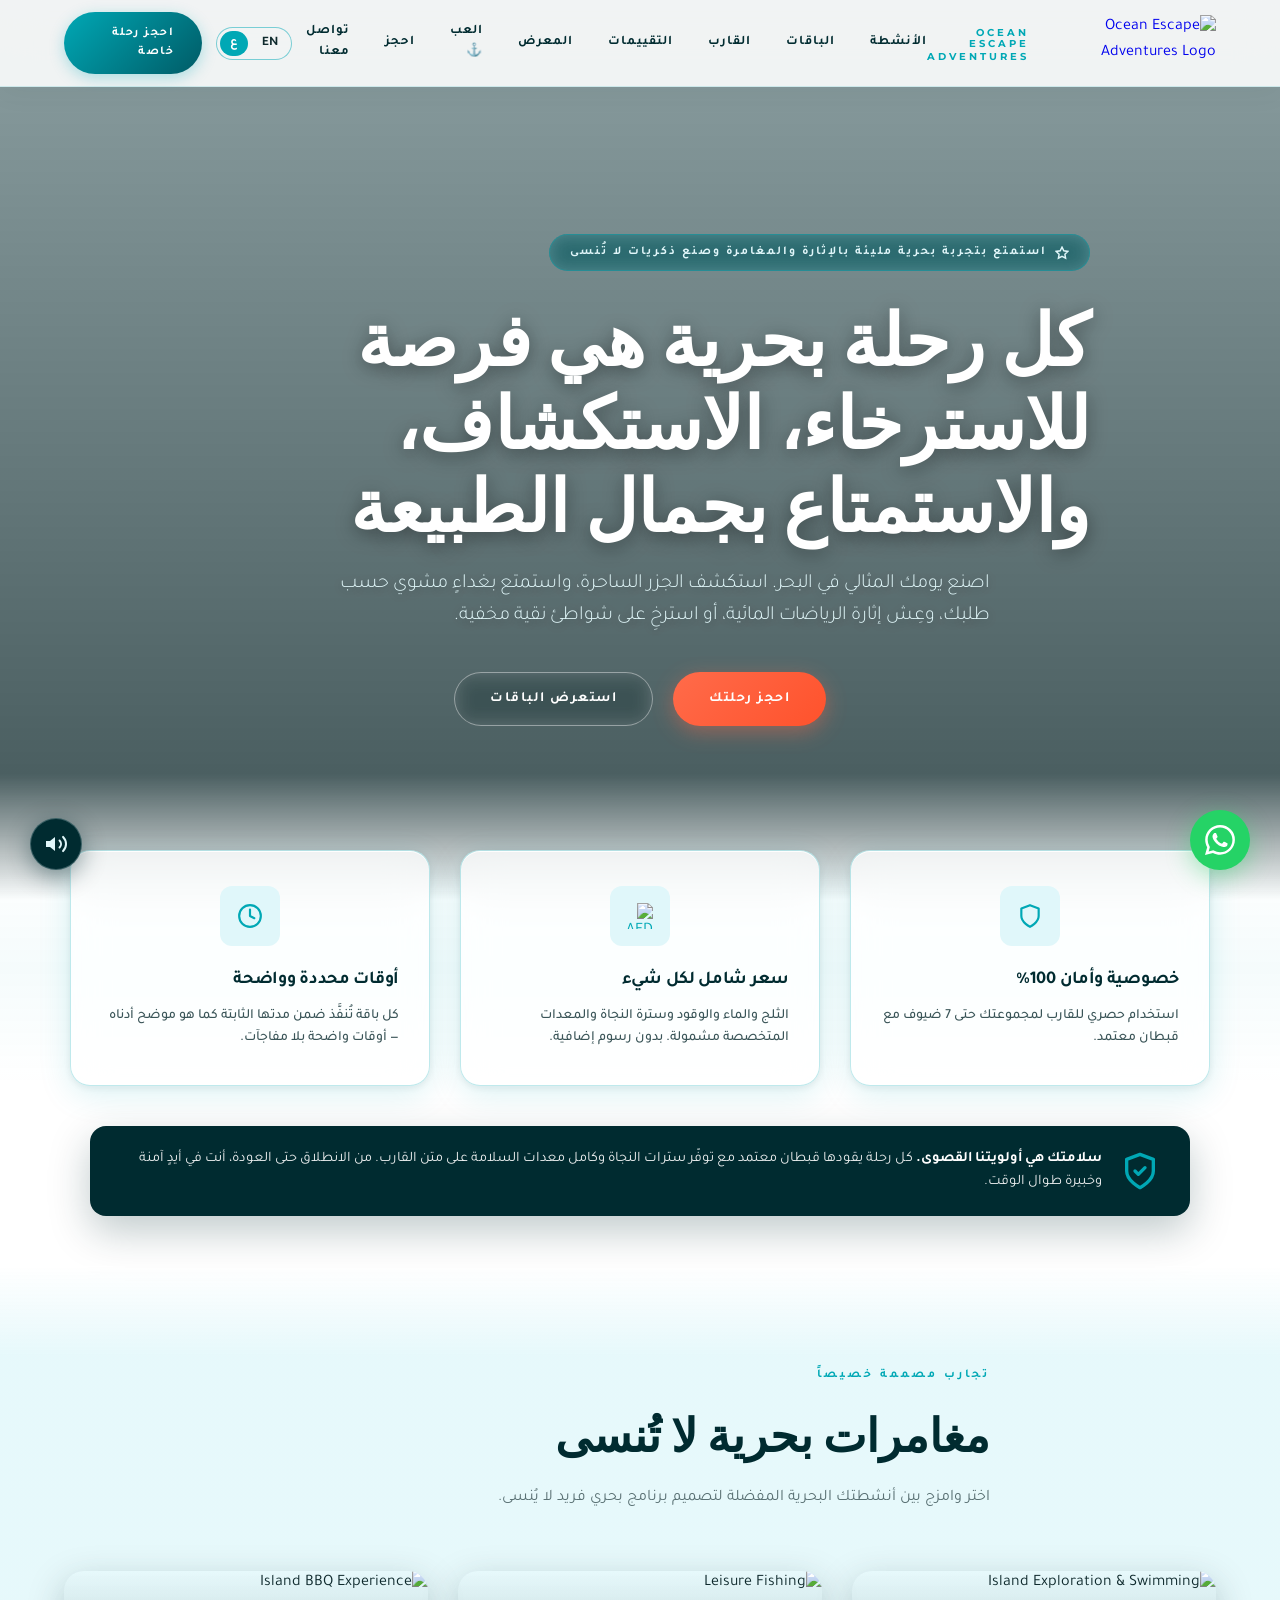
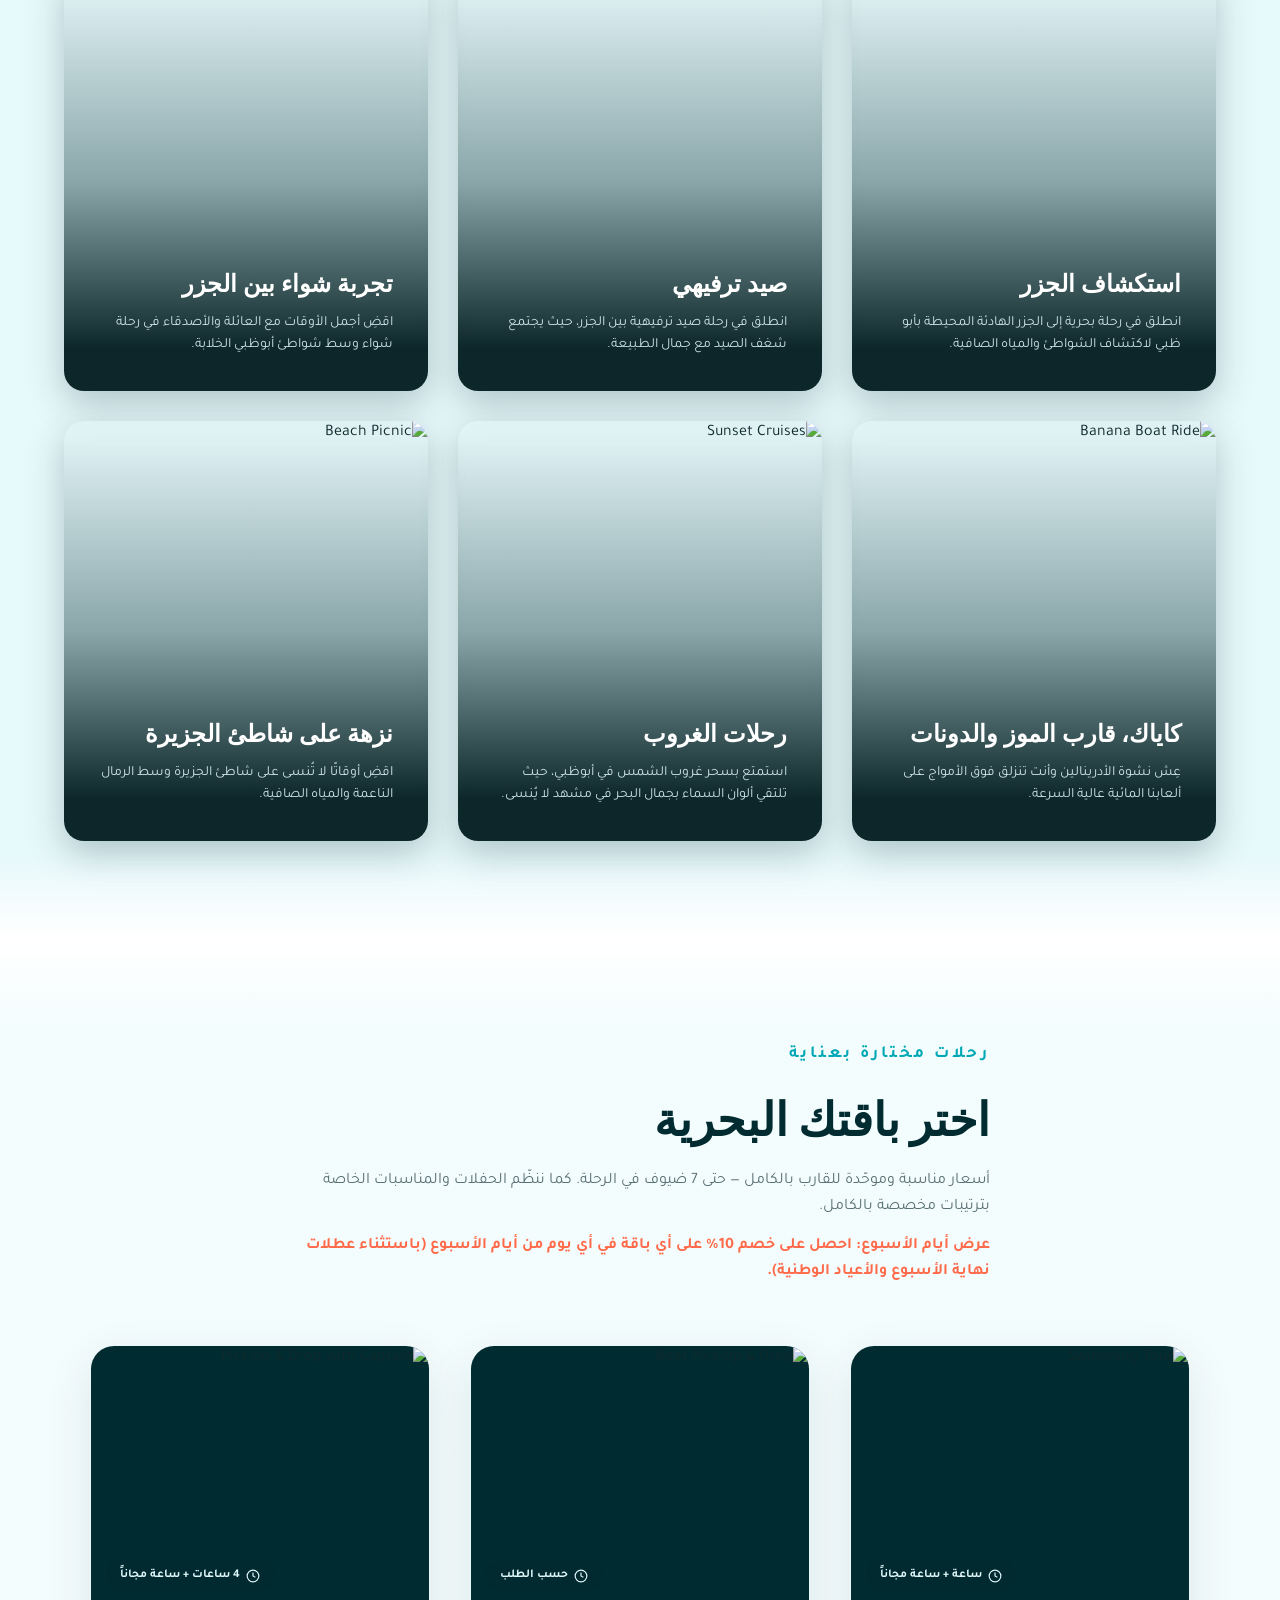
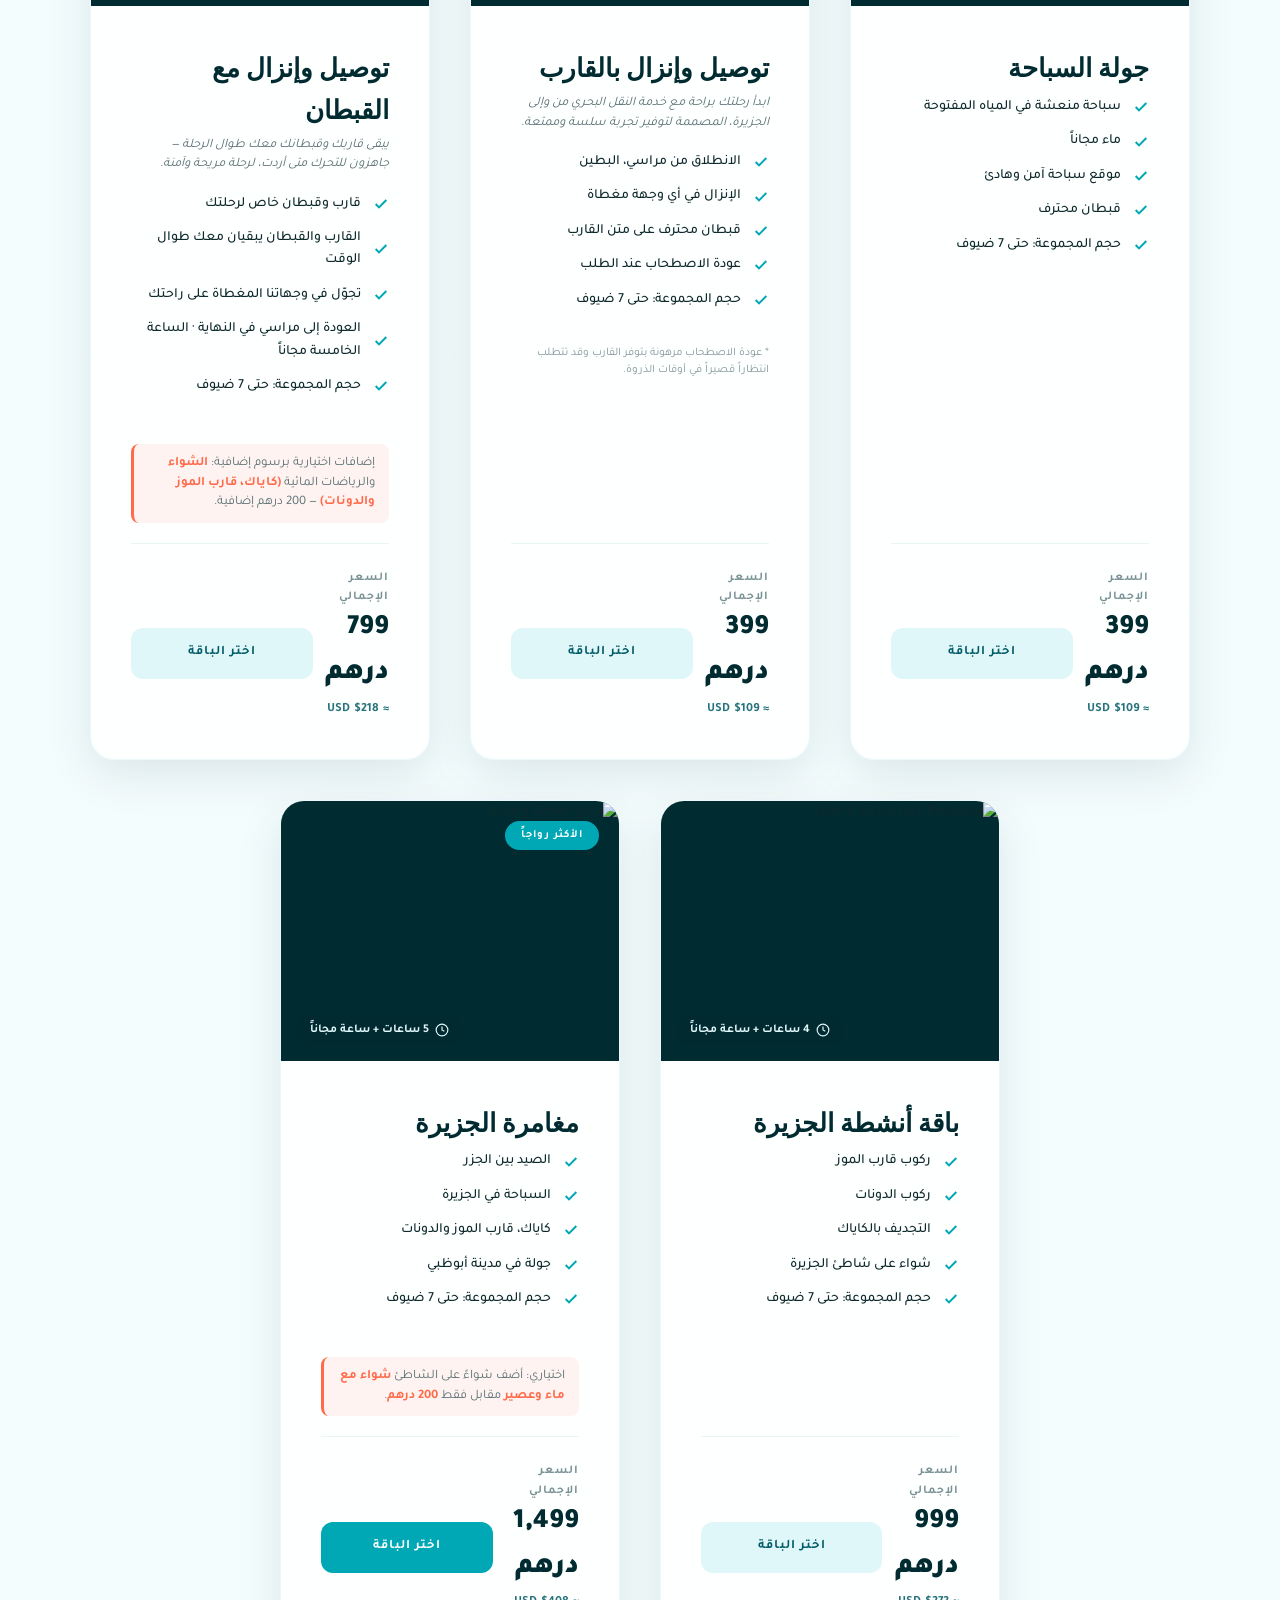
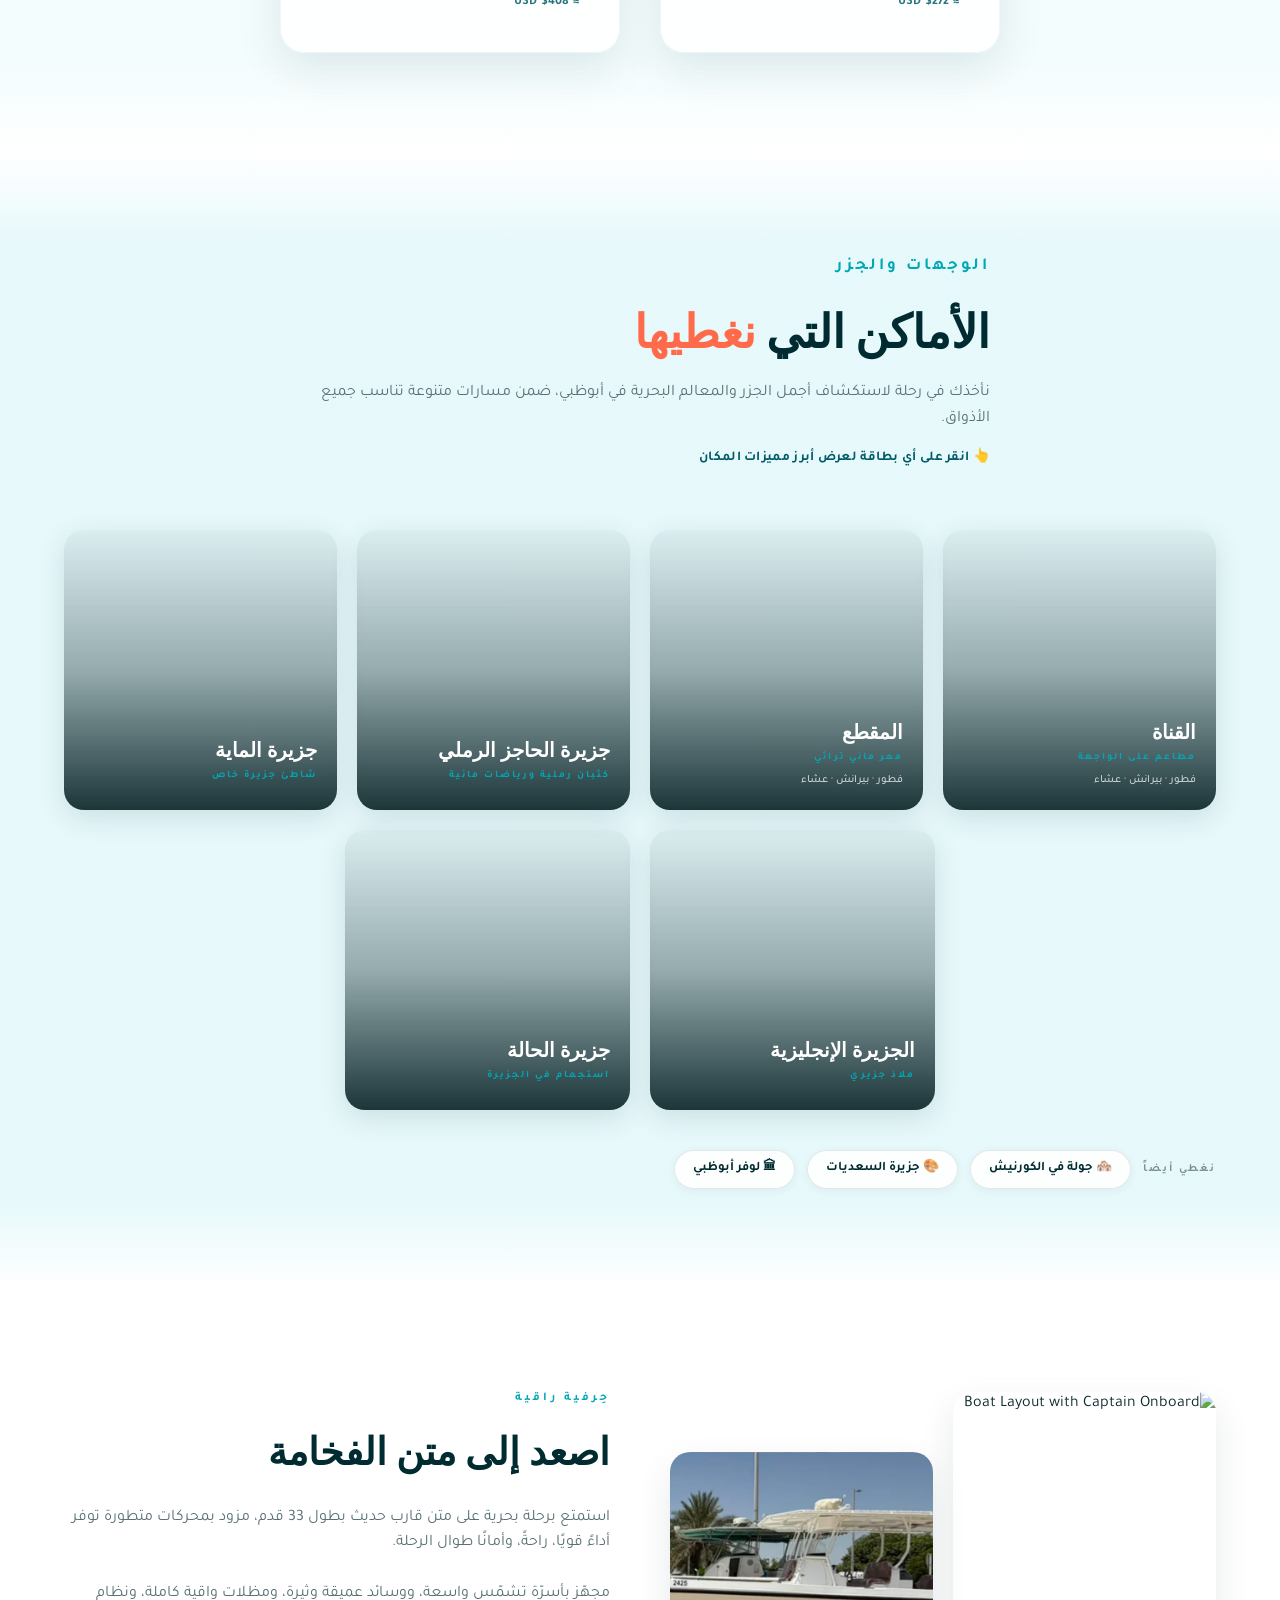
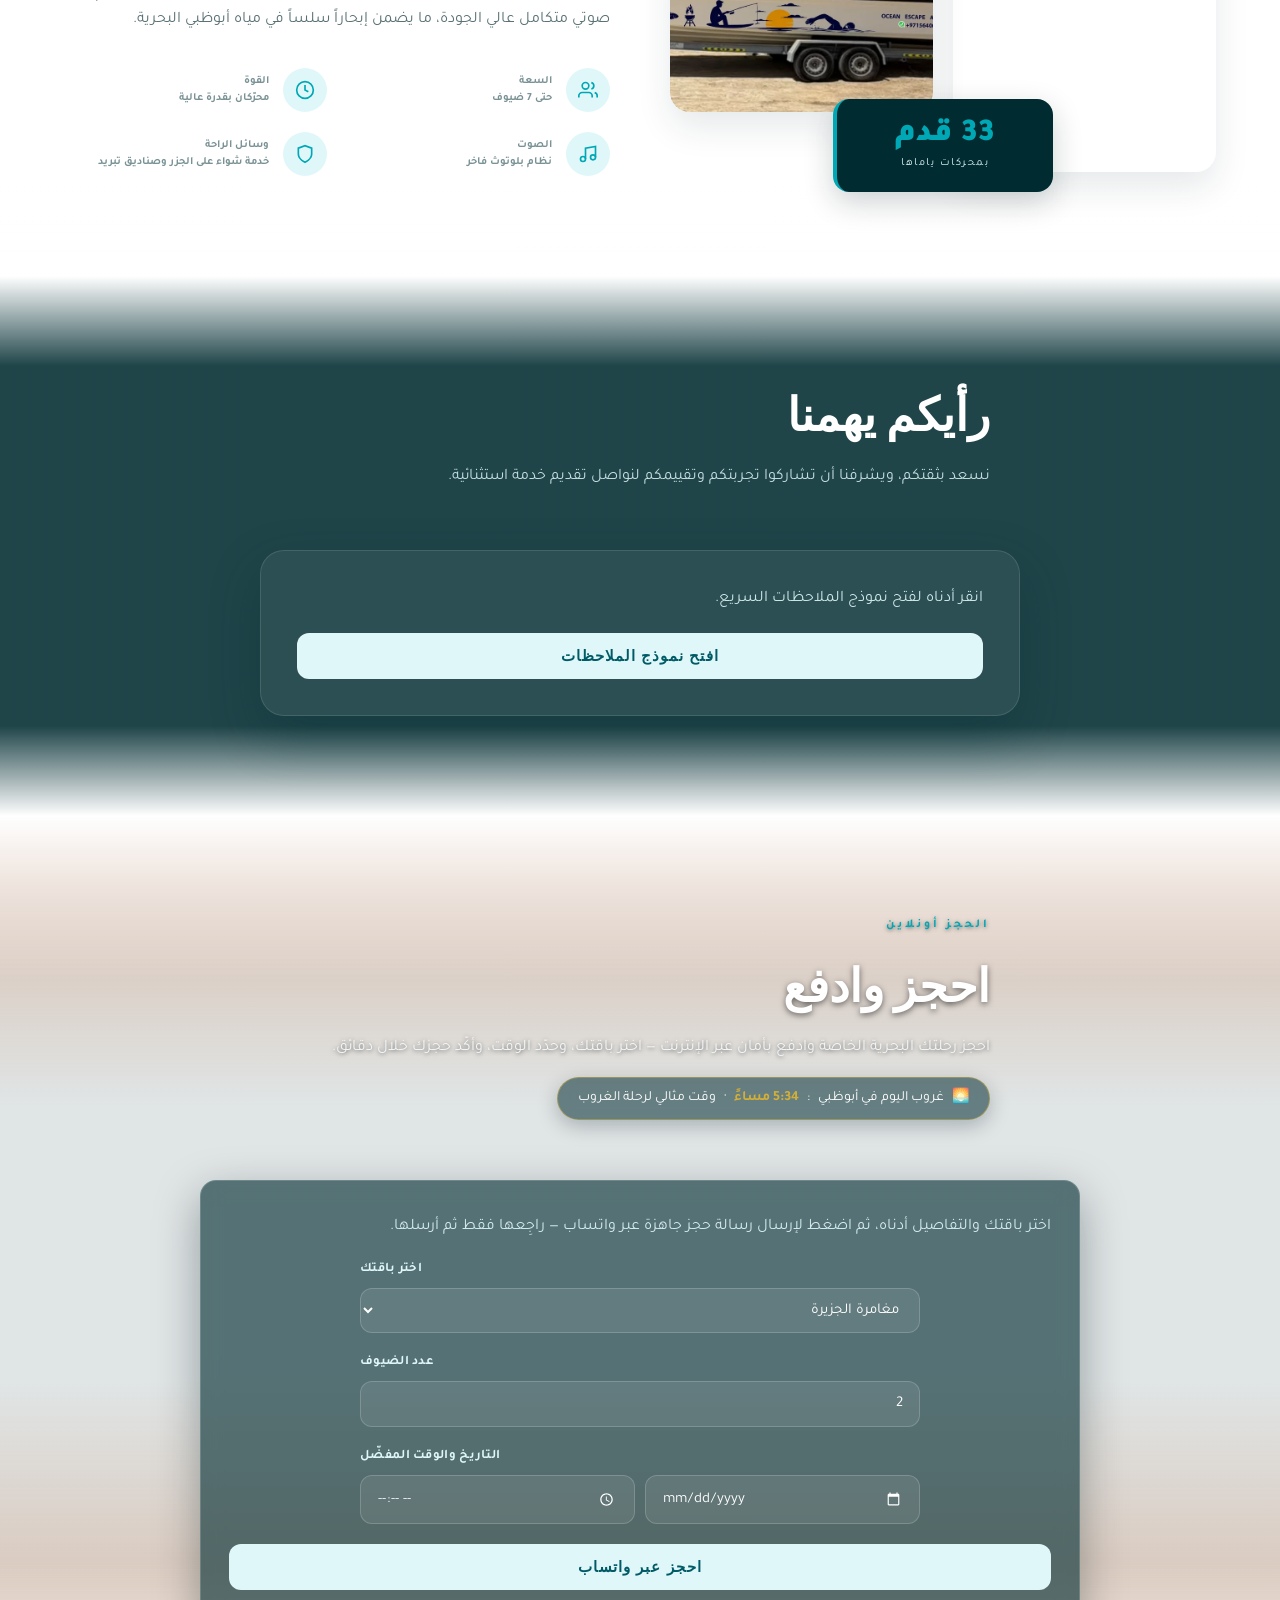
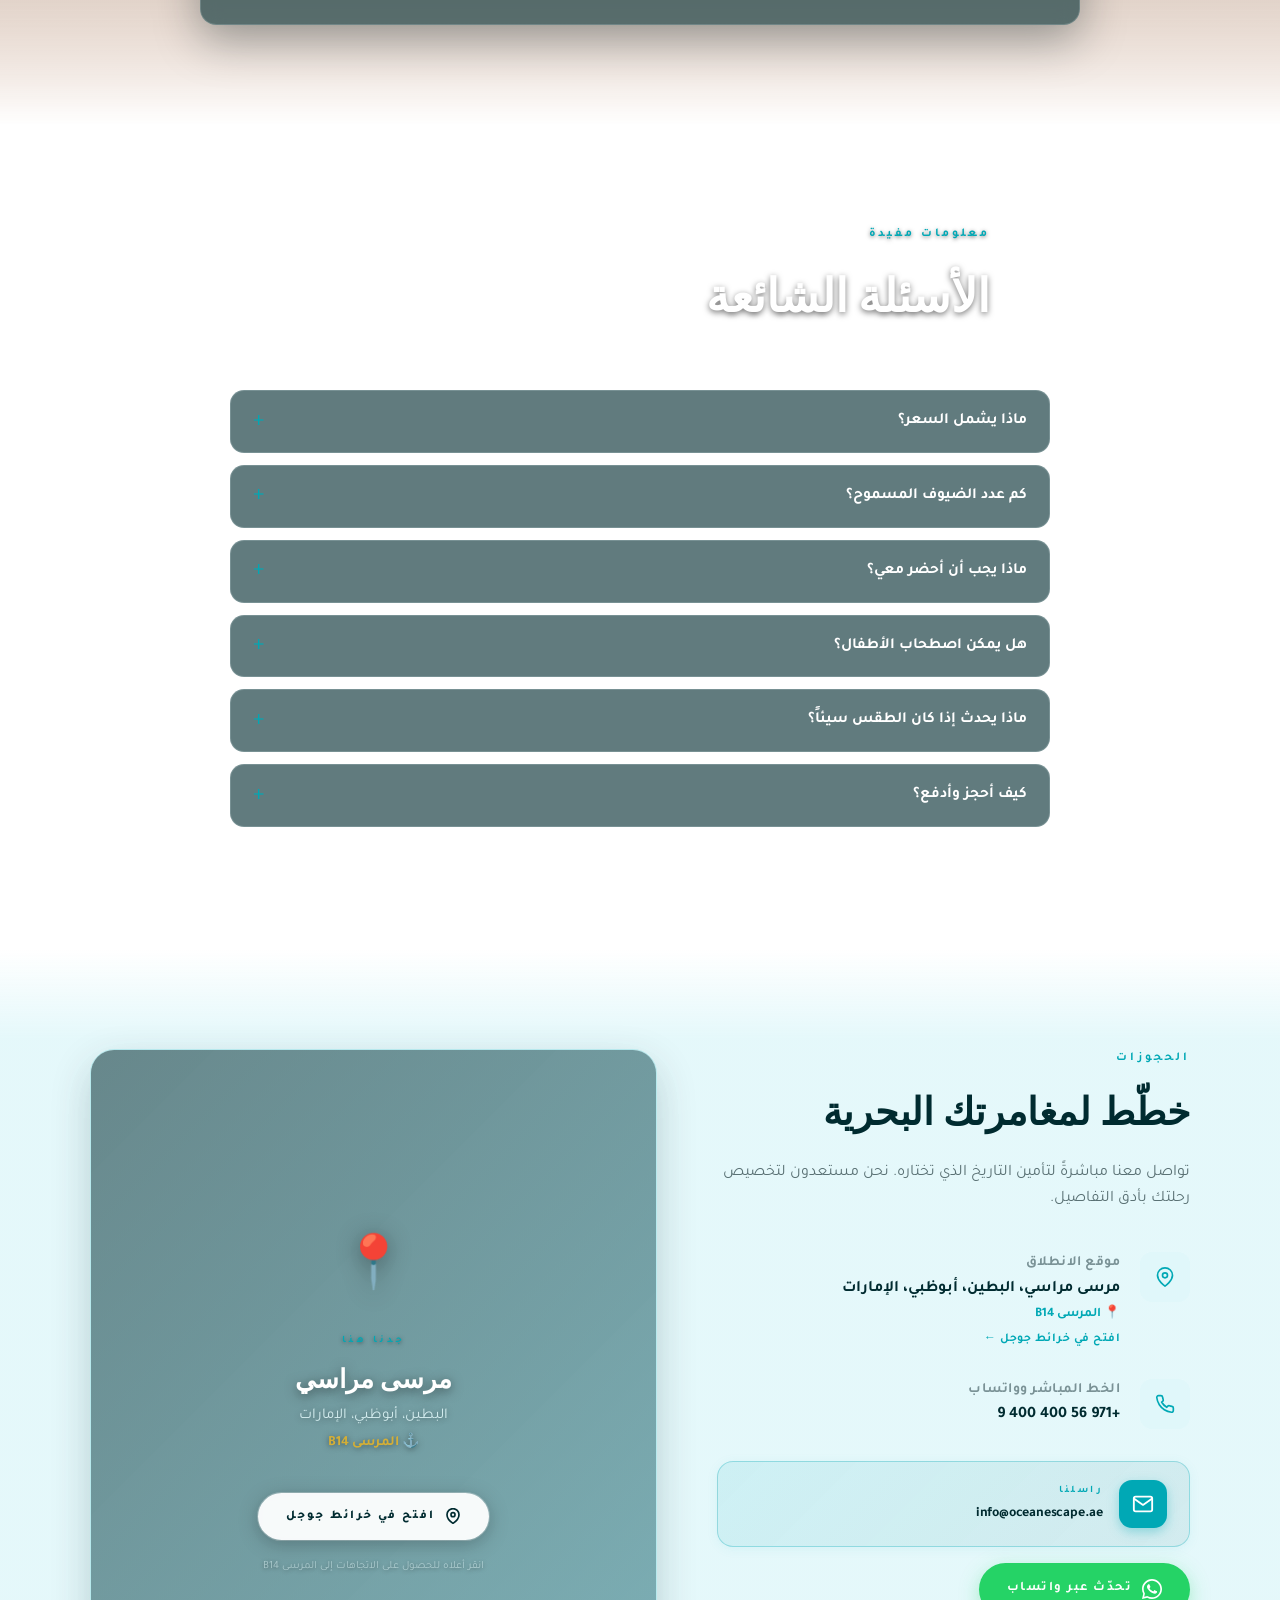
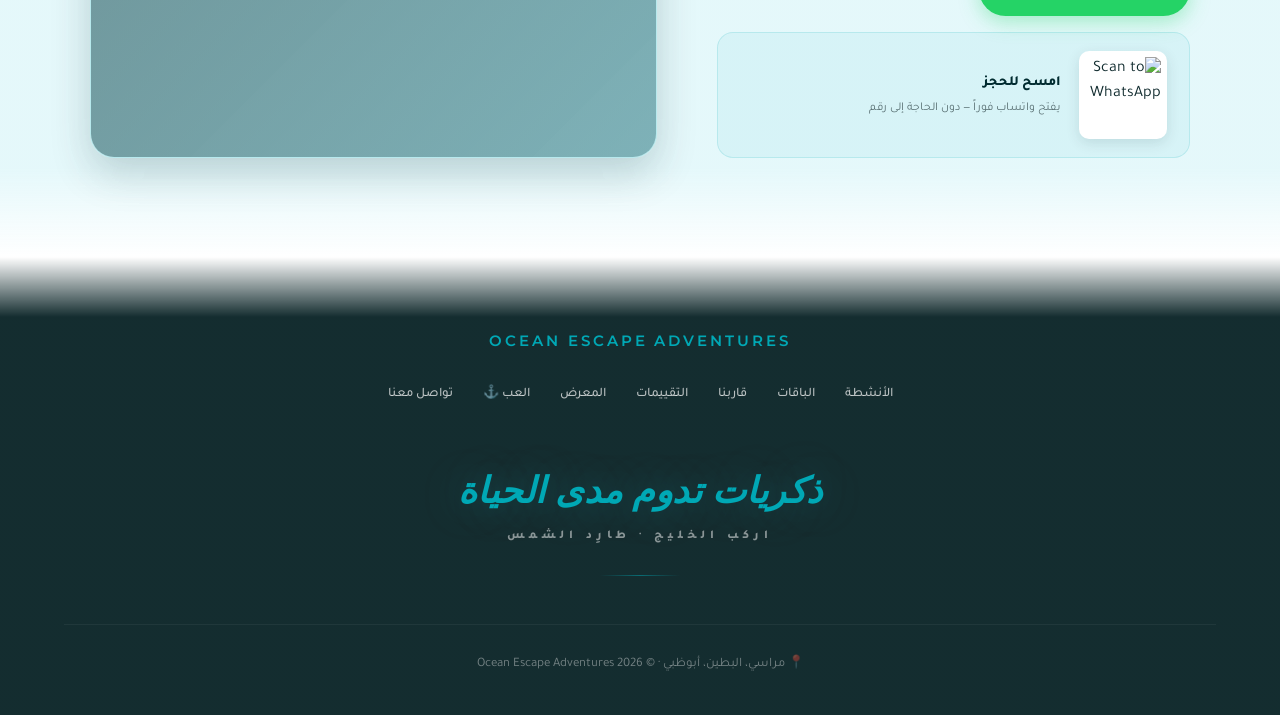
==== index.html @ 63c6c5af "Add files via upload" ====
<!DOCTYPE html>

<html dir="rtl" lang="ar">
<head>
<meta charset="utf-8"/>
<meta content="width=device-width, initial-scale=1.0" name="viewport"/>
<title>Ocean Escape Adventures — Premium Abu Dhabi Boat Tours</title>
<link href="favicon.ico" rel="icon" sizes="48x48"/>
<link href="assets/favicon-32.png" rel="icon" sizes="32x32" type="image/png"/>
<link href="assets/favicon-16.png" rel="icon" sizes="16x16" type="image/png"/>
<link href="assets/favicon-192.png" rel="icon" sizes="192x192" type="image/png"/>
<link href="assets/apple-touch-icon.png" rel="apple-touch-icon"/>
<meta content="Abu Dhabi's premier private boat tours. Island adventures, fishing, BBQ, banana boat &amp; more. Departing Marasy, Al Bateen. Max 7 guests." name="description"/>
<link href="https://fonts.googleapis.com" rel="preconnect"/>
<link href="https://fonts.googleapis.com/css2?family=Playfair+Display:ital,wght@0,600;0,800;1,400&amp;family=Montserrat:wght@300;400;500;600;700;900&amp;display=swap" rel="stylesheet"/>
<style>
*, *::before, *::after { box-sizing: border-box; margin: 0; padding: 0; }

:root {
  --deep-ocean: #002B30;
  --sea-teal: #005B66;
  --turquoise: #00A8B5;
  --crystal-cyan: #E0F7FA;
  --coral-accent: #FF6B4A;
  --gold-premium: #D4AF37;
  --pure-white: #FFFFFF;
  --text-dark: #0F2A2D;
  --glass-bg: rgba(255, 255, 255, 0.88);
  --glass-dark: rgba(0, 43, 48, 0.8);
}

html { scroll-behavior: smooth; }
body {
  font-family: "Montserrat", sans-serif;
  color: var(--text-dark);
  overflow-x: hidden;
  line-height: 1.6;
  background-image: url('assets/bg-ocean.webp');
  background-attachment: fixed;
  background-size: cover;
  background-position: center top;
  background-repeat: no-repeat;
}

/* ═══════════════ NAVIGATION ═══════════════ */
nav {
  position: fixed; top: 0; left: 0; right: 0; z-index: 1000;
  display: flex; align-items: center; justify-content: space-between;
  padding: 12px 5%;
  background: var(--glass-bg);
  backdrop-filter: blur(20px);
  -webkit-backdrop-filter: blur(20px);
  border-bottom: 1px solid rgba(0, 168, 181, 0.15);
  box-shadow: 0 4px 30px rgba(0, 43, 48, 0.05);
  transition: all 0.3s ease;
}
.nav-logo { display: flex; align-items: center; gap: 14px; text-decoration: none; }
.nav-logo img { height: 56px; width: auto; object-fit: contain; transition: transform 0.3s ease; }
.nav-logo:hover img { transform: scale(1.04); }
.nav-brand { font-family: "Playfair Display", serif; font-size: 20px; font-weight: 800; color: var(--deep-ocean); line-height: 1.1; }
.nav-brand span { display: block; font-family: "Montserrat", sans-serif; font-size: 10px; font-weight: 700; letter-spacing: 3px; text-transform: uppercase; color: var(--turquoise); margin-top: 2px; }
.nav-links { display: flex; gap: 35px; align-items: center; }
.nav-links a { color: var(--deep-ocean); text-decoration: none; font-size: 13px; font-weight: 600; letter-spacing: 1px; text-transform: uppercase; transition: color 0.2s; position: relative; }
.nav-links a::after { content: ''; position: absolute; width: 0; height: 2px; bottom: -4px; left: 0; background-color: var(--turquoise); transition: width 0.3s; }
.nav-links a:hover { color: var(--turquoise); }
.nav-links a:hover::after { width: 100%; }
.nav-cta {
  background: linear-gradient(135deg, var(--turquoise), var(--sea-teal)); color: var(--pure-white);
  font-size: 12px; font-weight: 700; letter-spacing: 1.5px; text-transform: uppercase;
  padding: 12px 28px; border-radius: 50px; text-decoration: none; border: none;
  box-shadow: 0 4px 15px rgba(0, 168, 181, 0.3); transition: all 0.3s ease;
}
.nav-cta:hover { transform: translateY(-2px); box-shadow: 0 6px 20px rgba(0, 168, 181, 0.4); opacity: 0.95; }

/* ═══════════════ HERO SECTION ═══════════════ */
.hero {
  min-height: 100vh; position: relative; display: flex; align-items: center; justify-content: center;
  background: linear-gradient(rgba(0, 43, 48, 0.45), rgba(0, 27, 30, 0.75)), url('assets/bg-hero.webp') no-repeat center center/cover;
  padding: 120px 5% 60px 5%; text-align: center; color: var(--pure-white);
}
.hero-content { max-width: 900px; z-index: 10; }
.hero-badge {
  display: inline-flex; align-items: center; gap: 8px; background: rgba(0, 168, 181, 0.25);
  border: 1px solid rgba(0, 168, 181, 0.4); padding: 8px 20px; border-radius: 50px;
  font-size: 12px; font-weight: 600; letter-spacing: 2px; text-transform: uppercase; margin-bottom: 24px;
  backdrop-filter: blur(10px); color: var(--crystal-cyan);
}
.hero h1 { font-family: "Playfair Display", serif; font-size: clamp(40px, 6vw, 72px); font-weight: 800; line-height: 1.15; margin-bottom: 24px; text-shadow: 0 4px 20px rgba(0,0,0,0.4); }
.hero p { font-size: clamp(16px, 2.5vw, 20px); font-weight: 300; max-width: 700px; margin: 0 auto 40px auto; color: var(--crystal-cyan); text-shadow: 0 2px 10px rgba(0,0,0,0.3); }
.hero-btns { display: flex; gap: 20px; justify-content: center; flex-wrap: wrap; }
.btn-primary {
  background: linear-gradient(135deg, var(--coral-accent), #FF522C); color: var(--pure-white);
  padding: 16px 36px; border-radius: 50px; text-decoration: none; font-size: 14px; font-weight: 700;
  letter-spacing: 1.5px; text-transform: uppercase; box-shadow: 0 6px 20px rgba(255, 107, 74, 0.4); transition: all 0.3s;
}
.btn-primary:hover { transform: translateY(-3px); box-shadow: 0 8px 25px rgba(255, 107, 74, 0.5); }
.btn-secondary {
  background: rgba(255, 255, 255, 0.15); color: var(--pure-white);
  padding: 15px 35px; border-radius: 50px; text-decoration: none; font-size: 14px; font-weight: 700;
  letter-spacing: 1.5px; text-transform: uppercase; border: 1px solid rgba(255,255,255,0.4);
  backdrop-filter: blur(10px); transition: all 0.3s;
}
.btn-secondary:hover { background: var(--pure-white); color: var(--deep-ocean); transform: translateY(-3px); }

/* ═══════════════ VALUE PROPS ═══════════════ */
.props-container {
  display: flex; flex-wrap: wrap; justify-content: center;
  gap: 30px; padding: 0 5%; margin-top: -50px; position: relative; z-index: 20;
}
.prop-card {
  flex: 1 1 240px; max-width: 360px;
  background: rgba(255,255,255,0.75); backdrop-filter:blur(20px) saturate(180%); -webkit-backdrop-filter:blur(20px) saturate(180%); padding: 35px 30px; border-radius: 20px;
  box-shadow: 0 8px 32px rgba(0,168,181,0.15), 0 2px 8px rgba(0,43,48,0.08), inset 0 1px 0 rgba(255,255,255,0.9); border: 1px solid rgba(0,168,181,0.25);
  text-align: center; transition: all 0.3s ease;
}
.prop-card:hover { transform: translateY(-8px); box-shadow: 0 15px 50px rgba(0, 168, 181, 0.15); }
.prop-icon {
  width: 60px; height: 60px; background: var(--crystal-cyan); color: var(--turquoise);
  border-radius: 12px; display: flex; align-items: center; justify-content: center; margin: 0 auto 20px auto;
}
.prop-card h3 { font-size: 18px; color: var(--deep-ocean); margin-bottom: 10px; font-weight: 700; }
.prop-card p { font-size: 14px; color: #5A7174; font-weight: 400; }

/* ═══════════════ SECTION STRUCT ═══════════════ */
section { padding: 100px 5%; }
.section-header { text-align: center; max-width: 700px; margin: 0 auto 60px auto; }
.section-tag { font-size: 12px; font-weight: 700; letter-spacing: 3px; color: var(--turquoise); text-transform: uppercase; margin-bottom: 12px; display: block; }
.section-title { font-family: "Playfair Display", serif; font-size: clamp(32px, 4vw, 46px); color: var(--deep-ocean); font-weight: 800; }
.section-subtitle { font-size: 16px; color: #5A7174; margin-top: 15px; font-weight: 400; }

/* ═══════════════ ACTIVITIES GRID ═══════════════ */
.activities-grid { display: flex; flex-wrap: wrap; justify-content: center; gap: 30px; }
.activity-card {
  flex: 1 1 320px; max-width: 400px;
  position: relative; border-radius: 20px; overflow: hidden; height: 420px;
  box-shadow: 0 10px 30px rgba(0,0,0,0.15); display: flex; align-items: flex-end;
  transition: all 0.4s cubic-bezier(0.16, 1, 0.3, 1);
}
.activity-card:hover { transform: scale(1.02) translateY(-4px); box-shadow: 0 20px 40px rgba(0,43,48,0.3); }
.activity-img { position: absolute; top:0; left:0; width:100%; height:100%; object-fit:cover; z-index:1; transition: transform 0.6s ease; }
.activity-card:hover .activity-img { transform: scale(1.08); }
.activity-overlay {
  position: absolute; top:0; left:0; width:100%; height:100%;
  background: linear-gradient(to top, rgba(0,27,30,0.95) 10%, rgba(0,43,48,0.4) 50%, transparent 100%);
  z-index: 2;
}
.activity-content { position: relative; z-index: 3; padding: 35px; color: var(--pure-white); }
.activity-content h3 { font-family: "Playfair Display", serif; font-size: 24px; font-weight: 700; margin-bottom: 10px; color: var(--pure-white); }
.activity-content p { font-size: 14px; opacity: 0.9; color: var(--crystal-cyan); }

/* ═══════════════ PACKAGES ═══════════════ */
#packages { background: rgba(240,252,253,0.78); backdrop-filter:blur(10px); -webkit-backdrop-filter:blur(10px); }
.packages-grid { display: flex; flex-wrap: wrap; justify-content: center; gap: 40px; max-width: 1200px; margin: 0 auto; }
.pkg-distinction { font-size:13px; font-style:italic; color:#5A7174; margin:-2px 0 18px 0; line-height:1.5; }
.pkg-footnote { font-size:11.5px; color:#84999C; margin:-12px 0 20px 0; line-height:1.45; }
.pkg-addon { font-size: 13px; color: #5A7174; background: rgba(255,107,74,0.08); border-left: 3px solid var(--coral-accent); padding: 10px 14px; border-radius: 8px; margin-bottom: 20px; line-height: 1.5; }
.pkg-addon strong { color: var(--coral-accent); }
.safety-bar { background: var(--deep-ocean); color: #fff; max-width: 1100px; margin: 40px auto 50px auto; border-radius: 16px; padding: 22px 30px; display:flex; align-items:center; gap:18px; box-shadow: 0 15px 40px rgba(0,43,48,0.25); }
.safety-bar svg { color: var(--turquoise); flex-shrink:0; }
.safety-bar p { margin:0; font-size:14.5px; line-height:1.6; color: rgba(255,255,255,0.92); }
.safety-bar strong { color:#fff; }
@media(max-width:600px){ .safety-bar{ flex-direction:column; text-align:center; padding:24px 20px; margin-bottom:35px;} }
.package-card {
  flex: 0 1 340px; max-width: 360px;
  background: rgba(255,255,255,0.92); border-radius: 24px; overflow: hidden;
  box-shadow: 0 15px 45px rgba(0,43,48,0.10); border: 1px solid rgba(0, 168, 181, 0.08);
  display: flex; flex-direction: column; transition: all 0.3s; position: relative;
}
.package-card:hover { transform: translateY(-10px); box-shadow: 0 25px 60px rgba(0, 168, 181, 0.18); }
.package-card.featured { }
.featured-badge {
  position: absolute; top: 20px; right: 20px; background: var(--turquoise); color: var(--pure-white);
  padding: 6px 16px; font-size: 11px; font-weight: 700; border-radius: 30px; letter-spacing: 1px; text-transform: uppercase; z-index: 10;
}
.package-image-wrap { position: relative; height: 260px; overflow: hidden; background-color: var(--deep-ocean); }
.package-img { width: 100%; height: 100%; object-fit: cover; }
.package-meta {
  position: absolute; bottom: 15px; left: 15px; background: rgba(0, 43, 48, 0.75);
  backdrop-filter: blur(8px); padding: 6px 14px; border-radius: 30px;
  color: var(--crystal-cyan); font-size: 12px; font-weight: 600; display: flex; align-items: center; gap: 6px; z-index: 5;
}
.package-body { padding: 40px; flex-grow: 1; display: flex; flex-direction: column; }
.package-body h3 { font-family: "Playfair Display", serif; font-size: 26px; color: var(--deep-ocean); margin-bottom: 8px; font-weight: 700; }
.package-desc { font-size: 14px; color: #5A7174; margin-bottom: 25px; }
.package-features { list-style: none; margin-bottom: 35px; }
.package-features li { display: flex; align-items: center; gap: 12px; font-size: 14px; color: var(--text-dark); margin-bottom: 12px; font-weight: 500; }
.package-features svg { color: var(--turquoise); flex-shrink: 0; }
.package-price-wrap { margin-top: auto; border-top: 1px solid #EBF5F6; padding-top: 25px; display: flex; align-items: center; justify-content: space-between; }
.price-lbl { font-size: 12px; text-transform: uppercase; color: #7A9296; letter-spacing: 1px; font-weight: 600; }
.price-val { font-size: 28px; font-weight: 900; color: var(--deep-ocean); }
.package-btn {
  display: block; width: 100%; text-align: center; background: var(--crystal-cyan);
  color: var(--sea-teal); padding: 15px; border-radius: 12px; text-decoration: none;
  font-size: 13px; font-weight: 700; letter-spacing: 1px; text-transform: uppercase; margin-top: 20px; transition: all 0.2s;
}
.package-card:hover .package-btn { background: var(--turquoise); color: var(--pure-white); }
.package-card.featured .package-btn { background: var(--turquoise); color: var(--pure-white); }
.package-card.featured .package-btn:hover { background: var(--sea-teal); }

/* ═══════════════ ABOUT / BOAT INFO ═══════════════ */
.about-container { display: grid; grid-template-columns: repeat(auto-fit, minmax(450px, 1fr)); gap: 60px; align-items: center; max-width: 1200px; margin: 0 auto; }
.about-images { display: grid; grid-template-columns: repeat(2, 1fr); gap: 20px; position: relative; }
.about-img-big { width: 100%; height: 380px; object-fit: cover; border-radius: 20px; box-shadow: 0 15px 35px rgba(0,43,48,0.1); }
.about-img-small { width: 100%; height: 260px; object-fit: cover; border-radius: 20px; margin-top: 60px; box-shadow: 0 15px 35px rgba(0,43,48,0.1); }
.about-badge {
  position: absolute; bottom: -20px; left: 50%; transform: translateX(-50%);
  background: var(--deep-ocean); color: var(--pure-white); padding: 20px 35px; border-radius: 16px;
  box-shadow: 0 10px 30px rgba(0,27,30,0.2); text-align: center; min-width: 220px; border-left: 4px solid var(--turquoise);
}
.about-badge .num { font-size: 32px; font-weight: 900; color: var(--turquoise); display: block; line-height: 1; }
.about-badge .lbl { font-size: 11px; text-transform: uppercase; letter-spacing: 1.5px; color: var(--crystal-cyan); margin-top: 4px; display: block; }
.about-text h2 { font-family: "Playfair Display", serif; font-size: 38px; color: var(--deep-ocean); margin-bottom: 25px; font-weight: 800; }
.about-text p { color: #5A7174; margin-bottom: 25px; font-size: 16px; }
.boat-specs { display: grid; grid-template-columns: repeat(2, 1fr); gap: 20px; margin-top: 35px; }
.spec-item { display: flex; align-items: center; gap: 14px; }
.spec-icon { width: 44px; height: 44px; background: var(--crystal-cyan); color: var(--turquoise); border-radius: 50%; display: flex; align-items: center; justify-content: center; flex-shrink: 0; }
.spec-details span { display: block; font-size: 11px; text-transform: uppercase; color: #7A9296; font-weight: 600; }
.spec-details strong { font-size: 15px; color: var(--deep-ocean); font-weight: 700; }

/* ═══════════════ TESTIMONIALS ═══════════════ */
.testimonials-section { background: var(--deep-ocean); color: var(--pure-white); position: relative; overflow: hidden; }
.testimonials-section .section-title { color: var(--pure-white); }
.testimonials-section .section-subtitle { color: var(--crystal-cyan); opacity: 0.8; }
.testimonials-grid { display: flex; flex-wrap: wrap; justify-content: center; gap: 30px; max-width: 1200px; margin: 0 auto; position: relative; z-index: 10; }
.feedback-section { background: var(--deep-ocean); color: var(--pure-white); position: relative; overflow: hidden; padding-top: 0; }
.feedback-section .section-title { color: var(--pure-white); }
.feedback-section .section-subtitle { color: var(--crystal-cyan); opacity: 0.85; }
.feedback-card { max-width: 760px; margin: 0 auto; background: rgba(255,255,255,0.06); border: 1px solid rgba(255,255,255,0.12); border-radius: 24px; padding: 36px; backdrop-filter: blur(10px); position: relative; z-index: 10; box-shadow: 0 20px 50px rgba(0,43,48,0.3); overflow: hidden; }
.feedback-fallback { text-align: center; padding: 40px 20px; }
.feedback-fallback a { color: var(--turquoise); font-weight: 700; text-decoration: none; }
.fb-field { margin-bottom: 20px; text-align: left; }
.fb-field label { display: block; font-size: 13px; font-weight: 600; color: var(--crystal-cyan); margin-bottom: 7px; letter-spacing: 0.3px; }
.fb-field input, .fb-field textarea, .fb-field select { width: 100%; box-sizing: border-box; background: rgba(255,255,255,0.08); border: 1px solid rgba(255,255,255,0.18); border-radius: 12px; padding: 13px 16px; color: #fff; font-size: 15px; font-family: inherit; transition: border-color 0.2s, background 0.2s; }
.fb-field input::placeholder, .fb-field textarea::placeholder { color: rgba(255,255,255,0.4); }
.fb-field input:focus, .fb-field textarea:focus, .fb-field select:focus { outline: none; border-color: var(--turquoise); background: rgba(255,255,255,0.12); }
.fb-field select option { color: var(--text-dark); background: #fff; }
.fb-field textarea { resize: vertical; min-height: 110px; }
.fb-stars { display: flex; gap: 8px; flex-direction: row-reverse; justify-content: flex-end; }
.fb-stars input { display: none; }
.fb-stars label { font-size: 34px; color: rgba(255,255,255,0.25); cursor: pointer; transition: color 0.15s; margin: 0; }
.fb-stars label:hover, .fb-stars label:hover ~ label, .fb-stars input:checked ~ label { color: var(--gold-accent, #D4AF37); }
.fb-submit { width: 100%; border: 0; cursor: pointer; padding: 15px; font-size: 16px; font-weight: 700; border-radius: 12px; background: var(--turquoise); color: var(--deep-ocean); letter-spacing: 0.5px; transition: background 0.2s, transform 0.1s; }
.fb-submit:hover { background: var(--crystal-cyan); }
.fb-submit:active { transform: scale(0.98); }
.fb-submit:disabled { opacity: 0.6; cursor: default; }
.fb-thankyou { text-align: center; padding: 30px 20px; }
.fb-thankyou h3 { color: #fff; font-size: 24px; margin: 0 0 10px; }
.fb-thankyou p { color: var(--crystal-cyan); margin: 0; }
.fb-required { color: var(--coral-accent); }
/* Wave transition overlay */
.wave-overlay { position: absolute; inset: 0; z-index: 30; pointer-events: none; opacity: 0; }
.wave-overlay.active { opacity: 1; }
.wave-water { position: absolute; left: 0; right: 0; bottom: 0; height: 0; background: linear-gradient(180deg, var(--turquoise) 0%, var(--sea-teal, #00A8B5) 60%, var(--deep-ocean) 100%); }
.wave-overlay.active .wave-water { animation: waveWash 1.6s cubic-bezier(0.45,0,0.25,1) forwards; }
.wave-svg { position: absolute; left: 0; width: 100%; height: 40px; transform: translateY(-99%); }
@keyframes waveWash {
  0% { height: 0; }
  45% { height: 115%; }
  55% { height: 115%; }
  100% { height: 0; }
}
@media (max-width:600px){ .feedback-card { padding: 22px 18px; } }
.testimonial-card { flex: 1 1 300px; max-width: 380px; background: rgba(255, 255, 255, 0.06); padding: 40px; border-radius: 20px; border: 1px solid rgba(255,255,255,0.1); backdrop-filter: blur(10px); }
.stars { color: var(--gold-premium); margin-bottom: 20px; display: flex; gap: 4px; }
.testimonial-card p { font-size: 15px; color: var(--crystal-cyan); opacity: 0.9; margin-bottom: 25px; line-height: 1.7; font-style: italic; }
.client-info { display: flex; align-items: center; gap: 15px; }
.client-meta h4 { font-size: 16px; font-weight: 700; color: var(--pure-white); }
.client-meta span { font-size: 12px; color: var(--turquoise); font-weight: 500; }

/* ═══════════════ CONTACT / FOOTER ═══════════════ */
.contact-section { max-width: 1100px; margin: 0 auto; display: grid; grid-template-columns: 1fr 1.2fr; gap: 60px; }
.contact-info h2 { font-family: "Playfair Display", serif; font-size: 38px; color: var(--deep-ocean); margin-bottom: 20px; font-weight: 800; }
.contact-info > p { color: #5A7174; margin-bottom: 40px; }
.contact-method { display: flex; gap: 20px; margin-bottom: 30px; }
.contact-icon { width: 50px; height: 50px; background: var(--crystal-cyan); color: var(--turquoise); border-radius: 12px; display: flex; align-items: center; justify-content: center; flex-shrink: 0; }
.contact-method h4 { font-size: 14px; text-transform: uppercase; color: #7A9296; letter-spacing: 0.5px; }
.contact-method p, .contact-method a { font-size: 16px; color: var(--deep-ocean); text-decoration: none; font-weight: 600; margin-top: 2px; display: block; }
.contact-method a:hover { color: var(--turquoise); }
.social-links { display: none; }


.map-card { border-radius: 24px; overflow: hidden; box-shadow: 0 15px 40px rgba(0,43,48,0.08); border: 1px solid rgba(0, 168, 181, 0.1); height: 100%; min-height: 350px; }

footer { background: #001B1E; color: rgba(255, 255, 255, 0.6); padding: 60px 5% 40px 5%; border-top: 1px solid rgba(255,255,255,0.05); }
.footer-grid { max-width: 1200px; margin: 0 auto; display: flex; flex-direction: column; align-items: center; text-align: center; gap: 30px; }
.footer-brand { font-family: "Playfair Display", serif; font-size: 24px; font-weight: 700; color: var(--pure-white); }
.footer-brand span { display: block; font-family: "Montserrat", sans-serif; font-size: 10px; font-weight: 600; letter-spacing: 3px; text-transform: uppercase; color: var(--turquoise); margin-top: 4px; }
.footer-links { display: flex; gap: 30px; }
.footer-links a { color: rgba(255, 255, 255, 0.7); text-decoration: none; font-size: 13px; font-weight: 500; transition: color 0.2s; }
.footer-links a:hover { color: var(--turquoise); }
.footer-meta { font-size: 13px; color: rgba(255, 255, 255, 0.4); border-top: 1px solid rgba(255,255,255,0.05); width: 100%; padding-top: 30px; margin-top: 10px; }

/* ═══════════════ FLOATING INTERACTIVE CTA ═══════════════ */
.wa-float {
  position: fixed; bottom: 30px; right: 30px; z-index: 999;
  background: #25D366; color: white; width: 60px; height: 60px; border-radius: 50%;
  display: flex; align-items: center; justify-content: center;
  box-shadow: 0 6px 25px rgba(37, 211, 102, 0.4); transition: all 0.3s ease;
}
.wa-float:hover { transform: scale(1.08) translateY(-3px); box-shadow: 0 8px 30px rgba(37, 211, 102, 0.6); }

/* ═══════════════ AMBIENT OCEAN SOUND TOGGLE ═══════════════ */
.sound-float {
  position: fixed; bottom: 30px; left: 30px; z-index: 999;
  background: var(--deep-ocean); color: var(--crystal-cyan); width: 52px; height: 52px; border-radius: 50%;
  border: 1px solid rgba(224,247,250,0.25); cursor: pointer; padding: 0;
  display: flex; align-items: center; justify-content: center;
  box-shadow: 0 6px 25px rgba(0,43,48,0.45); transition: all 0.3s ease;
}
.sound-float:hover { transform: scale(1.08) translateY(-3px); background: var(--sea-teal); }
.sound-float svg { width: 24px; height: 24px; pointer-events: none; }
.sound-float .icon-off { display: none; }
.sound-float.muted .icon-on { display: none; }
.sound-float.muted .icon-off { display: block; }
.sound-float.muted { opacity: 0.75; }
@media (max-width: 768px) { .sound-float { bottom: 20px; left: 20px; width: 46px; height: 46px; } }

@media (max-width: 992px) {
  nav { padding: 12px 5%; }
  .nav-links, .nav-cta { display: none; }
  .about-container, .contact-section { grid-template-columns: 1fr; gap: 40px; }
  .about-images { max-width: 500px; margin: 0 auto; }
}

.places-photo-grid { display:flex; flex-wrap:wrap; justify-content:center; gap:20px; max-width:1200px; margin:0 auto 40px; }
.place-card-photo { flex:1 1 260px; max-width:285px; position:relative; height:280px; border-radius:20px; overflow:hidden; box-shadow:0 8px 28px rgba(0,43,48,0.12); transition:transform 0.3s,box-shadow 0.3s; }
.place-card-photo:hover { transform:translateY(-6px); box-shadow:0 18px 42px rgba(0,43,48,0.2); }
.place-photo { position:absolute; inset:0; background-size:cover; background-position:center; transition:transform 0.5s; }
.place-card-photo:hover .place-photo { transform:scale(1.06); }
.place-photo-overlay { position:absolute; inset:0; background:linear-gradient(180deg,rgba(0,27,30,0.05) 0%,rgba(0,27,30,0.35) 50%,rgba(0,27,30,0.88) 100%); }
.place-photo-content { position:absolute; bottom:0; left:0; right:0; padding:20px; z-index:2; }
.place-photo-name { font-family:"Playfair Display",serif; font-size:20px; font-weight:800; color:#FFFFFF; margin-bottom:3px; }
.place-photo-sub { font-size:10px; font-weight:700; letter-spacing:2px; text-transform:uppercase; color:var(--turquoise); margin-bottom:6px; }
.place-photo-meals { font-size:11px; color:rgba(255,255,255,0.75); font-weight:500; }
.place-extra { font-size:10px; color:var(--gold-premium); font-weight:600; margin-top:3px; }
.also-covering { max-width:1200px; margin:0 auto; display:flex; flex-wrap:wrap; gap:12px; align-items:center; }
.also-lbl { font-size:11px; font-weight:700; letter-spacing:2px; text-transform:uppercase; color:#7A9296; }
.also-pill { background:rgba(255,255,255,0.9); border:1px solid rgba(0,43,48,0.1); border-radius:50px; padding:8px 18px; font-size:13px; font-weight:600; color:var(--deep-ocean); box-shadow:0 2px 8px rgba(0,43,48,0.06); }
@media (max-width:480px) { .place-card-photo { flex:1 1 100%; max-width:none; } }


/* ── OCEAN BACKGROUND: Section overlays ── */
section, #activities, #packages, #places, #about, #contact,
.props-container, .testimonials-section {
  position: relative;
}
#activities, #places {
  background: rgba(224,247,250,0.80) !important;
  backdrop-filter: blur(8px);
  -webkit-backdrop-filter: blur(8px);
}
#about {
  background: rgba(255,255,255,0.80) !important;
  backdrop-filter: blur(10px);
  -webkit-backdrop-filter: blur(10px);
}
#contact {
  background: rgba(224,247,250,0.85) !important;
  backdrop-filter: blur(10px);
  -webkit-backdrop-filter: blur(10px);
}
.testimonials-section {
  background: rgba(0,43,48,0.88) !important;
  backdrop-filter: blur(12px);
  -webkit-backdrop-filter: blur(12px);
}
footer {
  background: rgba(0,27,30,0.92) !important;
  backdrop-filter: blur(12px);
  -webkit-backdrop-filter: blur(12px);
}
.place-card-photo, .activity-card {
  box-shadow: 0 12px 36px rgba(0,43,48,0.25);
}
.also-pill {
  background: rgba(255,255,255,0.9) !important;
}


/* ── PROP CARDS SEAMLESS REFINEMENT ── */
.props-container::before {
  content: "";
  position: absolute; inset: 0;
  background: linear-gradient(180deg, transparent 0%, rgba(0,168,181,0.04) 50%, transparent 100%);
  pointer-events: none; z-index: -1;
}
.prop-card p { color: #3A5558 !important; font-weight: 500 !important; }
.prop-card h3 { letter-spacing: -0.3px; }


/* ── CONTACT REACH BLOCK ── */
.contact-reach { display: flex; flex-direction: column; gap: 16px; margin-top: 32px; }

.contact-email-btn {
  display: flex; align-items: center; gap: 16px;
  background: linear-gradient(135deg, rgba(0,168,181,0.1), rgba(0,91,102,0.08));
  border: 1.5px solid rgba(0,168,181,0.3);
  border-radius: 16px; padding: 18px 22px;
  text-decoration: none; transition: all 0.25s;
  box-shadow: 0 2px 12px rgba(0,168,181,0.08);
}
.contact-email-btn:hover {
  background: linear-gradient(135deg, rgba(0,168,181,0.18), rgba(0,91,102,0.14));
  border-color: rgba(0,168,181,0.55);
  transform: translateY(-2px);
  box-shadow: 0 6px 20px rgba(0,168,181,0.15);
}
.contact-email-icon {
  width: 48px; height: 48px; border-radius: 13px; flex-shrink: 0;
  background: var(--turquoise); color: #FFFFFF;
  display: flex; align-items: center; justify-content: center;
  box-shadow: 0 4px 12px rgba(0,168,181,0.35);
}
.contact-email-label {
  font-size: 10px; font-weight: 700; letter-spacing: 2.5px;
  text-transform: uppercase; color: var(--turquoise); margin-bottom: 4px;
}
.contact-email-value {
  font-size: 14px; font-weight: 700; color: var(--deep-ocean);
  letter-spacing: -0.2px;
}

.contact-wa-btn {
  display: inline-flex; align-items: center; gap: 10px;
  background: #25D366; color: #FFFFFF;
  font-size: 13px; font-weight: 700; letter-spacing: 1.5px; text-transform: uppercase;
  padding: 16px 28px; border-radius: 50px; text-decoration: none;
  box-shadow: 0 6px 20px rgba(37,211,102,0.35);
  transition: transform 0.2s, box-shadow 0.2s;
  align-self: flex-start;
}
.contact-wa-btn:hover { transform: translateY(-2px); box-shadow: 0 10px 28px rgba(37,211,102,0.45); }

.contact-qr-wrap {
  display: flex; align-items: center; gap: 18px;
  background: rgba(0,168,181,0.06);
  border: 1px solid rgba(0,168,181,0.15);
  border-radius: 16px; padding: 18px 22px;
}
.contact-qr-wrap img {
  width: 88px; height: 88px; flex-shrink: 0;
  background: #FFFFFF; border-radius: 10px; padding: 6px;
  box-shadow: 0 4px 14px rgba(0,43,48,0.12);
}
.contact-qr-title {
  font-size: 14px; font-weight: 800; color: var(--deep-ocean); margin-bottom: 5px;
}
.contact-qr-sub {
  font-size: 12px; color: #5A7174; line-height: 1.5;
}


/* ── FOOTER TAGLINES ── */
.footer-tagline-block {
  text-align: center;
  padding: 24px 0 8px;
}
.footer-tagline-main {
  font-family: 'Playfair Display', serif;
  font-size: clamp(22px, 3vw, 36px);
  font-weight: 700;
  font-style: italic;
  color: var(--turquoise);
  letter-spacing: 0.5px;
  margin-bottom: 10px;
  text-shadow: 0 0 40px rgba(0,168,181,0.4);
}
.footer-tagline-sub {
  font-size: 12px;
  font-weight: 800;
  letter-spacing: 5px;
  text-transform: uppercase;
  color: rgba(255,255,255,0.5);
  margin-bottom: 28px;
}
.footer-divider-line {
  width: 80px;
  height: 1px;
  background: linear-gradient(90deg, transparent, rgba(0,168,181,0.5), transparent);
  margin: 0 auto;
}

</style>
<link href="https://fonts.googleapis.com/css2?family=Tajawal:wght@400;500;700&amp;display=swap" rel="stylesheet"/><style>
/* i18n language switch + RTL */

/* Footer brand: one line, slightly larger */
.footer-brand{white-space:nowrap;}
.footer-brand span{display:inline !important;font-size:15px !important;margin-top:0 !important;}
/* Book & Pay readability over background */
#booking .section-title{color:#ffffff !important;text-shadow:0 2px 6px rgba(0,0,0,0.55);}
#booking .section-subtitle{color:#f2f6f7 !important;text-shadow:0 1px 4px rgba(0,0,0,0.6);}
#booking .section-tag span{text-shadow:0 1px 4px rgba(0,0,0,0.55);}

.lang-switch{display:inline-flex;gap:4px;align-items:center;margin:0 14px;border:1px solid rgba(0,168,181,0.5);border-radius:999px;padding:3px;background:rgba(255,255,255,0.08);}
.lang-switch button{font:inherit;font-weight:700;font-size:13px;line-height:1;cursor:pointer;border:0;background:transparent;color:inherit;padding:6px 10px;border-radius:999px;transition:all .2s;}
.lang-switch button.active{background:var(--turquoise,#00A8B5);color:#fff;}
html[dir="rtl"] body{font-family:'Tajawal','Segoe UI',Tahoma,sans-serif;}
html[dir="rtl"] .hero-content,html[dir="rtl"] .section-header,html[dir="rtl"] .section-title,html[dir="rtl"] h1,html[dir="rtl"] h2,html[dir="rtl"] h3,html[dir="rtl"] p{text-align:right;}
html[dir="rtl"] .lang-switch{direction:ltr;}

/* ═══════════════ ANIMATED WATER — Book & Pay section ═══════════════ */
#booking{position:relative;overflow:hidden;}
#booking > *{position:relative;z-index:2;}
#booking .sea-anim{position:absolute;inset:0;z-index:1;pointer-events:none;overflow:hidden;
  -webkit-mask-image:linear-gradient(to bottom,transparent 0%,#000 18%,#000 82%,transparent 100%);
          mask-image:linear-gradient(to bottom,transparent 0%,#000 18%,#000 82%,transparent 100%);}
.sea-glint{position:absolute;left:-220px;right:-220px;top:52%;bottom:0;
  -webkit-mask-image:linear-gradient(to bottom,transparent,#000 45%);
          mask-image:linear-gradient(to bottom,transparent,#000 45%);
  mix-blend-mode:soft-light;filter:blur(3px);}
.sea-glint.g1{
  background:repeating-linear-gradient(90deg,rgba(255,255,255,0) 0 34px,rgba(255,225,170,0.13) 34px 42px,rgba(255,255,255,0) 42px 92px,rgba(255,255,255,0.15) 92px 98px,rgba(255,255,255,0) 98px 160px);
  animation:seaDrift1 11s linear infinite;}
.sea-glint.g2{
  background:repeating-linear-gradient(90deg,rgba(255,255,255,0) 0 55px,rgba(255,200,140,0.10) 55px 64px,rgba(255,255,255,0) 64px 130px,rgba(255,255,255,0.11) 130px 136px,rgba(255,255,255,0) 136px 210px);
  animation:seaDrift2 17s linear infinite;}
@keyframes seaDrift1{from{transform:skewX(-8deg) translateX(0)}to{transform:skewX(-8deg) translateX(160px)}}
@keyframes seaDrift2{from{transform:skewX(6deg) translateX(0)}to{transform:skewX(6deg) translateX(-210px)}}
.sea-swell{position:absolute;left:0;right:0;top:30%;bottom:0;
  background:linear-gradient(to bottom,transparent 0%,rgba(255,255,255,0.07) 35%,transparent 55%,rgba(0,43,48,0.09) 75%,transparent 100%);
  mix-blend-mode:overlay;animation:seaSwell 8s ease-in-out infinite alternate;}
@keyframes seaSwell{from{transform:translateY(0) scaleY(1)}to{transform:translateY(24px) scaleY(1.06)}}
.sea-splash{position:absolute;width:110px;height:30px;margin:-15px 0 0 -55px;border-radius:50%;
  background:radial-gradient(ellipse at center,rgba(255,255,255,0.65) 0%,rgba(255,255,255,0.28) 42%,rgba(255,255,255,0) 72%);
  mix-blend-mode:screen;opacity:0;transform:scale(0.2);animation:seaSplash 2.8s ease-out forwards;filter:blur(0.5px);}
.sea-splash::after{content:"";position:absolute;inset:-45% -20%;border-radius:50%;
  border:2px solid rgba(255,255,255,0.35);opacity:0;transform:scale(0.25);animation:seaSplashRing 2.8s ease-out forwards;}
@keyframes seaSplash{0%{opacity:0;transform:scale(0.2)}12%{opacity:0.9;transform:scale(0.55)}55%{opacity:0.4;transform:scale(1.15)}100%{opacity:0;transform:scale(1.7)}}
@keyframes seaSplashRing{0%{opacity:0;transform:scale(0.25)}18%{opacity:0.7}100%{opacity:0;transform:scale(1.9)}}
.sea-video{position:absolute;inset:0;width:100%;height:100%;object-fit:cover;}
.sea-video-tint{position:absolute;inset:0;background:linear-gradient(to bottom,rgba(150,70,20,0.40),rgba(0,43,48,0.12) 32%,rgba(0,43,48,0.12) 62%,rgba(150,70,20,0.40));}
@media (prefers-reduced-motion: reduce){#booking .sea-anim{display:none;}}

/* ═══════════════ USD PRICE HINTS ═══════════════ */
.usd-hint{font-size:12.5px;color:var(--sea-teal);opacity:0.85;margin-top:2px;font-weight:600;letter-spacing:0.2px;}

/* ═══════════════ SUNSET WIDGET ═══════════════ */
.sun-pill{display:inline-flex;align-items:center;gap:8px;margin:16px auto 0;padding:9px 20px;border-radius:999px;
  background:rgba(0,43,48,0.55);backdrop-filter:blur(8px);-webkit-backdrop-filter:blur(8px);
  border:1px solid rgba(212,175,55,0.45);color:#fff;font-size:14px;box-shadow:0 6px 20px rgba(0,20,24,0.25);}
.sun-pill b{color:var(--gold-premium);font-weight:700;}

/* ═══════════════ FAQ ACCORDION ═══════════════ */
#faq .section-title{color:#ffffff;text-shadow:0 2px 6px rgba(0,0,0,0.55);}
#faq .section-tag span{text-shadow:0 1px 4px rgba(0,0,0,0.55);}
.faq-wrap{max-width:860px;margin:0 auto;padding:0 20px 10px;}
.faq-item{background:rgba(0,43,48,0.62);backdrop-filter:blur(10px);-webkit-backdrop-filter:blur(10px);
  border:1px solid rgba(224,247,250,0.18);border-radius:14px;margin-bottom:12px;overflow:hidden;}
.faq-item summary{list-style:none;cursor:pointer;display:flex;justify-content:space-between;align-items:center;gap:14px;
  padding:18px 22px;color:#fff;font-weight:600;font-size:15.5px;}
.faq-item summary::-webkit-details-marker{display:none;}
.faq-item summary::after{content:"+";font-size:22px;font-weight:400;color:var(--turquoise);transition:transform .25s;flex-shrink:0;line-height:1;}
.faq-item[open] summary::after{transform:rotate(45deg);}
.faq-item p{margin:0;padding:0 22px 18px;color:var(--crystal-cyan);opacity:0.92;font-size:14.5px;line-height:1.7;}

/* ═══════════════ SEAMLESS SECTION TRANSITIONS ═══════════════
   Every panel dissolves into the ocean photo at its edges,
   so backgrounds blend instead of butting against each other. */
.hero{
  -webkit-mask-image:linear-gradient(to bottom,#000 86%,transparent 100%);
          mask-image:linear-gradient(to bottom,#000 86%,transparent 100%);}
#activities{background:linear-gradient(to bottom,rgba(224,247,250,0) 0,rgba(224,247,250,0.80) 90px,rgba(224,247,250,0.80) calc(100% - 90px),rgba(224,247,250,0) 100%) !important;}
#packages{background:linear-gradient(to bottom,rgba(240,252,253,0) 0,rgba(240,252,253,0.78) 90px,rgba(240,252,253,0.78) calc(100% - 90px),rgba(240,252,253,0) 100%) !important;}
#places{background:linear-gradient(to bottom,rgba(224,247,250,0) 0,rgba(224,247,250,0.80) 90px,rgba(224,247,250,0.80) calc(100% - 90px),rgba(224,247,250,0) 100%) !important;}
#about{background:linear-gradient(to bottom,rgba(255,255,255,0) 0,rgba(255,255,255,0.80) 90px,rgba(255,255,255,0.80) calc(100% - 90px),rgba(255,255,255,0) 100%) !important;}
.testimonials-section{background:linear-gradient(to bottom,rgba(0,43,48,0) 0,rgba(0,43,48,0.88) 90px,rgba(0,43,48,0.88) 100%) !important;}
.feedback-section{background:linear-gradient(to bottom,rgba(0,43,48,0.88) 0,rgba(0,43,48,0.88) calc(100% - 90px),rgba(0,43,48,0) 100%) !important;}
#contact{background:linear-gradient(to bottom,rgba(224,247,250,0) 0,rgba(224,247,250,0.85) 90px,rgba(224,247,250,0.85) calc(100% - 90px),rgba(224,247,250,0) 100%) !important;}
footer{background:linear-gradient(to bottom,rgba(0,27,30,0) 0,rgba(0,27,30,0.92) 60px,rgba(0,27,30,0.92) 100%) !important;border-top:0 !important;margin-top:-1px;}
section{border:0 !important;}

/* ═══════════════ MOBILE NAV MENU ═══════════════ */
.nav-toggle{display:none;background:transparent;border:0;cursor:pointer;padding:8px;}
.nav-toggle span{display:block;width:24px;height:2px;background:var(--deep-ocean);margin:5px 0;border-radius:2px;transition:transform .3s,opacity .3s;}
.nav-toggle.open span:nth-child(1){transform:translateY(7px) rotate(45deg);}
.nav-toggle.open span:nth-child(2){opacity:0;}
.nav-toggle.open span:nth-child(3){transform:translateY(-7px) rotate(-45deg);}
.mobile-menu{display:none;position:absolute;top:100%;left:0;right:0;flex-direction:column;
  background:rgba(255,255,255,0.97);backdrop-filter:blur(12px);-webkit-backdrop-filter:blur(12px);
  padding:8px 5% 16px;box-shadow:0 18px 30px rgba(0,43,48,0.18);}
.mobile-menu.open{display:flex;}
.mobile-menu a{padding:14px 2px;border-bottom:1px solid rgba(0,43,48,0.08);color:var(--deep-ocean);
  text-decoration:none;font-size:14px;font-weight:600;letter-spacing:1px;text-transform:uppercase;}
.mobile-menu a:last-child{border-bottom:0;}
@media (max-width: 992px){.nav-toggle{display:block;}}

/* ═══════════════ PLACE CARD FLIP ═══════════════ */
.place-card-photo{overflow:visible !important;box-shadow:none !important;perspective:1200px;cursor:pointer;}
.place-flip{position:absolute;inset:0;transform-style:preserve-3d;transition:transform .65s cubic-bezier(.4,.1,.2,1);}
.place-card-photo.flipped .place-flip{transform:rotateY(180deg);}
.place-front,.place-back{position:absolute;inset:0;border-radius:20px;overflow:hidden;
  backface-visibility:hidden;-webkit-backface-visibility:hidden;
  box-shadow:0 8px 28px rgba(0,43,48,0.12);}
.place-back{transform:rotateY(180deg);background:linear-gradient(160deg,var(--deep-ocean) 0%,var(--sea-teal) 100%);
  display:flex;flex-direction:column;justify-content:center;padding:24px;color:#fff;}
.place-back-name{font-family:"Playfair Display",serif;font-size:20px;font-weight:700;margin-bottom:12px;}
html[dir="rtl"] .place-back-name{font-family:'Tajawal','Segoe UI',Tahoma,sans-serif;}
.place-back ul{list-style:none;margin:0;padding:0;}
.place-back li{padding:6px 0;font-size:14px;font-weight:600;letter-spacing:0.4px;display:flex;align-items:center;gap:10px;}
.place-back li::before{content:"✦";color:var(--gold-premium);font-size:11px;flex-shrink:0;}
.place-back-hint{margin-top:14px;font-size:10.5px;opacity:0.6;letter-spacing:1.2px;text-transform:uppercase;}
@media (prefers-reduced-motion: reduce){.place-flip{transition:none;}}
.flip-hint{text-align:center;font-size:13.5px;font-weight:600;color:var(--sea-teal);margin:16px auto 0;letter-spacing:0.3px;}

/* ═══════════════ MOBILE FIT FIXES ═══════════════ */
/* Kill horizontal panning at the root — body-only clipping is not enough on mobile */
html{overflow-x:hidden;max-width:100%;}
body{max-width:100vw;}
img{max-width:100%;}
/* Long one-line pills must wrap on narrow screens */
.sun-pill{flex-wrap:wrap;justify-content:center;max-width:min(92vw,600px);text-align:center;}
.hero-badge{flex-wrap:wrap;justify-content:center;max-width:92vw;text-align:center;white-space:normal;}
@media (max-width:480px){
  .hero h1{font-size:clamp(30px,8vw,40px);}
  section{padding:70px 5%;}
}
/* Booking date & time native pickers */
.bk-when-row{display:flex;gap:10px;flex-wrap:wrap;}
.bk-when-row input{flex:1;min-width:140px;color-scheme:dark;}

/* ═══════════════ CHANGE-REQUEST ADJUSTMENTS ═══════════════ */
/* Bigger section tags for Packages & Destinations */
#packages .section-tag,#places .section-tag{font-size:17px;}
/* Testimonials section removed per request */
.testimonials-section{display:none !important;}
.feedback-section{padding-top:100px !important;background:linear-gradient(to bottom,rgba(0,43,48,0) 0,rgba(0,43,48,0.88) 90px,rgba(0,43,48,0.88) calc(100% - 90px),rgba(0,43,48,0) 100%) !important;}
</style></head>
<body>
<nav>
<a class="nav-logo" href="#">
<img alt="Ocean Escape Adventures Logo" src="assets/logo.webp"/>
<div class="nav-brand"> <span data-i18n="k0">Ocean Escape</span> <span><span data-i18n="k1">Adventures</span></span>
</div>
</a>
<div class="nav-links">
<a href="#activities"><span data-i18n="k2">Activities</span></a>
<a href="#packages"><span data-i18n="k3">Packages</span></a>
<a href="#about"><span data-i18n="k4">The Boat</span></a>
<a href="#feedback"><span data-i18n="k5">Reviews</span></a>
<a href="/gallery"><span data-i18n="nav_gallery">Gallery</span></a><a href="/play"><span data-i18n="nav_play">Play ⚓</span></a><a href="#booking"><span data-i18n="nav_book">Book</span></a><a href="#contact"><span data-i18n="k6">Contact</span></a>
</div>
<div class="lang-switch"><button class="active" data-lang="ar">ع</button><button data-lang="en">EN</button></div><a class="nav-cta" href="#booking" data-book-scroll="1"><span data-i18n="k7">Book Private Tour</span></a>
<button id="navToggle" class="nav-toggle" aria-label="Menu" aria-expanded="false" aria-controls="mobileMenu"><span></span><span></span><span></span></button>
<div class="mobile-menu" id="mobileMenu">
<a href="#activities"><span data-i18n="k2">Activities</span></a>
<a href="#packages"><span data-i18n="k3">Packages</span></a>
<a href="#about"><span data-i18n="k4">The Boat</span></a>
<a href="#feedback"><span data-i18n="k5">Reviews</span></a>
<a href="/gallery"><span data-i18n="nav_gallery">Gallery</span></a>
<a href="/play"><span data-i18n="nav_play">Play ⚓</span></a>
<a href="#booking"><span data-i18n="nav_book">Book</span></a>
<a href="#contact"><span data-i18n="k6">Contact</span></a>
</div>
</nav>
<main class="hero">
<div class="hero-content">
<div class="hero-badge">
<svg fill="none" height="14" stroke="currentColor" stroke-width="2.5" viewbox="0 0 24 24" width="14"><polygon points="12 2 15.09 8.26 22 9.27 17 14.14 18.18 21.02 12 17.77 5.82 21.02 7 14.14 2 9.27 8.91 8.26 12 2"></polygon></svg> <span data-i18n="k8">Enjoy a thrilling sea experience full of adventure and unforgettable memories</span> </div>
<h1><span data-i18n="k9">Every sea trip is a chance to relax, explore, and enjoy nature's beauty</span></h1>
<p><span data-i18n="k10">Craft your perfect day at sea. Explore majestic islands, enjoy customized BBQ lunches, experience thrilling water sports, or relax on pristine hidden beaches.</span></p>
<div class="hero-btns">
<a class="btn-primary" href="#booking" data-book-scroll="1"><span data-i18n="k11">Book Your Escape</span></a>
<a class="btn-secondary" href="#packages"><span data-i18n="k12">Explore Packages</span></a>
</div>
</div>
</main>
<div class="props-container">
<div class="prop-card">
<div class="prop-icon">
<svg fill="none" height="26" stroke="currentColor" stroke-linecap="round" stroke-linejoin="round" stroke-width="2" viewbox="0 0 24 24" width="26"><path d="M12 22s8-4 8-10V5l-8-3-8 3v7c0 6 8 10 8 10z"></path></svg>
</div>
<h3><span data-i18n="k13">100% Private &amp; Safe</span></h3>
<p><span data-i18n="k14">Exclusive use of the boat for your group of up to 7 guests with certified captain.</span></p>
</div>
<div class="prop-card">
<div class="prop-icon">
<img alt="AED" src="assets/img-01.png" style="width:26px;height:26px;object-fit:contain;"/>
</div>
<h3><span data-i18n="k15">All-Inclusive Pricing</span></h3>
<p><span data-i18n="k16">Ice, water, fuel, life jacket, and specialized equipment included. No additional fees.</span></p>
</div>
<div class="prop-card">
<div class="prop-icon">
<svg fill="none" height="26" stroke="currentColor" stroke-linecap="round" stroke-linejoin="round" stroke-width="2" viewbox="0 0 24 24" width="26"><circle cx="12" cy="12" r="10"></circle><polyline points="12 6 12 12 16 14"></polyline></svg>
</div>
<h3><span data-i18n="k17">Clear, Fixed Timings</span></h3>
<p><span data-i18n="k18">Each package runs for its fixed duration as listed below — clear timings, no surprises.</span></p>
</div>
</div>
<div class="safety-bar">
<svg fill="none" height="40" stroke="currentColor" stroke-linecap="round" stroke-linejoin="round" stroke-width="2" viewbox="0 0 24 24" width="40"><path d="M12 22s8-4 8-10V5l-8-3-8 3v7c0 6 8 10 8 10z"></path><polyline points="9 12 11 14 15 10"></polyline></svg>
<p><strong><span data-i18n="k19">Your safety is our highest priority.</span></strong> <span data-i18n="k20">Every trip is led by a certified captain with life jackets and full safety equipment on board. From departure to return, you are in safe, experienced hands at all times.</span></p>
</div>
<section id="activities">
<div class="section-header">
<span class="section-tag"><span data-i18n="k21">Tailored Experiences</span></span>
<h2 class="section-title"><span data-i18n="k22">Unforgettable Ocean Adventures</span></h2>
<p class="section-subtitle"><span data-i18n="k23">Mix and match your favorite ocean activities to design an unforgettable bespoke sea itinerary.</span></p>
</div>
<div class="activities-grid">
<div class="activity-card">
<img alt="Island Exploration &amp; Swimming" class="activity-img" src="assets/img-02.webp"/>
<div class="activity-overlay"></div>
<div class="activity-content">
<h3><span data-i18n="k24">Island Exploration</span></h3>
<p><span data-i18n="k25">Set off on a sea trip to the tranquil islands around Abu Dhabi and discover pristine beaches and crystal-clear waters.</span></p>
</div>
</div>
<div class="activity-card">
<img alt="Leisure Fishing" class="activity-img" src="assets/img-03.webp"/>
<div class="activity-overlay"></div>
<div class="activity-content">
<h3><span data-i18n="k26">Leisure Fishing</span></h3>
<p><span data-i18n="k27">Enjoy a leisure fishing trip between the islands, where the passion of fishing meets the beauty of nature.</span></p>
</div>
</div>
<div class="activity-card">
<img alt="Island BBQ Experience" class="activity-img" src="assets/img-04.webp"/>
<div class="activity-overlay"></div>
<div class="activity-content">
<h3><span data-i18n="k28">Island BBQ Experience</span></h3>
<p><span data-i18n="k29">Spend the best of times with family and friends on a BBQ trip amid Abu Dhabi's stunning beaches.</span></p>
</div>
</div>
<div class="activity-card">
<img alt="Banana Boat Ride" class="activity-img" src="assets/img-05.webp"/>
<div class="activity-overlay"></div>
<div class="activity-content">
<h3><span data-i18n="k30">Kayak, Banana Boat &amp; Donut</span></h3>
<p><span data-i18n="k31">Feel the pure rush of adrenaline as you glide across the waves on our high-speed watersport towables.</span></p>
</div>
</div>
<div class="activity-card">
<img alt="Sunset Cruises" class="activity-img" src="assets/img-06.webp"/>
<div class="activity-overlay"></div>
<div class="activity-content">
<h3><span data-i18n="k32">Sunset Cruises</span></h3>
<p><span data-i18n="k33">Enjoy the magic of Abu Dhabi's sunset, where the colors of the sky meet the beauty of the sea in an unforgettable scene.</span></p>
</div>
</div>
<div class="activity-card">
<img alt="Beach Picnic" class="activity-img" src="assets/img-07.webp"/>
<div class="activity-overlay"></div>
<div class="activity-content">
<h3><span data-i18n="k34">Island Beach Picnic</span></h3>
<p><span data-i18n="k35">Spend unforgettable times on the island beach amid soft sands and clear waters.</span></p>
</div>
</div>
</div>
</section>
<section id="packages">
<div class="section-header">
<span class="section-tag"><span data-i18n="k36">Curated Charters</span></span>
<h2 class="section-title"><span data-i18n="k37">Select Your Sea Package</span></h2>
<p class="section-subtitle"><span data-i18n="k38">Fair, flat-rate pricing for the entire boat — up to 7 guests per trip. We also host private parties &amp; celebrations with fully customized arrangements.</span></p>
<p class="section-subtitle" style="margin-top:14px;color:var(--coral-accent);font-weight:600;"><span data-i18n="k39">Weekday Special: Enjoy 10% off any package on any weekday (excludes weekends &amp; national holidays).</span></p>
</div>
<div class="packages-grid">
<div class="package-card">
<div class="package-image-wrap">
<img alt="Swimming Tour" class="package-img" src="assets/img-08.webp"/>
<div class="package-meta">
<svg fill="none" height="14" stroke="currentColor" stroke-width="2" viewbox="0 0 24 24" width="14"><circle cx="12" cy="12" r="10"></circle><polyline points="12 6 12 12 16 14"></polyline></svg> <span data-i18n="k40">1+1 Hrs Free</span> </div>
</div>
<div class="package-body">
<h3><span data-i18n="k41">Swimming Tour</span></h3>
<ul class="package-features">
<li><svg fill="none" height="16" stroke="currentColor" stroke-width="3" viewbox="0 0 24 24" width="16"><polyline points="20 6 9 17 4 12"></polyline></svg> <span data-i18n="k42">Refreshing Open-Water Swim</span></li>
<li><svg fill="none" height="16" stroke="currentColor" stroke-width="3" viewbox="0 0 24 24" width="16"><polyline points="20 6 9 17 4 12"></polyline></svg> <span data-i18n="k43">Complimentary Water</span></li>
<li><svg fill="none" height="16" stroke="currentColor" stroke-width="3" viewbox="0 0 24 24" width="16"><polyline points="20 6 9 17 4 12"></polyline></svg> <span data-i18n="k44">Safe, Calm Swimming Spot</span></li>
<li><svg fill="none" height="16" stroke="currentColor" stroke-width="3" viewbox="0 0 24 24" width="16"><polyline points="20 6 9 17 4 12"></polyline></svg> <span data-i18n="k45">Professional Captain</span></li>
<li><svg fill="none" height="16" stroke="currentColor" stroke-width="3" viewbox="0 0 24 24" width="16"><polyline points="20 6 9 17 4 12"></polyline></svg> <span data-i18n="k46">Group Size: Up to 7 Guests</span></li>
</ul>
<div class="package-price-wrap">
<div><div class="price-lbl"><span data-i18n="k47">Total Price</span></div><div class="price-val"><span data-i18n="k48">AED 399</span></div><div class="usd-hint" data-aed="399"></div></div>
<a class="package-btn" href="https://wa.me/971564004009?text=Hi%2C%20I%27m%20interested%20in%20the%20Swimming%20Tour" target="_blank" data-pkg-key="k41"><span data-i18n="k49">Select Package</span></a>
</div>
</div>
</div>
<div class="package-card">
<div class="package-image-wrap">
<img alt="Boat Pick-Up &amp; Drop" class="package-img" src="assets/img-09.webp"/>
<div class="package-meta">
<svg fill="none" height="14" stroke="currentColor" stroke-width="2" viewbox="0 0 24 24" width="14"><circle cx="12" cy="12" r="10"></circle><polyline points="12 6 12 12 16 14"></polyline></svg> <span data-i18n="k50">On Demand</span> </div>
</div>
<div class="package-body">
<h3><span data-i18n="k51">Boat Pick-Up &amp; Drop</span></h3>
<p class="pkg-distinction"><span data-i18n="k52">Start your trip in comfort with our sea transfer service to and from the island, designed for a smooth and enjoyable experience.</span></p>
<ul class="package-features">
<li><svg fill="none" height="16" stroke="currentColor" stroke-width="3" viewbox="0 0 24 24" width="16"><polyline points="20 6 9 17 4 12"></polyline></svg> <span data-i18n="k53">Pick-Up from Marasy, Al Bateen</span></li>
<li><svg fill="none" height="16" stroke="currentColor" stroke-width="3" viewbox="0 0 24 24" width="16"><polyline points="20 6 9 17 4 12"></polyline></svg> <span data-i18n="k54">Drop-Off at Any Covered Destination</span></li>
<li><svg fill="none" height="16" stroke="currentColor" stroke-width="3" viewbox="0 0 24 24" width="16"><polyline points="20 6 9 17 4 12"></polyline></svg> <span data-i18n="k55">Professional Captain Onboard</span></li>
<li><svg fill="none" height="16" stroke="currentColor" stroke-width="3" viewbox="0 0 24 24" width="16"><polyline points="20 6 9 17 4 12"></polyline></svg> <span data-i18n="k56">Return Pick-Up On Call</span></li>
<li><svg fill="none" height="16" stroke="currentColor" stroke-width="3" viewbox="0 0 24 24" width="16"><polyline points="20 6 9 17 4 12"></polyline></svg> <span data-i18n="k57">Group Size: Up to 7 Guests</span></li>
</ul>
<p class="pkg-footnote"><span data-i18n="k58">* Return pick-up is subject to boat availability and may involve a short wait during busy periods.</span></p>
<div class="package-price-wrap">
<div><div class="price-lbl"><span data-i18n="k59">Total Price</span></div><div class="price-val"><span data-i18n="k60">AED 399</span></div><div class="usd-hint" data-aed="399"></div></div>
<a class="package-btn" href="https://wa.me/971564004009?text=Hi%2C%20I%27m%20interested%20in%20Boat%20Pick-Up%20%26%20Drop" target="_blank" data-pkg-key="k51"><span data-i18n="k61">Select Package</span></a>
</div>
</div>
</div>
<div class="package-card">
<div class="package-image-wrap">
<img alt="Pick-Up &amp; Drop with Captain" class="package-img" src="assets/img-10.webp"/>
<div class="package-meta">
<svg fill="none" height="14" stroke="currentColor" stroke-width="2" viewbox="0 0 24 24" width="14"><circle cx="12" cy="12" r="10"></circle><polyline points="12 6 12 12 16 14"></polyline></svg> <span data-i18n="k62">4+1 Hrs Free</span> </div>
</div>
<div class="package-body">
<h3><span data-i18n="k63">Pick-Up &amp; Drop with Captain</span></h3>
<p class="pkg-distinction"><span data-i18n="k64">Your boat and captain stay with you for the whole trip — ready to move whenever you are, for a comfortable and safe journey.</span></p>
<ul class="package-features">
<li><svg fill="none" height="16" stroke="currentColor" stroke-width="3" viewbox="0 0 24 24" width="16"><polyline points="20 6 9 17 4 12"></polyline></svg> <span data-i18n="k65">Private Boat &amp; Captain for Your Trip</span></li>
<li><svg fill="none" height="16" stroke="currentColor" stroke-width="3" viewbox="0 0 24 24" width="16"><polyline points="20 6 9 17 4 12"></polyline></svg> <span data-i18n="k66">Boat &amp; Captain Stay With You Throughout</span></li>
<li><svg fill="none" height="16" stroke="currentColor" stroke-width="3" viewbox="0 0 24 24" width="16"><polyline points="20 6 9 17 4 12"></polyline></svg> <span data-i18n="k67">Cruise Our Covered Destinations at Your Pace</span></li>
<li><svg fill="none" height="16" stroke="currentColor" stroke-width="3" viewbox="0 0 24 24" width="16"><polyline points="20 6 9 17 4 12"></polyline></svg> <span data-i18n="k68">Return to Marasy at the End · 5th Hour Free</span></li>
<li><svg fill="none" height="16" stroke="currentColor" stroke-width="3" viewbox="0 0 24 24" width="16"><polyline points="20 6 9 17 4 12"></polyline></svg> <span data-i18n="k69">Group Size: Up to 7 Guests</span></li>
</ul>
<div class="pkg-addon"><span data-i18n="k70">Optional add-ons at extra cost:</span> <strong><span data-i18n="k71">BBQ</span></strong> <span data-i18n="k72">and water sports</span> <strong><span data-i18n="k73">(Kayak, Banana Boat &amp; Donut)</span></strong><span data-i18n="k74"> — AED 200 extra.</span></div>
<div class="package-price-wrap">
<div><div class="price-lbl"><span data-i18n="k75">Total Price</span></div><div class="price-val"><span data-i18n="k76">AED 799</span></div><div class="usd-hint" data-aed="799"></div></div>
<a class="package-btn" href="https://wa.me/971564004009?text=Hi%2C%20I%27m%20interested%20in%20Pick-Up%20%26%20Drop%20with%20Captain" target="_blank" data-pkg-key="k63"><span data-i18n="k77">Select Package</span></a>
</div>
</div>
</div>
<div class="package-card">
<div class="package-image-wrap">
<img alt="Island Activities Package" class="package-img" src="assets/img-11.webp"/>
<div class="package-meta">
<svg fill="none" height="14" stroke="currentColor" stroke-width="2" viewbox="0 0 24 24" width="14"><circle cx="12" cy="12" r="10"></circle><polyline points="12 6 12 12 16 14"></polyline></svg> <span data-i18n="k78">4+1 Hrs Free</span> </div>
</div>
<div class="package-body">
<h3><span data-i18n="k79">Island Activities Package</span></h3>
<ul class="package-features">
<li><svg fill="none" height="16" stroke="currentColor" stroke-width="3" viewbox="0 0 24 24" width="16"><polyline points="20 6 9 17 4 12"></polyline></svg> <span data-i18n="k80">Banana Boat Ride</span></li>
<li><svg fill="none" height="16" stroke="currentColor" stroke-width="3" viewbox="0 0 24 24" width="16"><polyline points="20 6 9 17 4 12"></polyline></svg> <span data-i18n="k81">Donut Ride</span></li>
<li><svg fill="none" height="16" stroke="currentColor" stroke-width="3" viewbox="0 0 24 24" width="16"><polyline points="20 6 9 17 4 12"></polyline></svg> <span data-i18n="k82">Kayaking</span></li>
<li><svg fill="none" height="16" stroke="currentColor" stroke-width="3" viewbox="0 0 24 24" width="16"><polyline points="20 6 9 17 4 12"></polyline></svg> <span data-i18n="k83">Beachside Island BBQ</span></li>
<li><svg fill="none" height="16" stroke="currentColor" stroke-width="3" viewbox="0 0 24 24" width="16"><polyline points="20 6 9 17 4 12"></polyline></svg> <span data-i18n="k84">Group Size: Up to 7 Guests</span></li>
</ul>
<div class="package-price-wrap">
<div><div class="price-lbl"><span data-i18n="k85">Total Price</span></div><div class="price-val"><span data-i18n="k86">AED 999</span></div><div class="usd-hint" data-aed="999"></div></div>
<a class="package-btn" href="https://wa.me/971564004009?text=Hi%2C%20I%27m%20interested%20in%20the%20Island%20Activities%20Package" target="_blank" data-pkg-key="k79"><span data-i18n="k87">Select Package</span></a>
</div>
</div>
</div>
<div class="package-card featured">
<div class="featured-badge"><span data-i18n="k88">Most Popular</span></div>
<div class="package-image-wrap">
<img alt="Island Adventure" class="package-img" src="assets/img-12.webp"/>
<div class="package-meta">
<svg fill="none" height="14" stroke="currentColor" stroke-width="2" viewbox="0 0 24 24" width="14"><circle cx="12" cy="12" r="10"></circle><polyline points="12 6 12 12 16 14"></polyline></svg> <span data-i18n="k89">5+1 Hrs Free</span> </div>
</div>
<div class="package-body">
<h3><span data-i18n="k90">Island Adventure</span></h3>
<ul class="package-features">
<li><svg fill="none" height="16" stroke="currentColor" stroke-width="3" viewbox="0 0 24 24" width="16"><polyline points="20 6 9 17 4 12"></polyline></svg> <span data-i18n="k91">Fishing Between the Islands</span></li>
<li><svg fill="none" height="16" stroke="currentColor" stroke-width="3" viewbox="0 0 24 24" width="16"><polyline points="20 6 9 17 4 12"></polyline></svg> <span data-i18n="k92">Island Swimming</span></li>
<li><svg fill="none" height="16" stroke="currentColor" stroke-width="3" viewbox="0 0 24 24" width="16"><polyline points="20 6 9 17 4 12"></polyline></svg> <span data-i18n="k93">Kayak, Banana Boat &amp; Donut</span></li>
<li><svg fill="none" height="16" stroke="currentColor" stroke-width="3" viewbox="0 0 24 24" width="16"><polyline points="20 6 9 17 4 12"></polyline></svg> <span data-i18n="k94">Abu Dhabi City Tour</span></li>
<li><svg fill="none" height="16" stroke="currentColor" stroke-width="3" viewbox="0 0 24 24" width="16"><polyline points="20 6 9 17 4 12"></polyline></svg> <span data-i18n="k95">Group Size: Up to 7 Guests</span></li>
</ul>
<div class="pkg-addon"><span data-i18n="k96">Optional: add a beachside</span> <strong><span data-i18n="k97">BBQ with Water &amp; Juice</span></strong> <span data-i18n="k98">for just</span> <strong><span data-i18n="k99">AED 200</span></strong><span data-i18n="k100">.</span></div>
<div class="package-price-wrap">
<div><div class="price-lbl"><span data-i18n="k101">Total Price</span></div><div class="price-val"><span data-i18n="k102">AED 1,499</span></div><div class="usd-hint" data-aed="1499"></div></div>
<a class="package-btn" href="https://wa.me/971564004009?text=Hi%2C%20I%27m%20interested%20in%20the%20Island%20Adventure%20Package" target="_blank" data-pkg-key="k90"><span data-i18n="k103">Select Package</span></a>
</div>
</div>
</div>
</div></section>
<section id="places">
<div class="section-header">
<span class="section-tag"><span data-i18n="k104">Destinations &amp; Islands</span></span>
<h2 class="section-title"><span data-i18n="k105">Places We</span> <span style="color:var(--coral-accent)"><span data-i18n="k106">Cover</span></span></h2>
<p class="section-subtitle"><span data-i18n="k107">We take you on a journey to explore Abu Dhabi's most beautiful islands and coastal landmarks, with varied routes to suit every taste.</span></p>
<p class="flip-hint">👆 <span data-i18n="pl_hint">Tap any card to reveal that spot's highlights</span></p>
</div>
<div class="places-photo-grid">
<div class="place-card-photo">
<div class="place-flip">
<div class="place-front">
<div class="place-photo" style="background-image:url('assets/place-01.webp')"></div>
<div class="place-photo-overlay"></div>
<div class="place-photo-content">
<div class="place-photo-name"><span data-i18n="k108">Al Qana</span></div>
<div class="place-photo-sub"><span data-i18n="k109">Cruise Dining</span></div>
<div class="place-photo-meals"><span data-i18n="k110">Breakfast · Brunch · Dinner</span></div>
</div>
</div>
<div class="place-back">
<div class="place-back-name"><span data-i18n="k108">Al Qana</span></div>
<ul>
<li><span data-i18n="pl1a">Waterfront dining</span></li>
<li><span data-i18n="pl1b">Marina promenade</span></li>
<li><span data-i18n="pl1c">Aquarium visit</span></li>
<li><span data-i18n="pl1d">City lights</span></li>
</ul>
<div class="place-back-hint"><span data-i18n="plflip">tap to flip back</span></div>
</div>
</div>
</div>
<div class="place-card-photo">
<div class="place-flip">
<div class="place-front">
<div class="place-photo" style="background-image:url('assets/place-02.webp')"></div>
<div class="place-photo-overlay"></div>
<div class="place-photo-content">
<div class="place-photo-name"><span data-i18n="k111">Maqta</span></div>
<div class="place-photo-sub"><span data-i18n="k112">Heritage Waterway</span></div>
<div class="place-photo-meals"><span data-i18n="k113">Breakfast · Brunch · Dinner</span></div>
</div>
</div>
<div class="place-back">
<div class="place-back-name"><span data-i18n="k111">Maqta</span></div>
<ul>
<li><span data-i18n="pl2a">Heritage views</span></li>
<li><span data-i18n="pl2b">Mosque vistas</span></li>
<li><span data-i18n="pl2c">Calm waters</span></li>
<li><span data-i18n="pl2d">Photo spots</span></li>
</ul>
<div class="place-back-hint"><span data-i18n="plflip">tap to flip back</span></div>
</div>
</div>
</div>
<div class="place-card-photo">
<div class="place-flip">
<div class="place-front">
<div class="place-photo" style="background-image:url('assets/place-03.webp')"></div>
<div class="place-photo-overlay"></div>
<div class="place-photo-content">
<div class="place-photo-name"><span data-i18n="k114">Sandbar Island</span></div>
<div class="place-photo-sub"><span data-i18n="k115">Sandbank &amp; Watersports</span></div>
</div>
</div>
<div class="place-back">
<div class="place-back-name"><span data-i18n="k114">Sandbar Island</span></div>
<ul>
<li><span data-i18n="pl3a">White sandbank</span></li>
<li><span data-i18n="pl3b">Watersports</span></li>
<li><span data-i18n="pl3c">Shallow swim</span></li>
<li><span data-i18n="pl3d">Skyline views</span></li>
</ul>
<div class="place-back-hint"><span data-i18n="plflip">tap to flip back</span></div>
</div>
</div>
</div>
<div class="place-card-photo">
<div class="place-flip">
<div class="place-front">
<div class="place-photo" style="background-image:url('assets/place-04.webp')"></div>
<div class="place-photo-overlay"></div>
<div class="place-photo-content">
<div class="place-photo-name"><span data-i18n="k116">Al Maya Island</span></div>
<div class="place-photo-sub"><span data-i18n="k117">Private Island Beach</span></div>
</div>
</div>
<div class="place-back">
<div class="place-back-name"><span data-i18n="k116">Al Maya Island</span></div>
<ul>
<li><span data-i18n="pl4a">Private beach</span></li>
<li><span data-i18n="pl4b">Beach club</span></li>
<li><span data-i18n="pl4c">Palm shores</span></li>
<li><span data-i18n="pl4d">Swimming</span></li>
</ul>
<div class="place-back-hint"><span data-i18n="plflip">tap to flip back</span></div>
</div>
</div>
</div>
<div class="place-card-photo">
<div class="place-flip">
<div class="place-front">
<div class="place-photo" style="background-image:url('assets/place-05.webp')"></div>
<div class="place-photo-overlay"></div>
<div class="place-photo-content">
<div class="place-photo-name"><span data-i18n="k118">English Island</span></div>
<div class="place-photo-sub"><span data-i18n="k119">Island Retreat</span></div>
</div>
</div>
<div class="place-back">
<div class="place-back-name"><span data-i18n="k118">English Island</span></div>
<ul>
<li><span data-i18n="pl5a">Quiet retreat</span></li>
<li><span data-i18n="pl5b">Clear waters</span></li>
<li><span data-i18n="pl5c">Kayaking</span></li>
<li><span data-i18n="pl5d">Picnics</span></li>
</ul>
<div class="place-back-hint"><span data-i18n="plflip">tap to flip back</span></div>
</div>
</div>
</div>
<div class="place-card-photo">
<div class="place-flip">
<div class="place-front">
<div class="place-photo" style="background-image:url('assets/place-06.webp')"></div>
<div class="place-photo-overlay"></div>
<div class="place-photo-content">
<div class="place-photo-name"><span data-i18n="k120">Al Halah Island</span></div>
<div class="place-photo-sub"><span data-i18n="k121">Island Escape</span></div>
</div>
</div>
<div class="place-back">
<div class="place-back-name"><span data-i18n="k120">Al Halah Island</span></div>
<ul>
<li><span data-i18n="pl6a">Calm bays</span></li>
<li><span data-i18n="pl6b">Snorkeling</span></li>
<li><span data-i18n="pl6c">Beach BBQ</span></li>
<li><span data-i18n="pl6d">Sunset spot</span></li>
</ul>
<div class="place-back-hint"><span data-i18n="plflip">tap to flip back</span></div>
</div>
</div>
</div>
</div>
<div class="also-covering">
<span class="also-lbl"><span data-i18n="k122">Also Covering</span></span>
<span class="also-pill"><span data-i18n="k123">🏘️ Corniche City Tour</span></span>
<span class="also-pill"><span data-i18n="k124">🎨 Saadiyat Island</span></span>
<span class="also-pill"><span data-i18n="k125">🏛 Louvre Abu Dhabi</span></span>
</div>
</section>
<section id="about">
<div class="about-container">
<div class="about-images">
<img alt="Boat Layout with Captain Onboard" class="about-img-big" src="assets/img-13.webp"/>
<img alt="Full Boat View" class="about-img-small" src="assets/boat-full.webp"/>
<div class="about-badge">
<span class="num"><span data-i18n="k126">33 FT</span></span>
<span class="lbl"><span data-i18n="k127">Powered by Yamaha Engines</span></span>
</div>
</div>
<div class="about-text">
<span class="section-tag"><span data-i18n="k128">Elite Craftsmanship</span></span>
<h2><span data-i18n="k129">Step Aboard Luxury</span></h2>
<p><span data-i18n="k130">Enjoy your trip aboard a modern 33ft vessel, fitted with advanced engines that deliver powerful performance, comfort, and safety throughout your journey.</span></p>
<p><span data-i18n="k131">Equipped with expansive sunbeds, fresh deep cushions, full protective shade biminis, and a high-fidelity integrated sound system, it guarantees smooth navigation through Abu Dhabi's marine waters.</span></p>
<div class="boat-specs">
<div class="spec-item">
<div class="spec-icon">
<svg fill="none" height="20" stroke="currentColor" stroke-width="2" viewbox="0 0 24 24" width="20"><path d="M17 21v-2a4 4 0 0 0-4-4H5a4 4 0 0 0-4 4v2"></path><circle cx="9" cy="7" r="4"></circle><path d="M23 21v-2a4 4 0 0 0-3-3.87"></path><path d="M16 3.13a4 4 0 0 1 0 7.75"></path></svg>
</div>
<div class="spec-details">
<span><span data-i18n="k132">Capacity</span></span>
<strong><span data-i18n="k133">Max 7 Guests</span></strong>
</div>
</div>
<div class="spec-item">
<div class="spec-icon">
<svg fill="none" height="20" stroke="currentColor" stroke-width="2" viewbox="0 0 24 24" width="20"><path d="M12 22c5.523 0 10-4.477 10-10S17.523 2 12 2 2 6.477 2 12s4.477 10 10 10z"></path><path d="M12 6v6l4 2"></path></svg>
</div>
<div class="spec-details">
<span><span data-i18n="k134">Power</span></span>
<strong><span data-i18n="k135">Twin High-Output Engines</span></strong>
</div>
</div>
<div class="spec-item">
<div class="spec-icon">
<svg fill="none" height="20" stroke="currentColor" stroke-width="2" viewbox="0 0 24 24" width="20"><path d="M9 18V5l12-2v13"></path><circle cx="6" cy="18" r="3"></circle><circle cx="18" cy="16" r="3"></circle></svg>
</div>
<div class="spec-details">
<span><span data-i18n="k136">Audio</span></span>
<strong><span data-i18n="k137">Premium Bluetooth Setup</span></strong>
</div>
</div>
<div class="spec-item">
<div class="spec-icon">
<svg fill="none" height="20" stroke="currentColor" stroke-width="2" viewbox="0 0 24 24" width="20"><path d="M12 22s8-4 8-10V5l-8-3-8 3v7c0 6 8 10 8 10z"></path></svg>
</div>
<div class="spec-details">
<span><span data-i18n="k138">Amenities</span></span>
<strong><span data-i18n="k139">Island BBQ Service &amp; Iceboxes</span></strong>
</div>
</div>
</div>
</div>
</div>
</section>
<section class="testimonials-section">
<div class="section-header">
<span class="section-tag" style="color: var(--turquoise);"><span data-i18n="k140">Reviews</span></span>
<h2 class="section-title"><span data-i18n="k141">What Our Guests Say</span></h2>
<p class="section-subtitle"><span data-i18n="k142">We're a new operator building our reputation one trip at a time. Real guest reviews will appear here soon.</span></p>
</div>
<div class="testimonials-grid">
<div class="testimonial-card" style="text-align:center; max-width:560px;">
<p style="font-style:normal;"><span data-i18n="k143">Been out on the water with us? You could be our first featured review. Share your honest experience using the form below — we'd love to hear how your trip went.</span></p>
</div>
</div>
</section>
<section class="feedback-section" id="feedback">
<div class="section-header">
<h2 class="section-title"><span data-i18n="k145">Your Opinion Matters</span></h2>
<p class="section-subtitle"><span data-i18n="k146">We're grateful for your trust — we'd be honored to have you share your experience and rating so we can keep delivering exceptional service.</span></p>
</div>
<div class="feedback-card" id="feedbackCard">
<div class="feedback-cta" id="feedbackCta">
<p style="margin:0 0 18px; color:var(--crystal-cyan); opacity:0.9;"><span data-i18n="k147">Tap below to open our quick feedback form.</span></p>
<button class="package-btn" id="openFeedbackForm" style="border:0; cursor:pointer; padding:14px 32px; font-size:15px;" type="button"><span data-i18n="k148">Open Feedback Form</span></button>
</div>
<div id="feedbackFormWrap" style="display:none;">
<form id="feedbackForm" novalidate="">
<div class="fb-field">
<label><span data-i18n="k149">Name</span> <span class="fb-required"><span data-i18n="k150">*</span></span></label>
<input data-i18n-ph="k195" maxlength="80" name="name" placeholder="Your name" required="" type="text"/>
</div>
<div class="fb-field">
<label><span data-i18n="k151">Country</span></label>
<input data-i18n-ph="k196" maxlength="60" name="country" placeholder="Where are you visiting from?" type="text"/>
</div>
<div class="fb-field">
<label><span data-i18n="k152">Your Rating</span> <span class="fb-required"><span data-i18n="k153">*</span></span></label>
<div class="fb-stars">
<input id="fbstar5" name="rating" type="radio" value="5"/><label for="fbstar5" title="Excellent"><span data-i18n="k154">★</span></label>
<input id="fbstar4" name="rating" type="radio" value="4"/><label for="fbstar4" title="Great"><span data-i18n="k155">★</span></label>
<input id="fbstar3" name="rating" type="radio" value="3"/><label for="fbstar3" title="Good"><span data-i18n="k156">★</span></label>
<input id="fbstar2" name="rating" type="radio" value="2"/><label for="fbstar2" title="Fair"><span data-i18n="k157">★</span></label>
<input id="fbstar1" name="rating" type="radio" value="1"/><label for="fbstar1" title="Poor"><span data-i18n="k158">★</span></label>
</div>
</div>
<div class="fb-field">
<label><span data-i18n="k159">Your Experience</span> <span class="fb-required"><span data-i18n="k160">*</span></span></label>
<textarea data-i18n-ph="k197" maxlength="1500" name="comment" placeholder="Tell us about your trip..." required=""></textarea>
</div>
<button class="fb-submit" id="fbSubmit" type="submit"><span data-i18n="k161">Submit Feedback</span></button>
<p id="fbError" style="color:var(--coral-accent); font-size:13px; margin:12px 0 0; display:none; text-align:center;"></p>
</form>
</div>
<div class="fb-thankyou" id="fbThankyou" style="display:none;">
<h3><span data-i18n="k162">Thank you! 🙏</span></h3>
<p><span data-i18n="k163">Your feedback means the world to us. We hope to welcome you aboard again soon.</span></p>
</div>
<div class="wave-overlay" id="waveOverlay">
<div class="wave-water">
<svg class="wave-svg" preserveaspectratio="none" viewbox="0 0 1200 40" xmlns="http://www.w3.org/2000/svg">
<path d="M0,40 C150,10 350,10 600,25 C850,40 1050,10 1200,20 L1200,40 Z" fill="var(--turquoise)"></path>
</svg>
</div>
</div>
</div>
</section>
<script>
(function(){
  // Google Form submission endpoint + field entry IDs.
  // REPLACE the entry IDs below with the real ones from your pre-filled link.
  var W3F_KEY = "b213616a-adef-449d-86af-1be9c215eed2";
  var ENTRY = {
    name:    "entry.306090736",
    country: "entry.1130349253",
    rating:  "entry.1200644959",
    comment: "entry.1418965558"
  };

  var cta=document.getElementById('feedbackCta');
  var wrap=document.getElementById('feedbackFormWrap');
  var overlay=document.getElementById('waveOverlay');
  var form=document.getElementById('feedbackForm');
  var thankyou=document.getElementById('fbThankyou');
  var errEl=document.getElementById('fbError');

  function openFeedback(){
    if(wrap.style.display==='block') return;
    if(cta) cta.style.display='none';
    // Play wave transition, then reveal form
    overlay.classList.add('active');
    setTimeout(function(){ wrap.style.display='block'; }, 800);
    setTimeout(function(){ overlay.classList.remove('active'); }, 1700);
  }

  var btn=document.getElementById('openFeedbackForm');
  if(btn) btn.addEventListener('click', openFeedback);
  document.querySelectorAll('a[href="#feedback"]').forEach(function(el){
    el.addEventListener('click', function(){ setTimeout(openFeedback, 500); });
  });

  if(form){
    form.addEventListener('submit', function(e){
      e.preventDefault();
      errEl.style.display='none';
      var data=new FormData(form);
      var name=(data.get('name')||'').trim();
      var rating=data.get('rating');
      var comment=(data.get('comment')||'').trim();
      if(!name || !rating || !comment){
        errEl.textContent='Please fill in your name, a rating, and your experience.';
        errEl.style.display='block';
        return;
      }
      var submitBtn=document.getElementById('fbSubmit');
      submitBtn.disabled=true; submitBtn.textContent='Submitting...';

      // Send to Web3Forms -> feedback@oceanescape.ae
      var payload=new FormData();
      payload.append('access_key', W3F_KEY);
      payload.append('subject', 'New Website Feedback \u2014 Ocean Escape Adventures');
      payload.append('from_name', 'Ocean Escape Website');
      payload.append('name', name);
      payload.append('country', (data.get('country')||'').trim());
      payload.append('rating', rating + ' / 5');
      payload.append('message', comment);
      payload.append('botcheck', '');
      fetch('https://api.web3forms.com/submit', { method:'POST', headers:{'Accept':'application/json'}, body: payload })
        .then(function(r){ return r.json(); })
        .then(function(res){
          if(res && res.success){
            wrap.style.display='none';
            thankyou.style.display='block';
          } else {
            errEl.textContent='Sorry, something went wrong. Please try again or WhatsApp us.';
            errEl.style.display='block';
            submitBtn.disabled=false; submitBtn.textContent='Submit Feedback';
          }
        })
        .catch(function(){
          errEl.textContent='Network error. Please try again or WhatsApp us.';
          errEl.style.display='block';
          submitBtn.disabled=false; submitBtn.textContent='Submit Feedback';
        });
    });
  }
})();
</script>
<section id="booking">
<div class="sea-anim" aria-hidden="true">
<video class="sea-video" src="sea-video.mp4" autoplay="" muted="" loop="" playsinline="" preload="metadata"></video>
<div class="sea-video-tint"></div>
</div>
<div class="section-header">
<span class="section-tag" style="color: var(--turquoise);"><span data-i18n="bk_tag">Book Online</span></span>
<h2 class="section-title"><span data-i18n="bk_title">Book &amp; Pay</span></h2>
<p class="section-subtitle"><span data-i18n="bk_sub">Reserve your private boat tour and pay securely online — choose your package, pick a time, and confirm in minutes.</span></p>
<div class="sun-pill" id="sunPill" hidden="">🌅 <span data-i18n="sun_label">Today's sunset in Abu Dhabi</span>: <b id="sunTime">—</b> · <span data-i18n="sun_cta">a perfect time for a sunset cruise</span></div>
</div>
<div id="zohoBookingsEmbed" style="max-width:920px;margin:0 auto;padding:0 20px;">
<!-- ZOHO BOOKINGS EMBED GOES HERE:
     Paste the iframe/embed code from Zoho Bookings (Share > Embed) inside this div,
     then delete the placeholder block below. -->
<div style="background:rgba(0,43,48,0.62);backdrop-filter:blur(10px);-webkit-backdrop-filter:blur(10px);border:1px solid rgba(224,247,250,0.18);border-radius:16px;padding:34px 28px;text-align:center;box-shadow:0 15px 45px rgba(0,20,24,0.35);">
<p style="margin:0 0 20px;color:var(--crystal-cyan);opacity:0.9;"><span data-i18n="bk_ph">Secure online booking is being set up. For now, reserve instantly on WhatsApp.</span></p>
<div style="max-width:560px;margin:18px auto 4px;text-align:start;">
<div class="fb-field"><label><span data-i18n="bkLblPackage">Choose your package</span></label>
<select id="bkPackage">
<option value="k41" data-i18n="k41">Swimming Tour</option>
<option value="k51" data-i18n="k51">Boat Pick-Up &amp; Drop</option>
<option value="k63" data-i18n="k63">Pick-Up &amp; Drop with Captain</option>
<option value="k79" data-i18n="k79">Island Activities Package</option>
<option value="k90" data-i18n="k90" selected="">Island Adventure</option>
</select></div>
<div class="fb-field"><label><span data-i18n="bkLblPax">Number of guests</span></label>
<input id="bkPax" max="7" min="1" type="number" value="2"/></div>
<div class="fb-field"><label><span data-i18n="bkLblWhen">Preferred date &amp; time</span></label>
<div class="bk-when-row">
<input id="bkDate" type="date"/>
<input id="bkTime" type="time" step="900"/>
</div></div>
</div>
<button class="package-btn" id="bkWaBtn" type="button" style="border:0;cursor:pointer;padding:14px 32px;font-size:15px;margin-top:6px;"><span data-i18n="bk_btn">Book via WhatsApp</span></button>
</div>
</div>
</section>
<section id="faq">
<div class="section-header">
<span class="section-tag" style="color: var(--turquoise);"><span data-i18n="faq_tag">Good to Know</span></span>
<h2 class="section-title"><span data-i18n="faq_title">Frequently Asked Questions</span></h2>
</div>
<div class="faq-wrap">
<details class="faq-item"><summary><span data-i18n="faq_q1">What's included in the price?</span></summary><p><span data-i18n="faq_a1">Everything listed in your package: certified captain, fuel, life jackets and equipment. No additional fees — optional add-ons like BBQ or water sports are priced clearly.</span></p></details>
<details class="faq-item"><summary><span data-i18n="faq_q2">How many guests can join?</span></summary><p><span data-i18n="faq_a2">Up to 7 guests per trip. While you're on board, the boat is exclusively yours — we never mix groups. Only on the Boat Pick-Up &amp; Drop package, the boat doesn't wait with you after drop-off: it returns to Marasy or serves other guests until you call for your return pick-up.</span></p></details>
<details class="faq-item"><summary><span data-i18n="faq_q3">What should I bring?</span></summary><p><span data-i18n="faq_a3">Swimwear, a towel, sunscreen, sunglasses and a hat. We provide water, ice and all safety equipment.</span></p></details>
<details class="faq-item"><summary><span data-i18n="faq_q4">Can children come along?</span></summary><p><span data-i18n="faq_a4">Absolutely — families are very welcome. Life jackets are provided for all ages, and our captain keeps the ride smooth and safe.</span></p></details>
<details class="faq-item"><summary><span data-i18n="faq_q5">What happens if the weather is bad?</span></summary><p><span data-i18n="faq_a5">Your safety comes first. If sea conditions aren't suitable, we'll contact you to reschedule your trip to the next convenient date.</span></p></details>
<details class="faq-item"><summary><span data-i18n="faq_q6">How do I book and pay?</span></summary><p><span data-i18n="faq_a6">Choose your package and tap Book via WhatsApp — we'll confirm your date, time and details in minutes and share payment options with you directly. Please note all payments are made in AED (UAE dirham); the USD figures shown are approximate references only — your bank or card issuer sets the final conversion rate and any fee.</span></p></details>
</div>
</section>
<section id="contact">
<div class="contact-section">
<div class="contact-info">
<span class="section-tag"><span data-i18n="k164">Reservations</span></span>
<h2><span data-i18n="k165">Plan Your Sea Adventure</span></h2>
<p><span data-i18n="k166">Reach out directly to secure your chosen date. We are ready to customize your cruise to perfection.</span></p>
<div class="contact-method">
<div class="contact-icon">
<svg fill="none" height="20" stroke="currentColor" stroke-width="2" viewbox="0 0 24 24" width="20"><path d="M21 10c0 7-9 13-9 13s-9-6-9-13a9 9 0 0 1 18 0z"></path><circle cx="12" cy="10" r="3"></circle></svg>
</div>
<div>
<h4><span data-i18n="k167">Departure Location</span></h4>
<p><span data-i18n="k168">Marasy Marina, Al Bateen, Abu Dhabi, UAE</span><br/><strong style="color:var(--turquoise);font-size:13px;"><span data-i18n="k169">📍 Berth B14</span></strong><br/><a href="https://maps.app.goo.gl/gt117scnD8UD8ktVA" style="font-size:12px;color:var(--turquoise);font-weight:600;letter-spacing:0.5px;" target="_blank"><span data-i18n="k170">Open in Google Maps →</span></a></p>
</div>
</div>
<div class="contact-method">
<div class="contact-icon">
<svg fill="none" height="20" stroke="currentColor" stroke-width="2" viewbox="0 0 24 24" width="20"><path d="M22 16.92v3a2 2 0 0 1-2.18 2 19.79 19.79 0 0 1-8.63-3.07 19.5 19.5 0 0 1-6-6 19.79 19.79 0 0 1-3.07-8.67A2 2 0 0 1 4.11 2h3a2 2 0 0 1 2 1.72 12.84 12.84 0 0 0 .7 2.81 2 2 0 0 1-.45 2.11L8.09 9.91a16 16 0 0 0 6 6l1.27-1.27a2 2 0 0 1 2.11-.45 12.84 12.84 0 0 0 2.81.7A2 2 0 0 1 22 16.92z"></path></svg>
</div>
<div>
<h4><span data-i18n="k171">Direct Hotline &amp; WhatsApp</span></h4>
<a href="https://wa.me/971564004009"><span data-i18n="k172">+971 56 400 400 9</span></a>
</div>
</div>
<div class="contact-reach">
<!-- Email — prominent -->

<a class="contact-email-btn" href="mailto:info@oceanescape.ae">
<div class="contact-email-icon">
<svg fill="none" height="22" stroke="currentColor" stroke-linecap="round" stroke-linejoin="round" stroke-width="2" viewbox="0 0 24 24" width="22"><path d="M4 4h16c1.1 0 2 .9 2 2v12c0 1.1-.9 2-2 2H4c-1.1 0-2-.9-2-2V6c0-1.1.9-2 2-2z"></path><polyline points="22,6 12,13 2,6"></polyline></svg>
</div>
<div>
<div class="contact-email-label"><span data-i18n="k173">Email Us</span></div>
<div class="contact-email-value">info@oceanescape.ae</div>
</div>
</a>
<!-- WhatsApp button -->
<a class="contact-wa-btn" href="https://wa.me/971564004009" target="_blank" data-wa-generic="1">
<svg fill="currentColor" height="20" viewbox="0 0 24 24" width="20">
<path d="M17.472 14.382c-.297-.149-1.758-.867-2.03-.967-.273-.099-.471-.148-.67.15-.197.297-.767.966-.94 1.164-.173.199-.347.223-.644.075-.297-.15-1.255-.463-2.39-1.475-.883-.788-1.48-1.761-1.653-2.059-.173-.297-.018-.458.13-.606.134-.133.298-.347.446-.52.149-.174.198-.298.298-.497.099-.198.05-.371-.025-.52-.075-.149-.669-1.612-.916-2.207-.242-.579-.487-.5-.669-.51-.173-.008-.371-.01-.57-.01-.198 0-.52.074-.792.372-.272.297-1.04 1.016-1.04 2.479 0 1.462 1.065 2.875 1.213 3.074.149.198 2.096 3.2 5.077 4.487.709.306 1.262.489 1.694.625.712.227 1.36.195 1.871.118.571-.085 1.758-.719 2.006-1.413.248-.694.248-1.289.173-1.413-.074-.124-.272-.198-.57-.347z"></path>
<path d="M12 0C5.373 0 0 5.373 0 12c0 2.107.549 4.09 1.51 5.817L0 24l6.336-1.51A11.96 11.96 0 0012 24c6.627 0 12-5.373 12-12S18.627 0 12 0zm0 22c-1.89 0-3.663-.518-5.18-1.42l-.37-.22-3.836.913.929-3.742-.24-.386A9.957 9.957 0 012 12c0-5.514 4.486-10 10-10s10 4.486 10 10-4.486 10-10 10z"></path>
</svg> <span data-i18n="k175">Chat on WhatsApp</span> </a>
<!-- QR Code -->
<div class="contact-qr-wrap">
<img alt="Scan to WhatsApp" src="assets/qr.png"/>
<div class="contact-qr-text">
<div class="contact-qr-title"><span data-i18n="k176">Scan to Book</span></div>
<div class="contact-qr-sub"><span data-i18n="k177">Opens WhatsApp instantly — no number needed</span></div>
</div>
</div>
</div>
</div>
<div class="map-card" style="
  position: relative;
  border-radius: 24px;
  overflow: hidden;
  min-height: 380px;
  display: flex;
  flex-direction: column;
  align-items: center;
  justify-content: center;
  box-shadow: 0 15px 40px rgba(0,43,48,0.2);
  border: 1px solid rgba(0,168,181,0.2);
">
<!-- Map photo background -->
<div style="
    position: absolute; inset: 0;
    background-image: url('assets/map.webp');
    background-size: cover;
    background-position: center;
    filter: blur(1px) brightness(0.65) saturate(1.2);
    transform: scale(1.05);
  "></div>
<!-- Dark teal overlay for readability -->
<div style="
    position: absolute; inset: 0;
    background: linear-gradient(135deg, rgba(0,43,48,0.55) 0%, rgba(0,91,102,0.45) 100%);
  "></div>
<!-- Content -->
<div style="position: relative; z-index: 2; display: flex; flex-direction: column; align-items: center; gap: 18px; text-align: center; padding: 40px 32px;">
<div style="font-size: 52px; filter: drop-shadow(0 4px 12px rgba(0,0,0,0.4));"><span data-i18n="k178">📍</span></div>
<div>
<div style="font-size: 10px; font-weight: 700; letter-spacing: 4px; text-transform: uppercase; color: var(--turquoise); margin-bottom: 8px; text-shadow: 0 1px 4px rgba(0,0,0,0.5);"><span data-i18n="k179">Find Us Here</span></div>
<div style="font-family: 'Playfair Display', serif; font-size: 26px; font-weight: 800; color: #FFFFFF; margin-bottom: 6px; text-shadow: 0 2px 12px rgba(0,0,0,0.5);"><span data-i18n="k180">Marasy Marina</span></div>
<div style="font-size: 15px; color: rgba(224,247,250,0.9); margin-bottom: 4px; text-shadow: 0 1px 6px rgba(0,0,0,0.4);"><span data-i18n="k181">Al Bateen, Abu Dhabi, UAE</span></div>
<div style="font-size: 14px; font-weight: 700; color: var(--gold-premium); margin-bottom: 20px; text-shadow: 0 1px 6px rgba(0,0,0,0.5);"><span data-i18n="k182">⚓ Berth B14</span></div>
</div>
<a href="https://maps.app.goo.gl/gt117scnD8UD8ktVA" style="display:inline-flex; align-items:center; gap:10px;
              background: rgba(255,255,255,0.95); color: #002B30;
              font-size: 12px; font-weight: 800; letter-spacing: 2px; text-transform: uppercase;
              padding: 14px 28px; border-radius: 50px; text-decoration: none;
              box-shadow: 0 4px 20px rgba(0,0,0,0.25), 0 0 0 1px rgba(255,255,255,0.3);
              transition: all 0.2s; backdrop-filter: blur(4px);" target="_blank">
<svg fill="none" height="16" stroke="currentColor" stroke-width="2.5" viewbox="0 0 24 24" width="16"><path d="M21 10c0 7-9 13-9 13s-9-6-9-13a9 9 0 0 1 18 0z"></path><circle cx="12" cy="10" r="3"></circle></svg> <span data-i18n="k183">Open in Google Maps</span> </a>
<div style="font-size: 11px; color: rgba(224,247,250,0.55); text-shadow: 0 1px 4px rgba(0,0,0,0.4);"><span data-i18n="k184">Tap above to get directions to Berth B14</span></div>
</div>
</div>
</div>
</section>
<footer>
<div class="footer-grid">
<div class="footer-brand"> <span data-i18n="k185">Ocean Escape</span> <span><span data-i18n="k186">Adventures</span></span>
</div>
<div class="footer-links">
<a href="#activities"><span data-i18n="k187">Activities</span></a>
<a href="#packages"><span data-i18n="k188">Packages</span></a>
<a href="#about"><span data-i18n="k189">Our Boat</span></a>
<a href="#feedback"><span data-i18n="k190">Reviews</span></a>
<a href="/gallery"><span data-i18n="nav_gallery">Gallery</span></a><a href="/play"><span data-i18n="nav_play">Play ⚓</span></a><a href="#contact"><span data-i18n="k191">Contact</span></a>
</div>
<!-- Tagline block -->
<div class="footer-tagline-block">
<div class="footer-tagline-main"><span data-i18n="k192">Memories that last a lifetime</span></div>
<div class="footer-tagline-sub"><span data-i18n="k193">RIDE THE GULF  ·  CHASE THE SUN</span></div>
<div class="footer-divider-line"></div>
</div>
<div class="footer-meta"><span data-i18n="k194">📍 Marasy, Al Bateen, Abu Dhabi  ·  © 2026 Ocean Escape Adventures</span></div>
</div>
</footer>
<a class="wa-float" href="https://wa.me/971564004009" target="_blank" title="Chat on WhatsApp" data-wa-generic="1">
<svg fill="white" height="30" viewbox="0 0 24 24" width="30"><path d="M17.472 14.382c-.297-.149-1.758-.867-2.03-.967-.273-.099-.471-.148-.67.15-.197.297-.767.966-.94 1.164-.173.199-.347.223-.644.075-.297-.15-1.255-.463-2.39-1.475-.883-.788-1.48-1.761-1.653-2.059-.173-.297-.018-.458.13-.606.134-.133.298-.347.446-.52.149-.174.198-.298.298-.497.099-.198.05-.371-.025-.52-.075-.149-.669-1.612-.916-2.207-.242-.579-.487-.5-.669-.51-.173-.008-.371-.01-.57-.01-.198 0-.52.074-.792.372-.272.297-1.04 1.016-1.04 2.479 0 1.462 1.065 2.875 1.213 3.074.149.198 2.096 3.2 5.077 4.487.709.306 1.262.489 1.694.625.712.227 1.36.195 1.871.118.571-.085 1.758-.719 2.006-1.413.248-.694.248-1.289.173-1.413-.074-.124-.272-.198-.57-.347m-5.421 7.403h-.004a9.87 9.87 0 01-5.031-1.378l-.361-.214-3.741.982.998-3.648-.235-.374a9.86 9.86 0 01-1.51-5.26c.001-5.45 4.436-9.884 9.888-9.884 2.64 0 5.122 1.03 6.988 2.898a9.825 9.825 0 012.893 6.994c-.003 5.45-4.437 9.884-9.885 9.884m8.413-18.297A11.815 11.815 0 0012.05 0C5.495 0 .16 5.335.157 11.892c0 2.096.547 4.142 1.588 5.945L0 24l6.335-1.662c1.746.953 3.71 1.444 5.703 1.445h.005c6.554 0 11.89-5.335 11.893-11.893a11.821 11.821 0 00-3.48-8.413z"></path></svg>
</a>
<script>window.I18N={"en": {"k0": "Ocean Escape", "k1": "Adventures", "k2": "Activities", "k3": "Packages", "k4": "The Boat", "k5": "Reviews", "k6": "Contact", "k7": "Book Private Tour", "k8": "Enjoy a thrilling sea experience full of adventure and unforgettable memories", "k9": "Every sea trip is a chance to relax, explore, and enjoy nature's beauty", "k10": "Craft your perfect day at sea. Explore majestic islands, enjoy customized BBQ lunches, experience thrilling water sports, or relax on pristine hidden beaches.", "k11": "Book Your Escape", "k12": "Explore Packages", "k13": "100% Private & Safe", "k14": "Exclusive use of the boat for your group of up to 7 guests with certified captain.", "k15": "All-Inclusive Pricing", "k16": "Ice, water, fuel, life jacket, and specialized equipment included. No additional fees.", "k17": "Clear, Fixed Timings", "k18": "Each package runs for its fixed duration as listed below — clear timings, no surprises.", "k19": "Your safety is our highest priority.", "k20": "Every trip is led by a certified captain with life jackets and full safety equipment on board. From departure to return, you are in safe, experienced hands at all times.", "k21": "Tailored Experiences", "k22": "Unforgettable Ocean Adventures", "k23": "Mix and match your favorite ocean activities to design an unforgettable bespoke sea itinerary.", "k24": "Island Exploration", "k25": "Set off on a sea trip to the tranquil islands around Abu Dhabi and discover pristine beaches and crystal-clear waters.", "k26": "Leisure Fishing", "k27": "Enjoy a leisure fishing trip between the islands, where the passion of fishing meets the beauty of nature.", "k28": "Island BBQ Experience", "k29": "Spend the best of times with family and friends on a BBQ trip amid Abu Dhabi's stunning beaches.", "k30": "Kayak, Banana Boat & Donut", "k31": "Feel the pure rush of adrenaline as you glide across the waves on our high-speed watersport towables.", "k32": "Sunset Cruises", "k33": "Enjoy the magic of Abu Dhabi's sunset, where the colors of the sky meet the beauty of the sea in an unforgettable scene.", "k34": "Island Beach Picnic", "k35": "Spend unforgettable times on the island beach amid soft sands and clear waters.", "k36": "Curated Charters", "k37": "Select Your Sea Package", "k38": "Fair, flat-rate pricing for the entire boat — up to 7 guests per trip. We also host private parties & celebrations with fully customized arrangements.", "k39": "Weekday Special: Enjoy 10% off any package on any weekday (excludes weekends & national holidays).", "k40": "1+1 Hrs Free", "k41": "Swimming Tour", "k42": "Refreshing Open-Water Swim", "k43": "Complimentary Water", "k44": "Safe, Calm Swimming Spot", "k45": "Professional Captain", "k46": "Group Size: Up to 7 Guests", "k47": "Total Price", "k48": "AED 399", "k49": "Select Package", "k50": "On Demand", "k51": "Boat Pick-Up & Drop", "k52": "Start your trip in comfort with our sea transfer service to and from the island, designed for a smooth and enjoyable experience.", "k53": "Pick-Up from Marasy, Al Bateen", "k54": "Drop-Off at Any Covered Destination", "k55": "Professional Captain Onboard", "k56": "Return Pick-Up On Call", "k57": "Group Size: Up to 7 Guests", "k58": "* Return pick-up is subject to boat availability and may involve a short wait during busy periods.", "k59": "Total Price", "k60": "AED 399", "k61": "Select Package", "k62": "4+1 Hrs Free", "k63": "Pick-Up & Drop with Captain", "k64": "Your boat and captain stay with you for the whole trip — ready to move whenever you are, for a comfortable and safe journey.", "k65": "Private Boat & Captain for Your Trip", "k66": "Boat & Captain Stay With You Throughout", "k67": "Cruise Our Covered Destinations at Your Pace", "k68": "Return to Marasy at the End · 5th Hour Free", "k69": "Group Size: Up to 7 Guests", "k70": "Optional add-ons at extra cost:", "k71": "BBQ", "k72": "and water sports", "k73": "(Kayak, Banana Boat & Donut)", "k74": " — AED 200 extra.", "k75": "Total Price", "k76": "AED 799", "k77": "Select Package", "k78": "4+1 Hrs Free", "k79": "Island Activities Package", "k80": "Banana Boat Ride", "k81": "Donut Ride", "k82": "Kayaking", "k83": "Beachside Island BBQ", "k84": "Group Size: Up to 7 Guests", "k85": "Total Price", "k86": "AED 999", "k87": "Select Package", "k88": "Most Popular", "k89": "5+1 Hrs Free", "k90": "Island Adventure", "k91": "Fishing Between the Islands", "k92": "Island Swimming", "k93": "Kayak, Banana Boat & Donut", "k94": "Abu Dhabi City Tour", "k95": "Group Size: Up to 7 Guests", "k96": "Optional: add a beachside", "k97": "BBQ with Water & Juice", "k98": "for just", "k99": "AED 200", "k100": ".", "k101": "Total Price", "k102": "AED 1,499", "k103": "Select Package", "k104": "Destinations & Islands", "k105": "Places We", "k106": "Cover", "k107": "We take you on a journey to explore Abu Dhabi's most beautiful islands and coastal landmarks, with varied routes to suit every taste.", "k108": "Al Qana", "k109": "Cruise Dining", "k110": "Breakfast · Brunch · Dinner", "k111": "Maqta", "k112": "Heritage Waterway", "k113": "Breakfast · Brunch · Dinner", "k114": "Sandbar Island", "k115": "Sandbank & Watersports", "k116": "Al Maya Island", "k117": "Private Island Beach", "k118": "English Island", "k119": "Island Retreat", "k120": "Al Halah Island", "k121": "Island Escape", "k122": "Also Covering", "k123": "🏘️ Corniche City Tour", "k124": "🎨 Saadiyat Island", "k125": "🏛 Louvre Abu Dhabi", "k126": "33 FT", "k127": "Powered by Yamaha Engines", "k128": "Elite Craftsmanship", "k129": "Step Aboard Luxury", "k130": "Enjoy your trip aboard a modern 33ft vessel, fitted with advanced engines that deliver powerful performance, comfort, and safety throughout your journey.", "k131": "Equipped with expansive sunbeds, fresh deep cushions, full protective shade biminis, and a high-fidelity integrated sound system, it guarantees smooth navigation through Abu Dhabi's marine waters.", "k132": "Capacity", "k133": "Max 7 Guests", "k134": "Power", "k135": "Twin High-Output Engines", "k136": "Audio", "k137": "Premium Bluetooth Setup", "k138": "Amenities", "k139": "Island BBQ Service & Iceboxes", "k140": "Reviews", "k141": "What Our Guests Say", "k142": "We're a new operator building our reputation one trip at a time. Real guest reviews will appear here soon.", "k143": "Been out on the water with us? You could be our first featured review. Share your honest experience using the form below — we'd love to hear how your trip went.", "k144": "Your Turn", "k145": "Your Opinion Matters", "k146": "We're grateful for your trust — we'd be honored to have you share your experience and rating so we can keep delivering exceptional service.", "k147": "Tap below to open our quick feedback form.", "k148": "Open Feedback Form", "k149": "Name", "k150": "*", "k151": "Country", "k152": "Your Rating", "k153": "*", "k154": "★", "k155": "★", "k156": "★", "k157": "★", "k158": "★", "k159": "Your Experience", "k160": "*", "k161": "Submit Feedback", "k162": "Thank you! 🙏", "k163": "Your feedback means the world to us. We hope to welcome you aboard again soon.", "k164": "Reservations", "k165": "Plan Your Sea Adventure", "k166": "Reach out directly to secure your chosen date. We are ready to customize your cruise to perfection.", "k167": "Departure Location", "k168": "Marasy Marina, Al Bateen, Abu Dhabi, UAE", "k169": "📍 Berth B14", "k170": "Open in Google Maps →", "k171": "Direct Hotline & WhatsApp", "k172": "+971 56 400 400 9", "k173": "Email Us", "k174": "", "k175": "Chat on WhatsApp", "k176": "Scan to Book", "k177": "Opens WhatsApp instantly — no number needed", "k178": "📍", "k179": "Find Us Here", "k180": "Marasy Marina", "k181": "Al Bateen, Abu Dhabi, UAE", "k182": "⚓ Berth B14", "k183": "Open in Google Maps", "k184": "Tap above to get directions to Berth B14", "k185": "Ocean Escape", "k186": "Adventures", "k187": "Activities", "k188": "Packages", "k189": "Our Boat", "k190": "Reviews", "k191": "Contact", "k192": "Memories that last a lifetime", "k193": "RIDE THE GULF  ·  CHASE THE SUN", "k194": "📍 Marasy, Al Bateen, Abu Dhabi  ·  © 2026 Ocean Escape Adventures", "k195": "Your name", "k196": "Where are you visiting from?", "k197": "Tell us about your trip...", "title": "Ocean Escape Adventures — Premium Abu Dhabi Boat Tours", "nav_book": "Book", "bk_tag": "Book Online", "bk_title": "Book & Pay", "bk_sub": "Reserve your private boat tour and pay securely online — choose your package, pick a time, and confirm in minutes.", "bk_ph": "Pick your package and details below, then tap to send us a ready-made booking message on WhatsApp — just proofread and hit send.", "bk_btn": "Book via WhatsApp", "bkLblPackage": "Choose your package", "bkLblPax": "Number of guests", "bkLblWhen": "Preferred date & time", "bkWhenPh": "e.g. Friday, 4:00 PM"}, "ar": {"k0": "Ocean Escape", "k1": "Adventures", "k2": "الأنشطة", "k3": "الباقات", "k4": "القارب", "k5": "التقييمات", "k6": "تواصل معنا", "k7": "احجز رحلة خاصة", "k8": "استمتع بتجربة بحرية مليئة بالإثارة والمغامرة وصنع ذكريات لا تُنسى", "k9": "كل رحلة بحرية هي فرصة للاسترخاء، الاستكشاف، والاستمتاع بجمال الطبيعة", "k10": "اصنع يومك المثالي في البحر. استكشف الجزر الساحرة، واستمتع بغداءٍ مشوي حسب طلبك، وعِش إثارة الرياضات المائية، أو استرخِ على شواطئ نقية مخفية.", "k11": "احجز رحلتك", "k12": "استعرض الباقات", "k13": "خصوصية وأمان 100%", "k14": "استخدام حصري للقارب لمجموعتك حتى 7 ضيوف مع قبطان معتمد.", "k15": "سعر شامل لكل شيء", "k16": "الثلج والماء والوقود وسترة النجاة والمعدات المتخصصة مشمولة. بدون رسوم إضافية.", "k17": "أوقات محددة وواضحة", "k18": "كل باقة تُنفَّذ ضمن مدتها الثابتة كما هو موضح أدناه — أوقات واضحة بلا مفاجآت.", "k19": "سلامتك هي أولويتنا القصوى.", "k20": "كل رحلة يقودها قبطان معتمد مع توفّر سترات النجاة وكامل معدات السلامة على متن القارب. من الانطلاق حتى العودة، أنت في أيدٍ آمنة وخبيرة طوال الوقت.", "k21": "تجارب مصممة خصيصاً", "k22": "مغامرات بحرية لا تُنسى", "k23": "اختر وامزج بين أنشطتك البحرية المفضلة لتصميم برنامج بحري فريد لا يُنسى.", "k24": "استكشاف الجزر", "k25": "انطلق في رحلة بحرية إلى الجزر الهادئة المحيطة بأبو ظبي لاكتشاف الشواطئ والمياه الصافية.", "k26": "صيد ترفيهي", "k27": "انطلق في رحلة صيد ترفيهية بين الجزر، حيث يجتمع شغف الصيد مع جمال الطبيعة.", "k28": "تجربة شواء بين الجزر", "k29": "اقضِ أجمل الأوقات مع العائلة والأصدقاء في رحلة شواء وسط شواطئ أبوظبي الخلابة.", "k30": "كاياك، قارب الموز والدونات", "k31": "عِش نشوة الأدرينالين وأنت تنزلق فوق الأمواج على ألعابنا المائية عالية السرعة.", "k32": "رحلات الغروب", "k33": "استمتع بسحر غروب الشمس في أبوظبي، حيث تلتقي ألوان السماء بجمال البحر في مشهد لا يُنسى.", "k34": "نزهة على شاطئ الجزيرة", "k35": "اقضِ أوقاتًا لا تُنسى على شاطئ الجزيرة وسط الرمال الناعمة والمياه الصافية.", "k36": "رحلات مختارة بعناية", "k37": "اختر باقتك البحرية", "k38": "أسعار مناسبة وموحّدة للقارب بالكامل — حتى 7 ضيوف في الرحلة. كما ننظّم الحفلات والمناسبات الخاصة بترتيبات مخصصة بالكامل.", "k39": "عرض أيام الأسبوع: احصل على خصم 10% على أي باقة في أي يوم من أيام الأسبوع (باستثناء عطلات نهاية الأسبوع والأعياد الوطنية).", "k40": "ساعة + ساعة مجاناً", "k41": "جولة السباحة", "k42": "سباحة منعشة في المياه المفتوحة", "k43": "ماء مجاناً", "k44": "موقع سباحة آمن وهادئ", "k45": "قبطان محترف", "k46": "حجم المجموعة: حتى 7 ضيوف", "k47": "السعر الإجمالي", "k48": "399 درهم", "k49": "اختر الباقة", "k50": "حسب الطلب", "k51": "توصيل وإنزال بالقارب", "k52": "ابدأ رحلتك براحة مع خدمة النقل البحري من وإلى الجزيرة، المصممة لتوفير تجربة سلسة وممتعة.", "k53": "الانطلاق من مراسي، البطين", "k54": "الإنزال في أي وجهة مغطاة", "k55": "قبطان محترف على متن القارب", "k56": "عودة الاصطحاب عند الطلب", "k57": "حجم المجموعة: حتى 7 ضيوف", "k58": "* عودة الاصطحاب مرهونة بتوفر القارب وقد تتطلب انتظاراً قصيراً في أوقات الذروة.", "k59": "السعر الإجمالي", "k60": "399 درهم", "k61": "اختر الباقة", "k62": "4 ساعات + ساعة مجاناً", "k63": "توصيل وإنزال مع القبطان", "k64": "يبقى قاربك وقبطانك معك طوال الرحلة — جاهزون للتحرك متى أردت، لرحلة مريحة وآمنة.", "k65": "قارب وقبطان خاص لرحلتك", "k66": "القارب والقبطان يبقيان معك طوال الوقت", "k67": "تجوّل في وجهاتنا المغطاة على راحتك", "k68": "العودة إلى مراسي في النهاية · الساعة الخامسة مجاناً", "k69": "حجم المجموعة: حتى 7 ضيوف", "k70": "إضافات اختيارية برسوم إضافية:", "k71": "الشواء", "k72": "والرياضات المائية", "k73": "(كاياك، قارب الموز والدونات)", "k74": " — 200 درهم إضافية.", "k75": "السعر الإجمالي", "k76": "799 درهم", "k77": "اختر الباقة", "k78": "4 ساعات + ساعة مجاناً", "k79": "باقة أنشطة الجزيرة", "k80": "ركوب قارب الموز", "k81": "ركوب الدونات", "k82": "التجديف بالكاياك", "k83": "شواء على شاطئ الجزيرة", "k84": "حجم المجموعة: حتى 7 ضيوف", "k85": "السعر الإجمالي", "k86": "999 درهم", "k87": "اختر الباقة", "k88": "الأكثر رواجاً", "k89": "5 ساعات + ساعة مجاناً", "k90": "مغامرة الجزيرة", "k91": "الصيد بين الجزر", "k92": "السباحة في الجزيرة", "k93": "كاياك، قارب الموز والدونات", "k94": "جولة في مدينة أبوظبي", "k95": "حجم المجموعة: حتى 7 ضيوف", "k96": "اختياري: أضف شواءً على الشاطئ", "k97": "شواء مع ماء وعصير", "k98": "مقابل فقط", "k99": "200 درهم", "k100": ".", "k101": "السعر الإجمالي", "k102": "1,499 درهم", "k103": "اختر الباقة", "k104": "الوجهات والجزر", "k105": "الأماكن التي", "k106": "نغطيها", "k107": "نأخذك في رحلة لاستكشاف أجمل الجزر والمعالم البحرية في أبوظبي، ضمن مسارات متنوعة تناسب جميع الأذواق.", "k108": "القناة", "k109": "مطاعم على الواجهة", "k110": "فطور · بيرانش · عشاء", "k111": "المقطع", "k112": "ممر مائي تراثي", "k113": "فطور · بيرانش · عشاء", "k114": "جزيرة الحاجز الرملي", "k115": "كثبان رملية ورياضات مائية", "k116": "جزيرة الماية", "k117": "شاطئ جزيرة خاص", "k118": "الجزيرة الإنجليزية", "k119": "ملاذ جزيري", "k120": "جزيرة الحالة", "k121": "استجمام في الجزيرة", "k122": "نغطي أيضاً", "k123": "🏘️ جولة في الكورنيش", "k124": "🎨 جزيرة السعديات", "k125": "🏛 لوفر أبوظبي", "k126": "33 قدم", "k127": "بمحركات ياماها", "k128": "حِرفية راقية", "k129": "اصعد إلى متن الفخامة", "k130": "استمتع برحلة بحرية على متن قارب حديث بطول 33 قدم، مزود بمحركات متطورة توفر أداءً قويًا، راحةً، وأمانًا طوال الرحلة.", "k131": "مجهّز بأسرّة تشمّس واسعة، ووسائد عميقة وثيرة، ومظلات واقية كاملة، ونظام صوتي متكامل عالي الجودة، ما يضمن إبحاراً سلساً في مياه أبوظبي البحرية.", "k132": "السعة", "k133": "حتى 7 ضيوف", "k134": "القوة", "k135": "محرّكان بقدرة عالية", "k136": "الصوت", "k137": "نظام بلوتوث فاخر", "k138": "وسائل الراحة", "k139": "خدمة شواء على الجزر وصناديق تبريد", "k140": "التقييمات", "k141": "ماذا يقول ضيوفنا", "k142": "نحن مشغّل جديد نبني سمعتنا رحلةً تلو الأخرى. ستظهر تقييمات الضيوف الحقيقية هنا قريباً.", "k143": "هل خضت رحلة معنا في البحر؟ قد تكون أول تقييم مميز لدينا. شارك تجربتك الصادقة عبر النموذج أدناه — يسعدنا أن نعرف كيف كانت رحلتك.", "k144": "دورك الآن", "k145": "رأيكم يهمنا", "k146": "نسعد بثقتكم، ويشرفنا أن تشاركوا تجربتكم وتقييمكم لنواصل تقديم خدمة استثنائية.", "k147": "انقر أدناه لفتح نموذج الملاحظات السريع.", "k148": "افتح نموذج الملاحظات", "k149": "الاسم", "k150": "*", "k151": "الدولة", "k152": "تقييمك", "k153": "*", "k154": "★", "k155": "★", "k156": "★", "k157": "★", "k158": "★", "k159": "تجربتك", "k160": "*", "k161": "إرسال الملاحظات", "k162": "شكراً لك! 🙏", "k163": "ملاحظاتك تعني لنا الكثير. نتطلّع إلى الترحيب بك على متن القارب مجدداً قريباً.", "k164": "الحجوزات", "k165": "خطّط لمغامرتك البحرية", "k166": "تواصل معنا مباشرةً لتأمين التاريخ الذي تختاره. نحن مستعدون لتخصيص رحلتك بأدق التفاصيل.", "k167": "موقع الانطلاق", "k168": "مرسى مراسي، البطين، أبوظبي، الإمارات", "k169": "📍 المرسى B14", "k170": "افتح في خرائط جوجل ←", "k171": "الخط المباشر وواتساب", "k172": "+971 56 400 400 9", "k173": "راسلنا", "k174": "", "k175": "تحدّث عبر واتساب", "k176": "امسح للحجز", "k177": "يفتح واتساب فوراً — دون الحاجة إلى رقم", "k178": "📍", "k179": "جدنا هنا", "k180": "مرسى مراسي", "k181": "البطين، أبوظبي، الإمارات", "k182": "⚓ المرسى B14", "k183": "افتح في خرائط جوجل", "k184": "انقر أعلاه للحصول على الاتجاهات إلى المرسى B14", "k185": "Ocean Escape", "k186": "Adventures", "k187": "الأنشطة", "k188": "الباقات", "k189": "قاربنا", "k190": "التقييمات", "k191": "تواصل معنا", "k192": "ذكريات تدوم مدى الحياة", "k193": "اركب الخليج · طارِد الشمس", "k194": "📍 مراسي، البطين، أبوظبي · © 2026 Ocean Escape Adventures", "k195": "اسمك", "k196": "من أين تزورنا؟", "k197": "أخبرنا عن رحلتك...", "title": "Ocean Escape Adventures — رحلات بحرية فاخرة في أبوظبي", "nav_book": "احجز", "bk_tag": "الحجز أونلاين", "bk_title": "احجز وادفع", "bk_sub": "احجز رحلتك البحرية الخاصة وادفع بأمان عبر الإنترنت — اختر باقتك، وحدّد الوقت، وأكّد حجزك خلال دقائق.", "bk_ph": "اختر باقتك والتفاصيل أدناه، ثم اضغط لإرسال رسالة حجز جاهزة عبر واتساب — راجِعها فقط ثم أرسلها.", "bk_btn": "احجز عبر واتساب", "bkLblPackage": "اختر باقتك", "bkLblPax": "عدد الضيوف", "bkLblWhen": "التاريخ والوقت المفضّل", "bkWhenPh": "مثال: الجمعة، 4:00 مساءً"}};

(function(){
function setLang(l){
  var d=window.I18N[l]||{};
  document.documentElement.lang=l;
  document.documentElement.dir=(l==='ar')?'rtl':'ltr';
  document.querySelectorAll('[data-i18n]').forEach(function(e){var k=e.getAttribute('data-i18n'); if(d[k]!==undefined) e.textContent=d[k];});
  document.querySelectorAll('[data-i18n-ph]').forEach(function(e){var k=e.getAttribute('data-i18n-ph'); if(d[k]!==undefined) e.setAttribute('placeholder',d[k]);});
  if(d['title']) document.title=d['title'];
  document.querySelectorAll('.lang-switch button').forEach(function(b){b.classList.toggle('active',b.getAttribute('data-lang')===l);});
  try{localStorage.setItem('oea_lang',l);}catch(e){}
  if(window.onLangChange){try{window.onLangChange(l);}catch(e2){}}
}
window.setLang=setLang;
document.addEventListener('DOMContentLoaded',function(){
  document.querySelectorAll('.lang-switch button').forEach(function(b){b.addEventListener('click',function(){setLang(b.getAttribute('data-lang'));});});
  var saved=null; try{saved=localStorage.getItem('oea_lang');}catch(e){}
  setLang(saved||'ar');
});
})();</script><script>
(function(){
  var WA='971564004009';
  function L(){return document.documentElement.lang==='ar'?'ar':'en';}
  function pkgName(lang){var s=document.getElementById('bkPackage');if(!s)return '';var d=(window.I18N||{})[lang||L()]||{};return d[s.value]||s.options[s.selectedIndex].text;}
  function draft(){
    var lang=L(), pkg=pkgName(lang), pkgEn=pkgName('en');
    var pax=((document.getElementById('bkPax')||{}).value||'').trim();
    var when='';
    var bd=(document.getElementById('bkDate')||{}).value||'';
    var bt=(document.getElementById('bkTime')||{}).value||'';
    if(bd){
      var dt=new Date(bd+'T'+(bt||'12:00'));
      var loc=(lang==='ar')?'ar-AE-u-nu-latn':'en-GB';
      when=dt.toLocaleDateString(loc,{weekday:'long',day:'numeric',month:'long',year:'numeric'});
      if(bt){ when+=(lang==='ar'?'، الساعة ':' at ')+dt.toLocaleTimeString(loc,{hour:'numeric',minute:'2-digit'}); }
    }
    var m;
    if(lang==='ar'){
      m='مرحباً Ocean Escape Adventures، أرغب في حجز باقة “'+pkg+'”'+(pkgEn&&pkgEn!==pkg?' ('+pkgEn+')':'');
      if(pax) m+=' لعدد '+pax+' ضيوف';
      if(when) m+='، في '+when;
      m+='. يُرجى تأكيد التوفّر. شكراً لكم.';
    }else{
      m='Hello Ocean Escape Adventures, I\'m interested in booking the “'+pkg+'” package';
      if(pax) m+=' for '+pax+' guest'+(pax==='1'?'':'s');
      if(when) m+=', on '+when;
      m+='. Kindly confirm availability. Thank you.';
    }
    return m;
  }
  function generic(){return L()==='ar'
    ? 'مرحباً Ocean Escape Adventures، أرغب في الاستفسار عن حجز رحلة بحرية خاصة. هل يمكنكم مشاركة التوفّر والتفاصيل؟ شكراً لكم.'
    : 'Hello Ocean Escape Adventures, I\'d like to enquire about booking a private boat tour. Could you please share availability and details? Thank you.';}
  function openWa(t){window.open('https://wa.me/'+WA+'?text='+encodeURIComponent(t),'_blank');}
  function scrollBook(){var b=document.getElementById('booking'); if(b) b.scrollIntoView({behavior:'smooth',block:'start'});}
  document.addEventListener('DOMContentLoaded',function(){
    var btn=document.getElementById('bkWaBtn');
    if(btn) btn.addEventListener('click',function(e){e.preventDefault();openWa(draft());});
    document.querySelectorAll('[data-pkg-key]').forEach(function(el){el.addEventListener('click',function(e){e.preventDefault();var s=document.getElementById('bkPackage');if(s)s.value=el.getAttribute('data-pkg-key');scrollBook();});});
    document.querySelectorAll('[data-book-scroll]').forEach(function(el){el.addEventListener('click',function(e){e.preventDefault();scrollBook();});});
    document.querySelectorAll('[data-wa-generic]').forEach(function(el){el.addEventListener('click',function(e){e.preventDefault();openWa(generic());});});
  });
})();
</script>

<!-- ═══════════════ AMBIENT OCEAN SOUND (synthesized in-browser · no audio file · license-free) ═══════════════ -->
<button id="soundToggle" class="sound-float" aria-label="Ocean sound on/off" title="Ocean sound · صوت الأمواج">
  <svg class="icon-on" viewBox="0 0 24 24" fill="none" stroke="currentColor" stroke-width="2" stroke-linecap="round" stroke-linejoin="round" aria-hidden="true"><polygon points="11 5 6 9 2 9 2 15 6 15 11 19 11 5" fill="currentColor" stroke="none"></polygon><path d="M15.54 8.46a5 5 0 0 1 0 7.07"></path><path d="M19.07 4.93a10 10 0 0 1 0 14.14"></path></svg>
  <svg class="icon-off" viewBox="0 0 24 24" fill="none" stroke="currentColor" stroke-width="2" stroke-linecap="round" stroke-linejoin="round" aria-hidden="true"><polygon points="11 5 6 9 2 9 2 15 6 15 11 19 11 5" fill="currentColor" stroke="none"></polygon><line x1="23" y1="9" x2="17" y2="15"></line><line x1="17" y1="9" x2="23" y2="15"></line></svg>
</button>
<script>
(function(){
  var PREF='oeaOceanSound';          // localStorage key: 'on' | 'off'
  var TARGET=0.07;                   // master volume — low, soothing
  var btn=document.getElementById('soundToggle');
  var ctx=null, master=null, started=false;
  var pref;
  try{ pref=localStorage.getItem(PREF)||'on'; }catch(e){ pref='on'; }
  if(pref==='off') btn.classList.add('muted');

  // Loopable brownish noise buffer (the raw "sea" texture)
  function makeNoise(seconds){
    var len=Math.floor(ctx.sampleRate*seconds);
    var buf=ctx.createBuffer(1,len,ctx.sampleRate);
    var d=buf.getChannelData(0), last=0;
    for(var i=0;i<len;i++){ var w=Math.random()*2-1; last=(last+0.02*w)/1.02; d[i]=last*3.5; }
    return buf;
  }
  // One filtered noise layer whose loudness swells slowly like a wave
  function layer(buf,type,freq,q,lfoRate,lfoDepth,base){
    var src=ctx.createBufferSource(); src.buffer=buf; src.loop=true;
    var f=ctx.createBiquadFilter(); f.type=type; f.frequency.value=freq; f.Q.value=q;
    var g=ctx.createGain(); g.gain.value=base;
    var lfo=ctx.createOscillator(); lfo.frequency.value=lfoRate;
    var lg=ctx.createGain(); lg.gain.value=lfoDepth;
    lfo.connect(lg); lg.connect(g.gain);
    src.connect(f); f.connect(g); g.connect(master);
    src.start(); lfo.start();
  }
  function build(){
    ctx=new (window.AudioContext||window.webkitAudioContext)();
    master=ctx.createGain(); master.gain.value=0; master.connect(ctx.destination);
    var buf=makeNoise(8);
    layer(buf,'lowpass',220,0.6,0.06,0.25,0.55);   // deep low rumble
    layer(buf,'bandpass',750,0.8,0.11,0.30,0.35);  // soft wave wash on the shore
    started=true;
  }
  function fade(to,secs){
    var now=ctx.currentTime;
    master.gain.cancelScheduledValues(now);
    master.gain.setValueAtTime(master.gain.value,now);
    master.gain.linearRampToValueAtTime(to,now+secs);
  }
  function play(){ if(!started) build(); if(ctx.state==='suspended') ctx.resume(); fade(TARGET,3); }
  function stop(){ if(started) fade(0,0.8); }

  // Browsers only allow sound after a user gesture — start on the first tap/click/keypress
  function firstGesture(){
    document.removeEventListener('pointerdown',firstGesture);
    document.removeEventListener('keydown',firstGesture);
    if(pref==='on') play();
  }
  document.addEventListener('pointerdown',firstGesture);
  document.addEventListener('keydown',firstGesture);

  // Silence when the visitor leaves the page in any way (other tab, minimize,
  // another app in focus); gently resume when they come back — if still enabled.
  function bgOff(){ if(started) fade(0,0.4); }
  function bgOn(){ if(pref==='on'&&started){ if(ctx.state==='suspended') ctx.resume(); fade(TARGET,1.5); } }
  document.addEventListener('visibilitychange',function(){ if(document.hidden){ bgOff(); } else { bgOn(); } });
  window.addEventListener('blur',bgOff);
  window.addEventListener('focus',bgOn);
  window.addEventListener('pagehide',bgOff);

  btn.addEventListener('click',function(e){
    e.stopPropagation();
    pref=(pref==='on')?'off':'on';
    try{ localStorage.setItem(PREF,pref); }catch(e2){}
    btn.classList.toggle('muted',pref==='off');
    if(pref==='on') play(); else stop();
  });
})();
</script>
<script>
/* Respect reduced-motion: stop the background video for users who prefer no motion */
(function(){
  var v=document.querySelector('#booking .sea-video');
  if(v && window.matchMedia && window.matchMedia('(prefers-reduced-motion: reduce)').matches){ v.removeAttribute('autoplay'); v.pause(); }
})();
</script>
<script>
/* i18n keys for FAQ, gallery link and sunset widget */
(function(){
  if(!window.I18N) return;
  Object.assign(window.I18N.en,{
    nav_gallery:"Gallery", nav_play:"Play ⚓", faq_tag:"Good to Know", faq_title:"Frequently Asked Questions",
    faq_q1:"What's included in the price?", faq_a1:"Everything listed in your package: certified captain, fuel, life jackets and equipment. No additional fees — optional add-ons like BBQ or water sports are priced clearly.",
    faq_q2:"How many guests can join?", faq_a2:"Up to 7 guests per trip. While you're on board, the boat is exclusively yours — we never mix groups. Only on the Boat Pick-Up & Drop package, the boat doesn't wait with you after drop-off: it returns to Marasy or serves other guests until you call for your return pick-up.",
    faq_q3:"What should I bring?", faq_a3:"Swimwear, a towel, sunscreen, sunglasses and a hat. We provide water, ice and all safety equipment.",
    faq_q4:"Can children come along?", faq_a4:"Absolutely — families are very welcome. Life jackets are provided for all ages, and our captain keeps the ride smooth and safe.",
    faq_q5:"What happens if the weather is bad?", faq_a5:"Your safety comes first. If sea conditions aren't suitable, we'll contact you to reschedule your trip to the next convenient date.",
    faq_q6:"How do I book and pay?", faq_a6:"Choose your package and tap Book via WhatsApp — we'll confirm your date, time and details in minutes and share payment options with you directly. Please note all payments are made in AED (UAE dirham); the USD figures shown are approximate references only — your bank or card issuer sets the final conversion rate and any fee.",
    sun_label:"Today's sunset in Abu Dhabi", sun_label_tm:"Tomorrow's sunset in Abu Dhabi", sun_cta:"a perfect time for a sunset cruise",
    plflip:"tap to flip back", pl_hint:"Tap any card to reveal that spot's highlights",
    pl1a:"Waterfront dining", pl1b:"Marina promenade", pl1c:"Aquarium visit", pl1d:"City lights",
    pl2a:"Heritage views", pl2b:"Mosque vistas", pl2c:"Calm waters", pl2d:"Photo spots",
    pl3a:"White sandbank", pl3b:"Watersports", pl3c:"Shallow swim", pl3d:"Skyline views",
    pl4a:"Private beach", pl4b:"Beach club", pl4c:"Palm shores", pl4d:"Swimming",
    pl5a:"Quiet retreat", pl5b:"Clear waters", pl5c:"Kayaking", pl5d:"Picnics",
    pl6a:"Calm bays", pl6b:"Snorkeling", pl6c:"Beach BBQ", pl6d:"Sunset spot"});
  Object.assign(window.I18N.ar,{
    nav_gallery:"المعرض", nav_play:"العب ⚓", faq_tag:"معلومات مفيدة", faq_title:"الأسئلة الشائعة",
    faq_q1:"ماذا يشمل السعر؟", faq_a1:"كل ما هو مذكور في باقتك: قبطان معتمد، الوقود، سترات النجاة والمعدات. لا رسوم إضافية — الإضافات الاختيارية مثل الشواء أو الرياضات المائية بأسعار واضحة.",
    faq_q2:"كم عدد الضيوف المسموح؟", faq_a2:"حتى 7 ضيوف في الرحلة. أثناء وجودك على متن القارب، يكون القارب لك وحدك — لا نجمع بين المجموعات أبداً. فقط في باقة التوصيل والإنزال بالقارب، لا ينتظر القارب معك بعد الإنزال: بل يعود إلى مراسي أو يخدم ضيوفاً آخرين حتى تتصل بنا لاصطحابك في رحلة العودة.",
    faq_q3:"ماذا يجب أن أحضر معي؟", faq_a3:"ملابس السباحة، منشفة، واقي الشمس، نظارة شمسية وقبعة. نوفر الماء والثلج وجميع معدات السلامة.",
    faq_q4:"هل يمكن اصطحاب الأطفال؟", faq_a4:"بالتأكيد — العائلات موضع ترحيب. سترات النجاة متوفرة لجميع الأعمار، وقبطاننا يحرص على رحلة سلسة وآمنة.",
    faq_q5:"ماذا يحدث إذا كان الطقس سيئاً؟", faq_a5:"سلامتك أولاً. إذا لم تكن حالة البحر مناسبة، سنتواصل معك لإعادة جدولة رحلتك إلى أقرب موعد يناسبك.",
    faq_q6:"كيف أحجز وأدفع؟", faq_a6:"اختر باقتك واضغط \"احجز عبر واتساب\" — نؤكد التاريخ والوقت والتفاصيل خلال دقائق ونشاركك طرق الدفع مباشرة. يُرجى العلم أن جميع المدفوعات تتم بالدرهم الإماراتي؛ والأسعار المعروضة بالدولار الأمريكي هي للإشارة التقريبية فقط — والبنك أو مُصدر بطاقتك هو من يحدد سعر التحويل النهائي وأي رسوم.",
    sun_label:"غروب اليوم في أبوظبي", sun_label_tm:"غروب الغد في أبوظبي", sun_cta:"وقت مثالي لرحلة الغروب",
    plflip:"انقر للعودة", pl_hint:"انقر على أي بطاقة لعرض أبرز مميزات المكان",
    pl1a:"مطاعم على الواجهة", pl1b:"ممشى المارينا", pl1c:"زيارة الأكواريوم", pl1d:"أضواء المدينة",
    pl2a:"إطلالات تراثية", pl2b:"مشاهد الجامع", pl2c:"مياه هادئة", pl2d:"مواقع للتصوير",
    pl3a:"رمال بيضاء", pl3b:"رياضات مائية", pl3c:"سباحة ضحلة", pl3d:"إطلالة الأبراج",
    pl4a:"شاطئ خاص", pl4b:"نادٍ شاطئي", pl4c:"شواطئ النخيل", pl4d:"سباحة",
    pl5a:"ملاذ هادئ", pl5b:"مياه صافية", pl5c:"كاياك", pl5d:"نزهات",
    pl6a:"خلجان هادئة", pl6b:"غطس سطحي", pl6c:"شواء شاطئي", pl6d:"موقع الغروب"});
})();
</script>
<script>
/* Today's sunset time for Abu Dhabi (computed in-browser, no API) */
(function(){
  var el=document.getElementById('sunTime'), pill=document.getElementById('sunPill');
  if(!el||!pill) return;
  var lat=24.4539, lng=54.3773, tz=4, rad=Math.PI/180;
  function sunsetHour(d){
    var N=Math.floor((d-new Date(Date.UTC(d.getFullYear(),0,0)))/864e5);
    var lngHour=lng/15, t=N+((18-lngHour)/24);
    var M=(0.9856*t)-3.289;
    var L=M+(1.916*Math.sin(M*rad))+(0.020*Math.sin(2*M*rad))+282.634; L=(L%360+360)%360;
    var RA=Math.atan(0.91764*Math.tan(L*rad))/rad; RA=(RA%360+360)%360;
    RA=(RA+(Math.floor(L/90)*90-Math.floor(RA/90)*90))/15;
    var sinDec=0.39782*Math.sin(L*rad), cosDec=Math.cos(Math.asin(sinDec));
    var cosH=(Math.cos(90.833*rad)-(sinDec*Math.sin(lat*rad)))/(cosDec*Math.cos(lat*rad));
    if(cosH>1||cosH<-1) return null;
    var H=(Math.acos(cosH)/rad)/15;
    var T=H+RA-(0.06571*t)-6.622;
    return (((T-lngHour)%24+24)%24+tz)%24;
  }
  // "Now" on Abu Dhabi's clock, regardless of where the visitor is browsing from
  function abuDhabiNow(){ var d=new Date(); return new Date(d.getTime()+d.getTimezoneOffset()*60000+tz*3600000); }
  var now=abuDhabiNow();
  var h=sunsetHour(now), tomorrow=false;
  if(h!==null && (now.getHours()+now.getMinutes()/60)>=h){
    now=new Date(now.getTime()+864e5);   // past today's sunset → show tomorrow's
    h=sunsetHour(now); tomorrow=true;
  }
  if(h===null) return;
  if(tomorrow){
    var lbl=pill.querySelector('[data-i18n="sun_label"]');
    if(lbl){
      lbl.setAttribute('data-i18n','sun_label_tm');
      var l0=document.documentElement.lang||'ar';
      if(window.I18N&&window.I18N[l0]&&window.I18N[l0].sun_label_tm){ lbl.textContent=window.I18N[l0].sun_label_tm; }
    }
  }
  var hh=Math.floor(h), mm=Math.round((h-hh)*60);
  if(mm===60){mm=0;hh=(hh+1)%24;}
  var h12=((hh+11)%12)+1, t=h12+':'+(mm<10?'0':'')+mm;
  function renderTime(l){
    var suffix=(l==='ar')?(hh>=12?'مساءً':'صباحاً'):(hh>=12?'PM':'AM');
    el.innerHTML='<span dir="ltr">'+t+'</span> '+suffix;
  }
  renderTime(document.documentElement.lang||'ar');
  var prevHook=window.onLangChange;
  window.onLangChange=function(l){ if(prevHook){prevHook(l);} renderTime(l); };
  pill.hidden=false;
})();
</script>
<script>
/* USD price hints — AED is pegged to USD at 3.6725, so this is exact */
(function(){
  var PEG=3.6725;
  document.querySelectorAll('.usd-hint[data-aed]').forEach(function(el){
    var aed=parseFloat(el.getAttribute('data-aed'));
    if(aed>0) el.textContent='≈ $'+Math.round(aed/PEG)+' USD';
  });
})();
</script>
<script>
/* Mobile nav menu toggle */
(function(){
  var btn=document.getElementById('navToggle'), menu=document.getElementById('mobileMenu');
  if(!btn||!menu) return;
  function set(open){
    menu.classList.toggle('open',open);
    btn.classList.toggle('open',open);
    btn.setAttribute('aria-expanded',open?'true':'false');
  }
  btn.addEventListener('click',function(e){ e.stopPropagation(); set(!menu.classList.contains('open')); });
  menu.querySelectorAll('a').forEach(function(a){ a.addEventListener('click',function(){ set(false); }); });
  /* booking date picker: no past dates */
  var bd=document.getElementById('bkDate');
  if(bd){ bd.min=new Date().toISOString().slice(0,10); }
  document.addEventListener('click',function(e){ if(menu.classList.contains('open') && !menu.contains(e.target) && e.target!==btn) set(false); });
})();
</script>
<script>
/* Place cards: click to flip and reveal highlights */
(function(){
  var cards=document.querySelectorAll('.place-card-photo');
  cards.forEach(function(c){
    c.setAttribute('tabindex','0');
    c.setAttribute('role','button');
    function toggle(){
      var was=c.classList.contains('flipped');
      cards.forEach(function(o){ o.classList.remove('flipped'); });
      if(!was) c.classList.add('flipped');
    }
    c.addEventListener('click',toggle);
    c.addEventListener('keydown',function(e){ if(e.key==='Enter'||e.key===' '){ e.preventDefault(); toggle(); } });
  });
})();
</script>
</body>
</html>
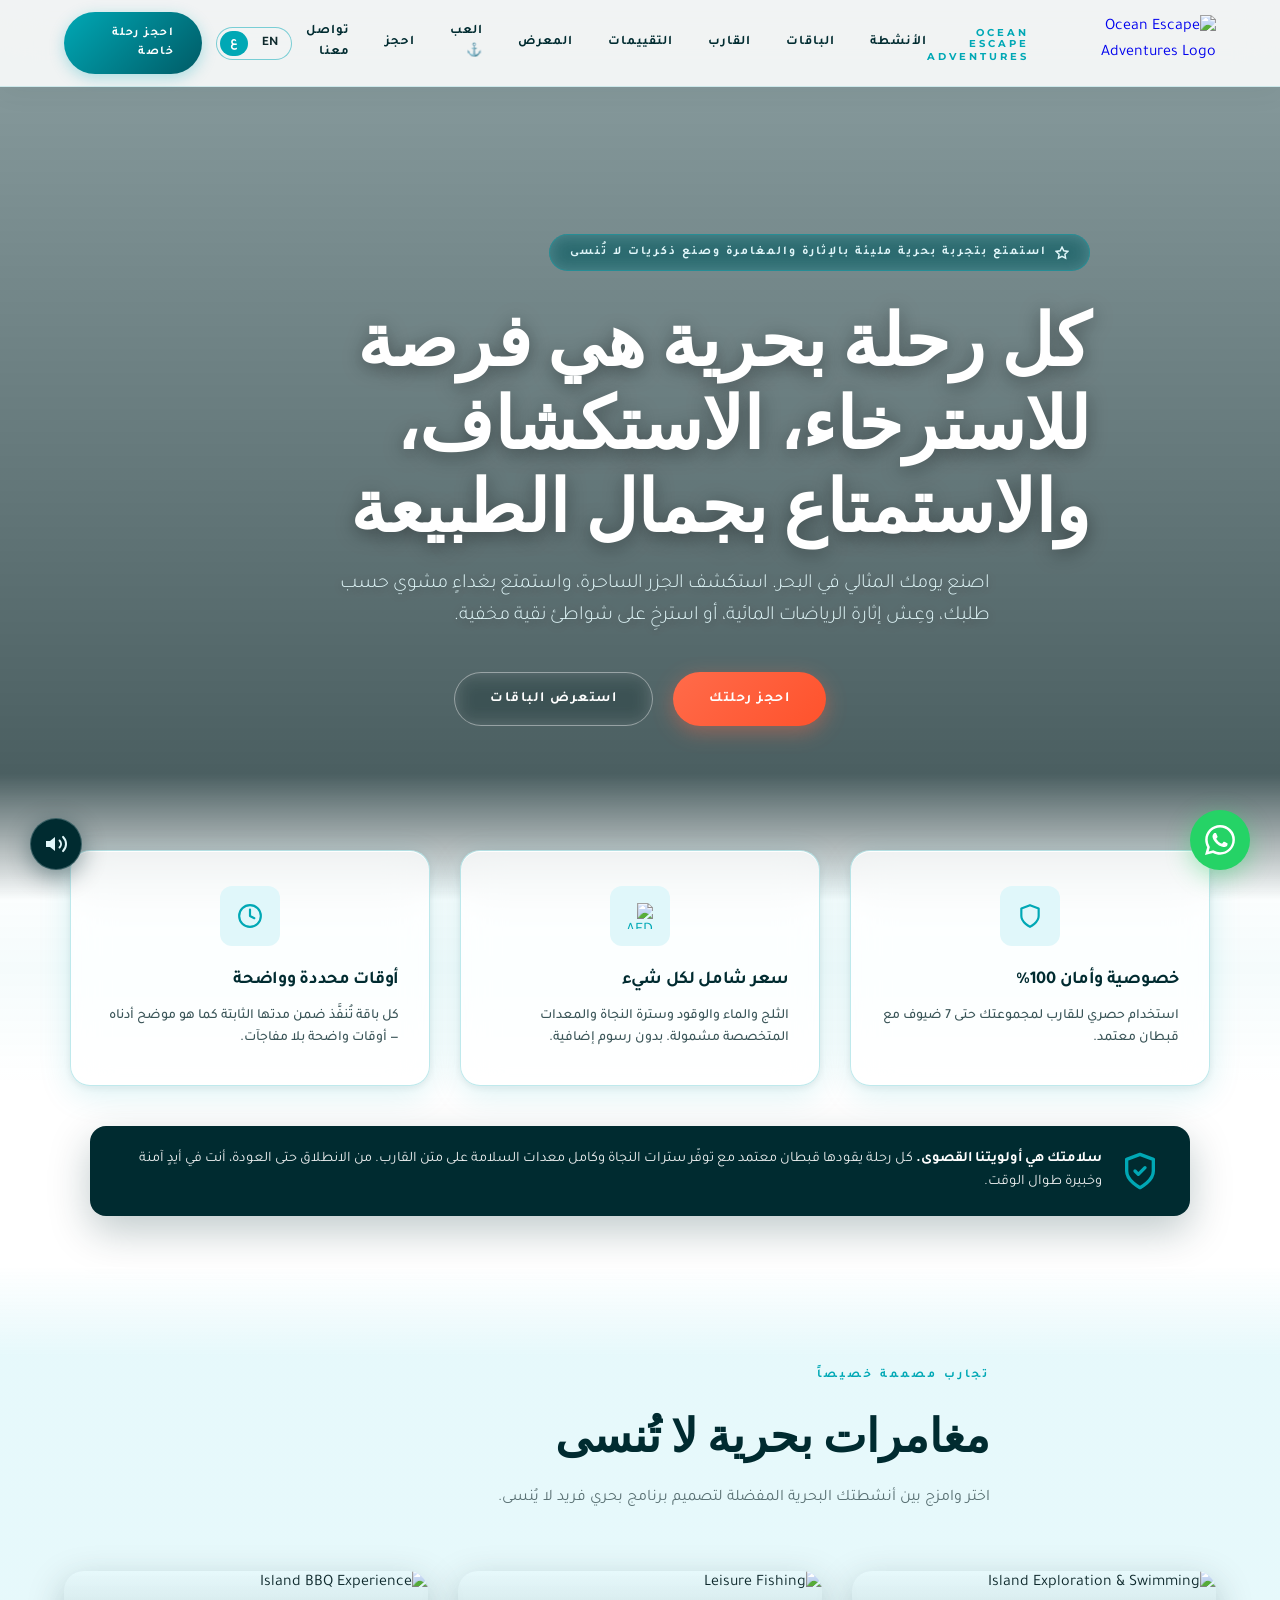
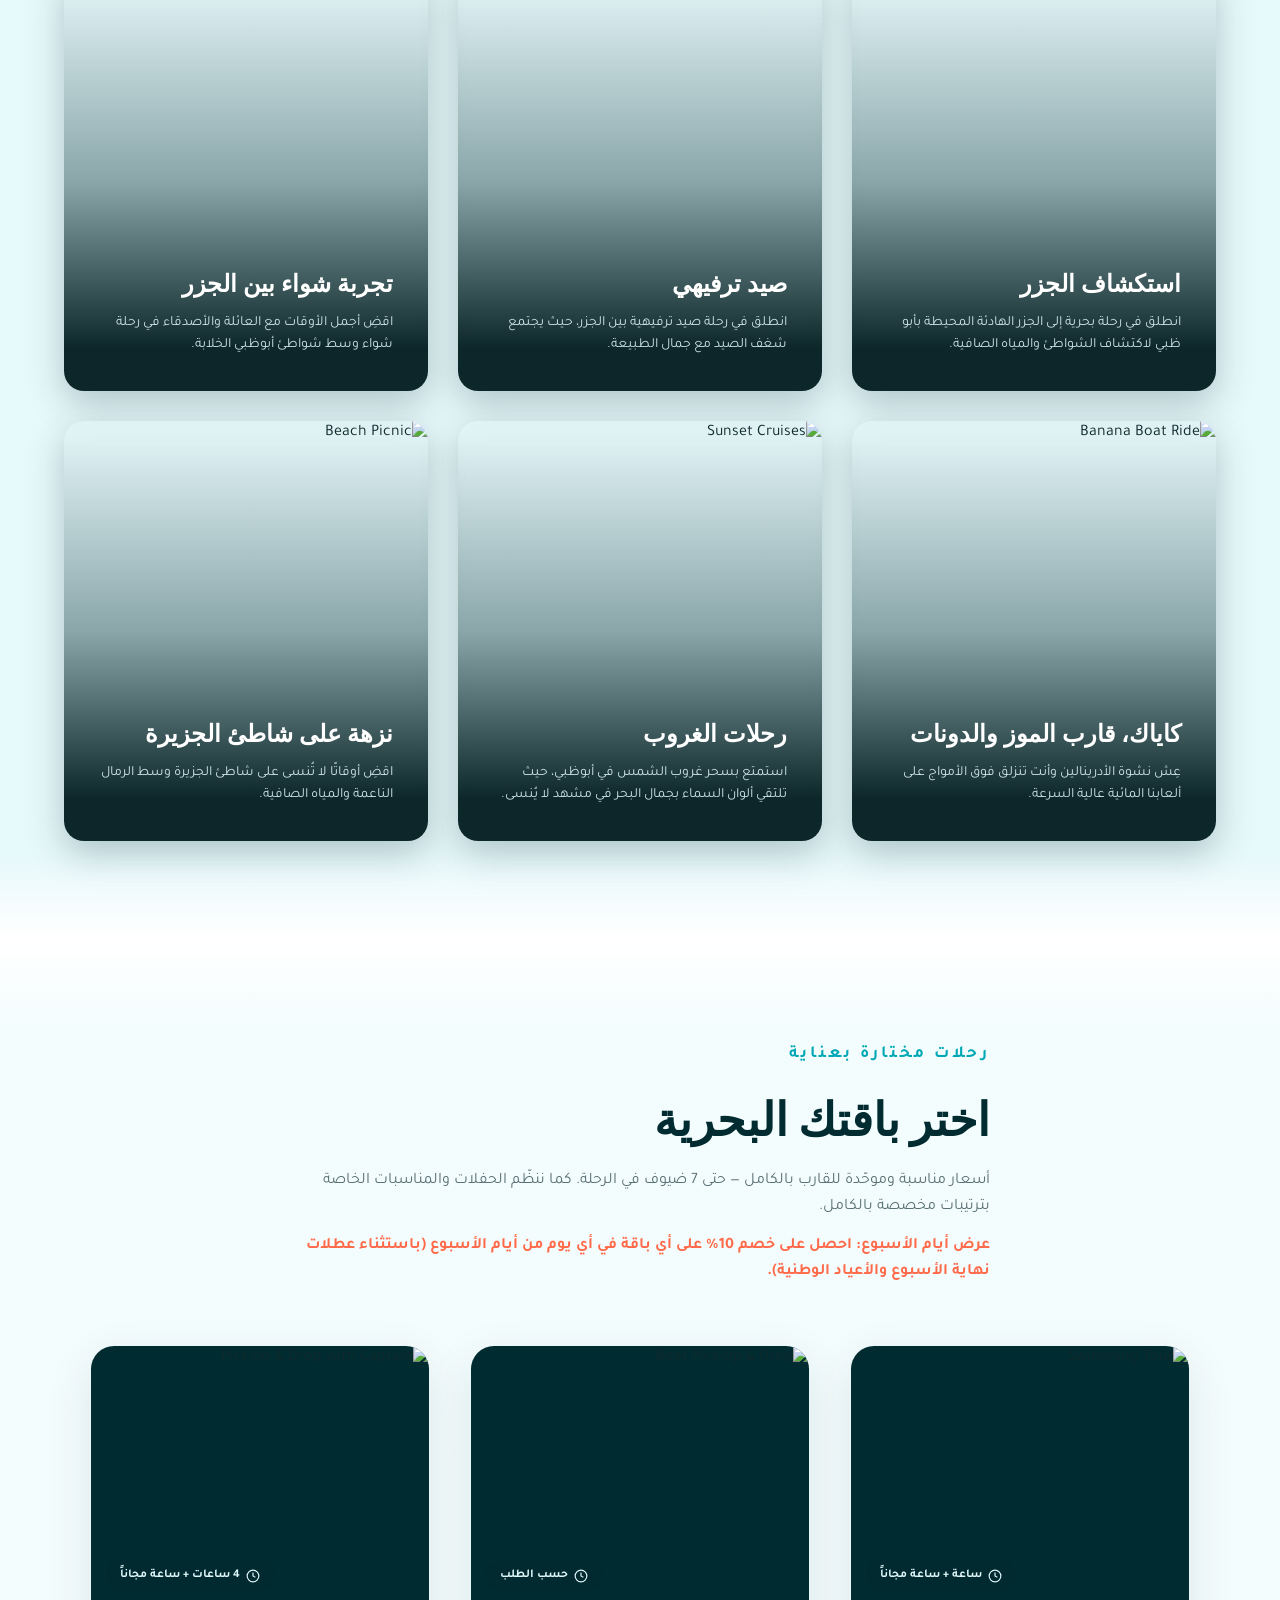
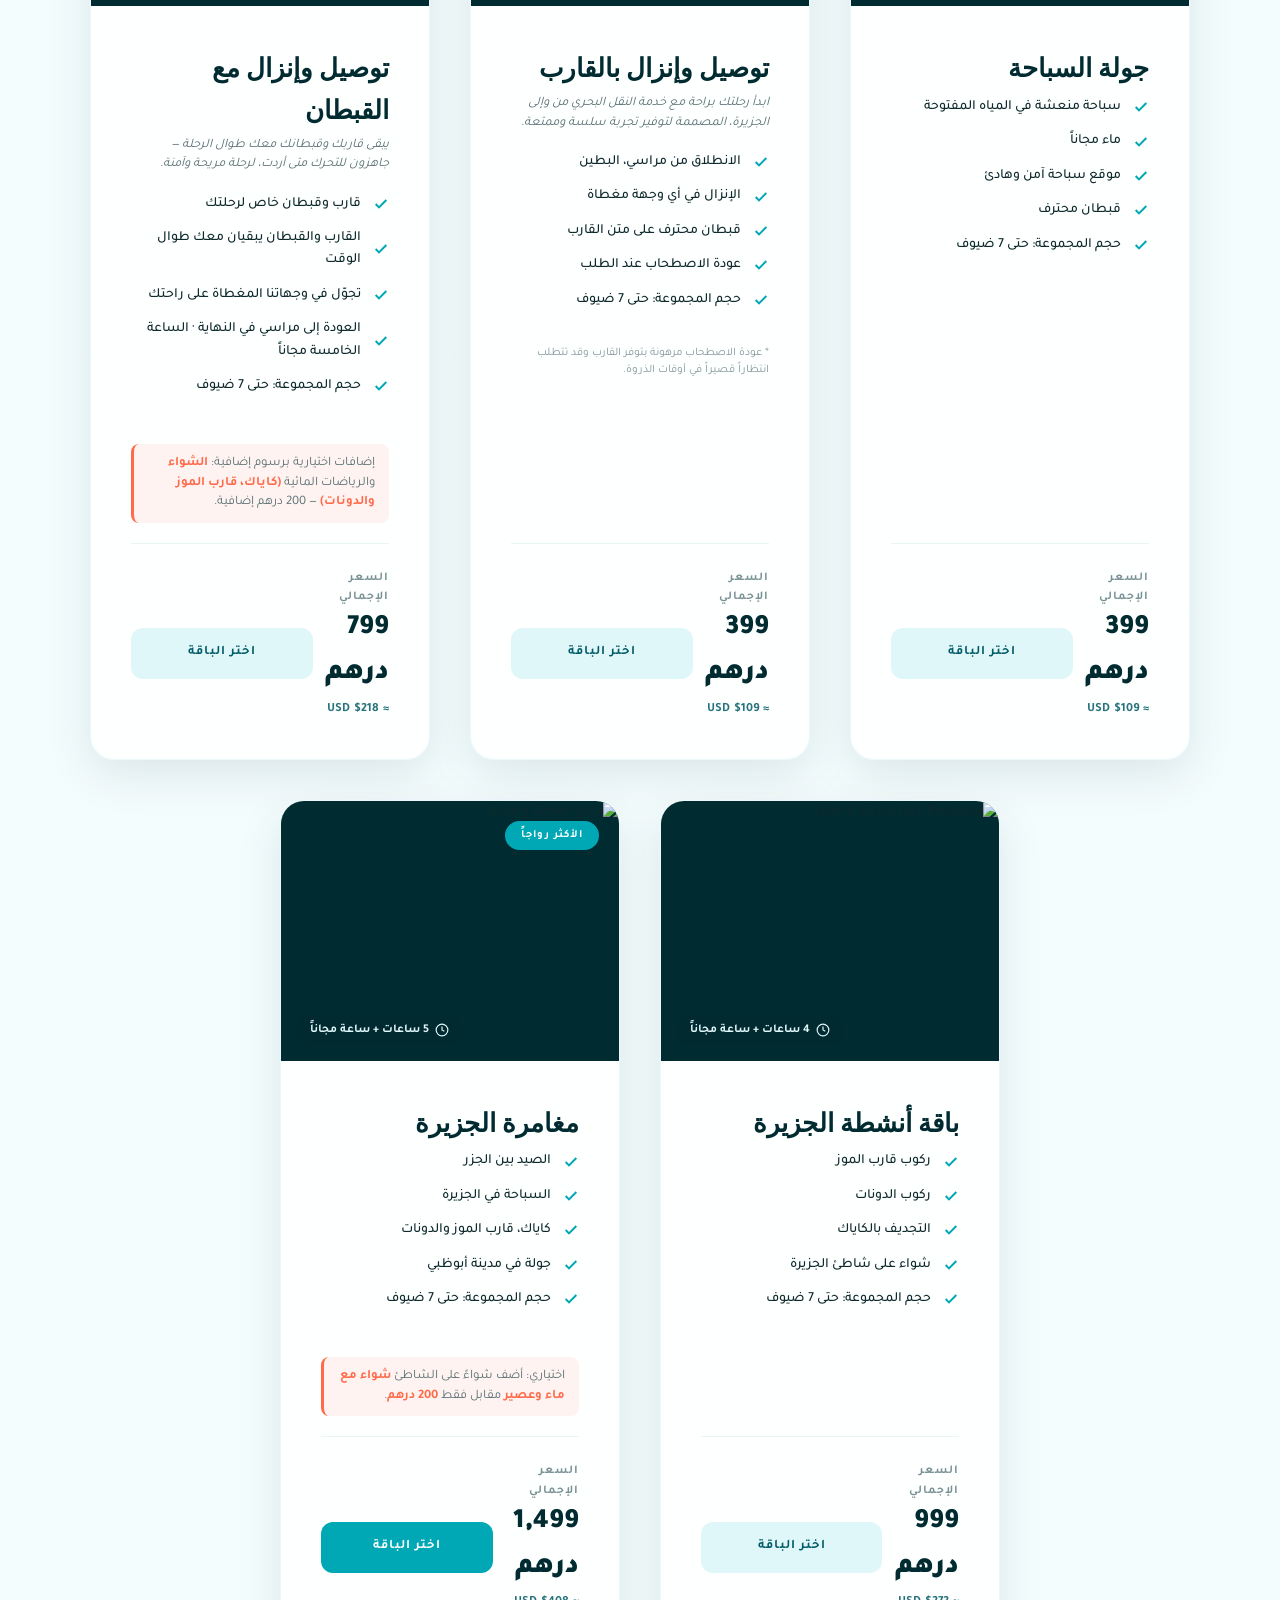
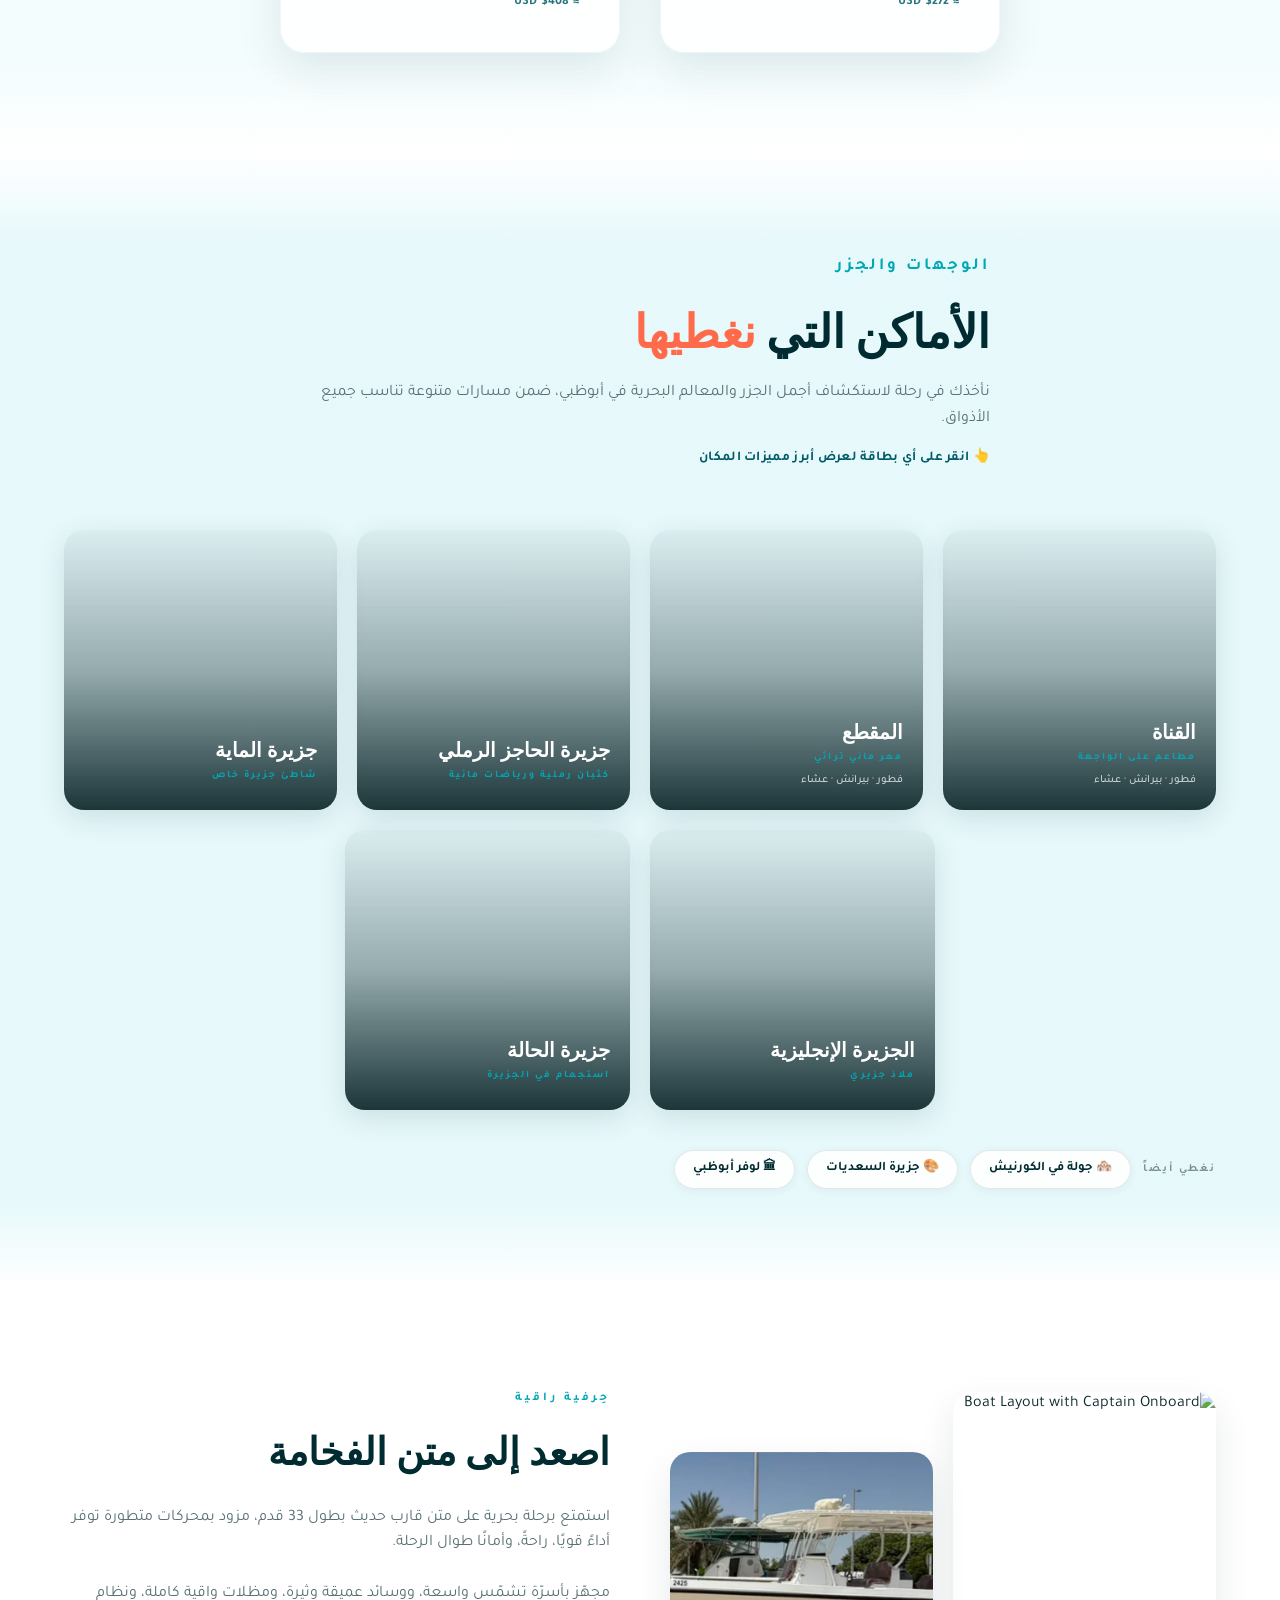
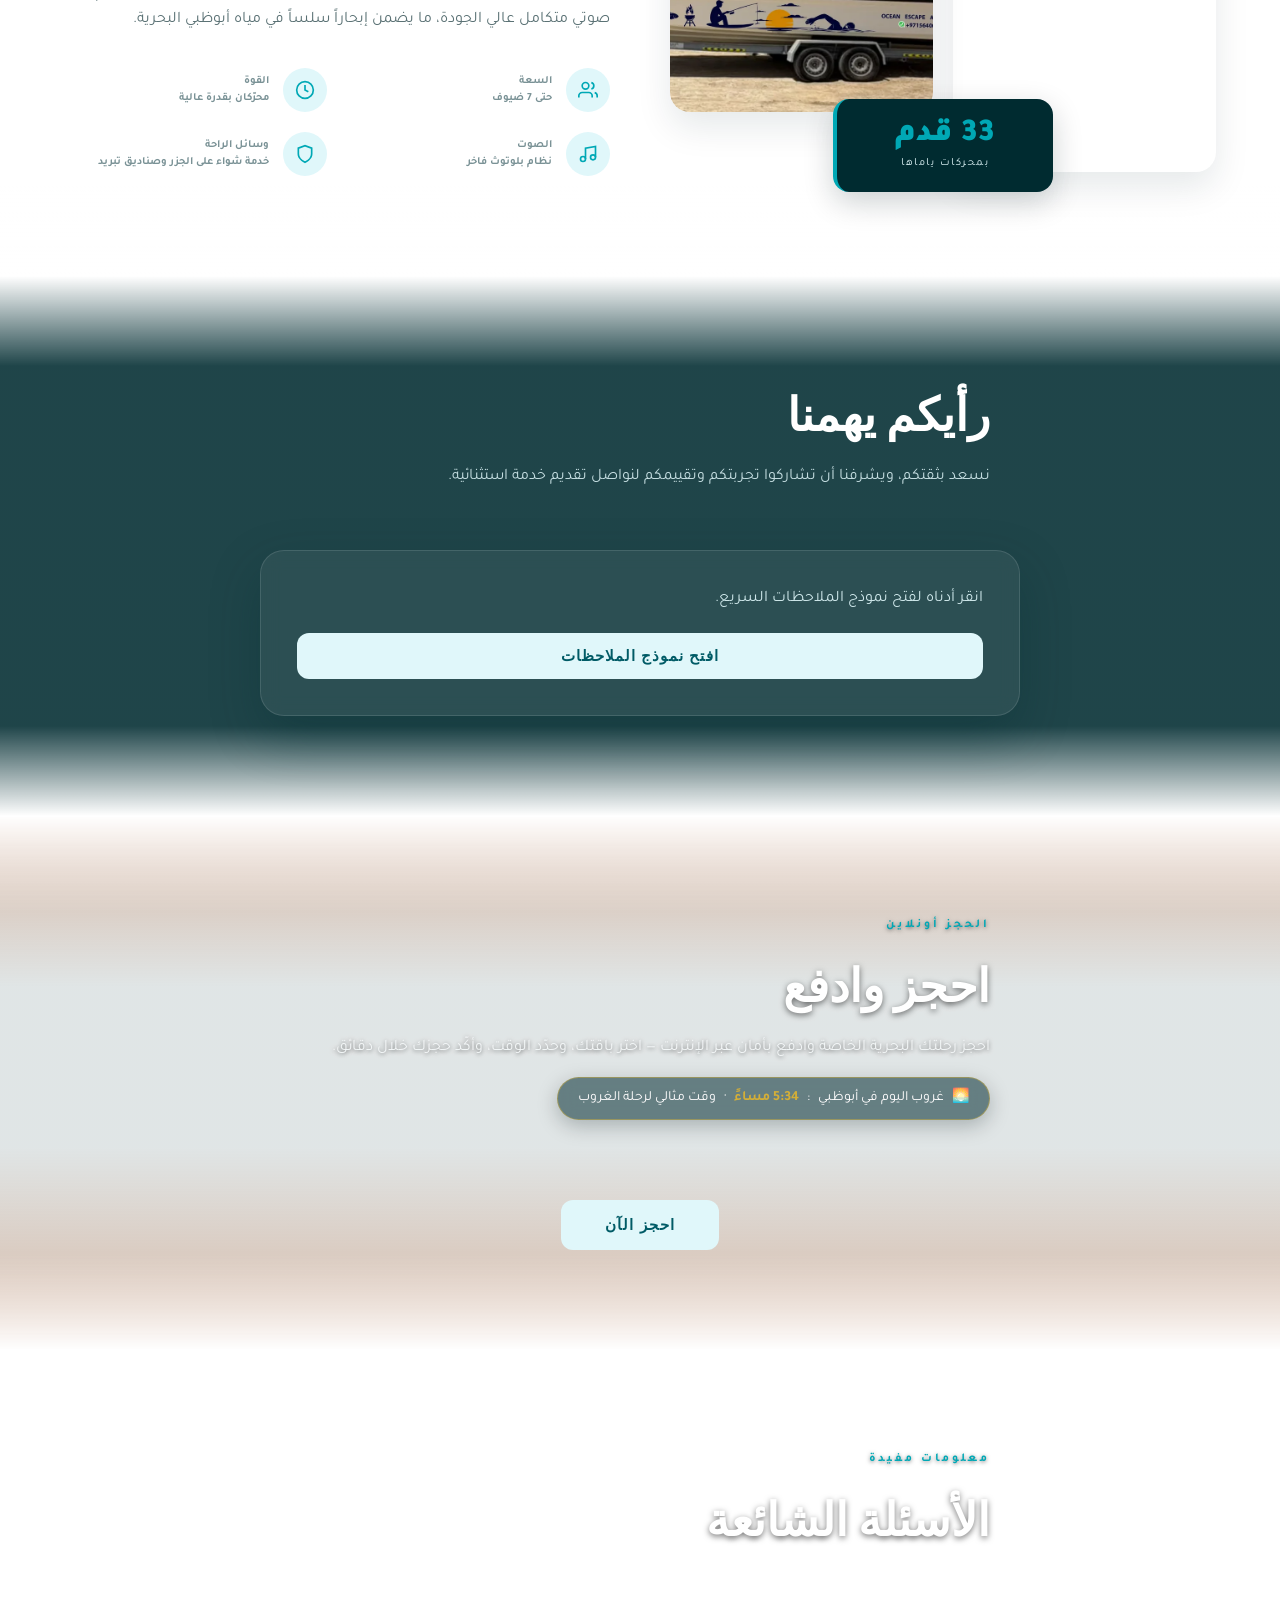
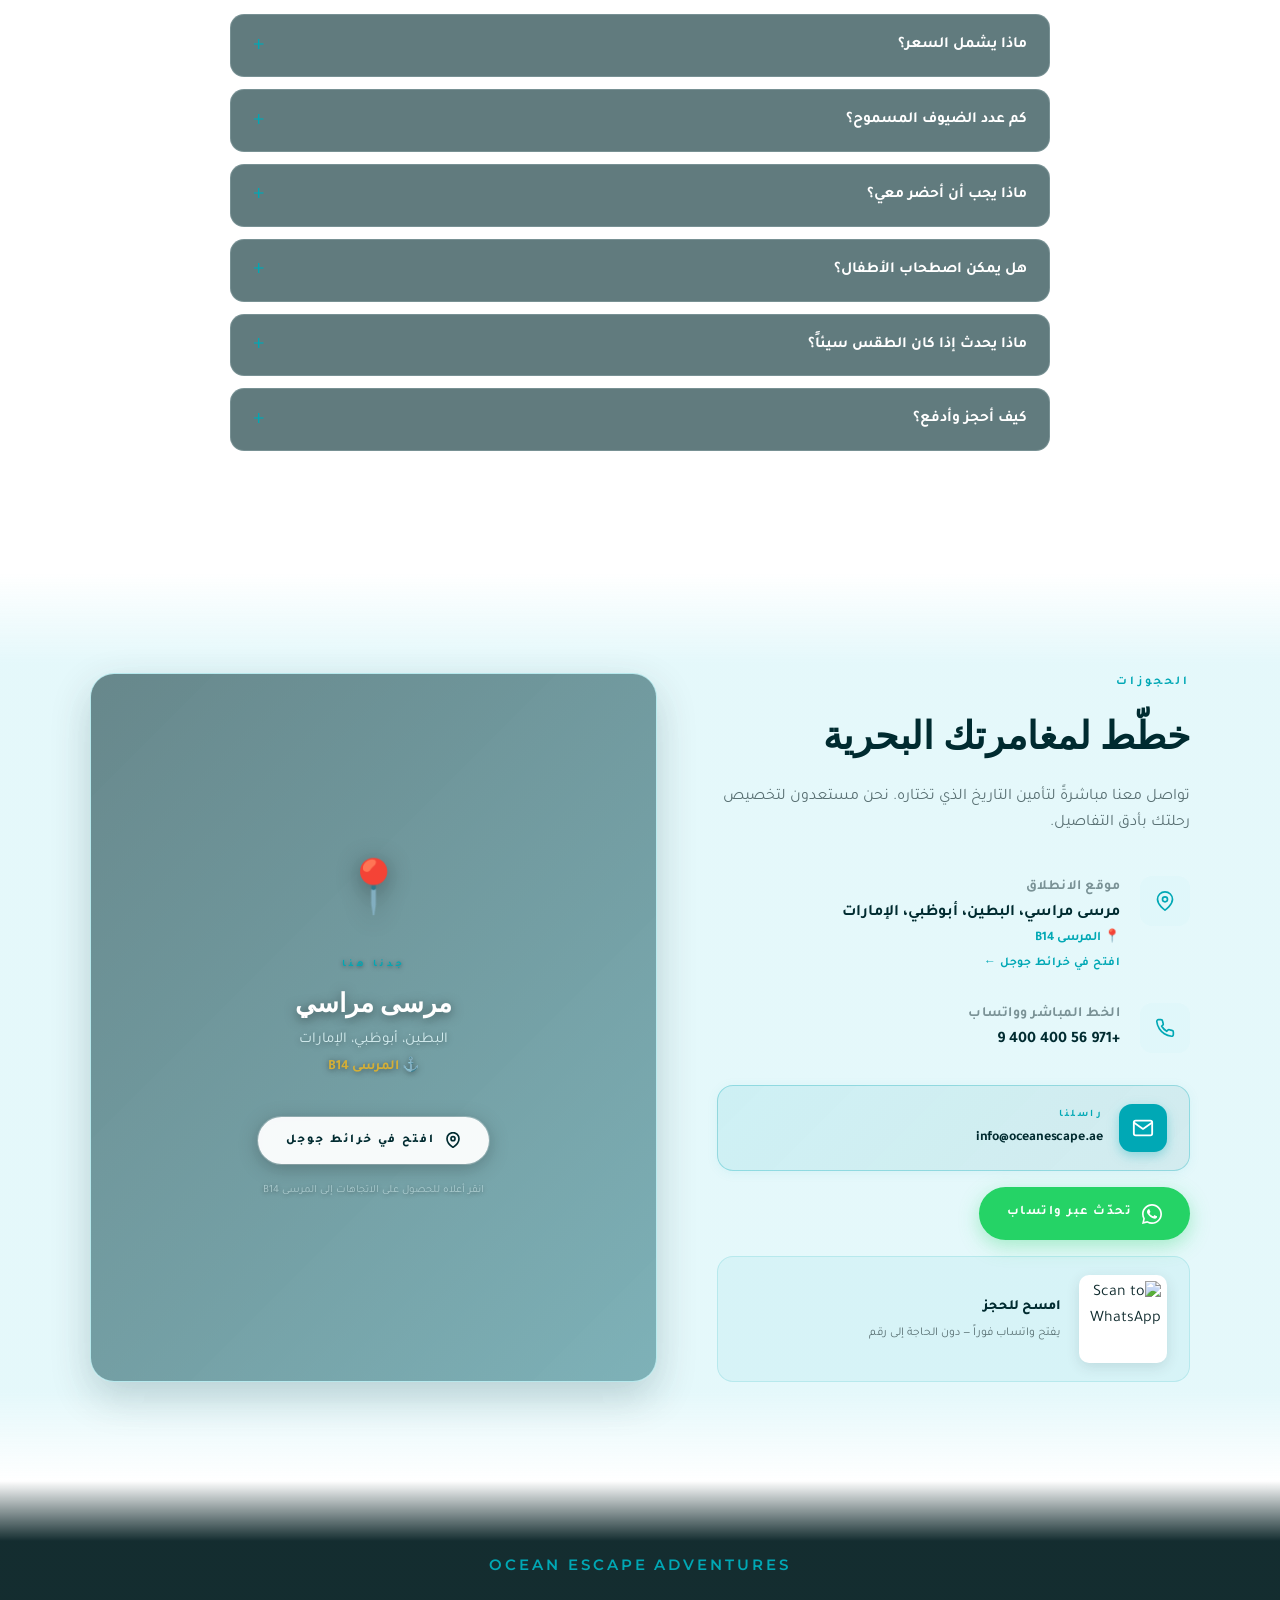
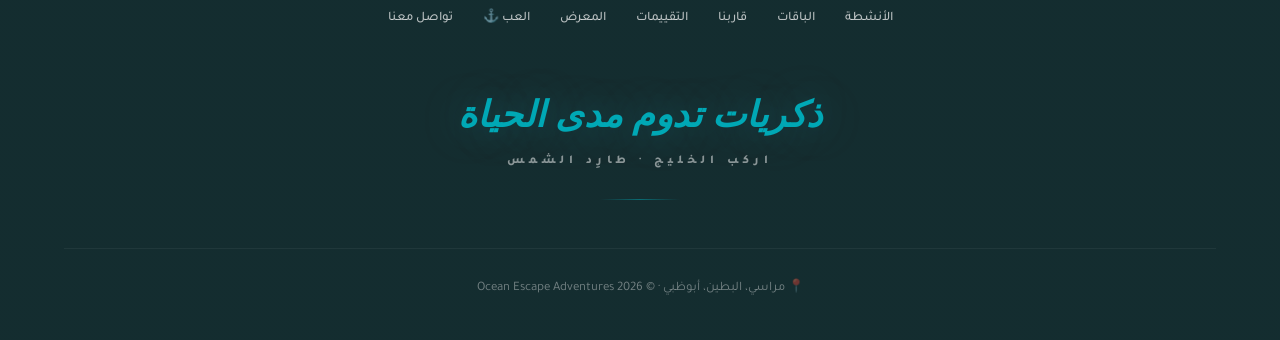
==== commit efd37d35: "Update index.html" ====
--- a/index.html
+++ b/index.html
@@ -1230,31 +1230,16 @@
 <p class="section-subtitle"><span data-i18n="bk_sub">Reserve your private boat tour and pay securely online — choose your package, pick a time, and confirm in minutes.</span></p>
 <div class="sun-pill" id="sunPill" hidden="">🌅 <span data-i18n="sun_label">Today's sunset in Abu Dhabi</span>: <b id="sunTime">—</b> · <span data-i18n="sun_cta">a perfect time for a sunset cruise</span></div>
 </div>
-<div id="zohoBookingsEmbed" style="max-width:920px;margin:0 auto;padding:0 20px;">
-<!-- ZOHO BOOKINGS EMBED GOES HERE:
-     Paste the iframe/embed code from Zoho Bookings (Share > Embed) inside this div,
-     then delete the placeholder block below. -->
-<div style="background:rgba(0,43,48,0.62);backdrop-filter:blur(10px);-webkit-backdrop-filter:blur(10px);border:1px solid rgba(224,247,250,0.18);border-radius:16px;padding:34px 28px;text-align:center;box-shadow:0 15px 45px rgba(0,20,24,0.35);">
-<p style="margin:0 0 20px;color:var(--crystal-cyan);opacity:0.9;"><span data-i18n="bk_ph">Secure online booking is being set up. For now, reserve instantly on WhatsApp.</span></p>
-<div style="max-width:560px;margin:18px auto 4px;text-align:start;">
-<div class="fb-field"><label><span data-i18n="bkLblPackage">Choose your package</span></label>
-<select id="bkPackage">
-<option value="k41" data-i18n="k41">Swimming Tour</option>
-<option value="k51" data-i18n="k51">Boat Pick-Up &amp; Drop</option>
-<option value="k63" data-i18n="k63">Pick-Up &amp; Drop with Captain</option>
-<option value="k79" data-i18n="k79">Island Activities Package</option>
-<option value="k90" data-i18n="k90" selected="">Island Adventure</option>
-</select></div>
-<div class="fb-field"><label><span data-i18n="bkLblPax">Number of guests</span></label>
-<input id="bkPax" max="7" min="1" type="number" value="2"/></div>
-<div class="fb-field"><label><span data-i18n="bkLblWhen">Preferred date &amp; time</span></label>
-<div class="bk-when-row">
-<input id="bkDate" type="date"/>
-<input id="bkTime" type="time" step="900"/>
-</div></div>
-</div>
-<button class="package-btn" id="bkWaBtn" type="button" style="border:0;cursor:pointer;padding:14px 32px;font-size:15px;margin-top:6px;"><span data-i18n="bk_btn">Book via WhatsApp</span></button>
-</div>
+<div id="zohoBookingsEmbed" style="max-width:920px;margin:0 auto;padding:0 20px;text-align:center;">
+<script src="https://bookings.nimbuspop.com/assets/embed.js"></script>
+<button class="package-btn" id="bookingLinkBtn" type="button" style="border:0;cursor:pointer;padding:16px 44px;font-size:15px;display:inline-block;width:auto;"><span data-i18n="bk_link_btn">Book Now</span></button>
+<script>
+  document.getElementById('bookingLinkBtn').onclick = Bookings.linkModal({
+    url: "https://oceanescapeadventures.zohobookings.com/portal-embed#/oceanescapeadventures",
+    width: "90%",
+    height: "85%"
+  });
+</script>
 </div>
 </section>
 <section id="faq">
@@ -1393,7 +1378,7 @@
 <a class="wa-float" href="https://wa.me/971564004009" target="_blank" title="Chat on WhatsApp" data-wa-generic="1">
 <svg fill="white" height="30" viewbox="0 0 24 24" width="30"><path d="M17.472 14.382c-.297-.149-1.758-.867-2.03-.967-.273-.099-.471-.148-.67.15-.197.297-.767.966-.94 1.164-.173.199-.347.223-.644.075-.297-.15-1.255-.463-2.39-1.475-.883-.788-1.48-1.761-1.653-2.059-.173-.297-.018-.458.13-.606.134-.133.298-.347.446-.52.149-.174.198-.298.298-.497.099-.198.05-.371-.025-.52-.075-.149-.669-1.612-.916-2.207-.242-.579-.487-.5-.669-.51-.173-.008-.371-.01-.57-.01-.198 0-.52.074-.792.372-.272.297-1.04 1.016-1.04 2.479 0 1.462 1.065 2.875 1.213 3.074.149.198 2.096 3.2 5.077 4.487.709.306 1.262.489 1.694.625.712.227 1.36.195 1.871.118.571-.085 1.758-.719 2.006-1.413.248-.694.248-1.289.173-1.413-.074-.124-.272-.198-.57-.347m-5.421 7.403h-.004a9.87 9.87 0 01-5.031-1.378l-.361-.214-3.741.982.998-3.648-.235-.374a9.86 9.86 0 01-1.51-5.26c.001-5.45 4.436-9.884 9.888-9.884 2.64 0 5.122 1.03 6.988 2.898a9.825 9.825 0 012.893 6.994c-.003 5.45-4.437 9.884-9.885 9.884m8.413-18.297A11.815 11.815 0 0012.05 0C5.495 0 .16 5.335.157 11.892c0 2.096.547 4.142 1.588 5.945L0 24l6.335-1.662c1.746.953 3.71 1.444 5.703 1.445h.005c6.554 0 11.89-5.335 11.893-11.893a11.821 11.821 0 00-3.48-8.413z"></path></svg>
 </a>
-<script>window.I18N={"en": {"k0": "Ocean Escape", "k1": "Adventures", "k2": "Activities", "k3": "Packages", "k4": "The Boat", "k5": "Reviews", "k6": "Contact", "k7": "Book Private Tour", "k8": "Enjoy a thrilling sea experience full of adventure and unforgettable memories", "k9": "Every sea trip is a chance to relax, explore, and enjoy nature's beauty", "k10": "Craft your perfect day at sea. Explore majestic islands, enjoy customized BBQ lunches, experience thrilling water sports, or relax on pristine hidden beaches.", "k11": "Book Your Escape", "k12": "Explore Packages", "k13": "100% Private & Safe", "k14": "Exclusive use of the boat for your group of up to 7 guests with certified captain.", "k15": "All-Inclusive Pricing", "k16": "Ice, water, fuel, life jacket, and specialized equipment included. No additional fees.", "k17": "Clear, Fixed Timings", "k18": "Each package runs for its fixed duration as listed below — clear timings, no surprises.", "k19": "Your safety is our highest priority.", "k20": "Every trip is led by a certified captain with life jackets and full safety equipment on board. From departure to return, you are in safe, experienced hands at all times.", "k21": "Tailored Experiences", "k22": "Unforgettable Ocean Adventures", "k23": "Mix and match your favorite ocean activities to design an unforgettable bespoke sea itinerary.", "k24": "Island Exploration", "k25": "Set off on a sea trip to the tranquil islands around Abu Dhabi and discover pristine beaches and crystal-clear waters.", "k26": "Leisure Fishing", "k27": "Enjoy a leisure fishing trip between the islands, where the passion of fishing meets the beauty of nature.", "k28": "Island BBQ Experience", "k29": "Spend the best of times with family and friends on a BBQ trip amid Abu Dhabi's stunning beaches.", "k30": "Kayak, Banana Boat & Donut", "k31": "Feel the pure rush of adrenaline as you glide across the waves on our high-speed watersport towables.", "k32": "Sunset Cruises", "k33": "Enjoy the magic of Abu Dhabi's sunset, where the colors of the sky meet the beauty of the sea in an unforgettable scene.", "k34": "Island Beach Picnic", "k35": "Spend unforgettable times on the island beach amid soft sands and clear waters.", "k36": "Curated Charters", "k37": "Select Your Sea Package", "k38": "Fair, flat-rate pricing for the entire boat — up to 7 guests per trip. We also host private parties & celebrations with fully customized arrangements.", "k39": "Weekday Special: Enjoy 10% off any package on any weekday (excludes weekends & national holidays).", "k40": "1+1 Hrs Free", "k41": "Swimming Tour", "k42": "Refreshing Open-Water Swim", "k43": "Complimentary Water", "k44": "Safe, Calm Swimming Spot", "k45": "Professional Captain", "k46": "Group Size: Up to 7 Guests", "k47": "Total Price", "k48": "AED 399", "k49": "Select Package", "k50": "On Demand", "k51": "Boat Pick-Up & Drop", "k52": "Start your trip in comfort with our sea transfer service to and from the island, designed for a smooth and enjoyable experience.", "k53": "Pick-Up from Marasy, Al Bateen", "k54": "Drop-Off at Any Covered Destination", "k55": "Professional Captain Onboard", "k56": "Return Pick-Up On Call", "k57": "Group Size: Up to 7 Guests", "k58": "* Return pick-up is subject to boat availability and may involve a short wait during busy periods.", "k59": "Total Price", "k60": "AED 399", "k61": "Select Package", "k62": "4+1 Hrs Free", "k63": "Pick-Up & Drop with Captain", "k64": "Your boat and captain stay with you for the whole trip — ready to move whenever you are, for a comfortable and safe journey.", "k65": "Private Boat & Captain for Your Trip", "k66": "Boat & Captain Stay With You Throughout", "k67": "Cruise Our Covered Destinations at Your Pace", "k68": "Return to Marasy at the End · 5th Hour Free", "k69": "Group Size: Up to 7 Guests", "k70": "Optional add-ons at extra cost:", "k71": "BBQ", "k72": "and water sports", "k73": "(Kayak, Banana Boat & Donut)", "k74": " — AED 200 extra.", "k75": "Total Price", "k76": "AED 799", "k77": "Select Package", "k78": "4+1 Hrs Free", "k79": "Island Activities Package", "k80": "Banana Boat Ride", "k81": "Donut Ride", "k82": "Kayaking", "k83": "Beachside Island BBQ", "k84": "Group Size: Up to 7 Guests", "k85": "Total Price", "k86": "AED 999", "k87": "Select Package", "k88": "Most Popular", "k89": "5+1 Hrs Free", "k90": "Island Adventure", "k91": "Fishing Between the Islands", "k92": "Island Swimming", "k93": "Kayak, Banana Boat & Donut", "k94": "Abu Dhabi City Tour", "k95": "Group Size: Up to 7 Guests", "k96": "Optional: add a beachside", "k97": "BBQ with Water & Juice", "k98": "for just", "k99": "AED 200", "k100": ".", "k101": "Total Price", "k102": "AED 1,499", "k103": "Select Package", "k104": "Destinations & Islands", "k105": "Places We", "k106": "Cover", "k107": "We take you on a journey to explore Abu Dhabi's most beautiful islands and coastal landmarks, with varied routes to suit every taste.", "k108": "Al Qana", "k109": "Cruise Dining", "k110": "Breakfast · Brunch · Dinner", "k111": "Maqta", "k112": "Heritage Waterway", "k113": "Breakfast · Brunch · Dinner", "k114": "Sandbar Island", "k115": "Sandbank & Watersports", "k116": "Al Maya Island", "k117": "Private Island Beach", "k118": "English Island", "k119": "Island Retreat", "k120": "Al Halah Island", "k121": "Island Escape", "k122": "Also Covering", "k123": "🏘️ Corniche City Tour", "k124": "🎨 Saadiyat Island", "k125": "🏛 Louvre Abu Dhabi", "k126": "33 FT", "k127": "Powered by Yamaha Engines", "k128": "Elite Craftsmanship", "k129": "Step Aboard Luxury", "k130": "Enjoy your trip aboard a modern 33ft vessel, fitted with advanced engines that deliver powerful performance, comfort, and safety throughout your journey.", "k131": "Equipped with expansive sunbeds, fresh deep cushions, full protective shade biminis, and a high-fidelity integrated sound system, it guarantees smooth navigation through Abu Dhabi's marine waters.", "k132": "Capacity", "k133": "Max 7 Guests", "k134": "Power", "k135": "Twin High-Output Engines", "k136": "Audio", "k137": "Premium Bluetooth Setup", "k138": "Amenities", "k139": "Island BBQ Service & Iceboxes", "k140": "Reviews", "k141": "What Our Guests Say", "k142": "We're a new operator building our reputation one trip at a time. Real guest reviews will appear here soon.", "k143": "Been out on the water with us? You could be our first featured review. Share your honest experience using the form below — we'd love to hear how your trip went.", "k144": "Your Turn", "k145": "Your Opinion Matters", "k146": "We're grateful for your trust — we'd be honored to have you share your experience and rating so we can keep delivering exceptional service.", "k147": "Tap below to open our quick feedback form.", "k148": "Open Feedback Form", "k149": "Name", "k150": "*", "k151": "Country", "k152": "Your Rating", "k153": "*", "k154": "★", "k155": "★", "k156": "★", "k157": "★", "k158": "★", "k159": "Your Experience", "k160": "*", "k161": "Submit Feedback", "k162": "Thank you! 🙏", "k163": "Your feedback means the world to us. We hope to welcome you aboard again soon.", "k164": "Reservations", "k165": "Plan Your Sea Adventure", "k166": "Reach out directly to secure your chosen date. We are ready to customize your cruise to perfection.", "k167": "Departure Location", "k168": "Marasy Marina, Al Bateen, Abu Dhabi, UAE", "k169": "📍 Berth B14", "k170": "Open in Google Maps →", "k171": "Direct Hotline & WhatsApp", "k172": "+971 56 400 400 9", "k173": "Email Us", "k174": "", "k175": "Chat on WhatsApp", "k176": "Scan to Book", "k177": "Opens WhatsApp instantly — no number needed", "k178": "📍", "k179": "Find Us Here", "k180": "Marasy Marina", "k181": "Al Bateen, Abu Dhabi, UAE", "k182": "⚓ Berth B14", "k183": "Open in Google Maps", "k184": "Tap above to get directions to Berth B14", "k185": "Ocean Escape", "k186": "Adventures", "k187": "Activities", "k188": "Packages", "k189": "Our Boat", "k190": "Reviews", "k191": "Contact", "k192": "Memories that last a lifetime", "k193": "RIDE THE GULF  ·  CHASE THE SUN", "k194": "📍 Marasy, Al Bateen, Abu Dhabi  ·  © 2026 Ocean Escape Adventures", "k195": "Your name", "k196": "Where are you visiting from?", "k197": "Tell us about your trip...", "title": "Ocean Escape Adventures — Premium Abu Dhabi Boat Tours", "nav_book": "Book", "bk_tag": "Book Online", "bk_title": "Book & Pay", "bk_sub": "Reserve your private boat tour and pay securely online — choose your package, pick a time, and confirm in minutes.", "bk_ph": "Pick your package and details below, then tap to send us a ready-made booking message on WhatsApp — just proofread and hit send.", "bk_btn": "Book via WhatsApp", "bkLblPackage": "Choose your package", "bkLblPax": "Number of guests", "bkLblWhen": "Preferred date & time", "bkWhenPh": "e.g. Friday, 4:00 PM"}, "ar": {"k0": "Ocean Escape", "k1": "Adventures", "k2": "الأنشطة", "k3": "الباقات", "k4": "القارب", "k5": "التقييمات", "k6": "تواصل معنا", "k7": "احجز رحلة خاصة", "k8": "استمتع بتجربة بحرية مليئة بالإثارة والمغامرة وصنع ذكريات لا تُنسى", "k9": "كل رحلة بحرية هي فرصة للاسترخاء، الاستكشاف، والاستمتاع بجمال الطبيعة", "k10": "اصنع يومك المثالي في البحر. استكشف الجزر الساحرة، واستمتع بغداءٍ مشوي حسب طلبك، وعِش إثارة الرياضات المائية، أو استرخِ على شواطئ نقية مخفية.", "k11": "احجز رحلتك", "k12": "استعرض الباقات", "k13": "خصوصية وأمان 100%", "k14": "استخدام حصري للقارب لمجموعتك حتى 7 ضيوف مع قبطان معتمد.", "k15": "سعر شامل لكل شيء", "k16": "الثلج والماء والوقود وسترة النجاة والمعدات المتخصصة مشمولة. بدون رسوم إضافية.", "k17": "أوقات محددة وواضحة", "k18": "كل باقة تُنفَّذ ضمن مدتها الثابتة كما هو موضح أدناه — أوقات واضحة بلا مفاجآت.", "k19": "سلامتك هي أولويتنا القصوى.", "k20": "كل رحلة يقودها قبطان معتمد مع توفّر سترات النجاة وكامل معدات السلامة على متن القارب. من الانطلاق حتى العودة، أنت في أيدٍ آمنة وخبيرة طوال الوقت.", "k21": "تجارب مصممة خصيصاً", "k22": "مغامرات بحرية لا تُنسى", "k23": "اختر وامزج بين أنشطتك البحرية المفضلة لتصميم برنامج بحري فريد لا يُنسى.", "k24": "استكشاف الجزر", "k25": "انطلق في رحلة بحرية إلى الجزر الهادئة المحيطة بأبو ظبي لاكتشاف الشواطئ والمياه الصافية.", "k26": "صيد ترفيهي", "k27": "انطلق في رحلة صيد ترفيهية بين الجزر، حيث يجتمع شغف الصيد مع جمال الطبيعة.", "k28": "تجربة شواء بين الجزر", "k29": "اقضِ أجمل الأوقات مع العائلة والأصدقاء في رحلة شواء وسط شواطئ أبوظبي الخلابة.", "k30": "كاياك، قارب الموز والدونات", "k31": "عِش نشوة الأدرينالين وأنت تنزلق فوق الأمواج على ألعابنا المائية عالية السرعة.", "k32": "رحلات الغروب", "k33": "استمتع بسحر غروب الشمس في أبوظبي، حيث تلتقي ألوان السماء بجمال البحر في مشهد لا يُنسى.", "k34": "نزهة على شاطئ الجزيرة", "k35": "اقضِ أوقاتًا لا تُنسى على شاطئ الجزيرة وسط الرمال الناعمة والمياه الصافية.", "k36": "رحلات مختارة بعناية", "k37": "اختر باقتك البحرية", "k38": "أسعار مناسبة وموحّدة للقارب بالكامل — حتى 7 ضيوف في الرحلة. كما ننظّم الحفلات والمناسبات الخاصة بترتيبات مخصصة بالكامل.", "k39": "عرض أيام الأسبوع: احصل على خصم 10% على أي باقة في أي يوم من أيام الأسبوع (باستثناء عطلات نهاية الأسبوع والأعياد الوطنية).", "k40": "ساعة + ساعة مجاناً", "k41": "جولة السباحة", "k42": "سباحة منعشة في المياه المفتوحة", "k43": "ماء مجاناً", "k44": "موقع سباحة آمن وهادئ", "k45": "قبطان محترف", "k46": "حجم المجموعة: حتى 7 ضيوف", "k47": "السعر الإجمالي", "k48": "399 درهم", "k49": "اختر الباقة", "k50": "حسب الطلب", "k51": "توصيل وإنزال بالقارب", "k52": "ابدأ رحلتك براحة مع خدمة النقل البحري من وإلى الجزيرة، المصممة لتوفير تجربة سلسة وممتعة.", "k53": "الانطلاق من مراسي، البطين", "k54": "الإنزال في أي وجهة مغطاة", "k55": "قبطان محترف على متن القارب", "k56": "عودة الاصطحاب عند الطلب", "k57": "حجم المجموعة: حتى 7 ضيوف", "k58": "* عودة الاصطحاب مرهونة بتوفر القارب وقد تتطلب انتظاراً قصيراً في أوقات الذروة.", "k59": "السعر الإجمالي", "k60": "399 درهم", "k61": "اختر الباقة", "k62": "4 ساعات + ساعة مجاناً", "k63": "توصيل وإنزال مع القبطان", "k64": "يبقى قاربك وقبطانك معك طوال الرحلة — جاهزون للتحرك متى أردت، لرحلة مريحة وآمنة.", "k65": "قارب وقبطان خاص لرحلتك", "k66": "القارب والقبطان يبقيان معك طوال الوقت", "k67": "تجوّل في وجهاتنا المغطاة على راحتك", "k68": "العودة إلى مراسي في النهاية · الساعة الخامسة مجاناً", "k69": "حجم المجموعة: حتى 7 ضيوف", "k70": "إضافات اختيارية برسوم إضافية:", "k71": "الشواء", "k72": "والرياضات المائية", "k73": "(كاياك، قارب الموز والدونات)", "k74": " — 200 درهم إضافية.", "k75": "السعر الإجمالي", "k76": "799 درهم", "k77": "اختر الباقة", "k78": "4 ساعات + ساعة مجاناً", "k79": "باقة أنشطة الجزيرة", "k80": "ركوب قارب الموز", "k81": "ركوب الدونات", "k82": "التجديف بالكاياك", "k83": "شواء على شاطئ الجزيرة", "k84": "حجم المجموعة: حتى 7 ضيوف", "k85": "السعر الإجمالي", "k86": "999 درهم", "k87": "اختر الباقة", "k88": "الأكثر رواجاً", "k89": "5 ساعات + ساعة مجاناً", "k90": "مغامرة الجزيرة", "k91": "الصيد بين الجزر", "k92": "السباحة في الجزيرة", "k93": "كاياك، قارب الموز والدونات", "k94": "جولة في مدينة أبوظبي", "k95": "حجم المجموعة: حتى 7 ضيوف", "k96": "اختياري: أضف شواءً على الشاطئ", "k97": "شواء مع ماء وعصير", "k98": "مقابل فقط", "k99": "200 درهم", "k100": ".", "k101": "السعر الإجمالي", "k102": "1,499 درهم", "k103": "اختر الباقة", "k104": "الوجهات والجزر", "k105": "الأماكن التي", "k106": "نغطيها", "k107": "نأخذك في رحلة لاستكشاف أجمل الجزر والمعالم البحرية في أبوظبي، ضمن مسارات متنوعة تناسب جميع الأذواق.", "k108": "القناة", "k109": "مطاعم على الواجهة", "k110": "فطور · بيرانش · عشاء", "k111": "المقطع", "k112": "ممر مائي تراثي", "k113": "فطور · بيرانش · عشاء", "k114": "جزيرة الحاجز الرملي", "k115": "كثبان رملية ورياضات مائية", "k116": "جزيرة الماية", "k117": "شاطئ جزيرة خاص", "k118": "الجزيرة الإنجليزية", "k119": "ملاذ جزيري", "k120": "جزيرة الحالة", "k121": "استجمام في الجزيرة", "k122": "نغطي أيضاً", "k123": "🏘️ جولة في الكورنيش", "k124": "🎨 جزيرة السعديات", "k125": "🏛 لوفر أبوظبي", "k126": "33 قدم", "k127": "بمحركات ياماها", "k128": "حِرفية راقية", "k129": "اصعد إلى متن الفخامة", "k130": "استمتع برحلة بحرية على متن قارب حديث بطول 33 قدم، مزود بمحركات متطورة توفر أداءً قويًا، راحةً، وأمانًا طوال الرحلة.", "k131": "مجهّز بأسرّة تشمّس واسعة، ووسائد عميقة وثيرة، ومظلات واقية كاملة، ونظام صوتي متكامل عالي الجودة، ما يضمن إبحاراً سلساً في مياه أبوظبي البحرية.", "k132": "السعة", "k133": "حتى 7 ضيوف", "k134": "القوة", "k135": "محرّكان بقدرة عالية", "k136": "الصوت", "k137": "نظام بلوتوث فاخر", "k138": "وسائل الراحة", "k139": "خدمة شواء على الجزر وصناديق تبريد", "k140": "التقييمات", "k141": "ماذا يقول ضيوفنا", "k142": "نحن مشغّل جديد نبني سمعتنا رحلةً تلو الأخرى. ستظهر تقييمات الضيوف الحقيقية هنا قريباً.", "k143": "هل خضت رحلة معنا في البحر؟ قد تكون أول تقييم مميز لدينا. شارك تجربتك الصادقة عبر النموذج أدناه — يسعدنا أن نعرف كيف كانت رحلتك.", "k144": "دورك الآن", "k145": "رأيكم يهمنا", "k146": "نسعد بثقتكم، ويشرفنا أن تشاركوا تجربتكم وتقييمكم لنواصل تقديم خدمة استثنائية.", "k147": "انقر أدناه لفتح نموذج الملاحظات السريع.", "k148": "افتح نموذج الملاحظات", "k149": "الاسم", "k150": "*", "k151": "الدولة", "k152": "تقييمك", "k153": "*", "k154": "★", "k155": "★", "k156": "★", "k157": "★", "k158": "★", "k159": "تجربتك", "k160": "*", "k161": "إرسال الملاحظات", "k162": "شكراً لك! 🙏", "k163": "ملاحظاتك تعني لنا الكثير. نتطلّع إلى الترحيب بك على متن القارب مجدداً قريباً.", "k164": "الحجوزات", "k165": "خطّط لمغامرتك البحرية", "k166": "تواصل معنا مباشرةً لتأمين التاريخ الذي تختاره. نحن مستعدون لتخصيص رحلتك بأدق التفاصيل.", "k167": "موقع الانطلاق", "k168": "مرسى مراسي، البطين، أبوظبي، الإمارات", "k169": "📍 المرسى B14", "k170": "افتح في خرائط جوجل ←", "k171": "الخط المباشر وواتساب", "k172": "+971 56 400 400 9", "k173": "راسلنا", "k174": "", "k175": "تحدّث عبر واتساب", "k176": "امسح للحجز", "k177": "يفتح واتساب فوراً — دون الحاجة إلى رقم", "k178": "📍", "k179": "جدنا هنا", "k180": "مرسى مراسي", "k181": "البطين، أبوظبي، الإمارات", "k182": "⚓ المرسى B14", "k183": "افتح في خرائط جوجل", "k184": "انقر أعلاه للحصول على الاتجاهات إلى المرسى B14", "k185": "Ocean Escape", "k186": "Adventures", "k187": "الأنشطة", "k188": "الباقات", "k189": "قاربنا", "k190": "التقييمات", "k191": "تواصل معنا", "k192": "ذكريات تدوم مدى الحياة", "k193": "اركب الخليج · طارِد الشمس", "k194": "📍 مراسي، البطين، أبوظبي · © 2026 Ocean Escape Adventures", "k195": "اسمك", "k196": "من أين تزورنا؟", "k197": "أخبرنا عن رحلتك...", "title": "Ocean Escape Adventures — رحلات بحرية فاخرة في أبوظبي", "nav_book": "احجز", "bk_tag": "الحجز أونلاين", "bk_title": "احجز وادفع", "bk_sub": "احجز رحلتك البحرية الخاصة وادفع بأمان عبر الإنترنت — اختر باقتك، وحدّد الوقت، وأكّد حجزك خلال دقائق.", "bk_ph": "اختر باقتك والتفاصيل أدناه، ثم اضغط لإرسال رسالة حجز جاهزة عبر واتساب — راجِعها فقط ثم أرسلها.", "bk_btn": "احجز عبر واتساب", "bkLblPackage": "اختر باقتك", "bkLblPax": "عدد الضيوف", "bkLblWhen": "التاريخ والوقت المفضّل", "bkWhenPh": "مثال: الجمعة، 4:00 مساءً"}};
+<script>window.I18N={"en": {"k0": "Ocean Escape", "k1": "Adventures", "k2": "Activities", "k3": "Packages", "k4": "The Boat", "k5": "Reviews", "k6": "Contact", "k7": "Book Private Tour", "k8": "Enjoy a thrilling sea experience full of adventure and unforgettable memories", "k9": "Every sea trip is a chance to relax, explore, and enjoy nature's beauty", "k10": "Craft your perfect day at sea. Explore majestic islands, enjoy customized BBQ lunches, experience thrilling water sports, or relax on pristine hidden beaches.", "k11": "Book Your Escape", "k12": "Explore Packages", "k13": "100% Private & Safe", "k14": "Exclusive use of the boat for your group of up to 7 guests with certified captain.", "k15": "All-Inclusive Pricing", "k16": "Ice, water, fuel, life jacket, and specialized equipment included. No additional fees.", "k17": "Clear, Fixed Timings", "k18": "Each package runs for its fixed duration as listed below — clear timings, no surprises.", "k19": "Your safety is our highest priority.", "k20": "Every trip is led by a certified captain with life jackets and full safety equipment on board. From departure to return, you are in safe, experienced hands at all times.", "k21": "Tailored Experiences", "k22": "Unforgettable Ocean Adventures", "k23": "Mix and match your favorite ocean activities to design an unforgettable bespoke sea itinerary.", "k24": "Island Exploration", "k25": "Set off on a sea trip to the tranquil islands around Abu Dhabi and discover pristine beaches and crystal-clear waters.", "k26": "Leisure Fishing", "k27": "Enjoy a leisure fishing trip between the islands, where the passion of fishing meets the beauty of nature.", "k28": "Island BBQ Experience", "k29": "Spend the best of times with family and friends on a BBQ trip amid Abu Dhabi's stunning beaches.", "k30": "Kayak, Banana Boat & Donut", "k31": "Feel the pure rush of adrenaline as you glide across the waves on our high-speed watersport towables.", "k32": "Sunset Cruises", "k33": "Enjoy the magic of Abu Dhabi's sunset, where the colors of the sky meet the beauty of the sea in an unforgettable scene.", "k34": "Island Beach Picnic", "k35": "Spend unforgettable times on the island beach amid soft sands and clear waters.", "k36": "Curated Charters", "k37": "Select Your Sea Package", "k38": "Fair, flat-rate pricing for the entire boat — up to 7 guests per trip. We also host private parties & celebrations with fully customized arrangements.", "k39": "Weekday Special: Enjoy 10% off any package on any weekday (excludes weekends & national holidays).", "k40": "1+1 Hrs Free", "k41": "Swimming Tour", "k42": "Refreshing Open-Water Swim", "k43": "Complimentary Water", "k44": "Safe, Calm Swimming Spot", "k45": "Professional Captain", "k46": "Group Size: Up to 7 Guests", "k47": "Total Price", "k48": "AED 399", "k49": "Select Package", "k50": "On Demand", "k51": "Boat Pick-Up & Drop", "k52": "Start your trip in comfort with our sea transfer service to and from the island, designed for a smooth and enjoyable experience.", "k53": "Pick-Up from Marasy, Al Bateen", "k54": "Drop-Off at Any Covered Destination", "k55": "Professional Captain Onboard", "k56": "Return Pick-Up On Call", "k57": "Group Size: Up to 7 Guests", "k58": "* Return pick-up is subject to boat availability and may involve a short wait during busy periods.", "k59": "Total Price", "k60": "AED 399", "k61": "Select Package", "k62": "4+1 Hrs Free", "k63": "Pick-Up & Drop with Captain", "k64": "Your boat and captain stay with you for the whole trip — ready to move whenever you are, for a comfortable and safe journey.", "k65": "Private Boat & Captain for Your Trip", "k66": "Boat & Captain Stay With You Throughout", "k67": "Cruise Our Covered Destinations at Your Pace", "k68": "Return to Marasy at the End · 5th Hour Free", "k69": "Group Size: Up to 7 Guests", "k70": "Optional add-ons at extra cost:", "k71": "BBQ", "k72": "and water sports", "k73": "(Kayak, Banana Boat & Donut)", "k74": " — AED 200 extra.", "k75": "Total Price", "k76": "AED 799", "k77": "Select Package", "k78": "4+1 Hrs Free", "k79": "Island Activities Package", "k80": "Banana Boat Ride", "k81": "Donut Ride", "k82": "Kayaking", "k83": "Beachside Island BBQ", "k84": "Group Size: Up to 7 Guests", "k85": "Total Price", "k86": "AED 999", "k87": "Select Package", "k88": "Most Popular", "k89": "5+1 Hrs Free", "k90": "Island Adventure", "k91": "Fishing Between the Islands", "k92": "Island Swimming", "k93": "Kayak, Banana Boat & Donut", "k94": "Abu Dhabi City Tour", "k95": "Group Size: Up to 7 Guests", "k96": "Optional: add a beachside", "k97": "BBQ with Water & Juice", "k98": "for just", "k99": "AED 200", "k100": ".", "k101": "Total Price", "k102": "AED 1,499", "k103": "Select Package", "k104": "Destinations & Islands", "k105": "Places We", "k106": "Cover", "k107": "We take you on a journey to explore Abu Dhabi's most beautiful islands and coastal landmarks, with varied routes to suit every taste.", "k108": "Al Qana", "k109": "Cruise Dining", "k110": "Breakfast · Brunch · Dinner", "k111": "Maqta", "k112": "Heritage Waterway", "k113": "Breakfast · Brunch · Dinner", "k114": "Sandbar Island", "k115": "Sandbank & Watersports", "k116": "Al Maya Island", "k117": "Private Island Beach", "k118": "English Island", "k119": "Island Retreat", "k120": "Al Halah Island", "k121": "Island Escape", "k122": "Also Covering", "k123": "🏘️ Corniche City Tour", "k124": "🎨 Saadiyat Island", "k125": "🏛 Louvre Abu Dhabi", "k126": "33 FT", "k127": "Powered by Yamaha Engines", "k128": "Elite Craftsmanship", "k129": "Step Aboard Luxury", "k130": "Enjoy your trip aboard a modern 33ft vessel, fitted with advanced engines that deliver powerful performance, comfort, and safety throughout your journey.", "k131": "Equipped with expansive sunbeds, fresh deep cushions, full protective shade biminis, and a high-fidelity integrated sound system, it guarantees smooth navigation through Abu Dhabi's marine waters.", "k132": "Capacity", "k133": "Max 7 Guests", "k134": "Power", "k135": "Twin High-Output Engines", "k136": "Audio", "k137": "Premium Bluetooth Setup", "k138": "Amenities", "k139": "Island BBQ Service & Iceboxes", "k140": "Reviews", "k141": "What Our Guests Say", "k142": "We're a new operator building our reputation one trip at a time. Real guest reviews will appear here soon.", "k143": "Been out on the water with us? You could be our first featured review. Share your honest experience using the form below — we'd love to hear how your trip went.", "k144": "Your Turn", "k145": "Your Opinion Matters", "k146": "We're grateful for your trust — we'd be honored to have you share your experience and rating so we can keep delivering exceptional service.", "k147": "Tap below to open our quick feedback form.", "k148": "Open Feedback Form", "k149": "Name", "k150": "*", "k151": "Country", "k152": "Your Rating", "k153": "*", "k154": "★", "k155": "★", "k156": "★", "k157": "★", "k158": "★", "k159": "Your Experience", "k160": "*", "k161": "Submit Feedback", "k162": "Thank you! 🙏", "k163": "Your feedback means the world to us. We hope to welcome you aboard again soon.", "k164": "Reservations", "k165": "Plan Your Sea Adventure", "k166": "Reach out directly to secure your chosen date. We are ready to customize your cruise to perfection.", "k167": "Departure Location", "k168": "Marasy Marina, Al Bateen, Abu Dhabi, UAE", "k169": "📍 Berth B14", "k170": "Open in Google Maps →", "k171": "Direct Hotline & WhatsApp", "k172": "+971 56 400 400 9", "k173": "Email Us", "k174": "", "k175": "Chat on WhatsApp", "k176": "Scan to Book", "k177": "Opens WhatsApp instantly — no number needed", "k178": "📍", "k179": "Find Us Here", "k180": "Marasy Marina", "k181": "Al Bateen, Abu Dhabi, UAE", "k182": "⚓ Berth B14", "k183": "Open in Google Maps", "k184": "Tap above to get directions to Berth B14", "k185": "Ocean Escape", "k186": "Adventures", "k187": "Activities", "k188": "Packages", "k189": "Our Boat", "k190": "Reviews", "k191": "Contact", "k192": "Memories that last a lifetime", "k193": "RIDE THE GULF  ·  CHASE THE SUN", "k194": "📍 Marasy, Al Bateen, Abu Dhabi  ·  © 2026 Ocean Escape Adventures", "k195": "Your name", "k196": "Where are you visiting from?", "k197": "Tell us about your trip...", "title": "Ocean Escape Adventures — Premium Abu Dhabi Boat Tours", "nav_book": "Book", "bk_tag": "Book Online", "bk_title": "Book & Pay", "bk_sub": "Reserve your private boat tour and pay securely online — choose your package, pick a time, and confirm in minutes.", "bk_ph": "Pick your package and details below, then tap to send us a ready-made booking message on WhatsApp — just proofread and hit send.", "bk_btn": "Book via WhatsApp", "bkLblPackage": "Choose your package", "bkLblPax": "Number of guests", "bkLblWhen": "Preferred date & time", "bkWhenPh": "e.g. Friday, 4:00 PM", "bk_link_btn": "Book Now"}, "ar": {"k0": "Ocean Escape", "k1": "Adventures", "k2": "الأنشطة", "k3": "الباقات", "k4": "القارب", "k5": "التقييمات", "k6": "تواصل معنا", "k7": "احجز رحلة خاصة", "k8": "استمتع بتجربة بحرية مليئة بالإثارة والمغامرة وصنع ذكريات لا تُنسى", "k9": "كل رحلة بحرية هي فرصة للاسترخاء، الاستكشاف، والاستمتاع بجمال الطبيعة", "k10": "اصنع يومك المثالي في البحر. استكشف الجزر الساحرة، واستمتع بغداءٍ مشوي حسب طلبك، وعِش إثارة الرياضات المائية، أو استرخِ على شواطئ نقية مخفية.", "k11": "احجز رحلتك", "k12": "استعرض الباقات", "k13": "خصوصية وأمان 100%", "k14": "استخدام حصري للقارب لمجموعتك حتى 7 ضيوف مع قبطان معتمد.", "k15": "سعر شامل لكل شيء", "k16": "الثلج والماء والوقود وسترة النجاة والمعدات المتخصصة مشمولة. بدون رسوم إضافية.", "k17": "أوقات محددة وواضحة", "k18": "كل باقة تُنفَّذ ضمن مدتها الثابتة كما هو موضح أدناه — أوقات واضحة بلا مفاجآت.", "k19": "سلامتك هي أولويتنا القصوى.", "k20": "كل رحلة يقودها قبطان معتمد مع توفّر سترات النجاة وكامل معدات السلامة على متن القارب. من الانطلاق حتى العودة، أنت في أيدٍ آمنة وخبيرة طوال الوقت.", "k21": "تجارب مصممة خصيصاً", "k22": "مغامرات بحرية لا تُنسى", "k23": "اختر وامزج بين أنشطتك البحرية المفضلة لتصميم برنامج بحري فريد لا يُنسى.", "k24": "استكشاف الجزر", "k25": "انطلق في رحلة بحرية إلى الجزر الهادئة المحيطة بأبو ظبي لاكتشاف الشواطئ والمياه الصافية.", "k26": "صيد ترفيهي", "k27": "انطلق في رحلة صيد ترفيهية بين الجزر، حيث يجتمع شغف الصيد مع جمال الطبيعة.", "k28": "تجربة شواء بين الجزر", "k29": "اقضِ أجمل الأوقات مع العائلة والأصدقاء في رحلة شواء وسط شواطئ أبوظبي الخلابة.", "k30": "كاياك، قارب الموز والدونات", "k31": "عِش نشوة الأدرينالين وأنت تنزلق فوق الأمواج على ألعابنا المائية عالية السرعة.", "k32": "رحلات الغروب", "k33": "استمتع بسحر غروب الشمس في أبوظبي، حيث تلتقي ألوان السماء بجمال البحر في مشهد لا يُنسى.", "k34": "نزهة على شاطئ الجزيرة", "k35": "اقضِ أوقاتًا لا تُنسى على شاطئ الجزيرة وسط الرمال الناعمة والمياه الصافية.", "k36": "رحلات مختارة بعناية", "k37": "اختر باقتك البحرية", "k38": "أسعار مناسبة وموحّدة للقارب بالكامل — حتى 7 ضيوف في الرحلة. كما ننظّم الحفلات والمناسبات الخاصة بترتيبات مخصصة بالكامل.", "k39": "عرض أيام الأسبوع: احصل على خصم 10% على أي باقة في أي يوم من أيام الأسبوع (باستثناء عطلات نهاية الأسبوع والأعياد الوطنية).", "k40": "ساعة + ساعة مجاناً", "k41": "جولة السباحة", "k42": "سباحة منعشة في المياه المفتوحة", "k43": "ماء مجاناً", "k44": "موقع سباحة آمن وهادئ", "k45": "قبطان محترف", "k46": "حجم المجموعة: حتى 7 ضيوف", "k47": "السعر الإجمالي", "k48": "399 درهم", "k49": "اختر الباقة", "k50": "حسب الطلب", "k51": "توصيل وإنزال بالقارب", "k52": "ابدأ رحلتك براحة مع خدمة النقل البحري من وإلى الجزيرة، المصممة لتوفير تجربة سلسة وممتعة.", "k53": "الانطلاق من مراسي، البطين", "k54": "الإنزال في أي وجهة مغطاة", "k55": "قبطان محترف على متن القارب", "k56": "عودة الاصطحاب عند الطلب", "k57": "حجم المجموعة: حتى 7 ضيوف", "k58": "* عودة الاصطحاب مرهونة بتوفر القارب وقد تتطلب انتظاراً قصيراً في أوقات الذروة.", "k59": "السعر الإجمالي", "k60": "399 درهم", "k61": "اختر الباقة", "k62": "4 ساعات + ساعة مجاناً", "k63": "توصيل وإنزال مع القبطان", "k64": "يبقى قاربك وقبطانك معك طوال الرحلة — جاهزون للتحرك متى أردت، لرحلة مريحة وآمنة.", "k65": "قارب وقبطان خاص لرحلتك", "k66": "القارب والقبطان يبقيان معك طوال الوقت", "k67": "تجوّل في وجهاتنا المغطاة على راحتك", "k68": "العودة إلى مراسي في النهاية · الساعة الخامسة مجاناً", "k69": "حجم المجموعة: حتى 7 ضيوف", "k70": "إضافات اختيارية برسوم إضافية:", "k71": "الشواء", "k72": "والرياضات المائية", "k73": "(كاياك، قارب الموز والدونات)", "k74": " — 200 درهم إضافية.", "k75": "السعر الإجمالي", "k76": "799 درهم", "k77": "اختر الباقة", "k78": "4 ساعات + ساعة مجاناً", "k79": "باقة أنشطة الجزيرة", "k80": "ركوب قارب الموز", "k81": "ركوب الدونات", "k82": "التجديف بالكاياك", "k83": "شواء على شاطئ الجزيرة", "k84": "حجم المجموعة: حتى 7 ضيوف", "k85": "السعر الإجمالي", "k86": "999 درهم", "k87": "اختر الباقة", "k88": "الأكثر رواجاً", "k89": "5 ساعات + ساعة مجاناً", "k90": "مغامرة الجزيرة", "k91": "الصيد بين الجزر", "k92": "السباحة في الجزيرة", "k93": "كاياك، قارب الموز والدونات", "k94": "جولة في مدينة أبوظبي", "k95": "حجم المجموعة: حتى 7 ضيوف", "k96": "اختياري: أضف شواءً على الشاطئ", "k97": "شواء مع ماء وعصير", "k98": "مقابل فقط", "k99": "200 درهم", "k100": ".", "k101": "السعر الإجمالي", "k102": "1,499 درهم", "k103": "اختر الباقة", "k104": "الوجهات والجزر", "k105": "الأماكن التي", "k106": "نغطيها", "k107": "نأخذك في رحلة لاستكشاف أجمل الجزر والمعالم البحرية في أبوظبي، ضمن مسارات متنوعة تناسب جميع الأذواق.", "k108": "القناة", "k109": "مطاعم على الواجهة", "k110": "فطور · بيرانش · عشاء", "k111": "المقطع", "k112": "ممر مائي تراثي", "k113": "فطور · بيرانش · عشاء", "k114": "جزيرة الحاجز الرملي", "k115": "كثبان رملية ورياضات مائية", "k116": "جزيرة الماية", "k117": "شاطئ جزيرة خاص", "k118": "الجزيرة الإنجليزية", "k119": "ملاذ جزيري", "k120": "جزيرة الحالة", "k121": "استجمام في الجزيرة", "k122": "نغطي أيضاً", "k123": "🏘️ جولة في الكورنيش", "k124": "🎨 جزيرة السعديات", "k125": "🏛 لوفر أبوظبي", "k126": "33 قدم", "k127": "بمحركات ياماها", "k128": "حِرفية راقية", "k129": "اصعد إلى متن الفخامة", "k130": "استمتع برحلة بحرية على متن قارب حديث بطول 33 قدم، مزود بمحركات متطورة توفر أداءً قويًا، راحةً، وأمانًا طوال الرحلة.", "k131": "مجهّز بأسرّة تشمّس واسعة، ووسائد عميقة وثيرة، ومظلات واقية كاملة، ونظام صوتي متكامل عالي الجودة، ما يضمن إبحاراً سلساً في مياه أبوظبي البحرية.", "k132": "السعة", "k133": "حتى 7 ضيوف", "k134": "القوة", "k135": "محرّكان بقدرة عالية", "k136": "الصوت", "k137": "نظام بلوتوث فاخر", "k138": "وسائل الراحة", "k139": "خدمة شواء على الجزر وصناديق تبريد", "k140": "التقييمات", "k141": "ماذا يقول ضيوفنا", "k142": "نحن مشغّل جديد نبني سمعتنا رحلةً تلو الأخرى. ستظهر تقييمات الضيوف الحقيقية هنا قريباً.", "k143": "هل خضت رحلة معنا في البحر؟ قد تكون أول تقييم مميز لدينا. شارك تجربتك الصادقة عبر النموذج أدناه — يسعدنا أن نعرف كيف كانت رحلتك.", "k144": "دورك الآن", "k145": "رأيكم يهمنا", "k146": "نسعد بثقتكم، ويشرفنا أن تشاركوا تجربتكم وتقييمكم لنواصل تقديم خدمة استثنائية.", "k147": "انقر أدناه لفتح نموذج الملاحظات السريع.", "k148": "افتح نموذج الملاحظات", "k149": "الاسم", "k150": "*", "k151": "الدولة", "k152": "تقييمك", "k153": "*", "k154": "★", "k155": "★", "k156": "★", "k157": "★", "k158": "★", "k159": "تجربتك", "k160": "*", "k161": "إرسال الملاحظات", "k162": "شكراً لك! 🙏", "k163": "ملاحظاتك تعني لنا الكثير. نتطلّع إلى الترحيب بك على متن القارب مجدداً قريباً.", "k164": "الحجوزات", "k165": "خطّط لمغامرتك البحرية", "k166": "تواصل معنا مباشرةً لتأمين التاريخ الذي تختاره. نحن مستعدون لتخصيص رحلتك بأدق التفاصيل.", "k167": "موقع الانطلاق", "k168": "مرسى مراسي، البطين، أبوظبي، الإمارات", "k169": "📍 المرسى B14", "k170": "افتح في خرائط جوجل ←", "k171": "الخط المباشر وواتساب", "k172": "+971 56 400 400 9", "k173": "راسلنا", "k174": "", "k175": "تحدّث عبر واتساب", "k176": "امسح للحجز", "k177": "يفتح واتساب فوراً — دون الحاجة إلى رقم", "k178": "📍", "k179": "جدنا هنا", "k180": "مرسى مراسي", "k181": "البطين، أبوظبي، الإمارات", "k182": "⚓ المرسى B14", "k183": "افتح في خرائط جوجل", "k184": "انقر أعلاه للحصول على الاتجاهات إلى المرسى B14", "k185": "Ocean Escape", "k186": "Adventures", "k187": "الأنشطة", "k188": "الباقات", "k189": "قاربنا", "k190": "التقييمات", "k191": "تواصل معنا", "k192": "ذكريات تدوم مدى الحياة", "k193": "اركب الخليج · طارِد الشمس", "k194": "📍 مراسي، البطين، أبوظبي · © 2026 Ocean Escape Adventures", "k195": "اسمك", "k196": "من أين تزورنا؟", "k197": "أخبرنا عن رحلتك...", "title": "Ocean Escape Adventures — رحلات بحرية فاخرة في أبوظبي", "nav_book": "احجز", "bk_tag": "الحجز أونلاين", "bk_title": "احجز وادفع", "bk_sub": "احجز رحلتك البحرية الخاصة وادفع بأمان عبر الإنترنت — اختر باقتك، وحدّد الوقت، وأكّد حجزك خلال دقائق.", "bk_ph": "اختر باقتك والتفاصيل أدناه، ثم اضغط لإرسال رسالة حجز جاهزة عبر واتساب — راجِعها فقط ثم أرسلها.", "bk_btn": "احجز عبر واتساب", "bkLblPackage": "اختر باقتك", "bkLblPax": "عدد الضيوف", "bkLblWhen": "التاريخ والوقت المفضّل", "bkWhenPh": "مثال: الجمعة، 4:00 مساءً", "bk_link_btn": "احجز الآن"}};
 
 (function(){
 function setLang(l){
@@ -1417,42 +1402,16 @@
 (function(){
   var WA='971564004009';
   function L(){return document.documentElement.lang==='ar'?'ar':'en';}
-  function pkgName(lang){var s=document.getElementById('bkPackage');if(!s)return '';var d=(window.I18N||{})[lang||L()]||{};return d[s.value]||s.options[s.selectedIndex].text;}
-  function draft(){
-    var lang=L(), pkg=pkgName(lang), pkgEn=pkgName('en');
-    var pax=((document.getElementById('bkPax')||{}).value||'').trim();
-    var when='';
-    var bd=(document.getElementById('bkDate')||{}).value||'';
-    var bt=(document.getElementById('bkTime')||{}).value||'';
-    if(bd){
-      var dt=new Date(bd+'T'+(bt||'12:00'));
-      var loc=(lang==='ar')?'ar-AE-u-nu-latn':'en-GB';
-      when=dt.toLocaleDateString(loc,{weekday:'long',day:'numeric',month:'long',year:'numeric'});
-      if(bt){ when+=(lang==='ar'?'، الساعة ':' at ')+dt.toLocaleTimeString(loc,{hour:'numeric',minute:'2-digit'}); }
-    }
-    var m;
-    if(lang==='ar'){
-      m='مرحباً Ocean Escape Adventures، أرغب في حجز باقة “'+pkg+'”'+(pkgEn&&pkgEn!==pkg?' ('+pkgEn+')':'');
-      if(pax) m+=' لعدد '+pax+' ضيوف';
-      if(when) m+='، في '+when;
-      m+='. يُرجى تأكيد التوفّر. شكراً لكم.';
-    }else{
-      m='Hello Ocean Escape Adventures, I\'m interested in booking the “'+pkg+'” package';
-      if(pax) m+=' for '+pax+' guest'+(pax==='1'?'':'s');
-      if(when) m+=', on '+when;
-      m+='. Kindly confirm availability. Thank you.';
-    }
-    return m;
-  }
   function generic(){return L()==='ar'
     ? 'مرحباً Ocean Escape Adventures، أرغب في الاستفسار عن حجز رحلة بحرية خاصة. هل يمكنكم مشاركة التوفّر والتفاصيل؟ شكراً لكم.'
     : 'Hello Ocean Escape Adventures, I\'d like to enquire about booking a private boat tour. Could you please share availability and details? Thank you.';}
   function openWa(t){window.open('https://wa.me/'+WA+'?text='+encodeURIComponent(t),'_blank');}
   function scrollBook(){var b=document.getElementById('booking'); if(b) b.scrollIntoView({behavior:'smooth',block:'start'});}
   document.addEventListener('DOMContentLoaded',function(){
-    var btn=document.getElementById('bkWaBtn');
-    if(btn) btn.addEventListener('click',function(e){e.preventDefault();openWa(draft());});
-    document.querySelectorAll('[data-pkg-key]').forEach(function(el){el.addEventListener('click',function(e){e.preventDefault();var s=document.getElementById('bkPackage');if(s)s.value=el.getAttribute('data-pkg-key');scrollBook();});});
+    // "Select Package" buttons now just jump to the live Zoho booking calendar —
+    // they no longer pre-fill a package name, since that field was part of the
+    // old WhatsApp-draft form and doesn't exist in the Zoho widget.
+    document.querySelectorAll('[data-pkg-key]').forEach(function(el){el.addEventListener('click',function(e){e.preventDefault();scrollBook();});});
     document.querySelectorAll('[data-book-scroll]').forEach(function(el){el.addEventListener('click',function(e){e.preventDefault();scrollBook();});});
     document.querySelectorAll('[data-wa-generic]').forEach(function(el){el.addEventListener('click',function(e){e.preventDefault();openWa(generic());});});
   });
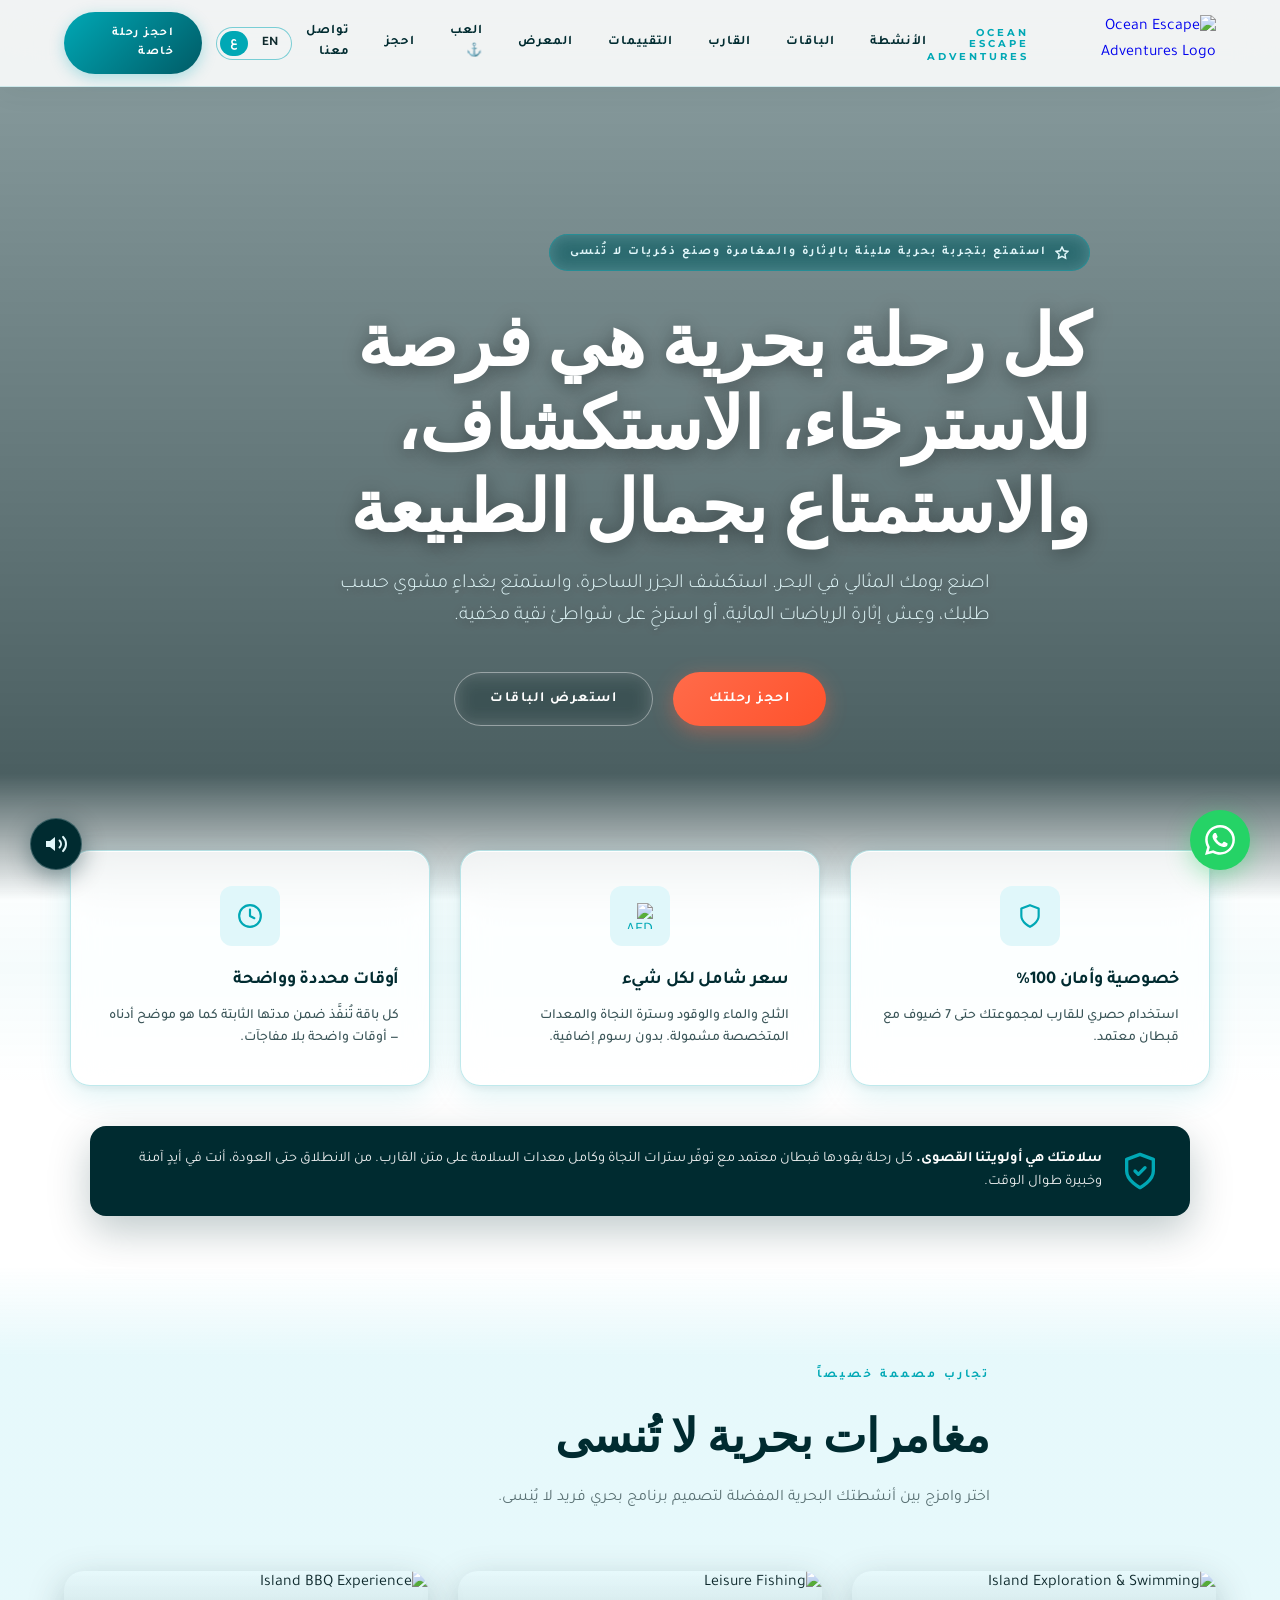
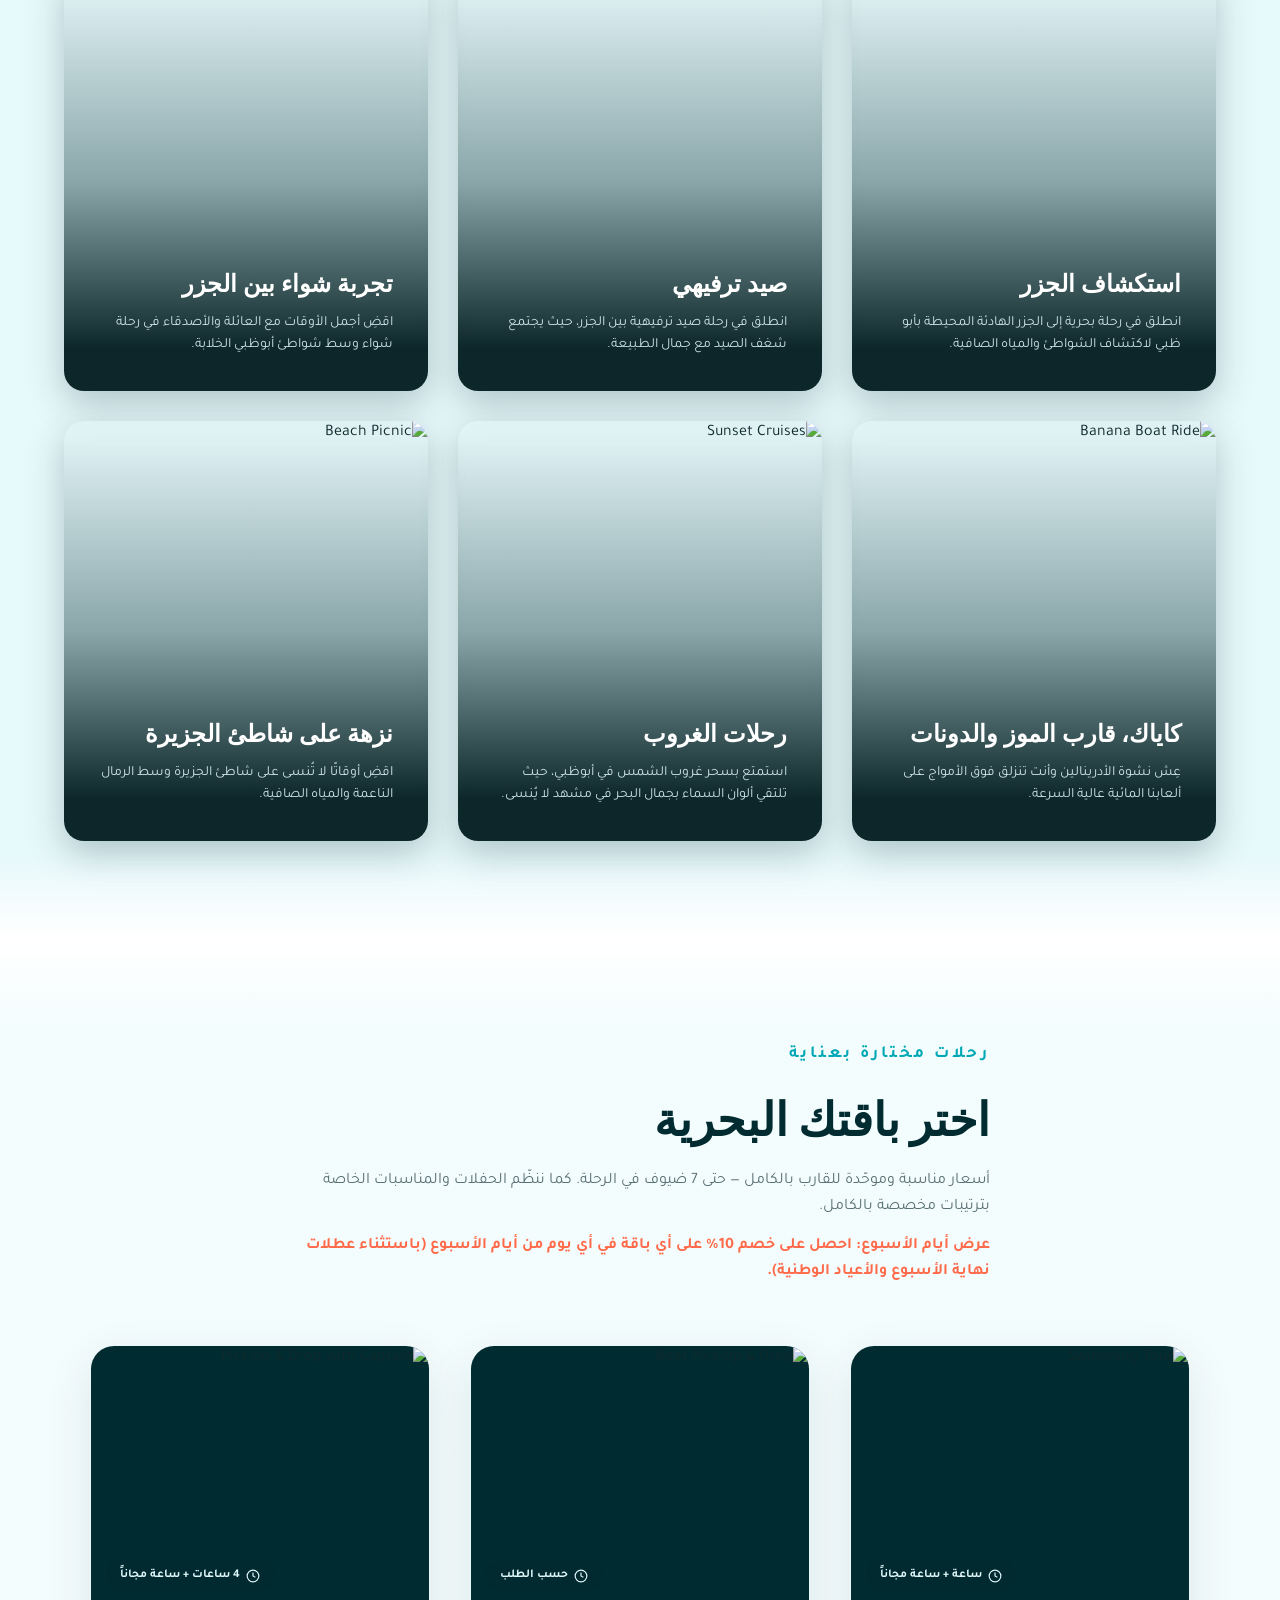
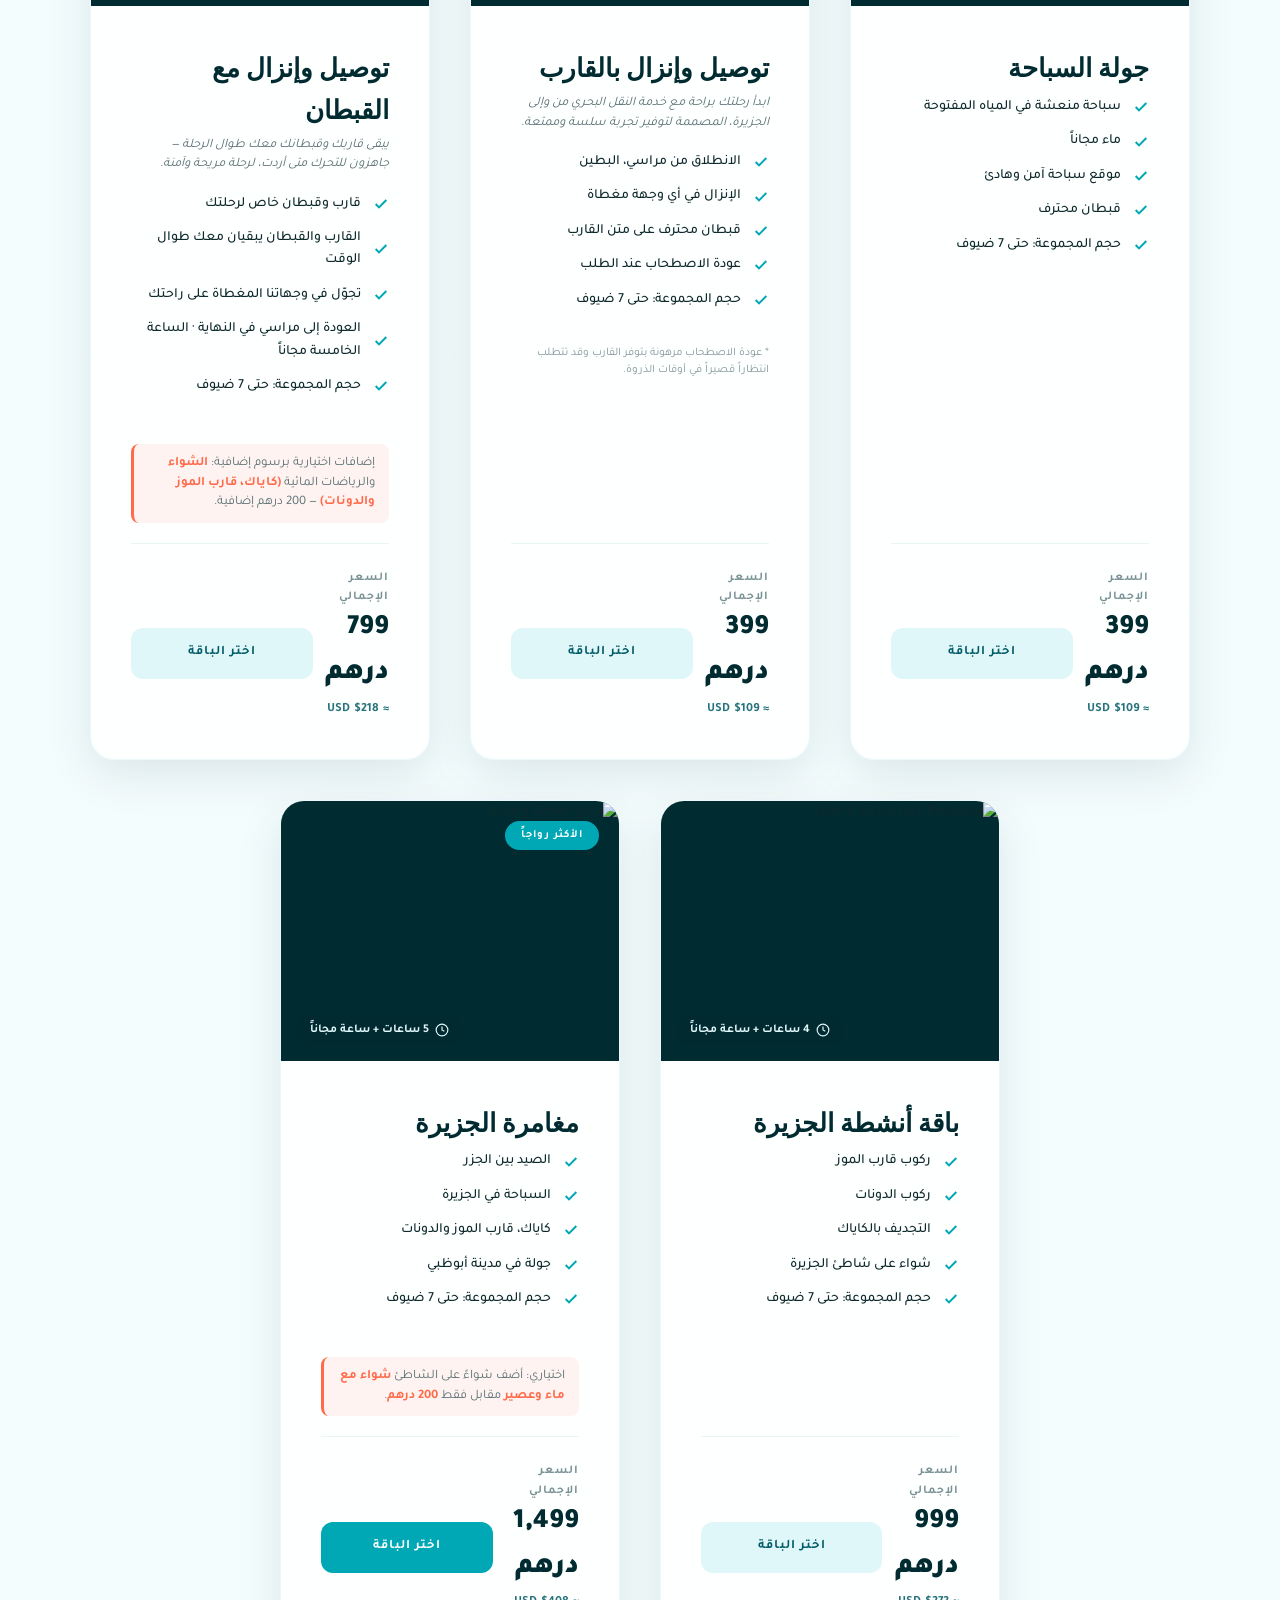
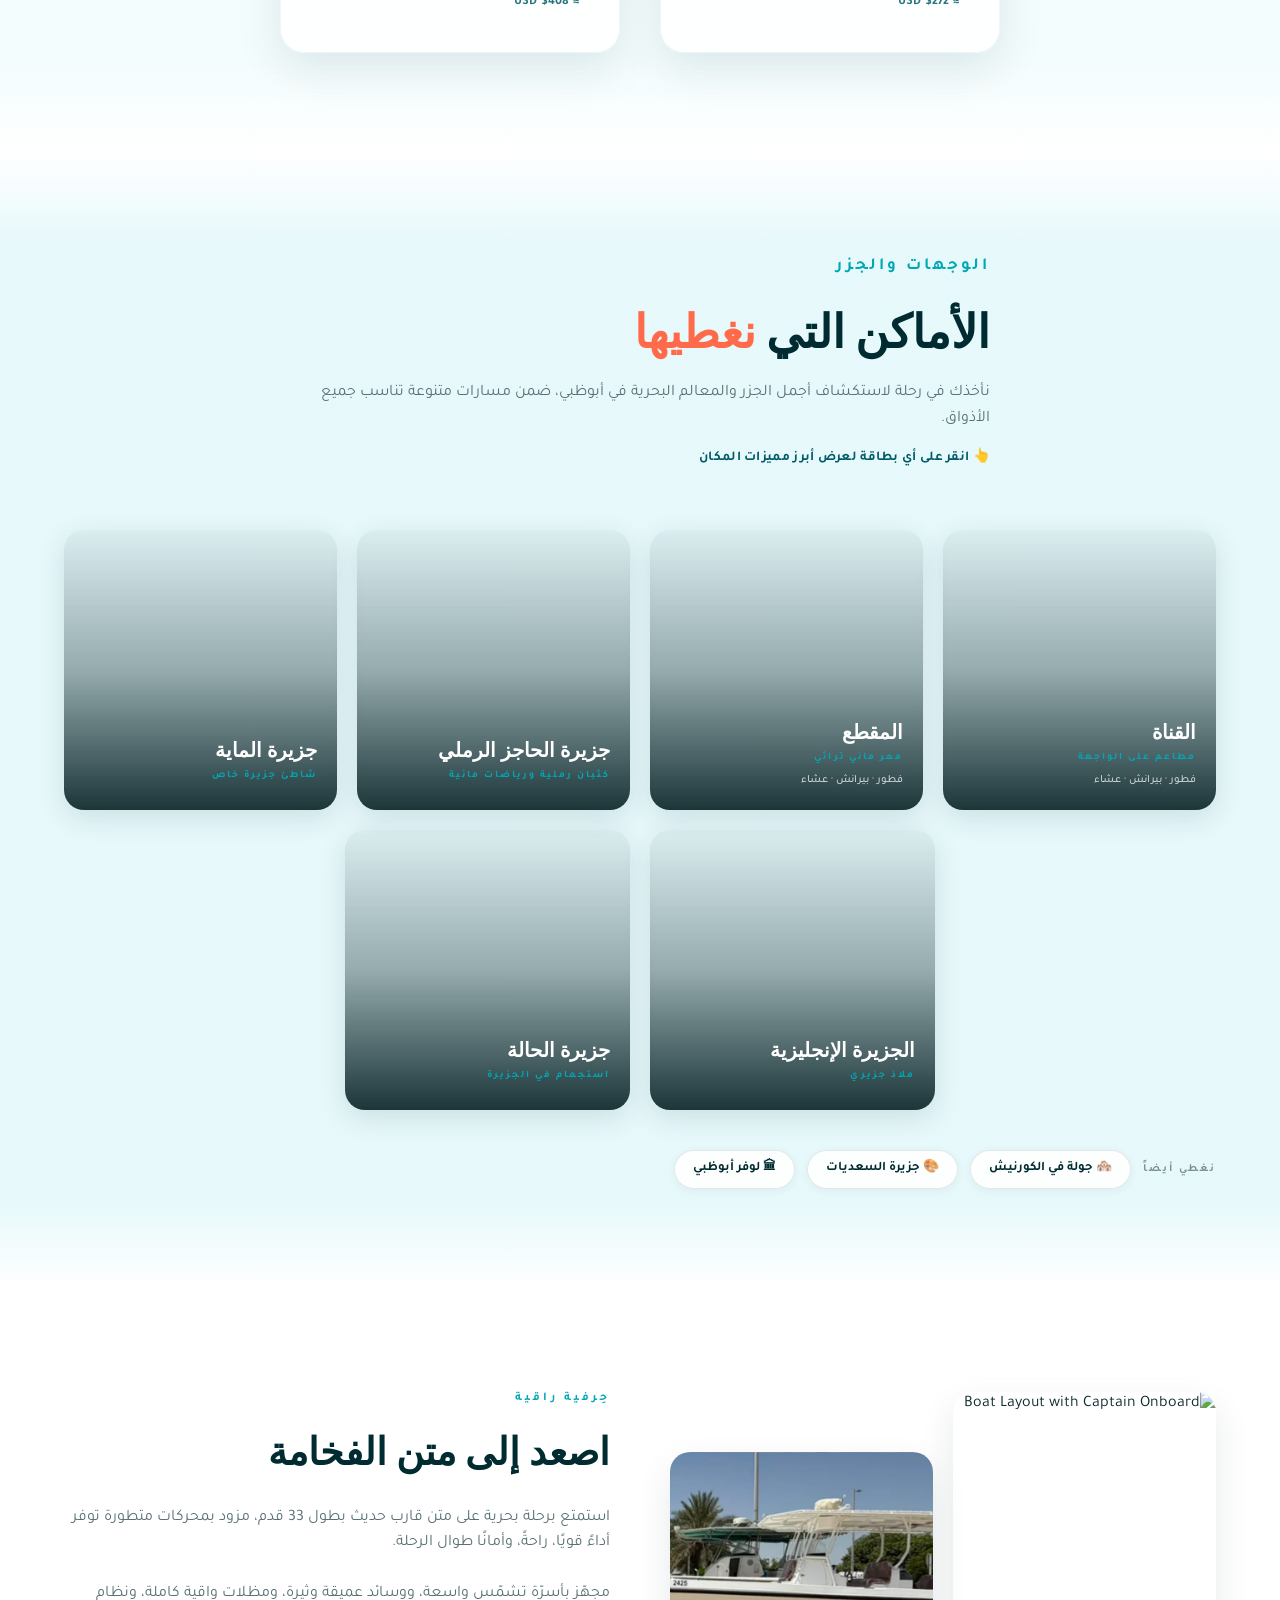
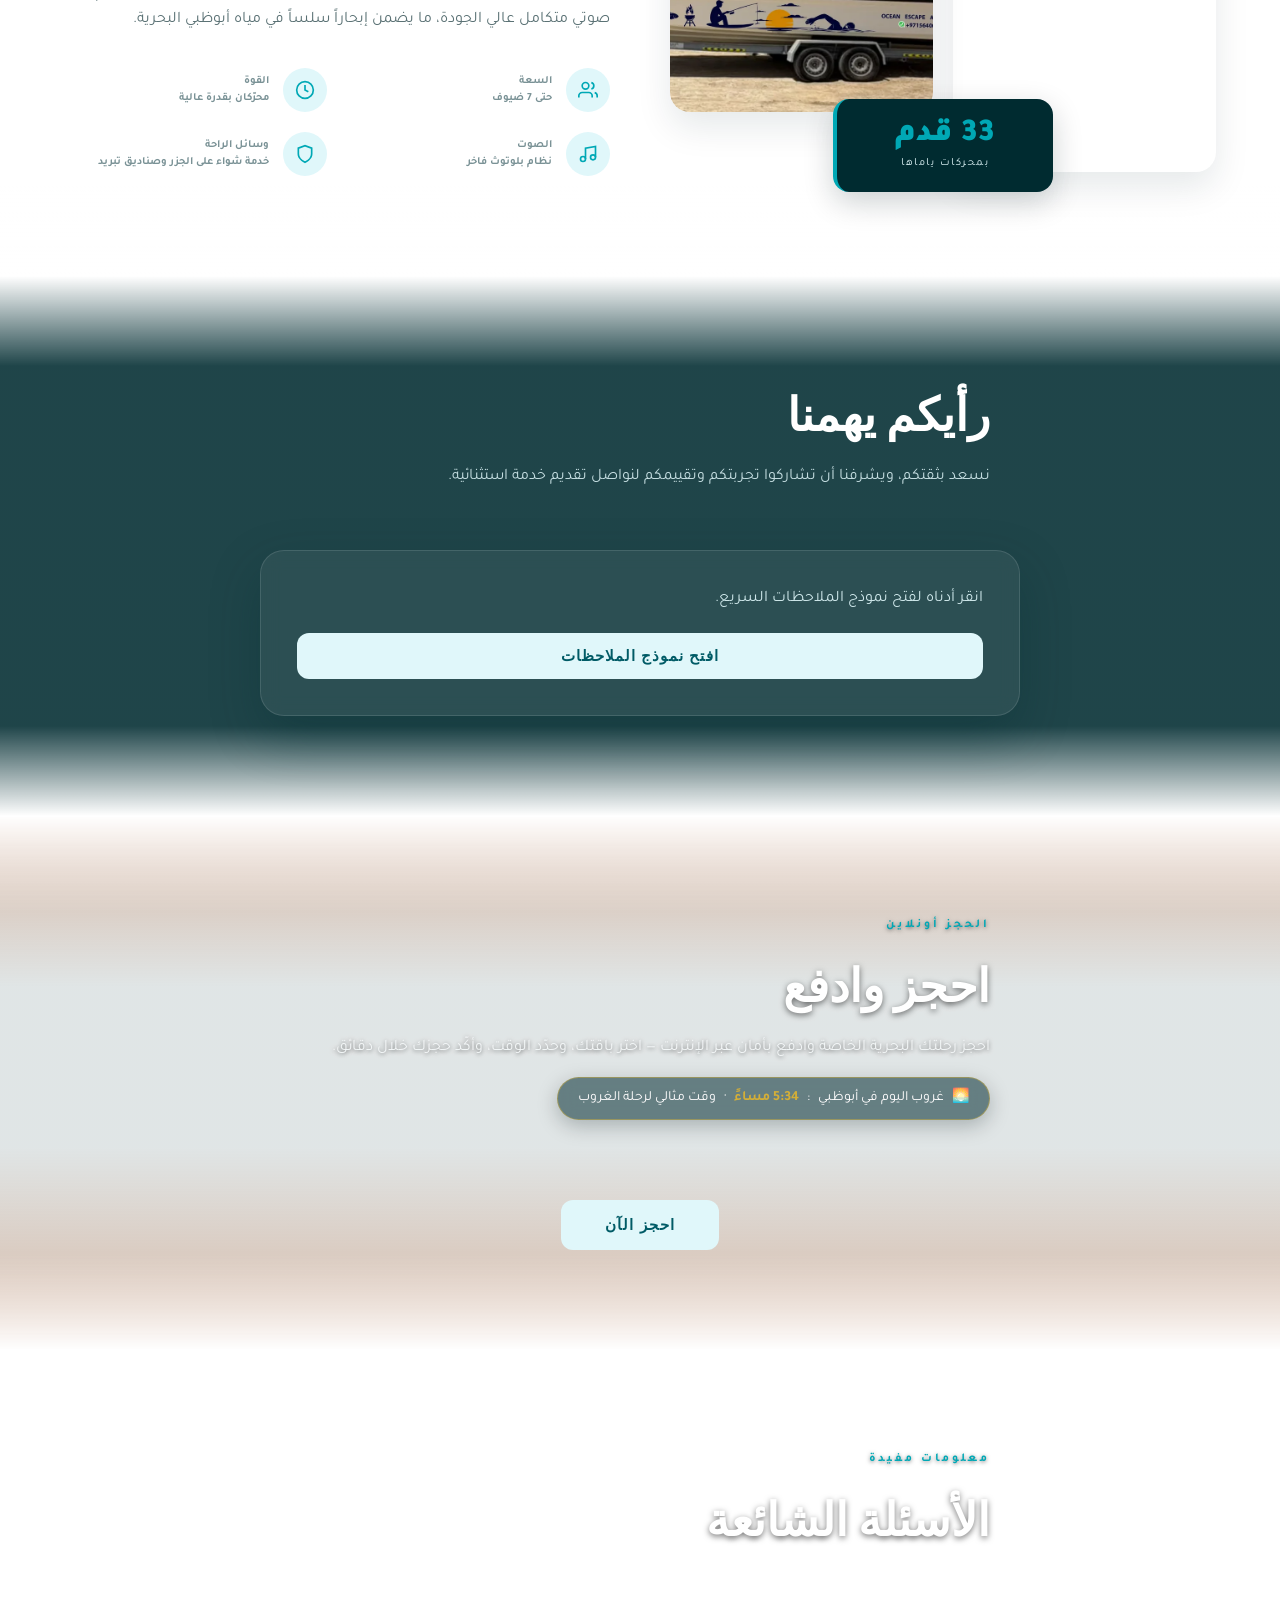
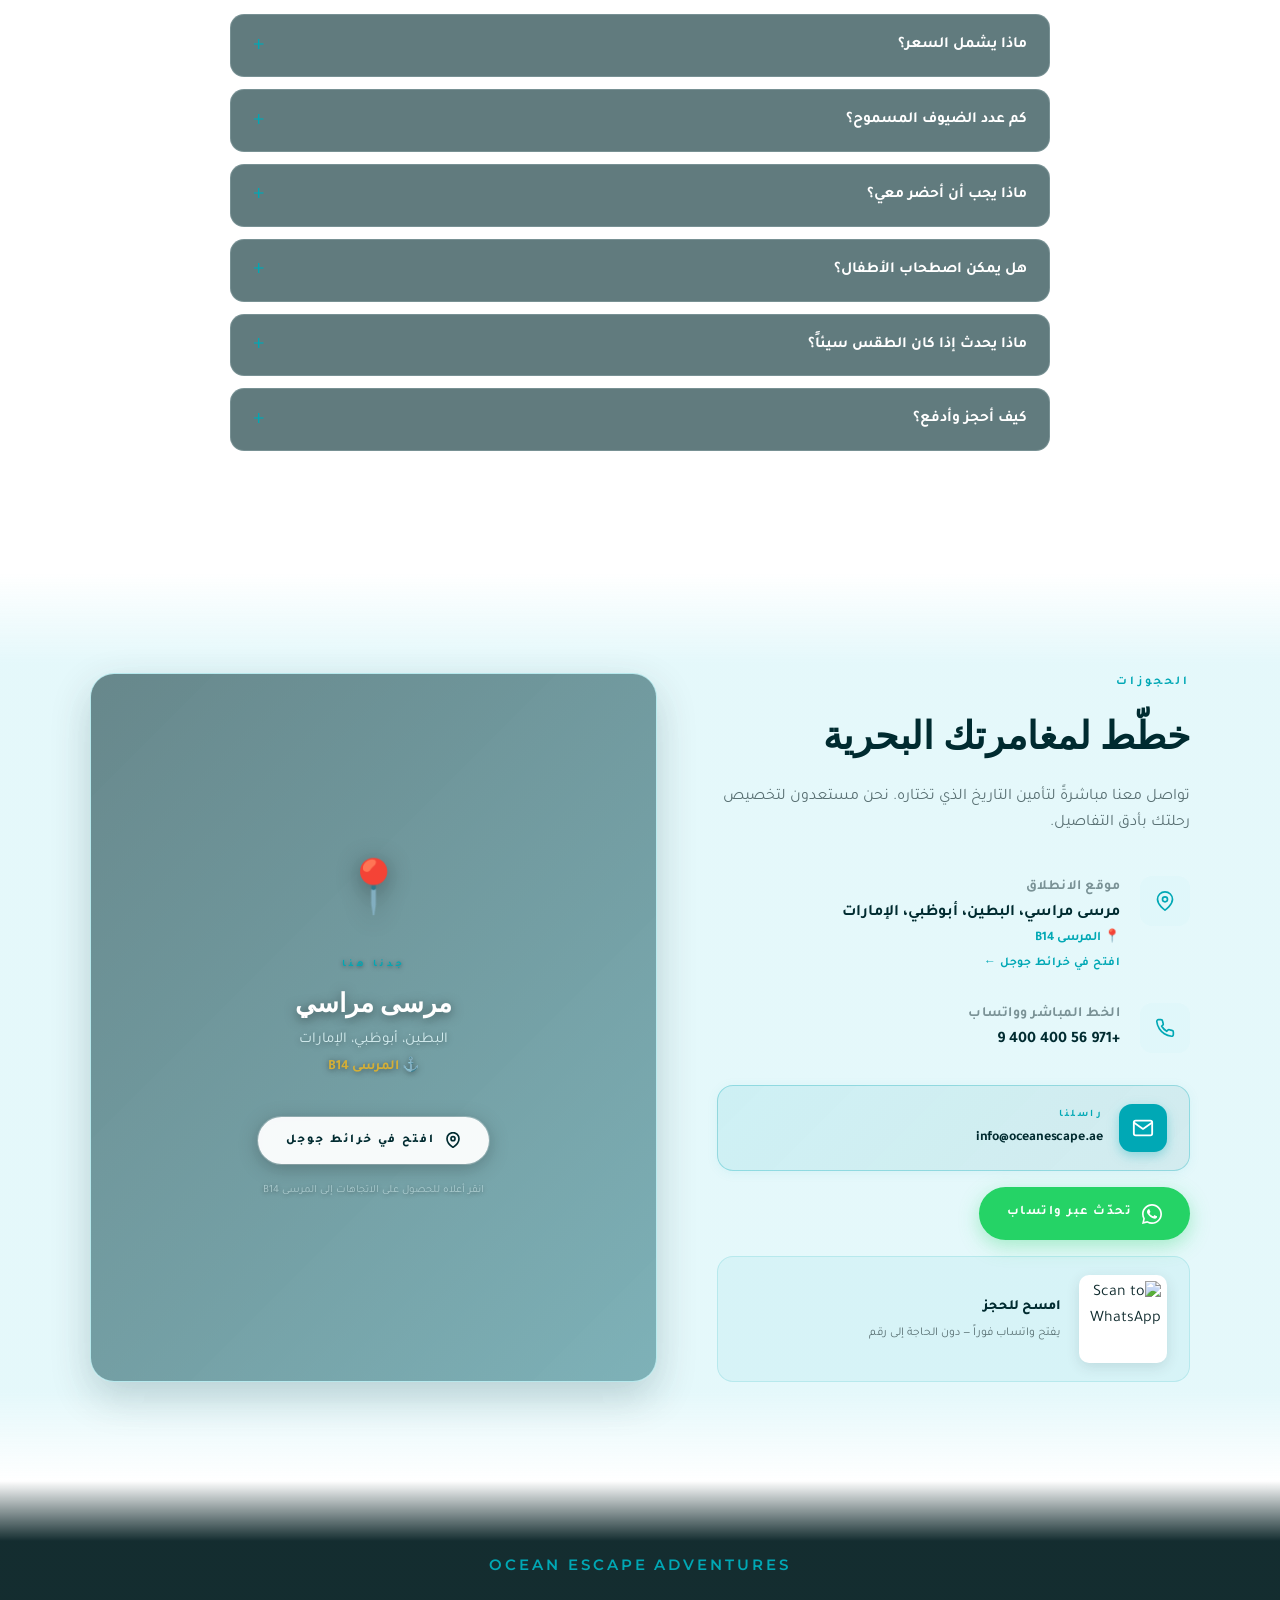
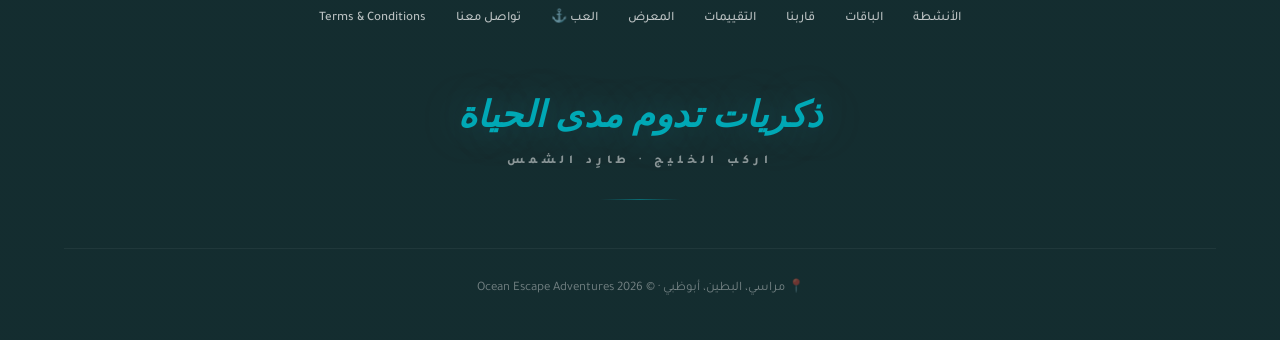
==== commit f37a3c7e: "Add files via upload" ====
--- a/index.html
+++ b/index.html
@@ -1364,7 +1364,7 @@
 <a href="#packages"><span data-i18n="k188">Packages</span></a>
 <a href="#about"><span data-i18n="k189">Our Boat</span></a>
 <a href="#feedback"><span data-i18n="k190">Reviews</span></a>
-<a href="/gallery"><span data-i18n="nav_gallery">Gallery</span></a><a href="/play"><span data-i18n="nav_play">Play ⚓</span></a><a href="#contact"><span data-i18n="k191">Contact</span></a>
+<a href="/gallery"><span data-i18n="nav_gallery">Gallery</span></a><a href="/play"><span data-i18n="nav_play">Play ⚓</span></a><a href="#contact"><span data-i18n="k191">Contact</span></a><a href="terms.html">Terms &amp; Conditions</a>
 </div>
 <!-- Tagline block -->
 <div class="footer-tagline-block">
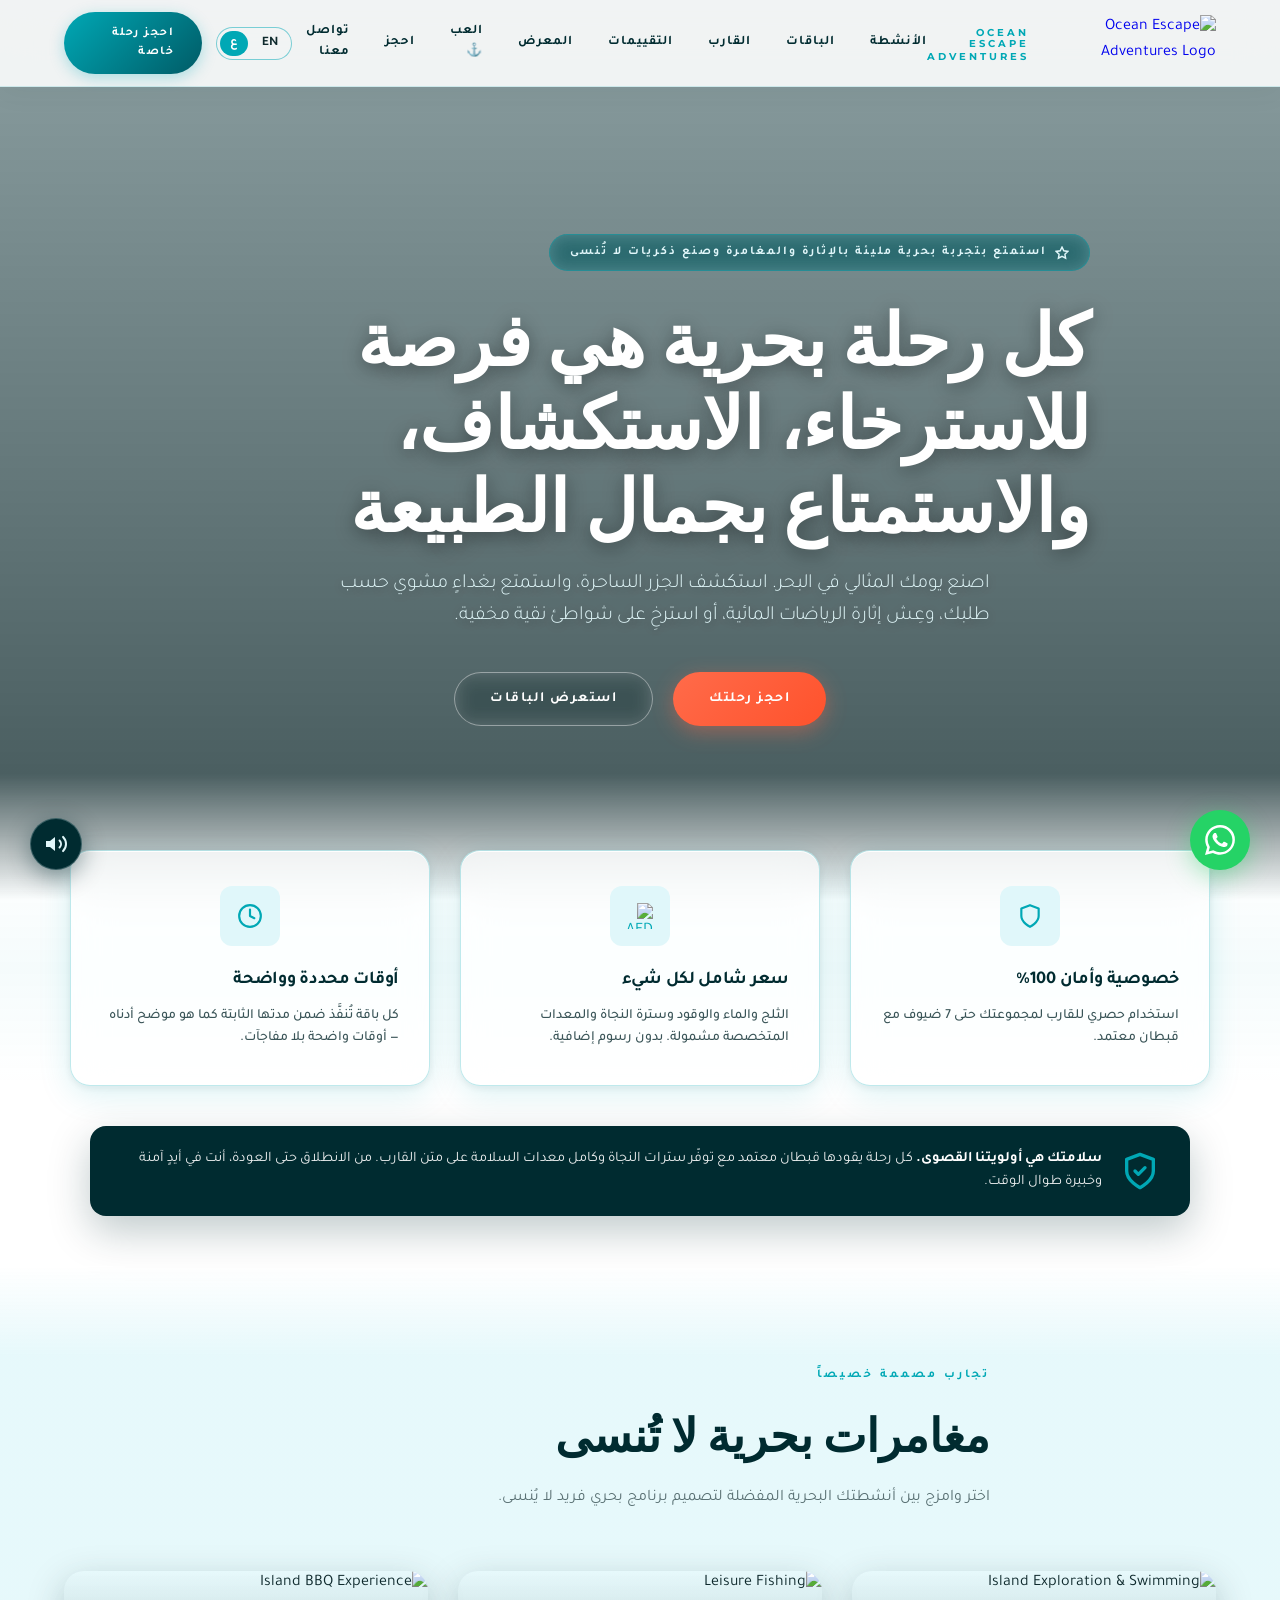
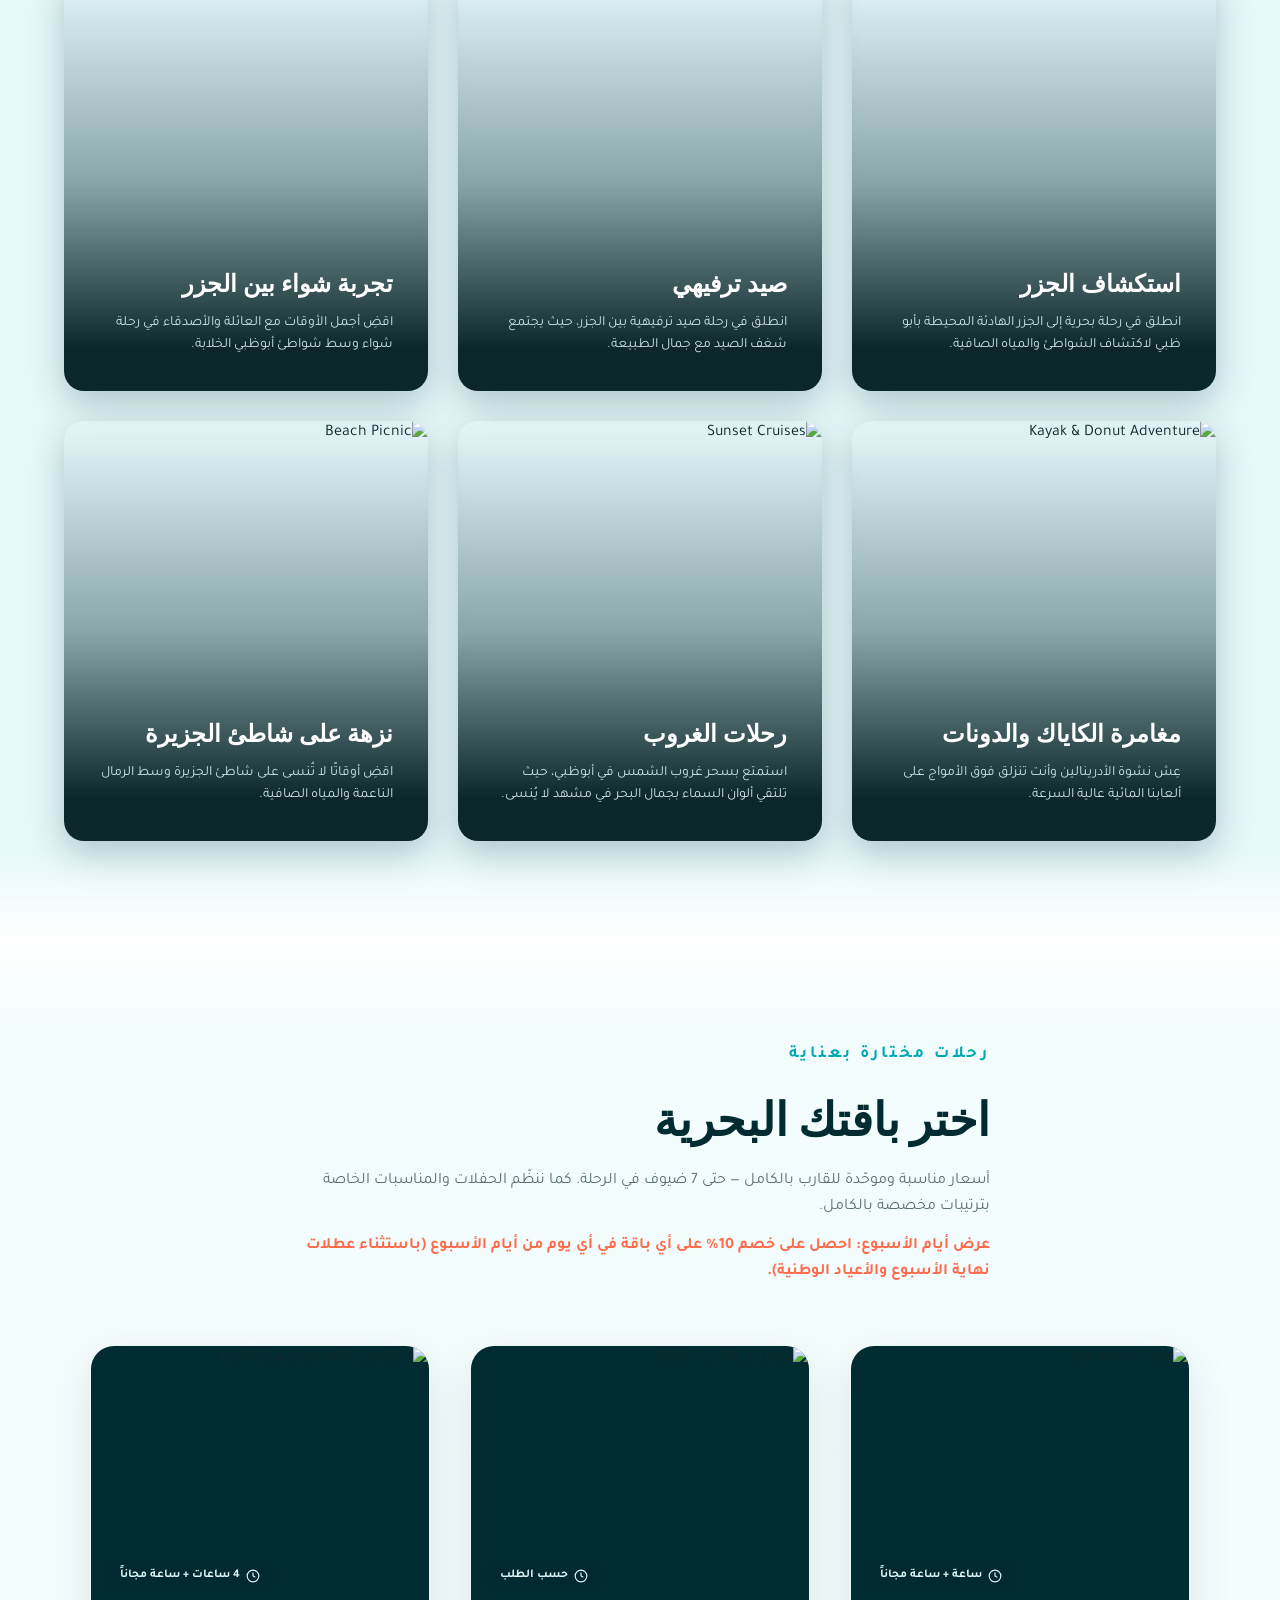
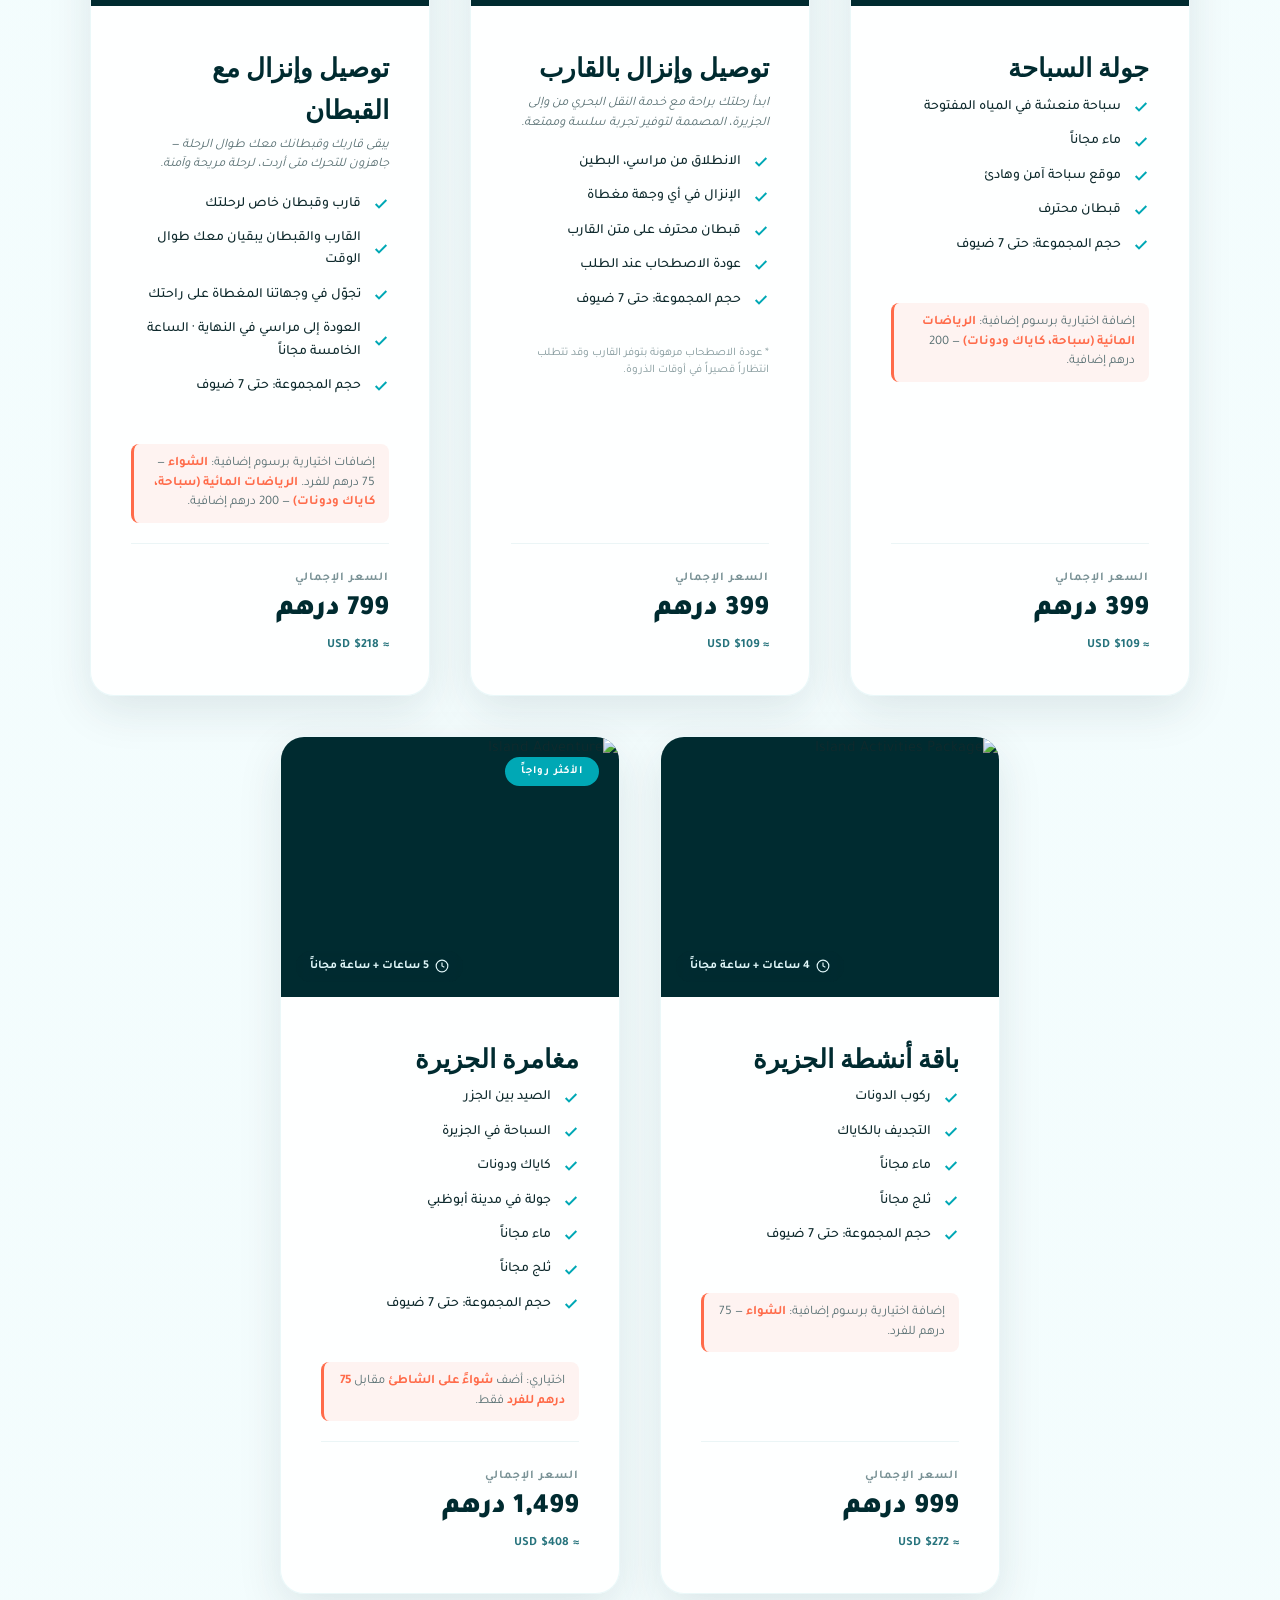
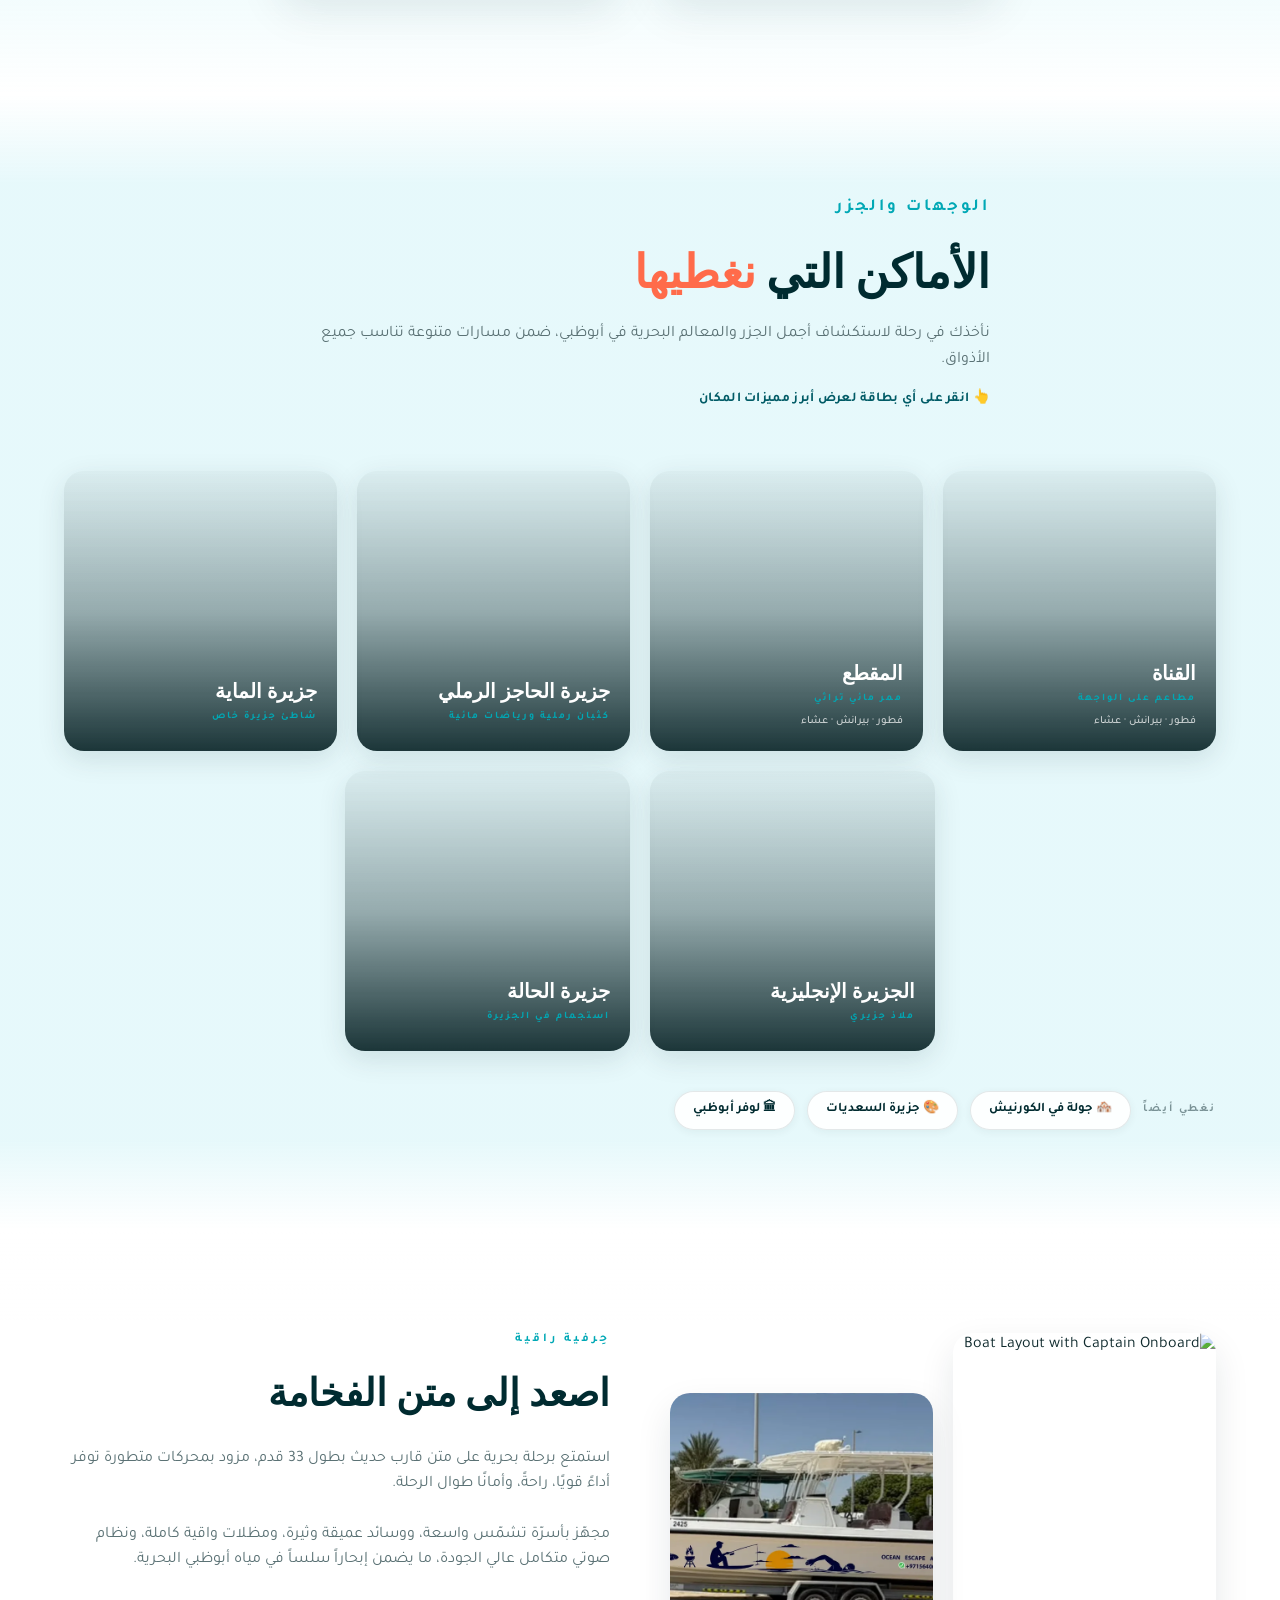
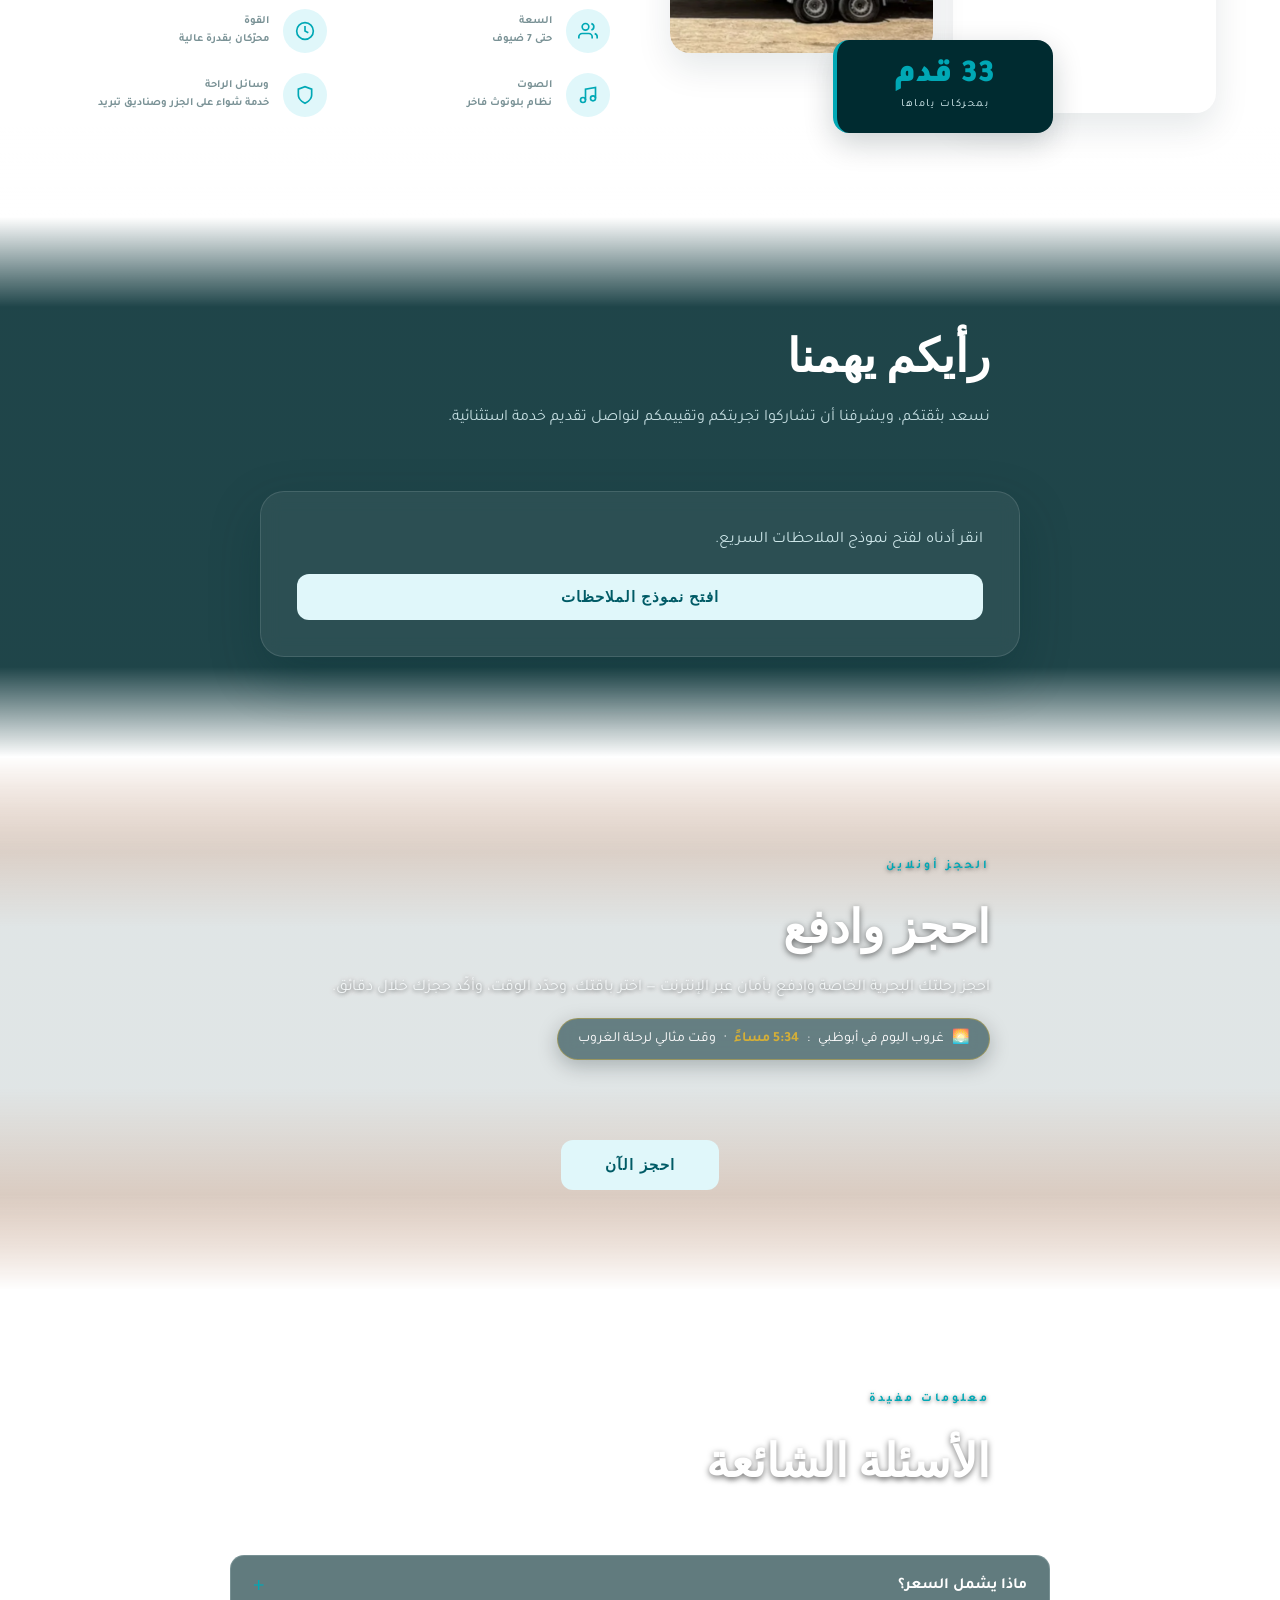
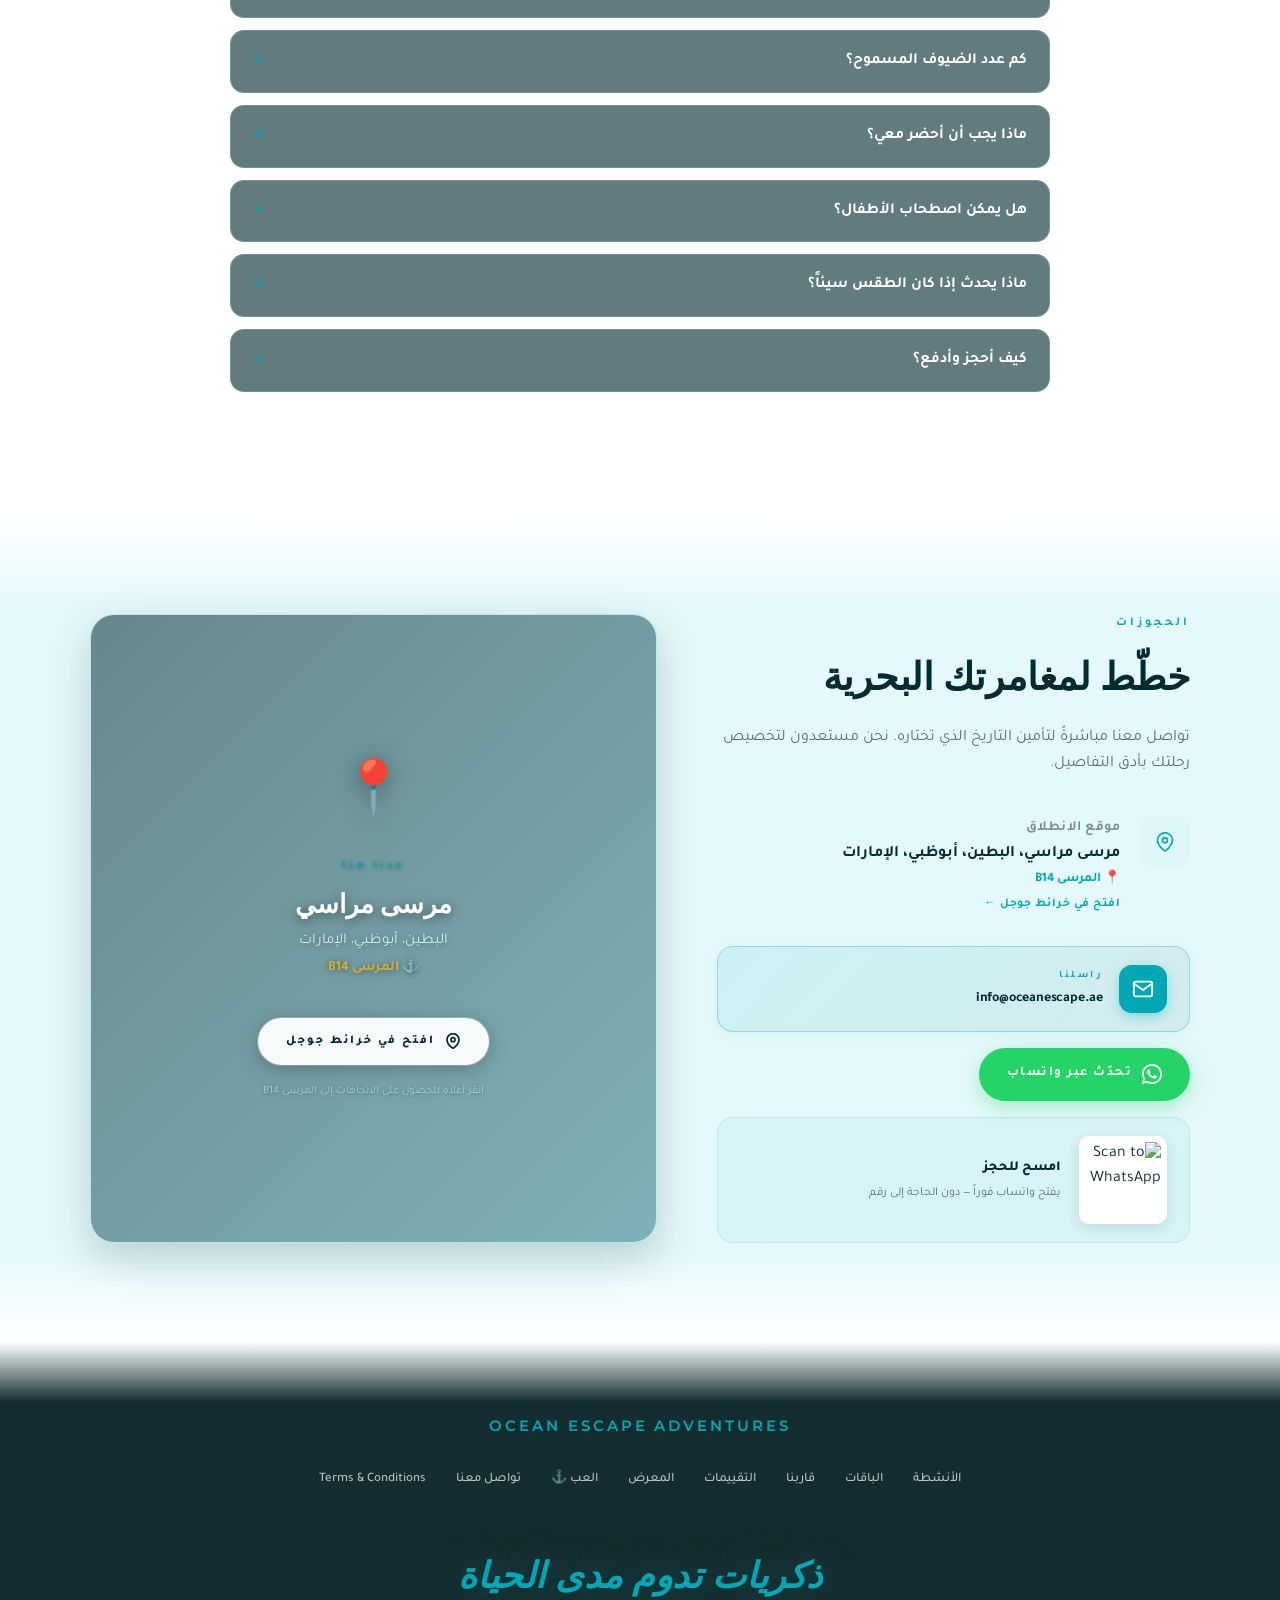
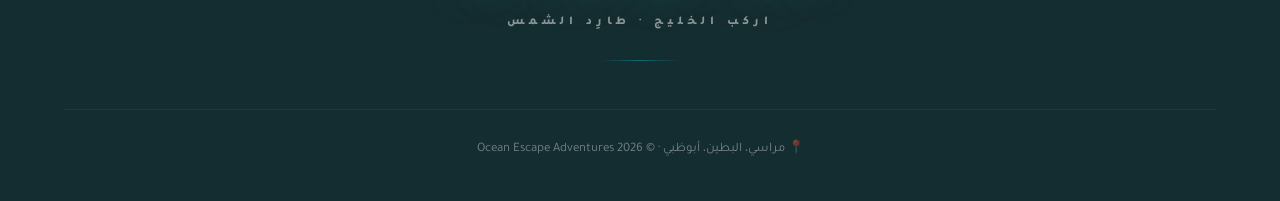
==== commit 5369a6ba: "Add files via upload" ====
--- a/index.html
+++ b/index.html
@@ -10,7 +10,7 @@
 <link href="assets/favicon-16.png" rel="icon" sizes="16x16" type="image/png"/>
 <link href="assets/favicon-192.png" rel="icon" sizes="192x192" type="image/png"/>
 <link href="assets/apple-touch-icon.png" rel="apple-touch-icon"/>
-<meta content="Abu Dhabi's premier private boat tours. Island adventures, fishing, BBQ, banana boat &amp; more. Departing Marasy, Al Bateen. Max 7 guests." name="description"/>
+<meta content="Abu Dhabi's premier private boat tours. Island adventures, fishing, BBQ, watersports &amp; more. Departing Marasy, Al Bateen. Max 7 guests." name="description"/>
 <link href="https://fonts.googleapis.com" rel="preconnect"/>
 <link href="https://fonts.googleapis.com/css2?family=Playfair+Display:ital,wght@0,600;0,800;1,400&amp;family=Montserrat:wght@300;400;500;600;700;900&amp;display=swap" rel="stylesheet"/>
 <style>
@@ -724,10 +724,10 @@
 </div>
 </div>
 <div class="activity-card">
-<img alt="Banana Boat Ride" class="activity-img" src="assets/img-05.webp"/>
+<img alt="Kayak &amp; Donut Adventure" class="activity-img" src="assets/kayak-donut-adventure.webp"/>
 <div class="activity-overlay"></div>
 <div class="activity-content">
-<h3><span data-i18n="k30">Kayak, Banana Boat &amp; Donut</span></h3>
+<h3><span data-i18n="k30">Kayak &amp; Donut Adventure</span></h3>
 <p><span data-i18n="k31">Feel the pure rush of adrenaline as you glide across the waves on our high-speed watersport towables.</span></p>
 </div>
 </div>
@@ -772,15 +772,15 @@
 <li><svg fill="none" height="16" stroke="currentColor" stroke-width="3" viewbox="0 0 24 24" width="16"><polyline points="20 6 9 17 4 12"></polyline></svg> <span data-i18n="k45">Professional Captain</span></li>
 <li><svg fill="none" height="16" stroke="currentColor" stroke-width="3" viewbox="0 0 24 24" width="16"><polyline points="20 6 9 17 4 12"></polyline></svg> <span data-i18n="k46">Group Size: Up to 7 Guests</span></li>
 </ul>
+<div class="pkg-addon"><span data-i18n="k199">Optional add-on at extra cost:</span> <strong><span data-i18n="k73">Water sports (Swimming, Kayak &amp; Donut)</span></strong><span data-i18n="k74"> — AED 99 per person.</span></div>
 <div class="package-price-wrap">
 <div><div class="price-lbl"><span data-i18n="k47">Total Price</span></div><div class="price-val"><span data-i18n="k48">AED 399</span></div><div class="usd-hint" data-aed="399"></div></div>
-<a class="package-btn" href="https://wa.me/971564004009?text=Hi%2C%20I%27m%20interested%20in%20the%20Swimming%20Tour" target="_blank" data-pkg-key="k41"><span data-i18n="k49">Select Package</span></a>
 </div>
 </div>
 </div>
 <div class="package-card">
 <div class="package-image-wrap">
-<img alt="Boat Pick-Up &amp; Drop" class="package-img" src="assets/img-09.webp"/>
+<img alt="Boat Pick-Up &amp; Drop" class="package-img" src="assets/img-09.webp" style="object-position: top;"/>
 <div class="package-meta">
 <svg fill="none" height="14" stroke="currentColor" stroke-width="2" viewbox="0 0 24 24" width="14"><circle cx="12" cy="12" r="10"></circle><polyline points="12 6 12 12 16 14"></polyline></svg> <span data-i18n="k50">On Demand</span> </div>
 </div>
@@ -797,7 +797,6 @@
 <p class="pkg-footnote"><span data-i18n="k58">* Return pick-up is subject to boat availability and may involve a short wait during busy periods.</span></p>
 <div class="package-price-wrap">
 <div><div class="price-lbl"><span data-i18n="k59">Total Price</span></div><div class="price-val"><span data-i18n="k60">AED 399</span></div><div class="usd-hint" data-aed="399"></div></div>
-<a class="package-btn" href="https://wa.me/971564004009?text=Hi%2C%20I%27m%20interested%20in%20Boat%20Pick-Up%20%26%20Drop" target="_blank" data-pkg-key="k51"><span data-i18n="k61">Select Package</span></a>
 </div>
 </div>
 </div>
@@ -817,10 +816,9 @@
 <li><svg fill="none" height="16" stroke="currentColor" stroke-width="3" viewbox="0 0 24 24" width="16"><polyline points="20 6 9 17 4 12"></polyline></svg> <span data-i18n="k68">Return to Marasy at the End · 5th Hour Free</span></li>
 <li><svg fill="none" height="16" stroke="currentColor" stroke-width="3" viewbox="0 0 24 24" width="16"><polyline points="20 6 9 17 4 12"></polyline></svg> <span data-i18n="k69">Group Size: Up to 7 Guests</span></li>
 </ul>
-<div class="pkg-addon"><span data-i18n="k70">Optional add-ons at extra cost:</span> <strong><span data-i18n="k71">BBQ</span></strong> <span data-i18n="k72">and water sports</span> <strong><span data-i18n="k73">(Kayak, Banana Boat &amp; Donut)</span></strong><span data-i18n="k74"> — AED 200 extra.</span></div>
+<div class="pkg-addon"><span data-i18n="k70">Optional add-ons at extra cost:</span> <strong><span data-i18n="k71">BBQ</span></strong><span data-i18n="k72"> — AED 75 per person.</span> <strong><span data-i18n="k73">Water sports (Swimming, Kayak &amp; Donut)</span></strong><span data-i18n="k74"> — AED 99 per person.</span></div>
 <div class="package-price-wrap">
 <div><div class="price-lbl"><span data-i18n="k75">Total Price</span></div><div class="price-val"><span data-i18n="k76">AED 799</span></div><div class="usd-hint" data-aed="799"></div></div>
-<a class="package-btn" href="https://wa.me/971564004009?text=Hi%2C%20I%27m%20interested%20in%20Pick-Up%20%26%20Drop%20with%20Captain" target="_blank" data-pkg-key="k63"><span data-i18n="k77">Select Package</span></a>
 </div>
 </div>
 </div>
@@ -833,15 +831,15 @@
 <div class="package-body">
 <h3><span data-i18n="k79">Island Activities Package</span></h3>
 <ul class="package-features">
-<li><svg fill="none" height="16" stroke="currentColor" stroke-width="3" viewbox="0 0 24 24" width="16"><polyline points="20 6 9 17 4 12"></polyline></svg> <span data-i18n="k80">Banana Boat Ride</span></li>
 <li><svg fill="none" height="16" stroke="currentColor" stroke-width="3" viewbox="0 0 24 24" width="16"><polyline points="20 6 9 17 4 12"></polyline></svg> <span data-i18n="k81">Donut Ride</span></li>
 <li><svg fill="none" height="16" stroke="currentColor" stroke-width="3" viewbox="0 0 24 24" width="16"><polyline points="20 6 9 17 4 12"></polyline></svg> <span data-i18n="k82">Kayaking</span></li>
-<li><svg fill="none" height="16" stroke="currentColor" stroke-width="3" viewbox="0 0 24 24" width="16"><polyline points="20 6 9 17 4 12"></polyline></svg> <span data-i18n="k83">Beachside Island BBQ</span></li>
+<li><svg fill="none" height="16" stroke="currentColor" stroke-width="3" viewbox="0 0 24 24" width="16"><polyline points="20 6 9 17 4 12"></polyline></svg> <span data-i18n="k43">Complimentary Water</span></li>
+<li><svg fill="none" height="16" stroke="currentColor" stroke-width="3" viewbox="0 0 24 24" width="16"><polyline points="20 6 9 17 4 12"></polyline></svg> <span data-i18n="k198">Complimentary Ice</span></li>
 <li><svg fill="none" height="16" stroke="currentColor" stroke-width="3" viewbox="0 0 24 24" width="16"><polyline points="20 6 9 17 4 12"></polyline></svg> <span data-i18n="k84">Group Size: Up to 7 Guests</span></li>
 </ul>
+<div class="pkg-addon"><span data-i18n="k199">Optional add-on at extra cost:</span> <strong><span data-i18n="k71">BBQ</span></strong><span data-i18n="k72"> — AED 75 per person.</span></div>
 <div class="package-price-wrap">
 <div><div class="price-lbl"><span data-i18n="k85">Total Price</span></div><div class="price-val"><span data-i18n="k86">AED 999</span></div><div class="usd-hint" data-aed="999"></div></div>
-<a class="package-btn" href="https://wa.me/971564004009?text=Hi%2C%20I%27m%20interested%20in%20the%20Island%20Activities%20Package" target="_blank" data-pkg-key="k79"><span data-i18n="k87">Select Package</span></a>
 </div>
 </div>
 </div>
@@ -857,14 +855,15 @@
 <ul class="package-features">
 <li><svg fill="none" height="16" stroke="currentColor" stroke-width="3" viewbox="0 0 24 24" width="16"><polyline points="20 6 9 17 4 12"></polyline></svg> <span data-i18n="k91">Fishing Between the Islands</span></li>
 <li><svg fill="none" height="16" stroke="currentColor" stroke-width="3" viewbox="0 0 24 24" width="16"><polyline points="20 6 9 17 4 12"></polyline></svg> <span data-i18n="k92">Island Swimming</span></li>
-<li><svg fill="none" height="16" stroke="currentColor" stroke-width="3" viewbox="0 0 24 24" width="16"><polyline points="20 6 9 17 4 12"></polyline></svg> <span data-i18n="k93">Kayak, Banana Boat &amp; Donut</span></li>
+<li><svg fill="none" height="16" stroke="currentColor" stroke-width="3" viewbox="0 0 24 24" width="16"><polyline points="20 6 9 17 4 12"></polyline></svg> <span data-i18n="k93">Kayak &amp; Donut</span></li>
 <li><svg fill="none" height="16" stroke="currentColor" stroke-width="3" viewbox="0 0 24 24" width="16"><polyline points="20 6 9 17 4 12"></polyline></svg> <span data-i18n="k94">Abu Dhabi City Tour</span></li>
+<li><svg fill="none" height="16" stroke="currentColor" stroke-width="3" viewbox="0 0 24 24" width="16"><polyline points="20 6 9 17 4 12"></polyline></svg> <span data-i18n="k43">Complimentary Water</span></li>
+<li><svg fill="none" height="16" stroke="currentColor" stroke-width="3" viewbox="0 0 24 24" width="16"><polyline points="20 6 9 17 4 12"></polyline></svg> <span data-i18n="k198">Complimentary Ice</span></li>
 <li><svg fill="none" height="16" stroke="currentColor" stroke-width="3" viewbox="0 0 24 24" width="16"><polyline points="20 6 9 17 4 12"></polyline></svg> <span data-i18n="k95">Group Size: Up to 7 Guests</span></li>
 </ul>
-<div class="pkg-addon"><span data-i18n="k96">Optional: add a beachside</span> <strong><span data-i18n="k97">BBQ with Water &amp; Juice</span></strong> <span data-i18n="k98">for just</span> <strong><span data-i18n="k99">AED 200</span></strong><span data-i18n="k100">.</span></div>
+<div class="pkg-addon"><span data-i18n="k96">Optional: add a</span> <strong><span data-i18n="k97">beachside BBQ</span></strong> <span data-i18n="k98">for just</span> <strong><span data-i18n="k99">AED 75 per person</span></strong><span data-i18n="k100">.</span></div>
 <div class="package-price-wrap">
 <div><div class="price-lbl"><span data-i18n="k101">Total Price</span></div><div class="price-val"><span data-i18n="k102">AED 1,499</span></div><div class="usd-hint" data-aed="1499"></div></div>
-<a class="package-btn" href="https://wa.me/971564004009?text=Hi%2C%20I%27m%20interested%20in%20the%20Island%20Adventure%20Package" target="_blank" data-pkg-key="k90"><span data-i18n="k103">Select Package</span></a>
 </div>
 </div>
 </div>
@@ -1271,15 +1270,6 @@
 <p><span data-i18n="k168">Marasy Marina, Al Bateen, Abu Dhabi, UAE</span><br/><strong style="color:var(--turquoise);font-size:13px;"><span data-i18n="k169">📍 Berth B14</span></strong><br/><a href="https://maps.app.goo.gl/gt117scnD8UD8ktVA" style="font-size:12px;color:var(--turquoise);font-weight:600;letter-spacing:0.5px;" target="_blank"><span data-i18n="k170">Open in Google Maps →</span></a></p>
 </div>
 </div>
-<div class="contact-method">
-<div class="contact-icon">
-<svg fill="none" height="20" stroke="currentColor" stroke-width="2" viewbox="0 0 24 24" width="20"><path d="M22 16.92v3a2 2 0 0 1-2.18 2 19.79 19.79 0 0 1-8.63-3.07 19.5 19.5 0 0 1-6-6 19.79 19.79 0 0 1-3.07-8.67A2 2 0 0 1 4.11 2h3a2 2 0 0 1 2 1.72 12.84 12.84 0 0 0 .7 2.81 2 2 0 0 1-.45 2.11L8.09 9.91a16 16 0 0 0 6 6l1.27-1.27a2 2 0 0 1 2.11-.45 12.84 12.84 0 0 0 2.81.7A2 2 0 0 1 22 16.92z"></path></svg>
-</div>
-<div>
-<h4><span data-i18n="k171">Direct Hotline &amp; WhatsApp</span></h4>
-<a href="https://wa.me/971564004009"><span data-i18n="k172">+971 56 400 400 9</span></a>
-</div>
-</div>
 <div class="contact-reach">
 <!-- Email — prominent -->
 
@@ -1378,7 +1368,7 @@
 <a class="wa-float" href="https://wa.me/971564004009" target="_blank" title="Chat on WhatsApp" data-wa-generic="1">
 <svg fill="white" height="30" viewbox="0 0 24 24" width="30"><path d="M17.472 14.382c-.297-.149-1.758-.867-2.03-.967-.273-.099-.471-.148-.67.15-.197.297-.767.966-.94 1.164-.173.199-.347.223-.644.075-.297-.15-1.255-.463-2.39-1.475-.883-.788-1.48-1.761-1.653-2.059-.173-.297-.018-.458.13-.606.134-.133.298-.347.446-.52.149-.174.198-.298.298-.497.099-.198.05-.371-.025-.52-.075-.149-.669-1.612-.916-2.207-.242-.579-.487-.5-.669-.51-.173-.008-.371-.01-.57-.01-.198 0-.52.074-.792.372-.272.297-1.04 1.016-1.04 2.479 0 1.462 1.065 2.875 1.213 3.074.149.198 2.096 3.2 5.077 4.487.709.306 1.262.489 1.694.625.712.227 1.36.195 1.871.118.571-.085 1.758-.719 2.006-1.413.248-.694.248-1.289.173-1.413-.074-.124-.272-.198-.57-.347m-5.421 7.403h-.004a9.87 9.87 0 01-5.031-1.378l-.361-.214-3.741.982.998-3.648-.235-.374a9.86 9.86 0 01-1.51-5.26c.001-5.45 4.436-9.884 9.888-9.884 2.64 0 5.122 1.03 6.988 2.898a9.825 9.825 0 012.893 6.994c-.003 5.45-4.437 9.884-9.885 9.884m8.413-18.297A11.815 11.815 0 0012.05 0C5.495 0 .16 5.335.157 11.892c0 2.096.547 4.142 1.588 5.945L0 24l6.335-1.662c1.746.953 3.71 1.444 5.703 1.445h.005c6.554 0 11.89-5.335 11.893-11.893a11.821 11.821 0 00-3.48-8.413z"></path></svg>
 </a>
-<script>window.I18N={"en": {"k0": "Ocean Escape", "k1": "Adventures", "k2": "Activities", "k3": "Packages", "k4": "The Boat", "k5": "Reviews", "k6": "Contact", "k7": "Book Private Tour", "k8": "Enjoy a thrilling sea experience full of adventure and unforgettable memories", "k9": "Every sea trip is a chance to relax, explore, and enjoy nature's beauty", "k10": "Craft your perfect day at sea. Explore majestic islands, enjoy customized BBQ lunches, experience thrilling water sports, or relax on pristine hidden beaches.", "k11": "Book Your Escape", "k12": "Explore Packages", "k13": "100% Private & Safe", "k14": "Exclusive use of the boat for your group of up to 7 guests with certified captain.", "k15": "All-Inclusive Pricing", "k16": "Ice, water, fuel, life jacket, and specialized equipment included. No additional fees.", "k17": "Clear, Fixed Timings", "k18": "Each package runs for its fixed duration as listed below — clear timings, no surprises.", "k19": "Your safety is our highest priority.", "k20": "Every trip is led by a certified captain with life jackets and full safety equipment on board. From departure to return, you are in safe, experienced hands at all times.", "k21": "Tailored Experiences", "k22": "Unforgettable Ocean Adventures", "k23": "Mix and match your favorite ocean activities to design an unforgettable bespoke sea itinerary.", "k24": "Island Exploration", "k25": "Set off on a sea trip to the tranquil islands around Abu Dhabi and discover pristine beaches and crystal-clear waters.", "k26": "Leisure Fishing", "k27": "Enjoy a leisure fishing trip between the islands, where the passion of fishing meets the beauty of nature.", "k28": "Island BBQ Experience", "k29": "Spend the best of times with family and friends on a BBQ trip amid Abu Dhabi's stunning beaches.", "k30": "Kayak, Banana Boat & Donut", "k31": "Feel the pure rush of adrenaline as you glide across the waves on our high-speed watersport towables.", "k32": "Sunset Cruises", "k33": "Enjoy the magic of Abu Dhabi's sunset, where the colors of the sky meet the beauty of the sea in an unforgettable scene.", "k34": "Island Beach Picnic", "k35": "Spend unforgettable times on the island beach amid soft sands and clear waters.", "k36": "Curated Charters", "k37": "Select Your Sea Package", "k38": "Fair, flat-rate pricing for the entire boat — up to 7 guests per trip. We also host private parties & celebrations with fully customized arrangements.", "k39": "Weekday Special: Enjoy 10% off any package on any weekday (excludes weekends & national holidays).", "k40": "1+1 Hrs Free", "k41": "Swimming Tour", "k42": "Refreshing Open-Water Swim", "k43": "Complimentary Water", "k44": "Safe, Calm Swimming Spot", "k45": "Professional Captain", "k46": "Group Size: Up to 7 Guests", "k47": "Total Price", "k48": "AED 399", "k49": "Select Package", "k50": "On Demand", "k51": "Boat Pick-Up & Drop", "k52": "Start your trip in comfort with our sea transfer service to and from the island, designed for a smooth and enjoyable experience.", "k53": "Pick-Up from Marasy, Al Bateen", "k54": "Drop-Off at Any Covered Destination", "k55": "Professional Captain Onboard", "k56": "Return Pick-Up On Call", "k57": "Group Size: Up to 7 Guests", "k58": "* Return pick-up is subject to boat availability and may involve a short wait during busy periods.", "k59": "Total Price", "k60": "AED 399", "k61": "Select Package", "k62": "4+1 Hrs Free", "k63": "Pick-Up & Drop with Captain", "k64": "Your boat and captain stay with you for the whole trip — ready to move whenever you are, for a comfortable and safe journey.", "k65": "Private Boat & Captain for Your Trip", "k66": "Boat & Captain Stay With You Throughout", "k67": "Cruise Our Covered Destinations at Your Pace", "k68": "Return to Marasy at the End · 5th Hour Free", "k69": "Group Size: Up to 7 Guests", "k70": "Optional add-ons at extra cost:", "k71": "BBQ", "k72": "and water sports", "k73": "(Kayak, Banana Boat & Donut)", "k74": " — AED 200 extra.", "k75": "Total Price", "k76": "AED 799", "k77": "Select Package", "k78": "4+1 Hrs Free", "k79": "Island Activities Package", "k80": "Banana Boat Ride", "k81": "Donut Ride", "k82": "Kayaking", "k83": "Beachside Island BBQ", "k84": "Group Size: Up to 7 Guests", "k85": "Total Price", "k86": "AED 999", "k87": "Select Package", "k88": "Most Popular", "k89": "5+1 Hrs Free", "k90": "Island Adventure", "k91": "Fishing Between the Islands", "k92": "Island Swimming", "k93": "Kayak, Banana Boat & Donut", "k94": "Abu Dhabi City Tour", "k95": "Group Size: Up to 7 Guests", "k96": "Optional: add a beachside", "k97": "BBQ with Water & Juice", "k98": "for just", "k99": "AED 200", "k100": ".", "k101": "Total Price", "k102": "AED 1,499", "k103": "Select Package", "k104": "Destinations & Islands", "k105": "Places We", "k106": "Cover", "k107": "We take you on a journey to explore Abu Dhabi's most beautiful islands and coastal landmarks, with varied routes to suit every taste.", "k108": "Al Qana", "k109": "Cruise Dining", "k110": "Breakfast · Brunch · Dinner", "k111": "Maqta", "k112": "Heritage Waterway", "k113": "Breakfast · Brunch · Dinner", "k114": "Sandbar Island", "k115": "Sandbank & Watersports", "k116": "Al Maya Island", "k117": "Private Island Beach", "k118": "English Island", "k119": "Island Retreat", "k120": "Al Halah Island", "k121": "Island Escape", "k122": "Also Covering", "k123": "🏘️ Corniche City Tour", "k124": "🎨 Saadiyat Island", "k125": "🏛 Louvre Abu Dhabi", "k126": "33 FT", "k127": "Powered by Yamaha Engines", "k128": "Elite Craftsmanship", "k129": "Step Aboard Luxury", "k130": "Enjoy your trip aboard a modern 33ft vessel, fitted with advanced engines that deliver powerful performance, comfort, and safety throughout your journey.", "k131": "Equipped with expansive sunbeds, fresh deep cushions, full protective shade biminis, and a high-fidelity integrated sound system, it guarantees smooth navigation through Abu Dhabi's marine waters.", "k132": "Capacity", "k133": "Max 7 Guests", "k134": "Power", "k135": "Twin High-Output Engines", "k136": "Audio", "k137": "Premium Bluetooth Setup", "k138": "Amenities", "k139": "Island BBQ Service & Iceboxes", "k140": "Reviews", "k141": "What Our Guests Say", "k142": "We're a new operator building our reputation one trip at a time. Real guest reviews will appear here soon.", "k143": "Been out on the water with us? You could be our first featured review. Share your honest experience using the form below — we'd love to hear how your trip went.", "k144": "Your Turn", "k145": "Your Opinion Matters", "k146": "We're grateful for your trust — we'd be honored to have you share your experience and rating so we can keep delivering exceptional service.", "k147": "Tap below to open our quick feedback form.", "k148": "Open Feedback Form", "k149": "Name", "k150": "*", "k151": "Country", "k152": "Your Rating", "k153": "*", "k154": "★", "k155": "★", "k156": "★", "k157": "★", "k158": "★", "k159": "Your Experience", "k160": "*", "k161": "Submit Feedback", "k162": "Thank you! 🙏", "k163": "Your feedback means the world to us. We hope to welcome you aboard again soon.", "k164": "Reservations", "k165": "Plan Your Sea Adventure", "k166": "Reach out directly to secure your chosen date. We are ready to customize your cruise to perfection.", "k167": "Departure Location", "k168": "Marasy Marina, Al Bateen, Abu Dhabi, UAE", "k169": "📍 Berth B14", "k170": "Open in Google Maps →", "k171": "Direct Hotline & WhatsApp", "k172": "+971 56 400 400 9", "k173": "Email Us", "k174": "", "k175": "Chat on WhatsApp", "k176": "Scan to Book", "k177": "Opens WhatsApp instantly — no number needed", "k178": "📍", "k179": "Find Us Here", "k180": "Marasy Marina", "k181": "Al Bateen, Abu Dhabi, UAE", "k182": "⚓ Berth B14", "k183": "Open in Google Maps", "k184": "Tap above to get directions to Berth B14", "k185": "Ocean Escape", "k186": "Adventures", "k187": "Activities", "k188": "Packages", "k189": "Our Boat", "k190": "Reviews", "k191": "Contact", "k192": "Memories that last a lifetime", "k193": "RIDE THE GULF  ·  CHASE THE SUN", "k194": "📍 Marasy, Al Bateen, Abu Dhabi  ·  © 2026 Ocean Escape Adventures", "k195": "Your name", "k196": "Where are you visiting from?", "k197": "Tell us about your trip...", "title": "Ocean Escape Adventures — Premium Abu Dhabi Boat Tours", "nav_book": "Book", "bk_tag": "Book Online", "bk_title": "Book & Pay", "bk_sub": "Reserve your private boat tour and pay securely online — choose your package, pick a time, and confirm in minutes.", "bk_ph": "Pick your package and details below, then tap to send us a ready-made booking message on WhatsApp — just proofread and hit send.", "bk_btn": "Book via WhatsApp", "bkLblPackage": "Choose your package", "bkLblPax": "Number of guests", "bkLblWhen": "Preferred date & time", "bkWhenPh": "e.g. Friday, 4:00 PM", "bk_link_btn": "Book Now"}, "ar": {"k0": "Ocean Escape", "k1": "Adventures", "k2": "الأنشطة", "k3": "الباقات", "k4": "القارب", "k5": "التقييمات", "k6": "تواصل معنا", "k7": "احجز رحلة خاصة", "k8": "استمتع بتجربة بحرية مليئة بالإثارة والمغامرة وصنع ذكريات لا تُنسى", "k9": "كل رحلة بحرية هي فرصة للاسترخاء، الاستكشاف، والاستمتاع بجمال الطبيعة", "k10": "اصنع يومك المثالي في البحر. استكشف الجزر الساحرة، واستمتع بغداءٍ مشوي حسب طلبك، وعِش إثارة الرياضات المائية، أو استرخِ على شواطئ نقية مخفية.", "k11": "احجز رحلتك", "k12": "استعرض الباقات", "k13": "خصوصية وأمان 100%", "k14": "استخدام حصري للقارب لمجموعتك حتى 7 ضيوف مع قبطان معتمد.", "k15": "سعر شامل لكل شيء", "k16": "الثلج والماء والوقود وسترة النجاة والمعدات المتخصصة مشمولة. بدون رسوم إضافية.", "k17": "أوقات محددة وواضحة", "k18": "كل باقة تُنفَّذ ضمن مدتها الثابتة كما هو موضح أدناه — أوقات واضحة بلا مفاجآت.", "k19": "سلامتك هي أولويتنا القصوى.", "k20": "كل رحلة يقودها قبطان معتمد مع توفّر سترات النجاة وكامل معدات السلامة على متن القارب. من الانطلاق حتى العودة، أنت في أيدٍ آمنة وخبيرة طوال الوقت.", "k21": "تجارب مصممة خصيصاً", "k22": "مغامرات بحرية لا تُنسى", "k23": "اختر وامزج بين أنشطتك البحرية المفضلة لتصميم برنامج بحري فريد لا يُنسى.", "k24": "استكشاف الجزر", "k25": "انطلق في رحلة بحرية إلى الجزر الهادئة المحيطة بأبو ظبي لاكتشاف الشواطئ والمياه الصافية.", "k26": "صيد ترفيهي", "k27": "انطلق في رحلة صيد ترفيهية بين الجزر، حيث يجتمع شغف الصيد مع جمال الطبيعة.", "k28": "تجربة شواء بين الجزر", "k29": "اقضِ أجمل الأوقات مع العائلة والأصدقاء في رحلة شواء وسط شواطئ أبوظبي الخلابة.", "k30": "كاياك، قارب الموز والدونات", "k31": "عِش نشوة الأدرينالين وأنت تنزلق فوق الأمواج على ألعابنا المائية عالية السرعة.", "k32": "رحلات الغروب", "k33": "استمتع بسحر غروب الشمس في أبوظبي، حيث تلتقي ألوان السماء بجمال البحر في مشهد لا يُنسى.", "k34": "نزهة على شاطئ الجزيرة", "k35": "اقضِ أوقاتًا لا تُنسى على شاطئ الجزيرة وسط الرمال الناعمة والمياه الصافية.", "k36": "رحلات مختارة بعناية", "k37": "اختر باقتك البحرية", "k38": "أسعار مناسبة وموحّدة للقارب بالكامل — حتى 7 ضيوف في الرحلة. كما ننظّم الحفلات والمناسبات الخاصة بترتيبات مخصصة بالكامل.", "k39": "عرض أيام الأسبوع: احصل على خصم 10% على أي باقة في أي يوم من أيام الأسبوع (باستثناء عطلات نهاية الأسبوع والأعياد الوطنية).", "k40": "ساعة + ساعة مجاناً", "k41": "جولة السباحة", "k42": "سباحة منعشة في المياه المفتوحة", "k43": "ماء مجاناً", "k44": "موقع سباحة آمن وهادئ", "k45": "قبطان محترف", "k46": "حجم المجموعة: حتى 7 ضيوف", "k47": "السعر الإجمالي", "k48": "399 درهم", "k49": "اختر الباقة", "k50": "حسب الطلب", "k51": "توصيل وإنزال بالقارب", "k52": "ابدأ رحلتك براحة مع خدمة النقل البحري من وإلى الجزيرة، المصممة لتوفير تجربة سلسة وممتعة.", "k53": "الانطلاق من مراسي، البطين", "k54": "الإنزال في أي وجهة مغطاة", "k55": "قبطان محترف على متن القارب", "k56": "عودة الاصطحاب عند الطلب", "k57": "حجم المجموعة: حتى 7 ضيوف", "k58": "* عودة الاصطحاب مرهونة بتوفر القارب وقد تتطلب انتظاراً قصيراً في أوقات الذروة.", "k59": "السعر الإجمالي", "k60": "399 درهم", "k61": "اختر الباقة", "k62": "4 ساعات + ساعة مجاناً", "k63": "توصيل وإنزال مع القبطان", "k64": "يبقى قاربك وقبطانك معك طوال الرحلة — جاهزون للتحرك متى أردت، لرحلة مريحة وآمنة.", "k65": "قارب وقبطان خاص لرحلتك", "k66": "القارب والقبطان يبقيان معك طوال الوقت", "k67": "تجوّل في وجهاتنا المغطاة على راحتك", "k68": "العودة إلى مراسي في النهاية · الساعة الخامسة مجاناً", "k69": "حجم المجموعة: حتى 7 ضيوف", "k70": "إضافات اختيارية برسوم إضافية:", "k71": "الشواء", "k72": "والرياضات المائية", "k73": "(كاياك، قارب الموز والدونات)", "k74": " — 200 درهم إضافية.", "k75": "السعر الإجمالي", "k76": "799 درهم", "k77": "اختر الباقة", "k78": "4 ساعات + ساعة مجاناً", "k79": "باقة أنشطة الجزيرة", "k80": "ركوب قارب الموز", "k81": "ركوب الدونات", "k82": "التجديف بالكاياك", "k83": "شواء على شاطئ الجزيرة", "k84": "حجم المجموعة: حتى 7 ضيوف", "k85": "السعر الإجمالي", "k86": "999 درهم", "k87": "اختر الباقة", "k88": "الأكثر رواجاً", "k89": "5 ساعات + ساعة مجاناً", "k90": "مغامرة الجزيرة", "k91": "الصيد بين الجزر", "k92": "السباحة في الجزيرة", "k93": "كاياك، قارب الموز والدونات", "k94": "جولة في مدينة أبوظبي", "k95": "حجم المجموعة: حتى 7 ضيوف", "k96": "اختياري: أضف شواءً على الشاطئ", "k97": "شواء مع ماء وعصير", "k98": "مقابل فقط", "k99": "200 درهم", "k100": ".", "k101": "السعر الإجمالي", "k102": "1,499 درهم", "k103": "اختر الباقة", "k104": "الوجهات والجزر", "k105": "الأماكن التي", "k106": "نغطيها", "k107": "نأخذك في رحلة لاستكشاف أجمل الجزر والمعالم البحرية في أبوظبي، ضمن مسارات متنوعة تناسب جميع الأذواق.", "k108": "القناة", "k109": "مطاعم على الواجهة", "k110": "فطور · بيرانش · عشاء", "k111": "المقطع", "k112": "ممر مائي تراثي", "k113": "فطور · بيرانش · عشاء", "k114": "جزيرة الحاجز الرملي", "k115": "كثبان رملية ورياضات مائية", "k116": "جزيرة الماية", "k117": "شاطئ جزيرة خاص", "k118": "الجزيرة الإنجليزية", "k119": "ملاذ جزيري", "k120": "جزيرة الحالة", "k121": "استجمام في الجزيرة", "k122": "نغطي أيضاً", "k123": "🏘️ جولة في الكورنيش", "k124": "🎨 جزيرة السعديات", "k125": "🏛 لوفر أبوظبي", "k126": "33 قدم", "k127": "بمحركات ياماها", "k128": "حِرفية راقية", "k129": "اصعد إلى متن الفخامة", "k130": "استمتع برحلة بحرية على متن قارب حديث بطول 33 قدم، مزود بمحركات متطورة توفر أداءً قويًا، راحةً، وأمانًا طوال الرحلة.", "k131": "مجهّز بأسرّة تشمّس واسعة، ووسائد عميقة وثيرة، ومظلات واقية كاملة، ونظام صوتي متكامل عالي الجودة، ما يضمن إبحاراً سلساً في مياه أبوظبي البحرية.", "k132": "السعة", "k133": "حتى 7 ضيوف", "k134": "القوة", "k135": "محرّكان بقدرة عالية", "k136": "الصوت", "k137": "نظام بلوتوث فاخر", "k138": "وسائل الراحة", "k139": "خدمة شواء على الجزر وصناديق تبريد", "k140": "التقييمات", "k141": "ماذا يقول ضيوفنا", "k142": "نحن مشغّل جديد نبني سمعتنا رحلةً تلو الأخرى. ستظهر تقييمات الضيوف الحقيقية هنا قريباً.", "k143": "هل خضت رحلة معنا في البحر؟ قد تكون أول تقييم مميز لدينا. شارك تجربتك الصادقة عبر النموذج أدناه — يسعدنا أن نعرف كيف كانت رحلتك.", "k144": "دورك الآن", "k145": "رأيكم يهمنا", "k146": "نسعد بثقتكم، ويشرفنا أن تشاركوا تجربتكم وتقييمكم لنواصل تقديم خدمة استثنائية.", "k147": "انقر أدناه لفتح نموذج الملاحظات السريع.", "k148": "افتح نموذج الملاحظات", "k149": "الاسم", "k150": "*", "k151": "الدولة", "k152": "تقييمك", "k153": "*", "k154": "★", "k155": "★", "k156": "★", "k157": "★", "k158": "★", "k159": "تجربتك", "k160": "*", "k161": "إرسال الملاحظات", "k162": "شكراً لك! 🙏", "k163": "ملاحظاتك تعني لنا الكثير. نتطلّع إلى الترحيب بك على متن القارب مجدداً قريباً.", "k164": "الحجوزات", "k165": "خطّط لمغامرتك البحرية", "k166": "تواصل معنا مباشرةً لتأمين التاريخ الذي تختاره. نحن مستعدون لتخصيص رحلتك بأدق التفاصيل.", "k167": "موقع الانطلاق", "k168": "مرسى مراسي، البطين، أبوظبي، الإمارات", "k169": "📍 المرسى B14", "k170": "افتح في خرائط جوجل ←", "k171": "الخط المباشر وواتساب", "k172": "+971 56 400 400 9", "k173": "راسلنا", "k174": "", "k175": "تحدّث عبر واتساب", "k176": "امسح للحجز", "k177": "يفتح واتساب فوراً — دون الحاجة إلى رقم", "k178": "📍", "k179": "جدنا هنا", "k180": "مرسى مراسي", "k181": "البطين، أبوظبي، الإمارات", "k182": "⚓ المرسى B14", "k183": "افتح في خرائط جوجل", "k184": "انقر أعلاه للحصول على الاتجاهات إلى المرسى B14", "k185": "Ocean Escape", "k186": "Adventures", "k187": "الأنشطة", "k188": "الباقات", "k189": "قاربنا", "k190": "التقييمات", "k191": "تواصل معنا", "k192": "ذكريات تدوم مدى الحياة", "k193": "اركب الخليج · طارِد الشمس", "k194": "📍 مراسي، البطين، أبوظبي · © 2026 Ocean Escape Adventures", "k195": "اسمك", "k196": "من أين تزورنا؟", "k197": "أخبرنا عن رحلتك...", "title": "Ocean Escape Adventures — رحلات بحرية فاخرة في أبوظبي", "nav_book": "احجز", "bk_tag": "الحجز أونلاين", "bk_title": "احجز وادفع", "bk_sub": "احجز رحلتك البحرية الخاصة وادفع بأمان عبر الإنترنت — اختر باقتك، وحدّد الوقت، وأكّد حجزك خلال دقائق.", "bk_ph": "اختر باقتك والتفاصيل أدناه، ثم اضغط لإرسال رسالة حجز جاهزة عبر واتساب — راجِعها فقط ثم أرسلها.", "bk_btn": "احجز عبر واتساب", "bkLblPackage": "اختر باقتك", "bkLblPax": "عدد الضيوف", "bkLblWhen": "التاريخ والوقت المفضّل", "bkWhenPh": "مثال: الجمعة، 4:00 مساءً", "bk_link_btn": "احجز الآن"}};
+<script>window.I18N={"en": {"k0": "Ocean Escape", "k1": "Adventures", "k2": "Activities", "k3": "Packages", "k4": "The Boat", "k5": "Reviews", "k6": "Contact", "k7": "Book Private Tour", "k8": "Enjoy a thrilling sea experience full of adventure and unforgettable memories", "k9": "Every sea trip is a chance to relax, explore, and enjoy nature's beauty", "k10": "Craft your perfect day at sea. Explore majestic islands, enjoy customized BBQ lunches, experience thrilling water sports, or relax on pristine hidden beaches.", "k11": "Book Your Escape", "k12": "Explore Packages", "k13": "100% Private & Safe", "k14": "Exclusive use of the boat for your group of up to 7 guests with certified captain.", "k15": "All-Inclusive Pricing", "k16": "Ice, water, fuel, life jacket, and specialized equipment included. No additional fees.", "k17": "Clear, Fixed Timings", "k18": "Each package runs for its fixed duration as listed below — clear timings, no surprises.", "k19": "Your safety is our highest priority.", "k20": "Every trip is led by a certified captain with life jackets and full safety equipment on board. From departure to return, you are in safe, experienced hands at all times.", "k21": "Tailored Experiences", "k22": "Unforgettable Ocean Adventures", "k23": "Mix and match your favorite ocean activities to design an unforgettable bespoke sea itinerary.", "k24": "Island Exploration", "k25": "Set off on a sea trip to the tranquil islands around Abu Dhabi and discover pristine beaches and crystal-clear waters.", "k26": "Leisure Fishing", "k27": "Enjoy a leisure fishing trip between the islands, where the passion of fishing meets the beauty of nature.", "k28": "Island BBQ Experience", "k29": "Spend the best of times with family and friends on a BBQ trip amid Abu Dhabi's stunning beaches.", "k30": "Kayak & Donut Adventure", "k31": "Feel the pure rush of adrenaline as you glide across the waves on our high-speed watersport towables.", "k32": "Sunset Cruises", "k33": "Enjoy the magic of Abu Dhabi's sunset, where the colors of the sky meet the beauty of the sea in an unforgettable scene.", "k34": "Island Beach Picnic", "k35": "Spend unforgettable times on the island beach amid soft sands and clear waters.", "k36": "Curated Charters", "k37": "Select Your Sea Package", "k38": "Fair, flat-rate pricing for the entire boat — up to 7 guests per trip. We also host private parties & celebrations with fully customized arrangements.", "k39": "Weekday Special: Enjoy 10% off any package on any weekday (excludes weekends & national holidays).", "k40": "1+1 Hrs Free", "k41": "Swimming Tour", "k42": "Refreshing Open-Water Swim", "k43": "Complimentary Water", "k44": "Safe, Calm Swimming Spot", "k45": "Professional Captain", "k46": "Group Size: Up to 7 Guests", "k47": "Total Price", "k48": "AED 399", "k49": "Select Package", "k50": "On Demand", "k51": "Boat Pick-Up & Drop", "k52": "Start your trip in comfort with our sea transfer service to and from the island, designed for a smooth and enjoyable experience.", "k53": "Pick-Up from Marasy, Al Bateen", "k54": "Drop-Off at Any Covered Destination", "k55": "Professional Captain Onboard", "k56": "Return Pick-Up On Call", "k57": "Group Size: Up to 7 Guests", "k58": "* Return pick-up is subject to boat availability and may involve a short wait during busy periods.", "k59": "Total Price", "k60": "AED 399", "k61": "Select Package", "k62": "4+1 Hrs Free", "k63": "Pick-Up & Drop with Captain", "k64": "Your boat and captain stay with you for the whole trip — ready to move whenever you are, for a comfortable and safe journey.", "k65": "Private Boat & Captain for Your Trip", "k66": "Boat & Captain Stay With You Throughout", "k67": "Cruise Our Covered Destinations at Your Pace", "k68": "Return to Marasy at the End · 5th Hour Free", "k69": "Group Size: Up to 7 Guests", "k70": "Optional add-ons at extra cost:", "k71": "BBQ", "k72": " — AED 75 per person.", "k73": "Water sports (Swimming, Kayak & Donut)", "k74": " — AED 99 per person.", "k75": "Total Price", "k76": "AED 799", "k77": "Select Package", "k78": "4+1 Hrs Free", "k79": "Island Activities Package", "k81": "Donut Ride", "k82": "Kayaking", "k83": "Beachside Island BBQ", "k84": "Group Size: Up to 7 Guests", "k85": "Total Price", "k86": "AED 999", "k87": "Select Package", "k88": "Most Popular", "k89": "5+1 Hrs Free", "k90": "Island Adventure", "k91": "Fishing Between the Islands", "k92": "Island Swimming", "k93": "Kayak & Donut", "k94": "Abu Dhabi City Tour", "k95": "Group Size: Up to 7 Guests", "k96": "Optional: add a", "k97": "beachside BBQ", "k98": "for just", "k99": "AED 75 per person", "k100": ".", "k101": "Total Price", "k102": "AED 1,499", "k103": "Select Package", "k104": "Destinations & Islands", "k105": "Places We", "k106": "Cover", "k107": "We take you on a journey to explore Abu Dhabi's most beautiful islands and coastal landmarks, with varied routes to suit every taste.", "k108": "Al Qana", "k109": "Cruise Dining", "k110": "Breakfast · Brunch · Dinner", "k111": "Maqta", "k112": "Heritage Waterway", "k113": "Breakfast · Brunch · Dinner", "k114": "Sandbar Island", "k115": "Sandbank & Watersports", "k116": "Al Maya Island", "k117": "Private Island Beach", "k118": "English Island", "k119": "Island Retreat", "k120": "Al Halah Island", "k121": "Island Escape", "k122": "Also Covering", "k123": "🏘️ Corniche City Tour", "k124": "🎨 Saadiyat Island", "k125": "🏛 Louvre Abu Dhabi", "k126": "33 FT", "k127": "Powered by Yamaha Engines", "k128": "Elite Craftsmanship", "k129": "Step Aboard Luxury", "k130": "Enjoy your trip aboard a modern 33ft vessel, fitted with advanced engines that deliver powerful performance, comfort, and safety throughout your journey.", "k131": "Equipped with expansive sunbeds, fresh deep cushions, full protective shade biminis, and a high-fidelity integrated sound system, it guarantees smooth navigation through Abu Dhabi's marine waters.", "k132": "Capacity", "k133": "Max 7 Guests", "k134": "Power", "k135": "Twin High-Output Engines", "k136": "Audio", "k137": "Premium Bluetooth Setup", "k138": "Amenities", "k139": "Island BBQ Service & Iceboxes", "k140": "Reviews", "k141": "What Our Guests Say", "k142": "We're a new operator building our reputation one trip at a time. Real guest reviews will appear here soon.", "k143": "Been out on the water with us? You could be our first featured review. Share your honest experience using the form below — we'd love to hear how your trip went.", "k144": "Your Turn", "k145": "Your Opinion Matters", "k146": "We're grateful for your trust — we'd be honored to have you share your experience and rating so we can keep delivering exceptional service.", "k147": "Tap below to open our quick feedback form.", "k148": "Open Feedback Form", "k149": "Name", "k150": "*", "k151": "Country", "k152": "Your Rating", "k153": "*", "k154": "★", "k155": "★", "k156": "★", "k157": "★", "k158": "★", "k159": "Your Experience", "k160": "*", "k161": "Submit Feedback", "k162": "Thank you! 🙏", "k163": "Your feedback means the world to us. We hope to welcome you aboard again soon.", "k164": "Reservations", "k165": "Plan Your Sea Adventure", "k166": "Reach out directly to secure your chosen date. We are ready to customize your cruise to perfection.", "k167": "Departure Location", "k168": "Marasy Marina, Al Bateen, Abu Dhabi, UAE", "k169": "📍 Berth B14", "k170": "Open in Google Maps →", "k171": "Direct Hotline & WhatsApp", "k172": "+971 56 400 400 9", "k173": "Email Us", "k174": "", "k175": "Chat on WhatsApp", "k176": "Scan to Book", "k177": "Opens WhatsApp instantly — no number needed", "k178": "📍", "k179": "Find Us Here", "k180": "Marasy Marina", "k181": "Al Bateen, Abu Dhabi, UAE", "k182": "⚓ Berth B14", "k183": "Open in Google Maps", "k184": "Tap above to get directions to Berth B14", "k185": "Ocean Escape", "k186": "Adventures", "k187": "Activities", "k188": "Packages", "k189": "Our Boat", "k190": "Reviews", "k191": "Contact", "k192": "Memories that last a lifetime", "k193": "RIDE THE GULF  ·  CHASE THE SUN", "k194": "📍 Marasy, Al Bateen, Abu Dhabi  ·  © 2026 Ocean Escape Adventures", "k195": "Your name", "k196": "Where are you visiting from?", "k197": "Tell us about your trip...", "k198": "Complimentary Ice", "k199": "Optional add-on at extra cost:", "title": "Ocean Escape Adventures — Premium Abu Dhabi Boat Tours", "nav_book": "Book", "bk_tag": "Book Online", "bk_title": "Book & Pay", "bk_sub": "Reserve your private boat tour and pay securely online — choose your package, pick a time, and confirm in minutes.", "bk_ph": "Pick your package and details below, then tap to send us a ready-made booking message on WhatsApp — just proofread and hit send.", "bk_btn": "Book via WhatsApp", "bkLblPackage": "Choose your package", "bkLblPax": "Number of guests", "bkLblWhen": "Preferred date & time", "bkWhenPh": "e.g. Friday, 4:00 PM", "bk_link_btn": "Book Now"}, "ar": {"k0": "Ocean Escape", "k1": "Adventures", "k2": "الأنشطة", "k3": "الباقات", "k4": "القارب", "k5": "التقييمات", "k6": "تواصل معنا", "k7": "احجز رحلة خاصة", "k8": "استمتع بتجربة بحرية مليئة بالإثارة والمغامرة وصنع ذكريات لا تُنسى", "k9": "كل رحلة بحرية هي فرصة للاسترخاء، الاستكشاف، والاستمتاع بجمال الطبيعة", "k10": "اصنع يومك المثالي في البحر. استكشف الجزر الساحرة، واستمتع بغداءٍ مشوي حسب طلبك، وعِش إثارة الرياضات المائية، أو استرخِ على شواطئ نقية مخفية.", "k11": "احجز رحلتك", "k12": "استعرض الباقات", "k13": "خصوصية وأمان 100%", "k14": "استخدام حصري للقارب لمجموعتك حتى 7 ضيوف مع قبطان معتمد.", "k15": "سعر شامل لكل شيء", "k16": "الثلج والماء والوقود وسترة النجاة والمعدات المتخصصة مشمولة. بدون رسوم إضافية.", "k17": "أوقات محددة وواضحة", "k18": "كل باقة تُنفَّذ ضمن مدتها الثابتة كما هو موضح أدناه — أوقات واضحة بلا مفاجآت.", "k19": "سلامتك هي أولويتنا القصوى.", "k20": "كل رحلة يقودها قبطان معتمد مع توفّر سترات النجاة وكامل معدات السلامة على متن القارب. من الانطلاق حتى العودة، أنت في أيدٍ آمنة وخبيرة طوال الوقت.", "k21": "تجارب مصممة خصيصاً", "k22": "مغامرات بحرية لا تُنسى", "k23": "اختر وامزج بين أنشطتك البحرية المفضلة لتصميم برنامج بحري فريد لا يُنسى.", "k24": "استكشاف الجزر", "k25": "انطلق في رحلة بحرية إلى الجزر الهادئة المحيطة بأبو ظبي لاكتشاف الشواطئ والمياه الصافية.", "k26": "صيد ترفيهي", "k27": "انطلق في رحلة صيد ترفيهية بين الجزر، حيث يجتمع شغف الصيد مع جمال الطبيعة.", "k28": "تجربة شواء بين الجزر", "k29": "اقضِ أجمل الأوقات مع العائلة والأصدقاء في رحلة شواء وسط شواطئ أبوظبي الخلابة.", "k30": "مغامرة الكاياك والدونات", "k31": "عِش نشوة الأدرينالين وأنت تنزلق فوق الأمواج على ألعابنا المائية عالية السرعة.", "k32": "رحلات الغروب", "k33": "استمتع بسحر غروب الشمس في أبوظبي، حيث تلتقي ألوان السماء بجمال البحر في مشهد لا يُنسى.", "k34": "نزهة على شاطئ الجزيرة", "k35": "اقضِ أوقاتًا لا تُنسى على شاطئ الجزيرة وسط الرمال الناعمة والمياه الصافية.", "k36": "رحلات مختارة بعناية", "k37": "اختر باقتك البحرية", "k38": "أسعار مناسبة وموحّدة للقارب بالكامل — حتى 7 ضيوف في الرحلة. كما ننظّم الحفلات والمناسبات الخاصة بترتيبات مخصصة بالكامل.", "k39": "عرض أيام الأسبوع: احصل على خصم 10% على أي باقة في أي يوم من أيام الأسبوع (باستثناء عطلات نهاية الأسبوع والأعياد الوطنية).", "k40": "ساعة + ساعة مجاناً", "k41": "جولة السباحة", "k42": "سباحة منعشة في المياه المفتوحة", "k43": "ماء مجاناً", "k44": "موقع سباحة آمن وهادئ", "k45": "قبطان محترف", "k46": "حجم المجموعة: حتى 7 ضيوف", "k47": "السعر الإجمالي", "k48": "399 درهم", "k49": "اختر الباقة", "k50": "حسب الطلب", "k51": "توصيل وإنزال بالقارب", "k52": "ابدأ رحلتك براحة مع خدمة النقل البحري من وإلى الجزيرة، المصممة لتوفير تجربة سلسة وممتعة.", "k53": "الانطلاق من مراسي، البطين", "k54": "الإنزال في أي وجهة مغطاة", "k55": "قبطان محترف على متن القارب", "k56": "عودة الاصطحاب عند الطلب", "k57": "حجم المجموعة: حتى 7 ضيوف", "k58": "* عودة الاصطحاب مرهونة بتوفر القارب وقد تتطلب انتظاراً قصيراً في أوقات الذروة.", "k59": "السعر الإجمالي", "k60": "399 درهم", "k61": "اختر الباقة", "k62": "4 ساعات + ساعة مجاناً", "k63": "توصيل وإنزال مع القبطان", "k64": "يبقى قاربك وقبطانك معك طوال الرحلة — جاهزون للتحرك متى أردت، لرحلة مريحة وآمنة.", "k65": "قارب وقبطان خاص لرحلتك", "k66": "القارب والقبطان يبقيان معك طوال الوقت", "k67": "تجوّل في وجهاتنا المغطاة على راحتك", "k68": "العودة إلى مراسي في النهاية · الساعة الخامسة مجاناً", "k69": "حجم المجموعة: حتى 7 ضيوف", "k70": "إضافات اختيارية برسوم إضافية:", "k71": "الشواء", "k72": " — 75 درهم للفرد.", "k73": "الرياضات المائية (سباحة، كاياك ودونات)", "k74": " — 200 درهم إضافية.", "k75": "السعر الإجمالي", "k76": "799 درهم", "k77": "اختر الباقة", "k78": "4 ساعات + ساعة مجاناً", "k79": "باقة أنشطة الجزيرة", "k81": "ركوب الدونات", "k82": "التجديف بالكاياك", "k83": "شواء على شاطئ الجزيرة", "k84": "حجم المجموعة: حتى 7 ضيوف", "k85": "السعر الإجمالي", "k86": "999 درهم", "k87": "اختر الباقة", "k88": "الأكثر رواجاً", "k89": "5 ساعات + ساعة مجاناً", "k90": "مغامرة الجزيرة", "k91": "الصيد بين الجزر", "k92": "السباحة في الجزيرة", "k93": "كاياك ودونات", "k94": "جولة في مدينة أبوظبي", "k95": "حجم المجموعة: حتى 7 ضيوف", "k96": "اختياري: أضف", "k97": "شواءً على الشاطئ", "k98": "مقابل", "k99": "75 درهم للفرد", "k100": " فقط.", "k101": "السعر الإجمالي", "k102": "1,499 درهم", "k103": "اختر الباقة", "k104": "الوجهات والجزر", "k105": "الأماكن التي", "k106": "نغطيها", "k107": "نأخذك في رحلة لاستكشاف أجمل الجزر والمعالم البحرية في أبوظبي، ضمن مسارات متنوعة تناسب جميع الأذواق.", "k108": "القناة", "k109": "مطاعم على الواجهة", "k110": "فطور · بيرانش · عشاء", "k111": "المقطع", "k112": "ممر مائي تراثي", "k113": "فطور · بيرانش · عشاء", "k114": "جزيرة الحاجز الرملي", "k115": "كثبان رملية ورياضات مائية", "k116": "جزيرة الماية", "k117": "شاطئ جزيرة خاص", "k118": "الجزيرة الإنجليزية", "k119": "ملاذ جزيري", "k120": "جزيرة الحالة", "k121": "استجمام في الجزيرة", "k122": "نغطي أيضاً", "k123": "🏘️ جولة في الكورنيش", "k124": "🎨 جزيرة السعديات", "k125": "🏛 لوفر أبوظبي", "k126": "33 قدم", "k127": "بمحركات ياماها", "k128": "حِرفية راقية", "k129": "اصعد إلى متن الفخامة", "k130": "استمتع برحلة بحرية على متن قارب حديث بطول 33 قدم، مزود بمحركات متطورة توفر أداءً قويًا، راحةً، وأمانًا طوال الرحلة.", "k131": "مجهّز بأسرّة تشمّس واسعة، ووسائد عميقة وثيرة، ومظلات واقية كاملة، ونظام صوتي متكامل عالي الجودة، ما يضمن إبحاراً سلساً في مياه أبوظبي البحرية.", "k132": "السعة", "k133": "حتى 7 ضيوف", "k134": "القوة", "k135": "محرّكان بقدرة عالية", "k136": "الصوت", "k137": "نظام بلوتوث فاخر", "k138": "وسائل الراحة", "k139": "خدمة شواء على الجزر وصناديق تبريد", "k140": "التقييمات", "k141": "ماذا يقول ضيوفنا", "k142": "نحن مشغّل جديد نبني سمعتنا رحلةً تلو الأخرى. ستظهر تقييمات الضيوف الحقيقية هنا قريباً.", "k143": "هل خضت رحلة معنا في البحر؟ قد تكون أول تقييم مميز لدينا. شارك تجربتك الصادقة عبر النموذج أدناه — يسعدنا أن نعرف كيف كانت رحلتك.", "k144": "دورك الآن", "k145": "رأيكم يهمنا", "k146": "نسعد بثقتكم، ويشرفنا أن تشاركوا تجربتكم وتقييمكم لنواصل تقديم خدمة استثنائية.", "k147": "انقر أدناه لفتح نموذج الملاحظات السريع.", "k148": "افتح نموذج الملاحظات", "k149": "الاسم", "k150": "*", "k151": "الدولة", "k152": "تقييمك", "k153": "*", "k154": "★", "k155": "★", "k156": "★", "k157": "★", "k158": "★", "k159": "تجربتك", "k160": "*", "k161": "إرسال الملاحظات", "k162": "شكراً لك! 🙏", "k163": "ملاحظاتك تعني لنا الكثير. نتطلّع إلى الترحيب بك على متن القارب مجدداً قريباً.", "k164": "الحجوزات", "k165": "خطّط لمغامرتك البحرية", "k166": "تواصل معنا مباشرةً لتأمين التاريخ الذي تختاره. نحن مستعدون لتخصيص رحلتك بأدق التفاصيل.", "k167": "موقع الانطلاق", "k168": "مرسى مراسي، البطين، أبوظبي، الإمارات", "k169": "📍 المرسى B14", "k170": "افتح في خرائط جوجل ←", "k171": "الخط المباشر وواتساب", "k172": "+971 56 400 400 9", "k173": "راسلنا", "k174": "", "k175": "تحدّث عبر واتساب", "k176": "امسح للحجز", "k177": "يفتح واتساب فوراً — دون الحاجة إلى رقم", "k178": "📍", "k179": "جدنا هنا", "k180": "مرسى مراسي", "k181": "البطين، أبوظبي، الإمارات", "k182": "⚓ المرسى B14", "k183": "افتح في خرائط جوجل", "k184": "انقر أعلاه للحصول على الاتجاهات إلى المرسى B14", "k185": "Ocean Escape", "k186": "Adventures", "k187": "الأنشطة", "k188": "الباقات", "k189": "قاربنا", "k190": "التقييمات", "k191": "تواصل معنا", "k192": "ذكريات تدوم مدى الحياة", "k193": "اركب الخليج · طارِد الشمس", "k194": "📍 مراسي، البطين، أبوظبي · © 2026 Ocean Escape Adventures", "k195": "اسمك", "k196": "من أين تزورنا؟", "k197": "أخبرنا عن رحلتك...", "k198": "ثلج مجاناً", "k199": "إضافة اختيارية برسوم إضافية:", "title": "Ocean Escape Adventures — رحلات بحرية فاخرة في أبوظبي", "nav_book": "احجز", "bk_tag": "الحجز أونلاين", "bk_title": "احجز وادفع", "bk_sub": "احجز رحلتك البحرية الخاصة وادفع بأمان عبر الإنترنت — اختر باقتك، وحدّد الوقت، وأكّد حجزك خلال دقائق.", "bk_ph": "اختر باقتك والتفاصيل أدناه، ثم اضغط لإرسال رسالة حجز جاهزة عبر واتساب — راجِعها فقط ثم أرسلها.", "bk_btn": "احجز عبر واتساب", "bkLblPackage": "اختر باقتك", "bkLblPax": "عدد الضيوف", "bkLblWhen": "التاريخ والوقت المفضّل", "bkWhenPh": "مثال: الجمعة، 4:00 مساءً", "bk_link_btn": "احجز الآن"}};
 
 (function(){
 function setLang(l){
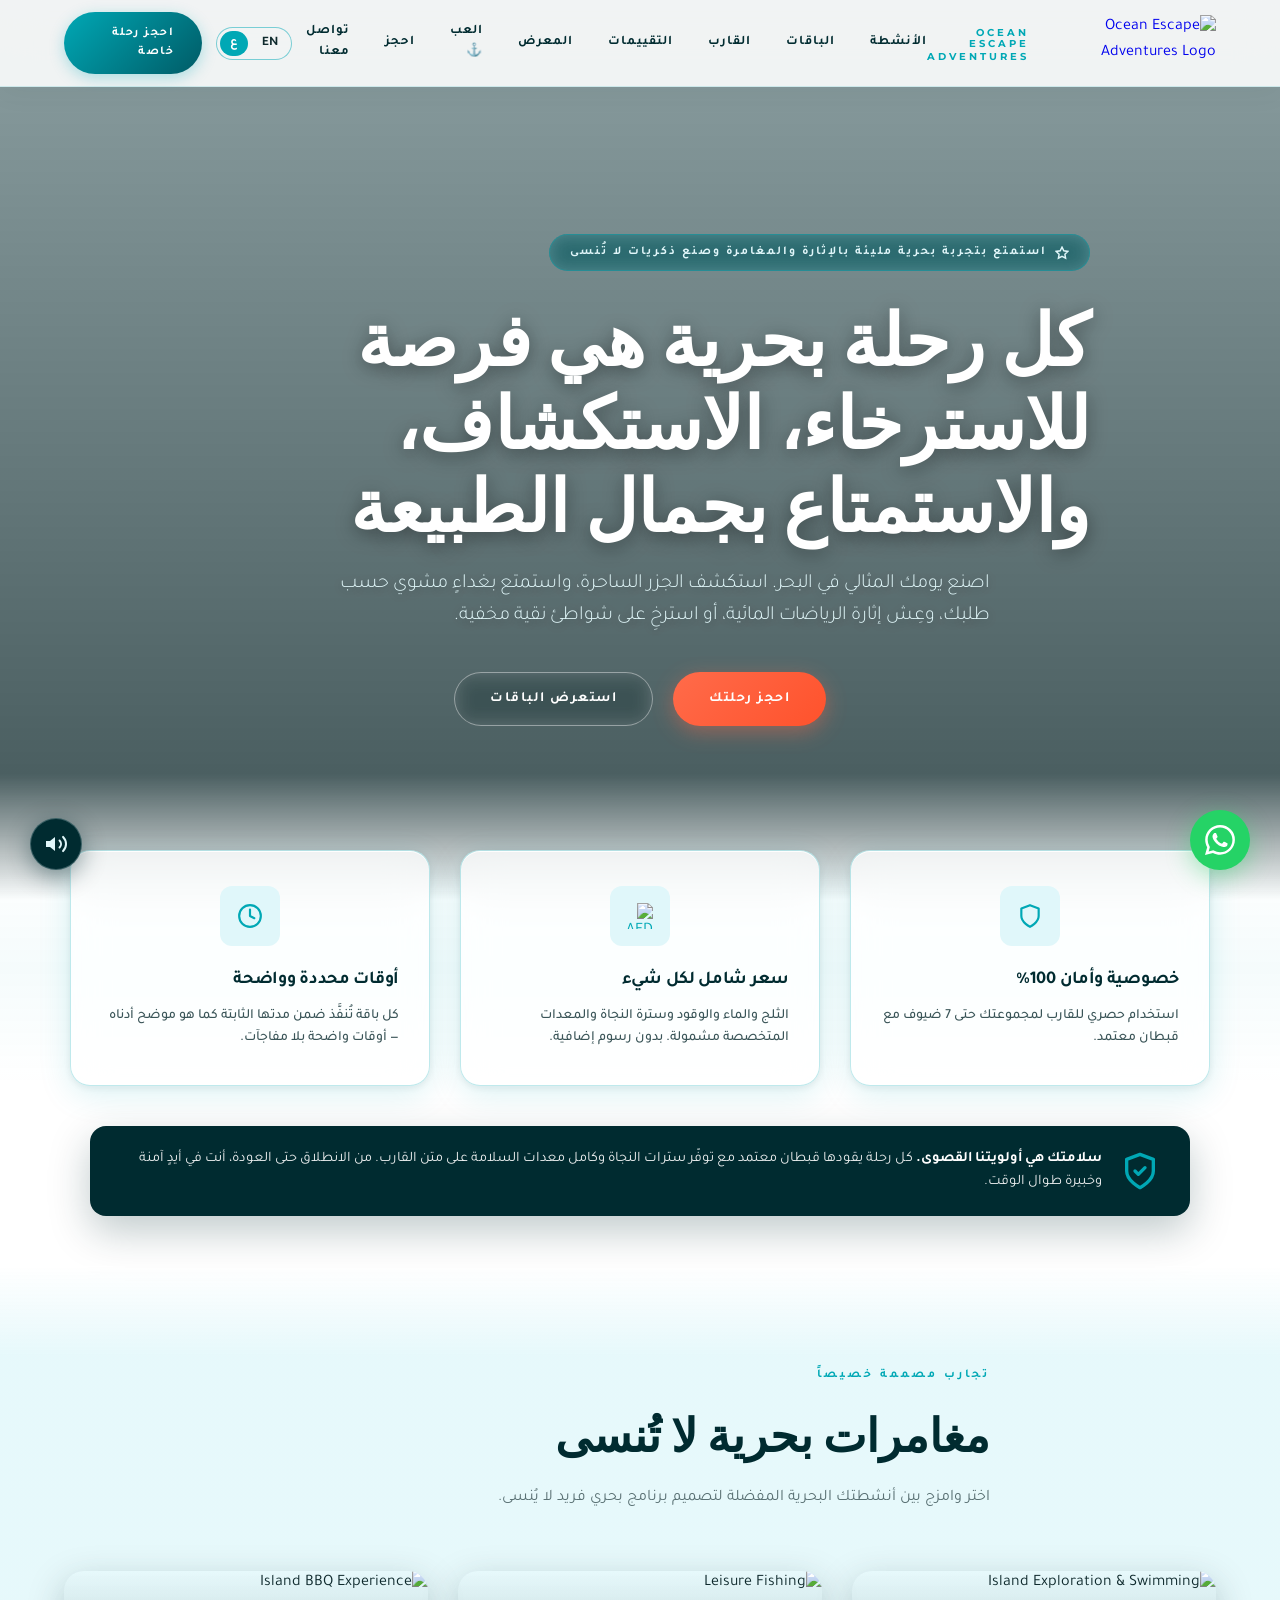
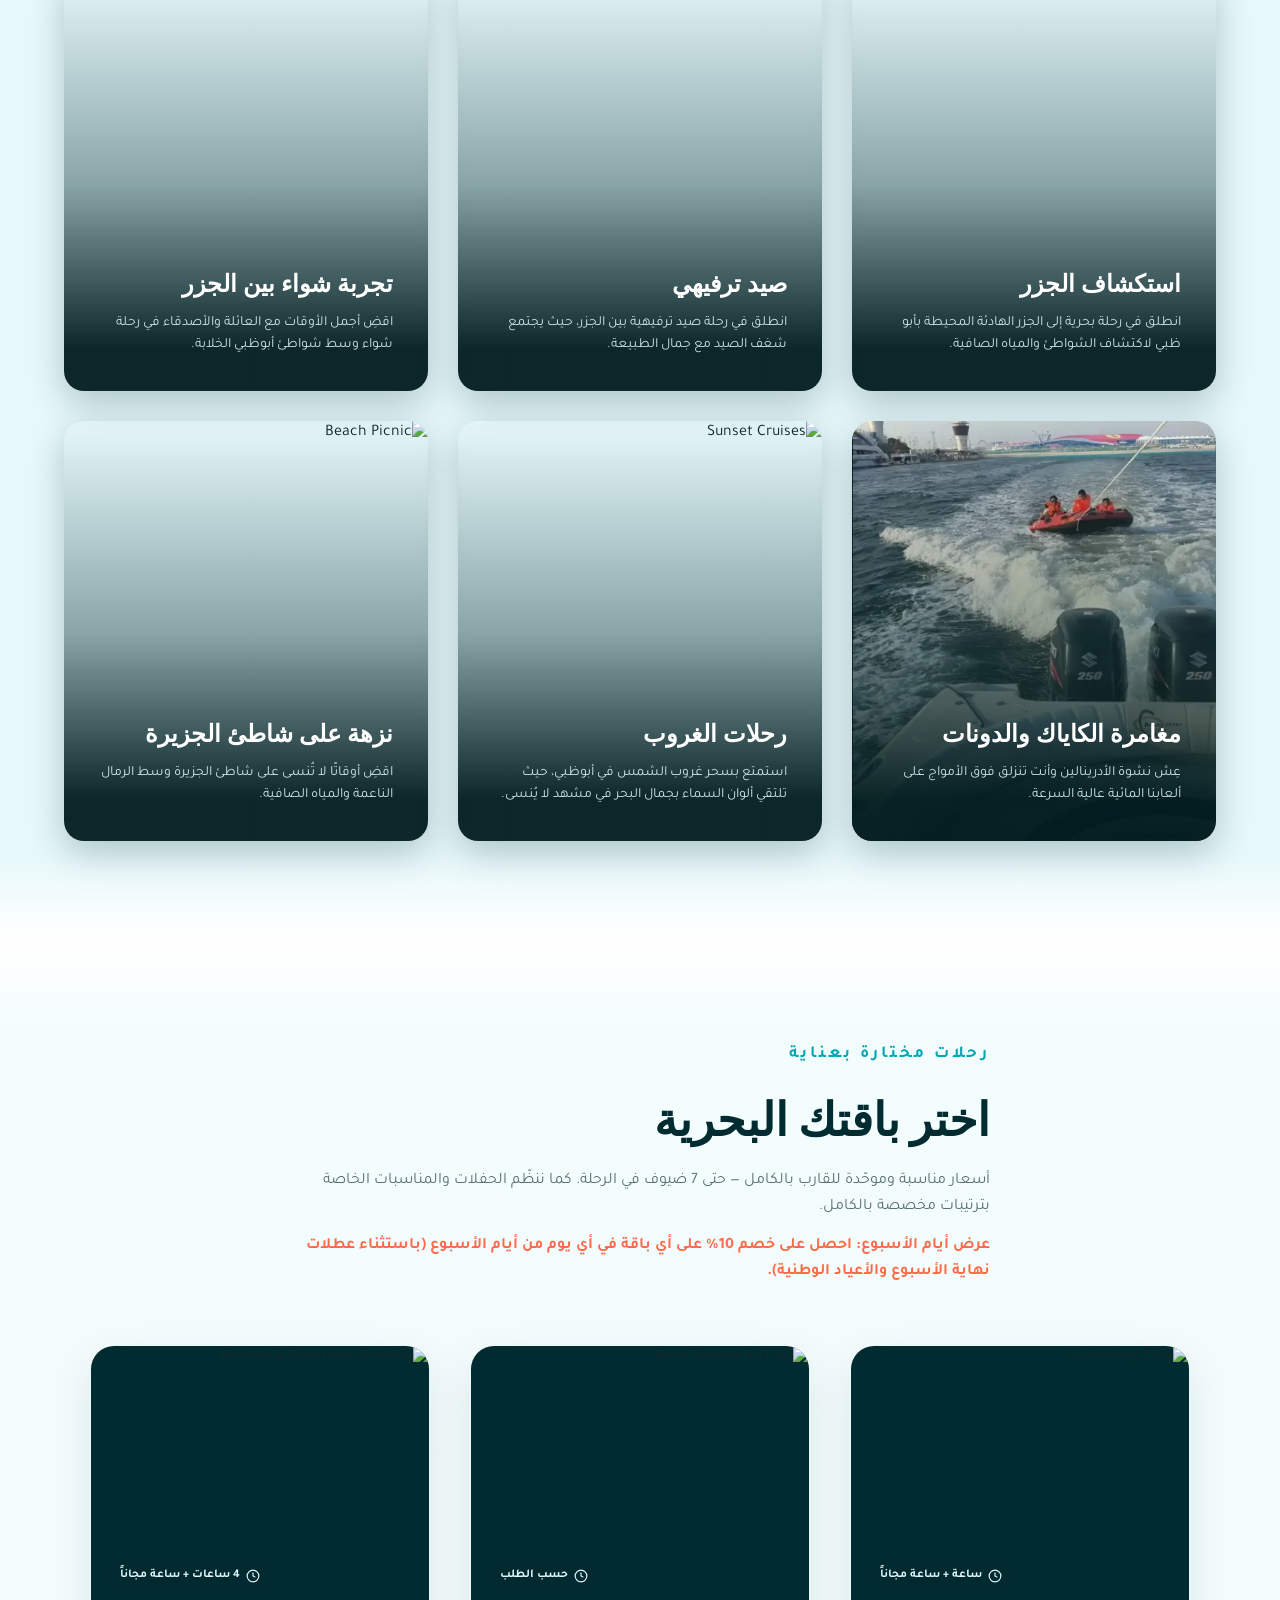
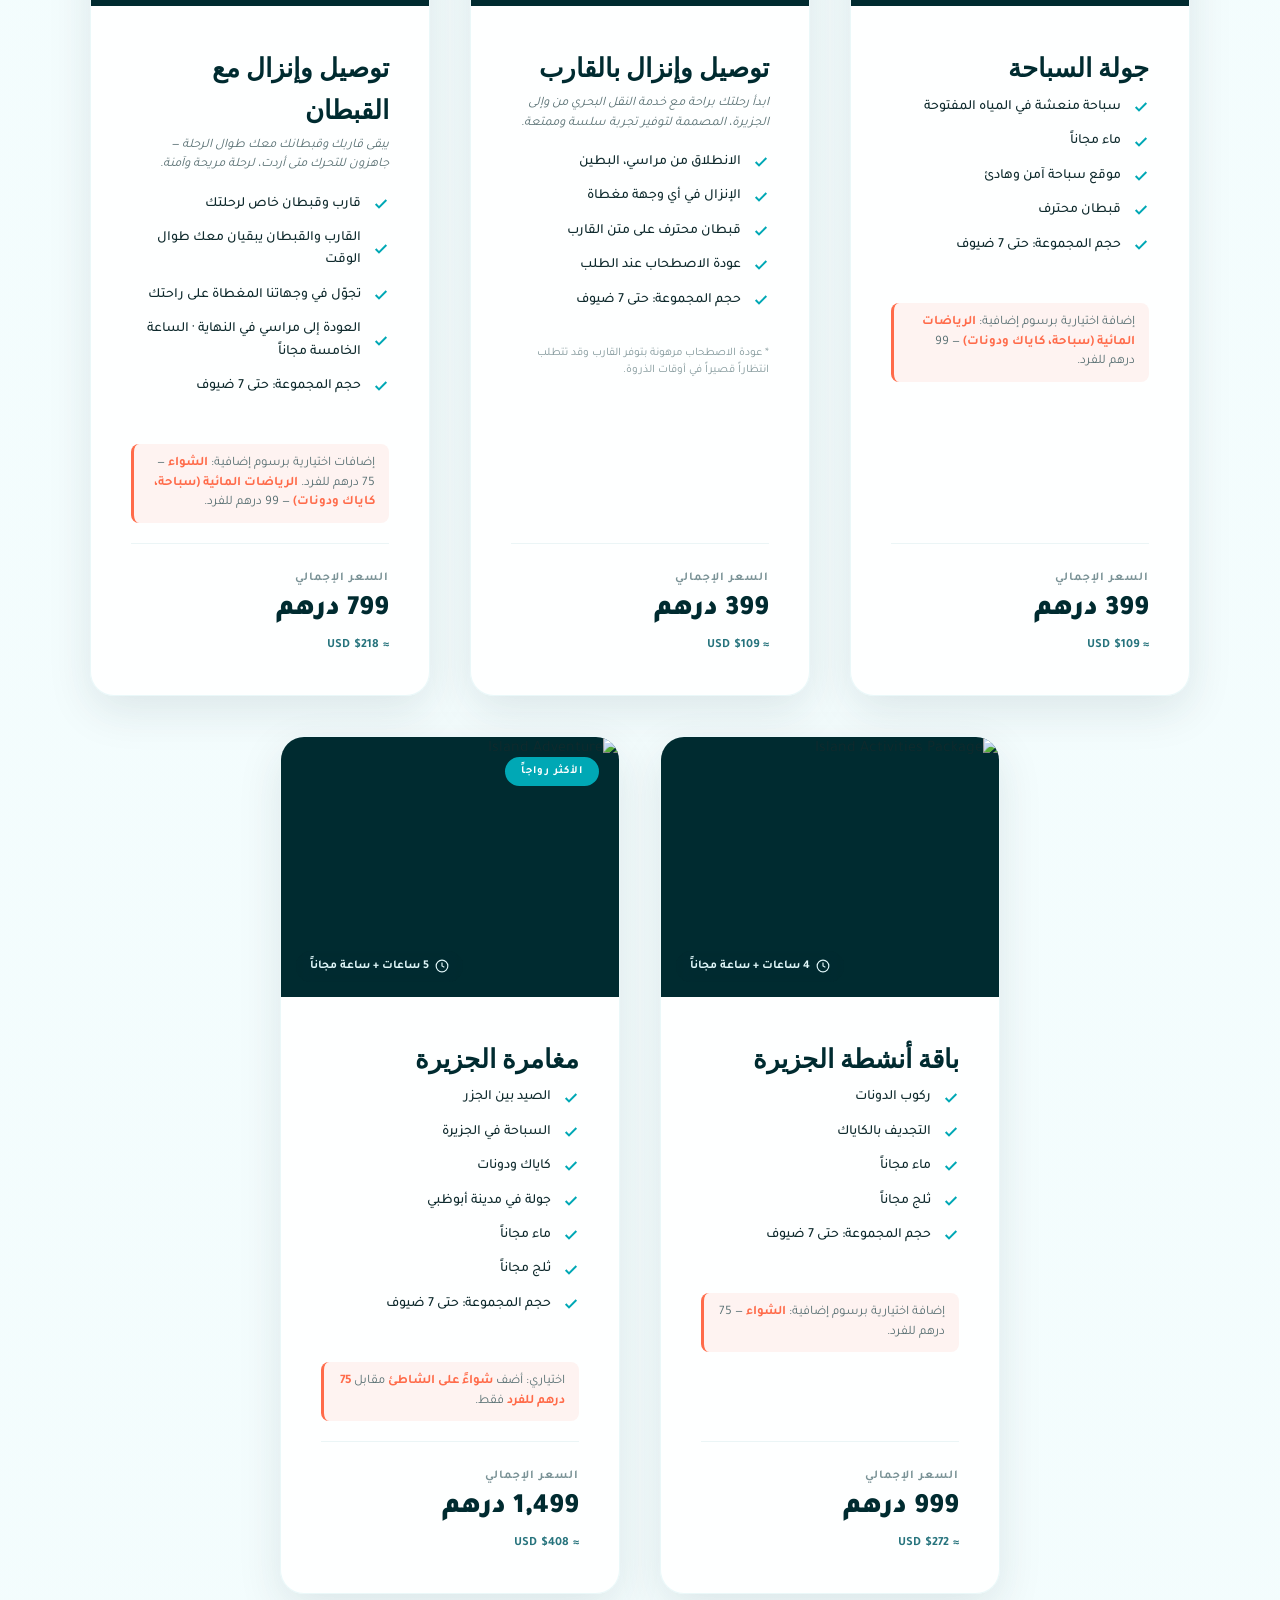
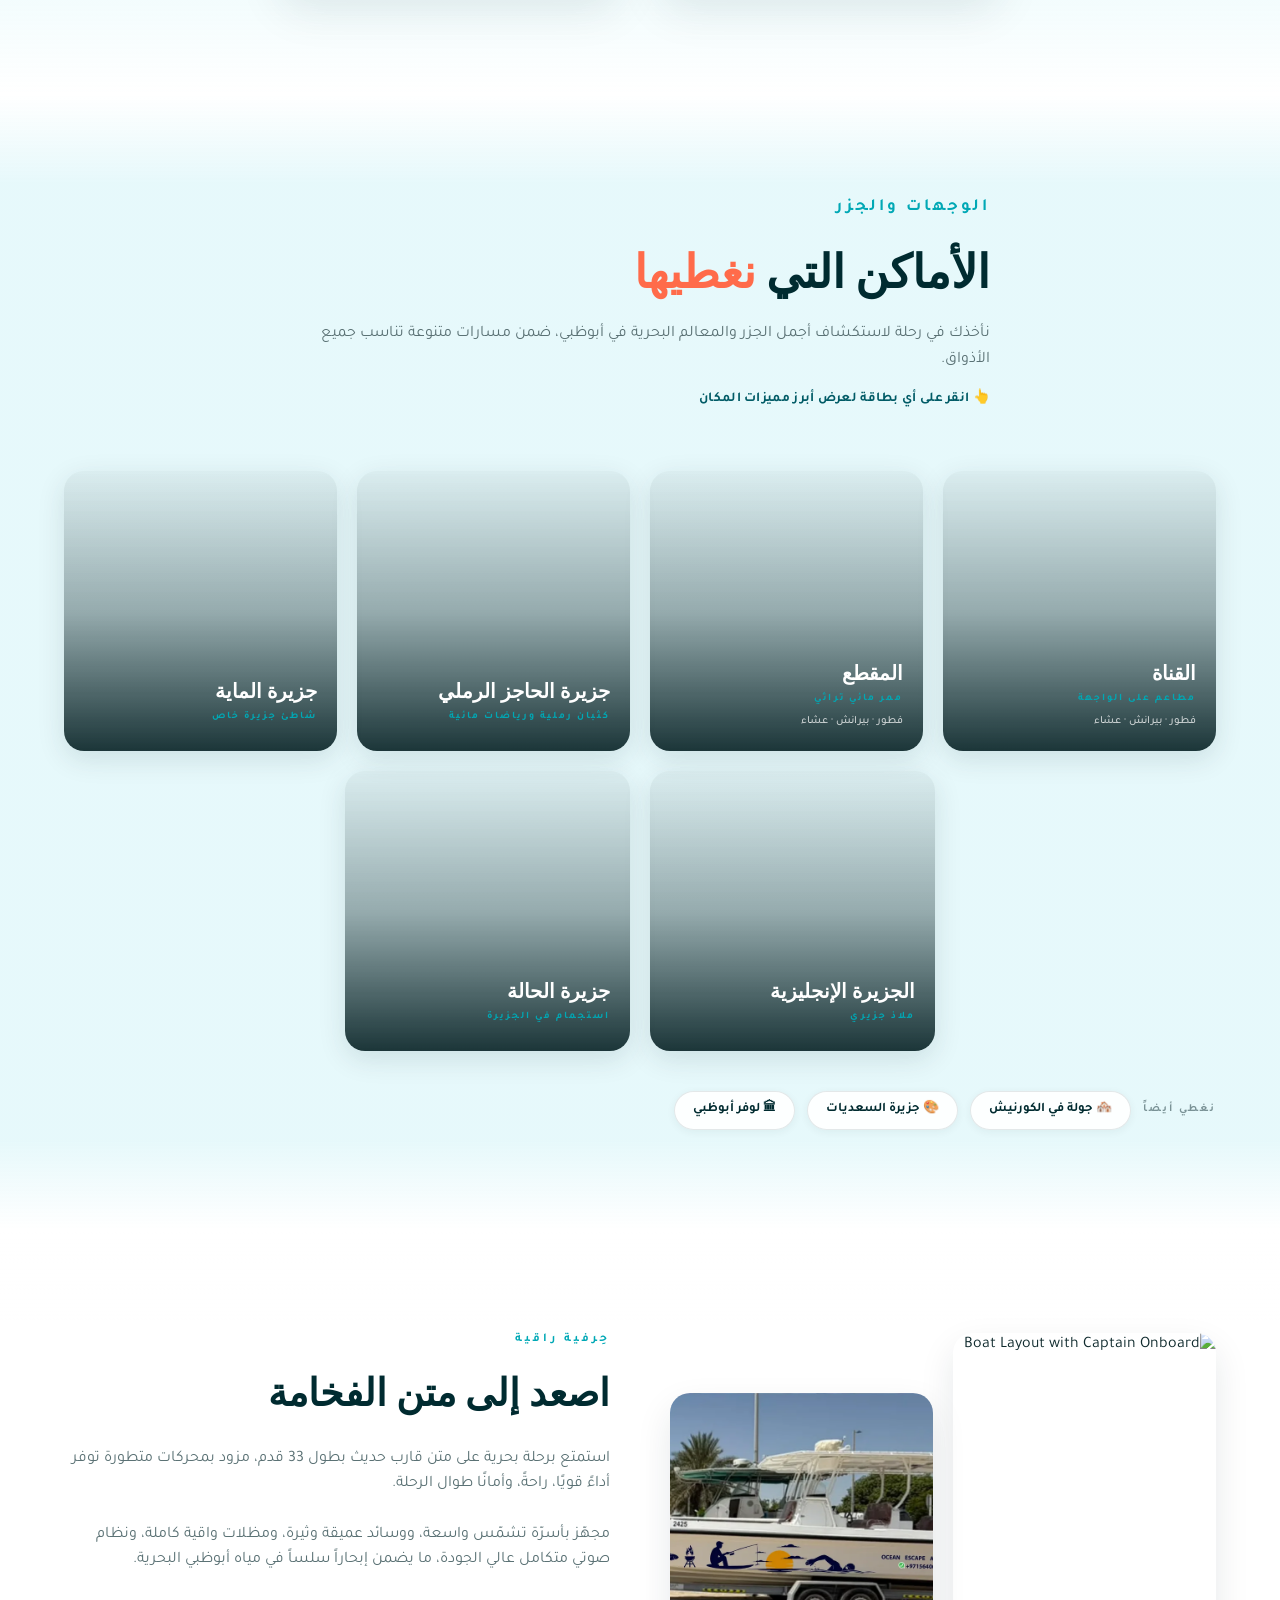
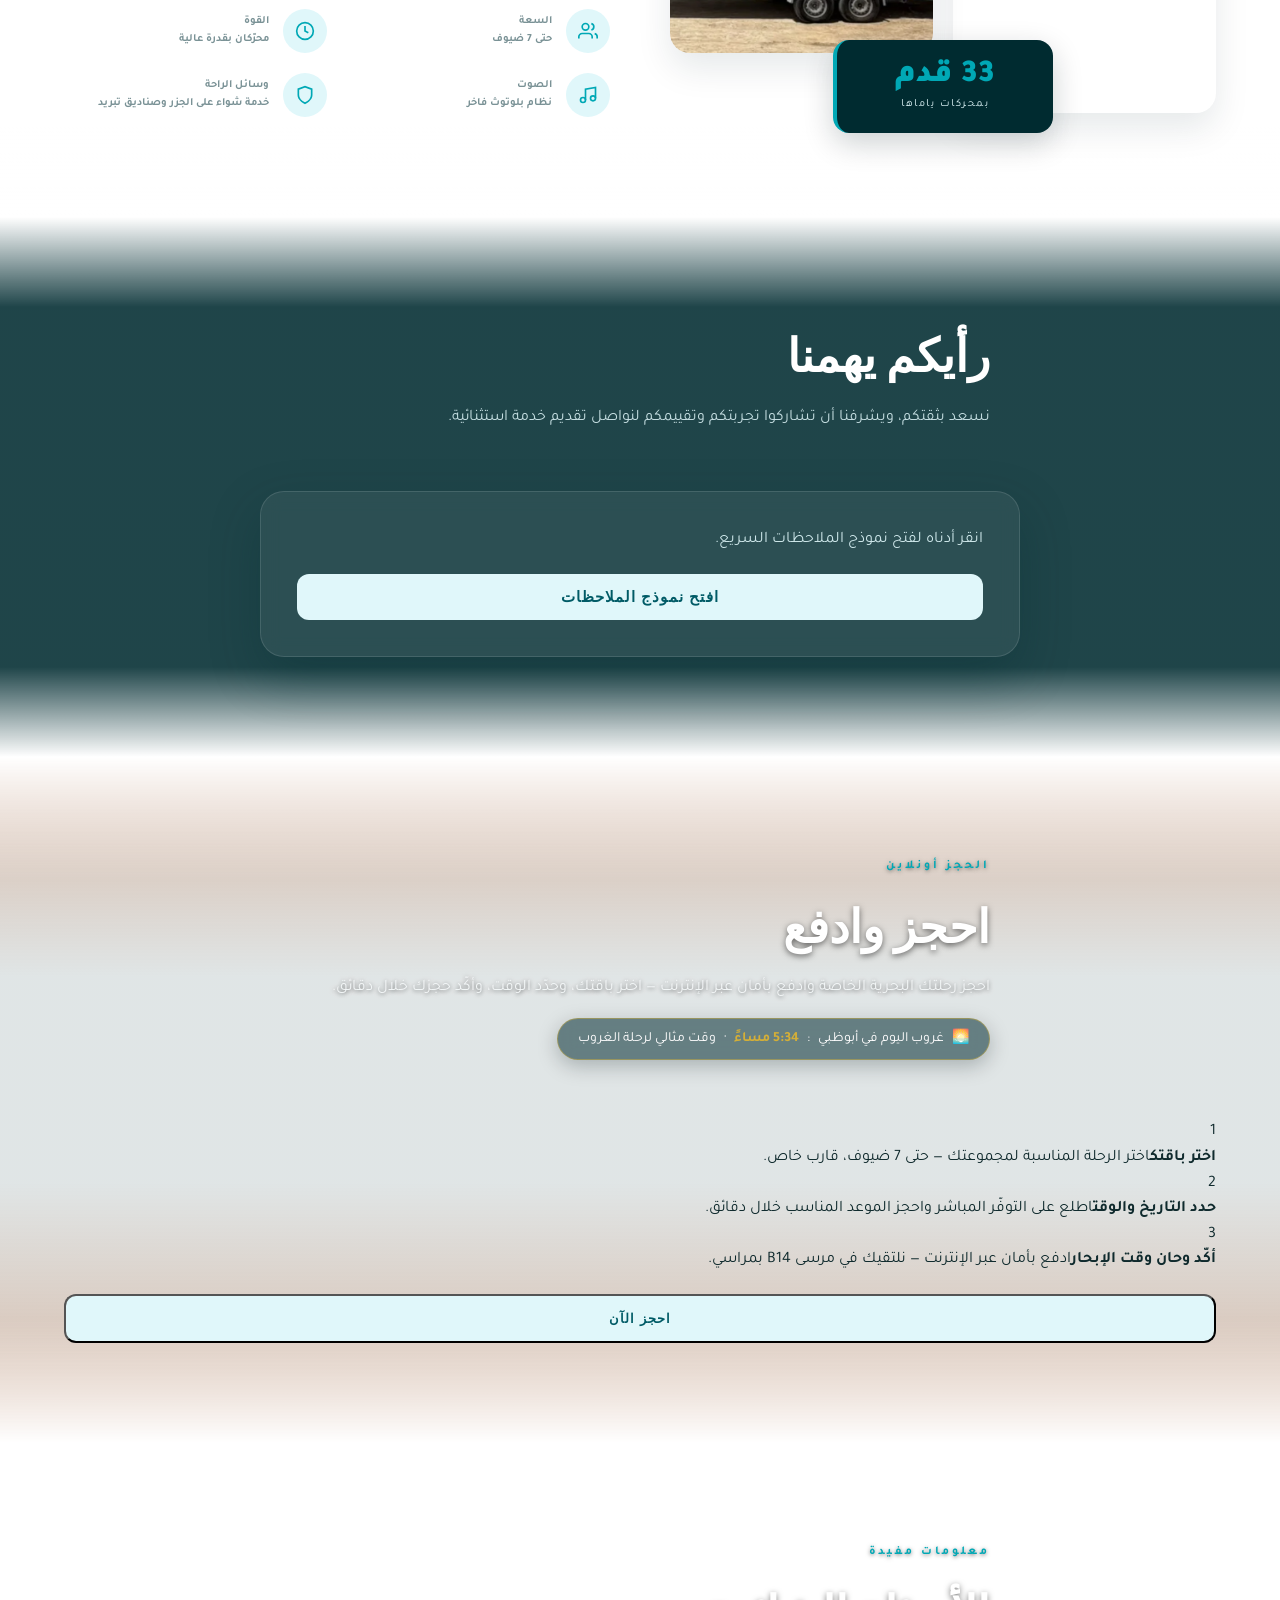
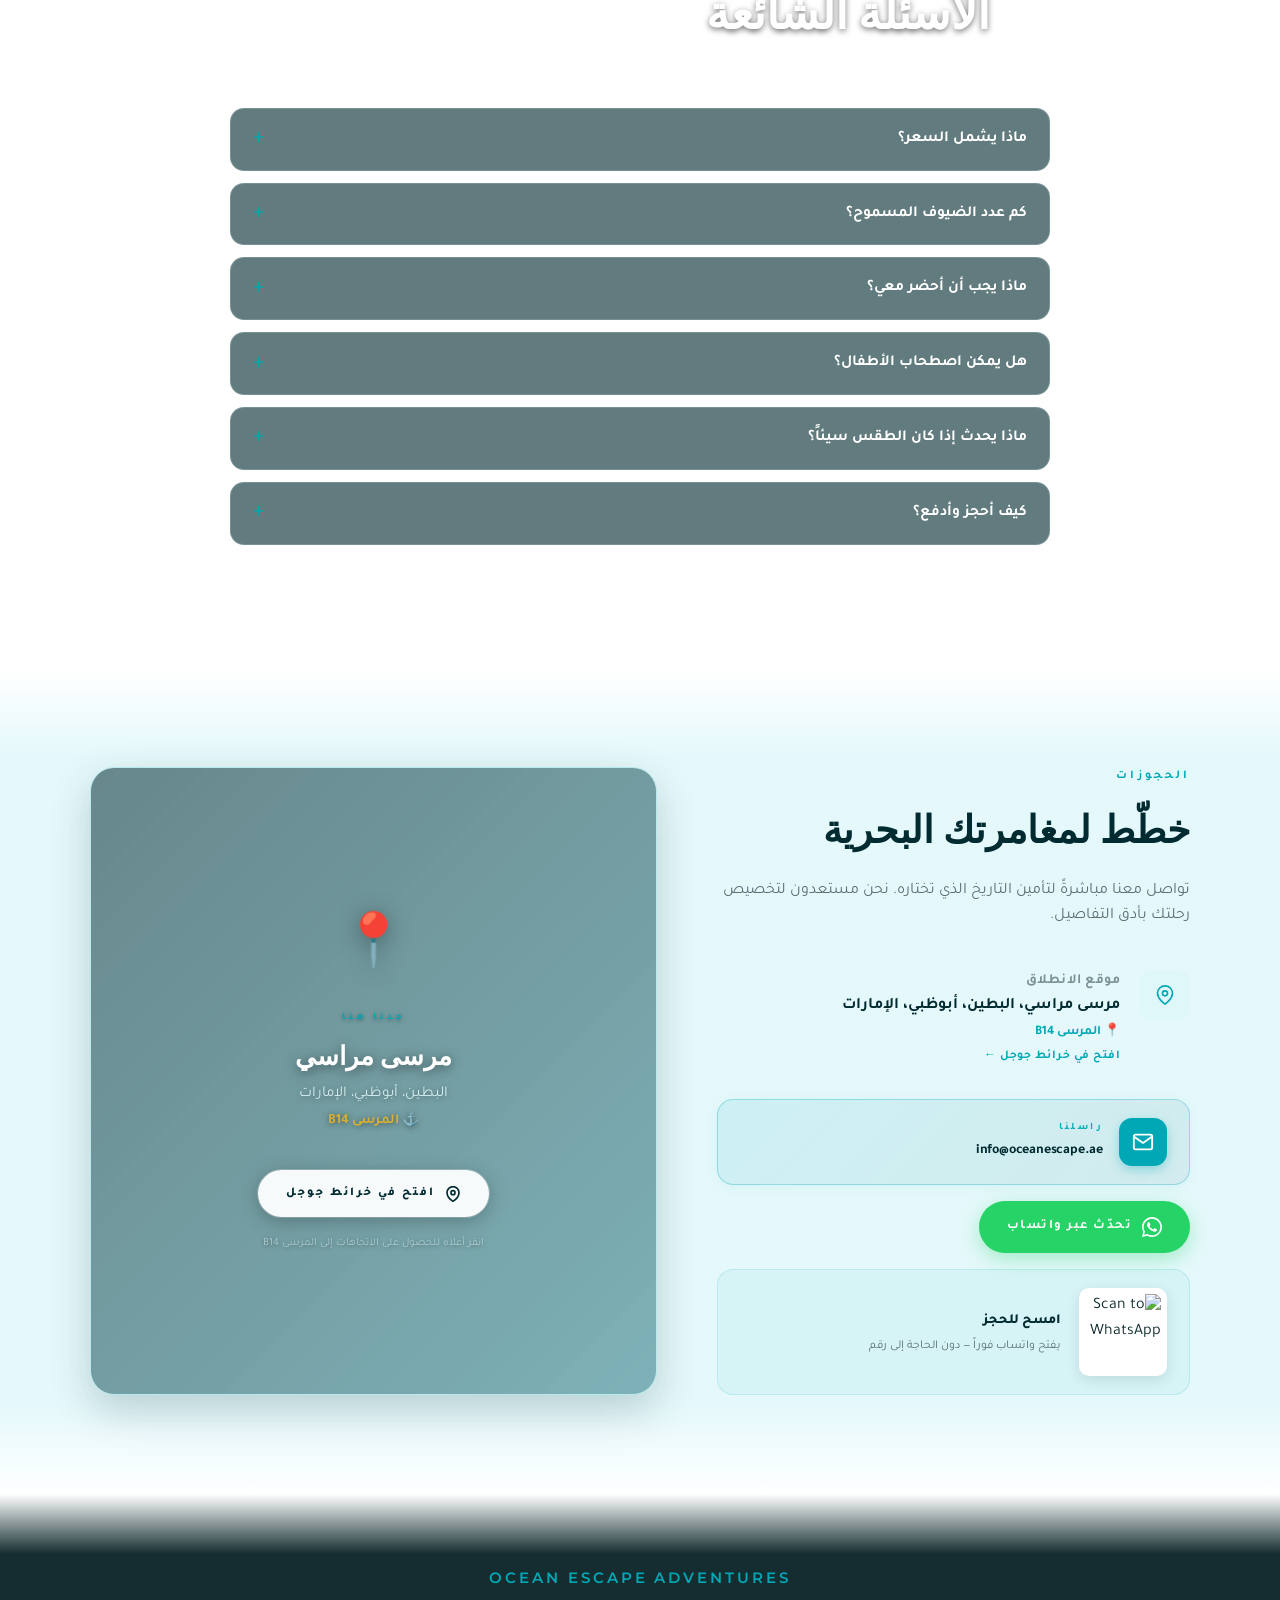
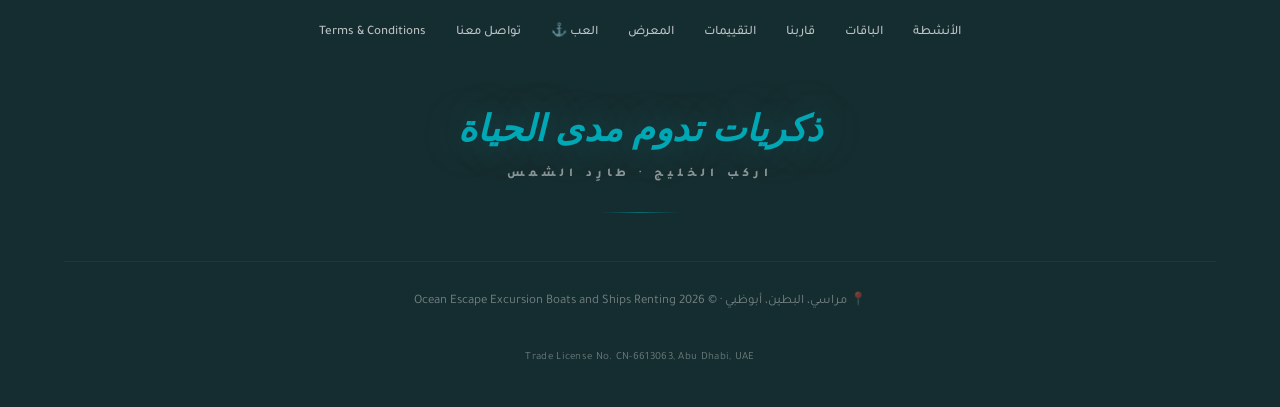
==== commit 54bf01f9: "Add files via upload" ====
--- a/index.html
+++ b/index.html
@@ -167,7 +167,6 @@
   display: flex; flex-direction: column; transition: all 0.3s; position: relative;
 }
 .package-card:hover { transform: translateY(-10px); box-shadow: 0 25px 60px rgba(0, 168, 181, 0.18); }
-.package-card.featured { }
 .featured-badge {
   position: absolute; top: 20px; right: 20px; background: var(--turquoise); color: var(--pure-white);
   padding: 6px 16px; font-size: 11px; font-weight: 700; border-radius: 30px; letter-spacing: 1px; text-transform: uppercase; z-index: 10;
@@ -625,9 +624,12 @@
 /* Testimonials section removed per request */
 .testimonials-section{display:none !important;}
 .feedback-section{padding-top:100px !important;background:linear-gradient(to bottom,rgba(0,43,48,0) 0,rgba(0,43,48,0.88) 90px,rgba(0,43,48,0.88) calc(100% - 90px),rgba(0,43,48,0) 100%) !important;}
-</style></head>
+</style>
+<link href="assets/css/polish.css" rel="stylesheet"/>
+</head>
 <body>
-<nav>
+<div aria-hidden="true" class="scroll-progress" id="scrollProgress"></div>
+<nav id="siteNav">
 <a class="nav-logo" href="#">
 <img alt="Ocean Escape Adventures Logo" src="assets/logo.webp"/>
 <div class="nav-brand"> <span data-i18n="k0">Ocean Escape</span> <span><span data-i18n="k1">Adventures</span></span>
@@ -655,11 +657,11 @@
 </nav>
 <main class="hero">
 <div class="hero-content">
-<div class="hero-badge">
+<div class="hero-badge hero-enter hero-enter-1">
 <svg fill="none" height="14" stroke="currentColor" stroke-width="2.5" viewbox="0 0 24 24" width="14"><polygon points="12 2 15.09 8.26 22 9.27 17 14.14 18.18 21.02 12 17.77 5.82 21.02 7 14.14 2 9.27 8.91 8.26 12 2"></polygon></svg> <span data-i18n="k8">Enjoy a thrilling sea experience full of adventure and unforgettable memories</span> </div>
-<h1><span data-i18n="k9">Every sea trip is a chance to relax, explore, and enjoy nature's beauty</span></h1>
-<p><span data-i18n="k10">Craft your perfect day at sea. Explore majestic islands, enjoy customized BBQ lunches, experience thrilling water sports, or relax on pristine hidden beaches.</span></p>
-<div class="hero-btns">
+<h1 class="hero-enter hero-enter-2"><span data-i18n="k9">Every sea trip is a chance to relax, explore, and enjoy nature's beauty</span></h1>
+<p class="hero-enter hero-enter-3"><span data-i18n="k10">Craft your perfect day at sea. Explore majestic islands, enjoy customized BBQ lunches, experience thrilling water sports, or relax on pristine hidden beaches.</span></p>
+<div class="hero-btns hero-enter hero-enter-4">
 <a class="btn-primary" href="#booking" data-book-scroll="1"><span data-i18n="k11">Book Your Escape</span></a>
 <a class="btn-secondary" href="#packages"><span data-i18n="k12">Explore Packages</span></a>
 </div>
@@ -1120,7 +1122,7 @@
 <label><span data-i18n="k159">Your Experience</span> <span class="fb-required"><span data-i18n="k160">*</span></span></label>
 <textarea data-i18n-ph="k197" maxlength="1500" name="comment" placeholder="Tell us about your trip..." required=""></textarea>
 </div>
-<button class="fb-submit" id="fbSubmit" type="submit"><span data-i18n="k161">Submit Feedback</span></button>
+<button class="fb-submit" id="fbSubmit" type="submit"><span aria-hidden="true" class="fb-spinner"></span><span class="fb-btn-text" data-i18n="k161">Submit Feedback</span></button>
 <p id="fbError" style="color:var(--coral-accent); font-size:13px; margin:12px 0 0; display:none; text-align:center;"></p>
 </form>
 </div>
@@ -1185,7 +1187,10 @@
         return;
       }
       var submitBtn=document.getElementById('fbSubmit');
-      submitBtn.disabled=true; submitBtn.textContent='Submitting...';
+      submitBtn.disabled=true;
+      submitBtn.classList.add('is-loading');
+      var btnText=submitBtn.querySelector('.fb-btn-text');
+      if(btnText) btnText.textContent='Submitting...';
 
       // Send to Web3Forms -> feedback@oceanescape.ae
       var payload=new FormData();
@@ -1206,13 +1211,17 @@
           } else {
             errEl.textContent='Sorry, something went wrong. Please try again or WhatsApp us.';
             errEl.style.display='block';
-            submitBtn.disabled=false; submitBtn.textContent='Submit Feedback';
+            submitBtn.disabled=false;
+            submitBtn.classList.remove('is-loading');
+            if(btnText) btnText.textContent='Submit Feedback';
           }
         })
         .catch(function(){
           errEl.textContent='Network error. Please try again or WhatsApp us.';
           errEl.style.display='block';
-          submitBtn.disabled=false; submitBtn.textContent='Submit Feedback';
+          submitBtn.disabled=false;
+          submitBtn.classList.remove('is-loading');
+          if(btnText) btnText.textContent='Submit Feedback';
         });
     });
   }
@@ -1229,9 +1238,23 @@
 <p class="section-subtitle"><span data-i18n="bk_sub">Reserve your private boat tour and pay securely online — choose your package, pick a time, and confirm in minutes.</span></p>
 <div class="sun-pill" id="sunPill" hidden="">🌅 <span data-i18n="sun_label">Today's sunset in Abu Dhabi</span>: <b id="sunTime">—</b> · <span data-i18n="sun_cta">a perfect time for a sunset cruise</span></div>
 </div>
-<div id="zohoBookingsEmbed" style="max-width:920px;margin:0 auto;padding:0 20px;text-align:center;">
+<div class="booking-trust">
+<div class="trust-step">
+<div class="trust-num">1</div>
+<div><strong data-i18n="trust_1_t">Choose your package</strong><span data-i18n="trust_1_d">Pick the trip that fits your group — up to 7 guests, private boat.</span></div>
+</div>
+<div class="trust-step">
+<div class="trust-num">2</div>
+<div><strong data-i18n="trust_2_t">Select date &amp; time</strong><span data-i18n="trust_2_d">See live availability and book your preferred slot in minutes.</span></div>
+</div>
+<div class="trust-step">
+<div class="trust-num">3</div>
+<div><strong data-i18n="trust_3_t">Confirm &amp; set sail</strong><span data-i18n="trust_3_d">Pay securely online — we meet you at Marasy Berth B14.</span></div>
+</div>
+</div>
+<div class="booking-card" id="zohoBookingsEmbed">
 <script src="https://bookings.nimbuspop.com/assets/embed.js"></script>
-<button class="package-btn" id="bookingLinkBtn" type="button" style="border:0;cursor:pointer;padding:16px 44px;font-size:15px;display:inline-block;width:auto;"><span data-i18n="bk_link_btn">Book Now</span></button>
+<button class="package-btn" id="bookingLinkBtn" type="button"><span data-i18n="bk_link_btn">Book Now</span></button>
 <script>
   document.getElementById('bookingLinkBtn').onclick = Bookings.linkModal({
     url: "https://oceanescapeadventures.zohobookings.com/portal-embed#/oceanescapeadventures",
@@ -1362,13 +1385,14 @@
 <div class="footer-tagline-sub"><span data-i18n="k193">RIDE THE GULF  ·  CHASE THE SUN</span></div>
 <div class="footer-divider-line"></div>
 </div>
-<div class="footer-meta"><span data-i18n="k194">📍 Marasy, Al Bateen, Abu Dhabi  ·  © 2026 Ocean Escape Adventures</span></div>
+<div class="footer-meta"><span data-i18n="k194">📍 Marasy, Al Bateen, Abu Dhabi  ·  © 2026 Ocean Escape Excursion Boats and Ships Renting</span></div>
+<div class="footer-legal" style="font-size:11px;opacity:0.6;margin-top:6px;letter-spacing:0.3px;">Trade License No. CN-6613063, Abu Dhabi, UAE</div>
 </div>
 </footer>
 <a class="wa-float" href="https://wa.me/971564004009" target="_blank" title="Chat on WhatsApp" data-wa-generic="1">
 <svg fill="white" height="30" viewbox="0 0 24 24" width="30"><path d="M17.472 14.382c-.297-.149-1.758-.867-2.03-.967-.273-.099-.471-.148-.67.15-.197.297-.767.966-.94 1.164-.173.199-.347.223-.644.075-.297-.15-1.255-.463-2.39-1.475-.883-.788-1.48-1.761-1.653-2.059-.173-.297-.018-.458.13-.606.134-.133.298-.347.446-.52.149-.174.198-.298.298-.497.099-.198.05-.371-.025-.52-.075-.149-.669-1.612-.916-2.207-.242-.579-.487-.5-.669-.51-.173-.008-.371-.01-.57-.01-.198 0-.52.074-.792.372-.272.297-1.04 1.016-1.04 2.479 0 1.462 1.065 2.875 1.213 3.074.149.198 2.096 3.2 5.077 4.487.709.306 1.262.489 1.694.625.712.227 1.36.195 1.871.118.571-.085 1.758-.719 2.006-1.413.248-.694.248-1.289.173-1.413-.074-.124-.272-.198-.57-.347m-5.421 7.403h-.004a9.87 9.87 0 01-5.031-1.378l-.361-.214-3.741.982.998-3.648-.235-.374a9.86 9.86 0 01-1.51-5.26c.001-5.45 4.436-9.884 9.888-9.884 2.64 0 5.122 1.03 6.988 2.898a9.825 9.825 0 012.893 6.994c-.003 5.45-4.437 9.884-9.885 9.884m8.413-18.297A11.815 11.815 0 0012.05 0C5.495 0 .16 5.335.157 11.892c0 2.096.547 4.142 1.588 5.945L0 24l6.335-1.662c1.746.953 3.71 1.444 5.703 1.445h.005c6.554 0 11.89-5.335 11.893-11.893a11.821 11.821 0 00-3.48-8.413z"></path></svg>
 </a>
-<script>window.I18N={"en": {"k0": "Ocean Escape", "k1": "Adventures", "k2": "Activities", "k3": "Packages", "k4": "The Boat", "k5": "Reviews", "k6": "Contact", "k7": "Book Private Tour", "k8": "Enjoy a thrilling sea experience full of adventure and unforgettable memories", "k9": "Every sea trip is a chance to relax, explore, and enjoy nature's beauty", "k10": "Craft your perfect day at sea. Explore majestic islands, enjoy customized BBQ lunches, experience thrilling water sports, or relax on pristine hidden beaches.", "k11": "Book Your Escape", "k12": "Explore Packages", "k13": "100% Private & Safe", "k14": "Exclusive use of the boat for your group of up to 7 guests with certified captain.", "k15": "All-Inclusive Pricing", "k16": "Ice, water, fuel, life jacket, and specialized equipment included. No additional fees.", "k17": "Clear, Fixed Timings", "k18": "Each package runs for its fixed duration as listed below — clear timings, no surprises.", "k19": "Your safety is our highest priority.", "k20": "Every trip is led by a certified captain with life jackets and full safety equipment on board. From departure to return, you are in safe, experienced hands at all times.", "k21": "Tailored Experiences", "k22": "Unforgettable Ocean Adventures", "k23": "Mix and match your favorite ocean activities to design an unforgettable bespoke sea itinerary.", "k24": "Island Exploration", "k25": "Set off on a sea trip to the tranquil islands around Abu Dhabi and discover pristine beaches and crystal-clear waters.", "k26": "Leisure Fishing", "k27": "Enjoy a leisure fishing trip between the islands, where the passion of fishing meets the beauty of nature.", "k28": "Island BBQ Experience", "k29": "Spend the best of times with family and friends on a BBQ trip amid Abu Dhabi's stunning beaches.", "k30": "Kayak & Donut Adventure", "k31": "Feel the pure rush of adrenaline as you glide across the waves on our high-speed watersport towables.", "k32": "Sunset Cruises", "k33": "Enjoy the magic of Abu Dhabi's sunset, where the colors of the sky meet the beauty of the sea in an unforgettable scene.", "k34": "Island Beach Picnic", "k35": "Spend unforgettable times on the island beach amid soft sands and clear waters.", "k36": "Curated Charters", "k37": "Select Your Sea Package", "k38": "Fair, flat-rate pricing for the entire boat — up to 7 guests per trip. We also host private parties & celebrations with fully customized arrangements.", "k39": "Weekday Special: Enjoy 10% off any package on any weekday (excludes weekends & national holidays).", "k40": "1+1 Hrs Free", "k41": "Swimming Tour", "k42": "Refreshing Open-Water Swim", "k43": "Complimentary Water", "k44": "Safe, Calm Swimming Spot", "k45": "Professional Captain", "k46": "Group Size: Up to 7 Guests", "k47": "Total Price", "k48": "AED 399", "k49": "Select Package", "k50": "On Demand", "k51": "Boat Pick-Up & Drop", "k52": "Start your trip in comfort with our sea transfer service to and from the island, designed for a smooth and enjoyable experience.", "k53": "Pick-Up from Marasy, Al Bateen", "k54": "Drop-Off at Any Covered Destination", "k55": "Professional Captain Onboard", "k56": "Return Pick-Up On Call", "k57": "Group Size: Up to 7 Guests", "k58": "* Return pick-up is subject to boat availability and may involve a short wait during busy periods.", "k59": "Total Price", "k60": "AED 399", "k61": "Select Package", "k62": "4+1 Hrs Free", "k63": "Pick-Up & Drop with Captain", "k64": "Your boat and captain stay with you for the whole trip — ready to move whenever you are, for a comfortable and safe journey.", "k65": "Private Boat & Captain for Your Trip", "k66": "Boat & Captain Stay With You Throughout", "k67": "Cruise Our Covered Destinations at Your Pace", "k68": "Return to Marasy at the End · 5th Hour Free", "k69": "Group Size: Up to 7 Guests", "k70": "Optional add-ons at extra cost:", "k71": "BBQ", "k72": " — AED 75 per person.", "k73": "Water sports (Swimming, Kayak & Donut)", "k74": " — AED 99 per person.", "k75": "Total Price", "k76": "AED 799", "k77": "Select Package", "k78": "4+1 Hrs Free", "k79": "Island Activities Package", "k81": "Donut Ride", "k82": "Kayaking", "k83": "Beachside Island BBQ", "k84": "Group Size: Up to 7 Guests", "k85": "Total Price", "k86": "AED 999", "k87": "Select Package", "k88": "Most Popular", "k89": "5+1 Hrs Free", "k90": "Island Adventure", "k91": "Fishing Between the Islands", "k92": "Island Swimming", "k93": "Kayak & Donut", "k94": "Abu Dhabi City Tour", "k95": "Group Size: Up to 7 Guests", "k96": "Optional: add a", "k97": "beachside BBQ", "k98": "for just", "k99": "AED 75 per person", "k100": ".", "k101": "Total Price", "k102": "AED 1,499", "k103": "Select Package", "k104": "Destinations & Islands", "k105": "Places We", "k106": "Cover", "k107": "We take you on a journey to explore Abu Dhabi's most beautiful islands and coastal landmarks, with varied routes to suit every taste.", "k108": "Al Qana", "k109": "Cruise Dining", "k110": "Breakfast · Brunch · Dinner", "k111": "Maqta", "k112": "Heritage Waterway", "k113": "Breakfast · Brunch · Dinner", "k114": "Sandbar Island", "k115": "Sandbank & Watersports", "k116": "Al Maya Island", "k117": "Private Island Beach", "k118": "English Island", "k119": "Island Retreat", "k120": "Al Halah Island", "k121": "Island Escape", "k122": "Also Covering", "k123": "🏘️ Corniche City Tour", "k124": "🎨 Saadiyat Island", "k125": "🏛 Louvre Abu Dhabi", "k126": "33 FT", "k127": "Powered by Yamaha Engines", "k128": "Elite Craftsmanship", "k129": "Step Aboard Luxury", "k130": "Enjoy your trip aboard a modern 33ft vessel, fitted with advanced engines that deliver powerful performance, comfort, and safety throughout your journey.", "k131": "Equipped with expansive sunbeds, fresh deep cushions, full protective shade biminis, and a high-fidelity integrated sound system, it guarantees smooth navigation through Abu Dhabi's marine waters.", "k132": "Capacity", "k133": "Max 7 Guests", "k134": "Power", "k135": "Twin High-Output Engines", "k136": "Audio", "k137": "Premium Bluetooth Setup", "k138": "Amenities", "k139": "Island BBQ Service & Iceboxes", "k140": "Reviews", "k141": "What Our Guests Say", "k142": "We're a new operator building our reputation one trip at a time. Real guest reviews will appear here soon.", "k143": "Been out on the water with us? You could be our first featured review. Share your honest experience using the form below — we'd love to hear how your trip went.", "k144": "Your Turn", "k145": "Your Opinion Matters", "k146": "We're grateful for your trust — we'd be honored to have you share your experience and rating so we can keep delivering exceptional service.", "k147": "Tap below to open our quick feedback form.", "k148": "Open Feedback Form", "k149": "Name", "k150": "*", "k151": "Country", "k152": "Your Rating", "k153": "*", "k154": "★", "k155": "★", "k156": "★", "k157": "★", "k158": "★", "k159": "Your Experience", "k160": "*", "k161": "Submit Feedback", "k162": "Thank you! 🙏", "k163": "Your feedback means the world to us. We hope to welcome you aboard again soon.", "k164": "Reservations", "k165": "Plan Your Sea Adventure", "k166": "Reach out directly to secure your chosen date. We are ready to customize your cruise to perfection.", "k167": "Departure Location", "k168": "Marasy Marina, Al Bateen, Abu Dhabi, UAE", "k169": "📍 Berth B14", "k170": "Open in Google Maps →", "k171": "Direct Hotline & WhatsApp", "k172": "+971 56 400 400 9", "k173": "Email Us", "k174": "", "k175": "Chat on WhatsApp", "k176": "Scan to Book", "k177": "Opens WhatsApp instantly — no number needed", "k178": "📍", "k179": "Find Us Here", "k180": "Marasy Marina", "k181": "Al Bateen, Abu Dhabi, UAE", "k182": "⚓ Berth B14", "k183": "Open in Google Maps", "k184": "Tap above to get directions to Berth B14", "k185": "Ocean Escape", "k186": "Adventures", "k187": "Activities", "k188": "Packages", "k189": "Our Boat", "k190": "Reviews", "k191": "Contact", "k192": "Memories that last a lifetime", "k193": "RIDE THE GULF  ·  CHASE THE SUN", "k194": "📍 Marasy, Al Bateen, Abu Dhabi  ·  © 2026 Ocean Escape Adventures", "k195": "Your name", "k196": "Where are you visiting from?", "k197": "Tell us about your trip...", "k198": "Complimentary Ice", "k199": "Optional add-on at extra cost:", "title": "Ocean Escape Adventures — Premium Abu Dhabi Boat Tours", "nav_book": "Book", "bk_tag": "Book Online", "bk_title": "Book & Pay", "bk_sub": "Reserve your private boat tour and pay securely online — choose your package, pick a time, and confirm in minutes.", "bk_ph": "Pick your package and details below, then tap to send us a ready-made booking message on WhatsApp — just proofread and hit send.", "bk_btn": "Book via WhatsApp", "bkLblPackage": "Choose your package", "bkLblPax": "Number of guests", "bkLblWhen": "Preferred date & time", "bkWhenPh": "e.g. Friday, 4:00 PM", "bk_link_btn": "Book Now"}, "ar": {"k0": "Ocean Escape", "k1": "Adventures", "k2": "الأنشطة", "k3": "الباقات", "k4": "القارب", "k5": "التقييمات", "k6": "تواصل معنا", "k7": "احجز رحلة خاصة", "k8": "استمتع بتجربة بحرية مليئة بالإثارة والمغامرة وصنع ذكريات لا تُنسى", "k9": "كل رحلة بحرية هي فرصة للاسترخاء، الاستكشاف، والاستمتاع بجمال الطبيعة", "k10": "اصنع يومك المثالي في البحر. استكشف الجزر الساحرة، واستمتع بغداءٍ مشوي حسب طلبك، وعِش إثارة الرياضات المائية، أو استرخِ على شواطئ نقية مخفية.", "k11": "احجز رحلتك", "k12": "استعرض الباقات", "k13": "خصوصية وأمان 100%", "k14": "استخدام حصري للقارب لمجموعتك حتى 7 ضيوف مع قبطان معتمد.", "k15": "سعر شامل لكل شيء", "k16": "الثلج والماء والوقود وسترة النجاة والمعدات المتخصصة مشمولة. بدون رسوم إضافية.", "k17": "أوقات محددة وواضحة", "k18": "كل باقة تُنفَّذ ضمن مدتها الثابتة كما هو موضح أدناه — أوقات واضحة بلا مفاجآت.", "k19": "سلامتك هي أولويتنا القصوى.", "k20": "كل رحلة يقودها قبطان معتمد مع توفّر سترات النجاة وكامل معدات السلامة على متن القارب. من الانطلاق حتى العودة، أنت في أيدٍ آمنة وخبيرة طوال الوقت.", "k21": "تجارب مصممة خصيصاً", "k22": "مغامرات بحرية لا تُنسى", "k23": "اختر وامزج بين أنشطتك البحرية المفضلة لتصميم برنامج بحري فريد لا يُنسى.", "k24": "استكشاف الجزر", "k25": "انطلق في رحلة بحرية إلى الجزر الهادئة المحيطة بأبو ظبي لاكتشاف الشواطئ والمياه الصافية.", "k26": "صيد ترفيهي", "k27": "انطلق في رحلة صيد ترفيهية بين الجزر، حيث يجتمع شغف الصيد مع جمال الطبيعة.", "k28": "تجربة شواء بين الجزر", "k29": "اقضِ أجمل الأوقات مع العائلة والأصدقاء في رحلة شواء وسط شواطئ أبوظبي الخلابة.", "k30": "مغامرة الكاياك والدونات", "k31": "عِش نشوة الأدرينالين وأنت تنزلق فوق الأمواج على ألعابنا المائية عالية السرعة.", "k32": "رحلات الغروب", "k33": "استمتع بسحر غروب الشمس في أبوظبي، حيث تلتقي ألوان السماء بجمال البحر في مشهد لا يُنسى.", "k34": "نزهة على شاطئ الجزيرة", "k35": "اقضِ أوقاتًا لا تُنسى على شاطئ الجزيرة وسط الرمال الناعمة والمياه الصافية.", "k36": "رحلات مختارة بعناية", "k37": "اختر باقتك البحرية", "k38": "أسعار مناسبة وموحّدة للقارب بالكامل — حتى 7 ضيوف في الرحلة. كما ننظّم الحفلات والمناسبات الخاصة بترتيبات مخصصة بالكامل.", "k39": "عرض أيام الأسبوع: احصل على خصم 10% على أي باقة في أي يوم من أيام الأسبوع (باستثناء عطلات نهاية الأسبوع والأعياد الوطنية).", "k40": "ساعة + ساعة مجاناً", "k41": "جولة السباحة", "k42": "سباحة منعشة في المياه المفتوحة", "k43": "ماء مجاناً", "k44": "موقع سباحة آمن وهادئ", "k45": "قبطان محترف", "k46": "حجم المجموعة: حتى 7 ضيوف", "k47": "السعر الإجمالي", "k48": "399 درهم", "k49": "اختر الباقة", "k50": "حسب الطلب", "k51": "توصيل وإنزال بالقارب", "k52": "ابدأ رحلتك براحة مع خدمة النقل البحري من وإلى الجزيرة، المصممة لتوفير تجربة سلسة وممتعة.", "k53": "الانطلاق من مراسي، البطين", "k54": "الإنزال في أي وجهة مغطاة", "k55": "قبطان محترف على متن القارب", "k56": "عودة الاصطحاب عند الطلب", "k57": "حجم المجموعة: حتى 7 ضيوف", "k58": "* عودة الاصطحاب مرهونة بتوفر القارب وقد تتطلب انتظاراً قصيراً في أوقات الذروة.", "k59": "السعر الإجمالي", "k60": "399 درهم", "k61": "اختر الباقة", "k62": "4 ساعات + ساعة مجاناً", "k63": "توصيل وإنزال مع القبطان", "k64": "يبقى قاربك وقبطانك معك طوال الرحلة — جاهزون للتحرك متى أردت، لرحلة مريحة وآمنة.", "k65": "قارب وقبطان خاص لرحلتك", "k66": "القارب والقبطان يبقيان معك طوال الوقت", "k67": "تجوّل في وجهاتنا المغطاة على راحتك", "k68": "العودة إلى مراسي في النهاية · الساعة الخامسة مجاناً", "k69": "حجم المجموعة: حتى 7 ضيوف", "k70": "إضافات اختيارية برسوم إضافية:", "k71": "الشواء", "k72": " — 75 درهم للفرد.", "k73": "الرياضات المائية (سباحة، كاياك ودونات)", "k74": " — 200 درهم إضافية.", "k75": "السعر الإجمالي", "k76": "799 درهم", "k77": "اختر الباقة", "k78": "4 ساعات + ساعة مجاناً", "k79": "باقة أنشطة الجزيرة", "k81": "ركوب الدونات", "k82": "التجديف بالكاياك", "k83": "شواء على شاطئ الجزيرة", "k84": "حجم المجموعة: حتى 7 ضيوف", "k85": "السعر الإجمالي", "k86": "999 درهم", "k87": "اختر الباقة", "k88": "الأكثر رواجاً", "k89": "5 ساعات + ساعة مجاناً", "k90": "مغامرة الجزيرة", "k91": "الصيد بين الجزر", "k92": "السباحة في الجزيرة", "k93": "كاياك ودونات", "k94": "جولة في مدينة أبوظبي", "k95": "حجم المجموعة: حتى 7 ضيوف", "k96": "اختياري: أضف", "k97": "شواءً على الشاطئ", "k98": "مقابل", "k99": "75 درهم للفرد", "k100": " فقط.", "k101": "السعر الإجمالي", "k102": "1,499 درهم", "k103": "اختر الباقة", "k104": "الوجهات والجزر", "k105": "الأماكن التي", "k106": "نغطيها", "k107": "نأخذك في رحلة لاستكشاف أجمل الجزر والمعالم البحرية في أبوظبي، ضمن مسارات متنوعة تناسب جميع الأذواق.", "k108": "القناة", "k109": "مطاعم على الواجهة", "k110": "فطور · بيرانش · عشاء", "k111": "المقطع", "k112": "ممر مائي تراثي", "k113": "فطور · بيرانش · عشاء", "k114": "جزيرة الحاجز الرملي", "k115": "كثبان رملية ورياضات مائية", "k116": "جزيرة الماية", "k117": "شاطئ جزيرة خاص", "k118": "الجزيرة الإنجليزية", "k119": "ملاذ جزيري", "k120": "جزيرة الحالة", "k121": "استجمام في الجزيرة", "k122": "نغطي أيضاً", "k123": "🏘️ جولة في الكورنيش", "k124": "🎨 جزيرة السعديات", "k125": "🏛 لوفر أبوظبي", "k126": "33 قدم", "k127": "بمحركات ياماها", "k128": "حِرفية راقية", "k129": "اصعد إلى متن الفخامة", "k130": "استمتع برحلة بحرية على متن قارب حديث بطول 33 قدم، مزود بمحركات متطورة توفر أداءً قويًا، راحةً، وأمانًا طوال الرحلة.", "k131": "مجهّز بأسرّة تشمّس واسعة، ووسائد عميقة وثيرة، ومظلات واقية كاملة، ونظام صوتي متكامل عالي الجودة، ما يضمن إبحاراً سلساً في مياه أبوظبي البحرية.", "k132": "السعة", "k133": "حتى 7 ضيوف", "k134": "القوة", "k135": "محرّكان بقدرة عالية", "k136": "الصوت", "k137": "نظام بلوتوث فاخر", "k138": "وسائل الراحة", "k139": "خدمة شواء على الجزر وصناديق تبريد", "k140": "التقييمات", "k141": "ماذا يقول ضيوفنا", "k142": "نحن مشغّل جديد نبني سمعتنا رحلةً تلو الأخرى. ستظهر تقييمات الضيوف الحقيقية هنا قريباً.", "k143": "هل خضت رحلة معنا في البحر؟ قد تكون أول تقييم مميز لدينا. شارك تجربتك الصادقة عبر النموذج أدناه — يسعدنا أن نعرف كيف كانت رحلتك.", "k144": "دورك الآن", "k145": "رأيكم يهمنا", "k146": "نسعد بثقتكم، ويشرفنا أن تشاركوا تجربتكم وتقييمكم لنواصل تقديم خدمة استثنائية.", "k147": "انقر أدناه لفتح نموذج الملاحظات السريع.", "k148": "افتح نموذج الملاحظات", "k149": "الاسم", "k150": "*", "k151": "الدولة", "k152": "تقييمك", "k153": "*", "k154": "★", "k155": "★", "k156": "★", "k157": "★", "k158": "★", "k159": "تجربتك", "k160": "*", "k161": "إرسال الملاحظات", "k162": "شكراً لك! 🙏", "k163": "ملاحظاتك تعني لنا الكثير. نتطلّع إلى الترحيب بك على متن القارب مجدداً قريباً.", "k164": "الحجوزات", "k165": "خطّط لمغامرتك البحرية", "k166": "تواصل معنا مباشرةً لتأمين التاريخ الذي تختاره. نحن مستعدون لتخصيص رحلتك بأدق التفاصيل.", "k167": "موقع الانطلاق", "k168": "مرسى مراسي، البطين، أبوظبي، الإمارات", "k169": "📍 المرسى B14", "k170": "افتح في خرائط جوجل ←", "k171": "الخط المباشر وواتساب", "k172": "+971 56 400 400 9", "k173": "راسلنا", "k174": "", "k175": "تحدّث عبر واتساب", "k176": "امسح للحجز", "k177": "يفتح واتساب فوراً — دون الحاجة إلى رقم", "k178": "📍", "k179": "جدنا هنا", "k180": "مرسى مراسي", "k181": "البطين، أبوظبي، الإمارات", "k182": "⚓ المرسى B14", "k183": "افتح في خرائط جوجل", "k184": "انقر أعلاه للحصول على الاتجاهات إلى المرسى B14", "k185": "Ocean Escape", "k186": "Adventures", "k187": "الأنشطة", "k188": "الباقات", "k189": "قاربنا", "k190": "التقييمات", "k191": "تواصل معنا", "k192": "ذكريات تدوم مدى الحياة", "k193": "اركب الخليج · طارِد الشمس", "k194": "📍 مراسي، البطين، أبوظبي · © 2026 Ocean Escape Adventures", "k195": "اسمك", "k196": "من أين تزورنا؟", "k197": "أخبرنا عن رحلتك...", "k198": "ثلج مجاناً", "k199": "إضافة اختيارية برسوم إضافية:", "title": "Ocean Escape Adventures — رحلات بحرية فاخرة في أبوظبي", "nav_book": "احجز", "bk_tag": "الحجز أونلاين", "bk_title": "احجز وادفع", "bk_sub": "احجز رحلتك البحرية الخاصة وادفع بأمان عبر الإنترنت — اختر باقتك، وحدّد الوقت، وأكّد حجزك خلال دقائق.", "bk_ph": "اختر باقتك والتفاصيل أدناه، ثم اضغط لإرسال رسالة حجز جاهزة عبر واتساب — راجِعها فقط ثم أرسلها.", "bk_btn": "احجز عبر واتساب", "bkLblPackage": "اختر باقتك", "bkLblPax": "عدد الضيوف", "bkLblWhen": "التاريخ والوقت المفضّل", "bkWhenPh": "مثال: الجمعة، 4:00 مساءً", "bk_link_btn": "احجز الآن"}};
+<script>window.I18N={"en": {"k0": "Ocean Escape", "k1": "Adventures", "k2": "Activities", "k3": "Packages", "k4": "The Boat", "k5": "Reviews", "k6": "Contact", "k7": "Book Private Tour", "k8": "Enjoy a thrilling sea experience full of adventure and unforgettable memories", "k9": "Every sea trip is a chance to relax, explore, and enjoy nature's beauty", "k10": "Craft your perfect day at sea. Explore majestic islands, enjoy customized BBQ lunches, experience thrilling water sports, or relax on pristine hidden beaches.", "k11": "Book Your Escape", "k12": "Explore Packages", "k13": "100% Private & Safe", "k14": "Exclusive use of the boat for your group of up to 7 guests with certified captain.", "k15": "All-Inclusive Pricing", "k16": "Ice, water, fuel, life jacket, and specialized equipment included. No additional fees.", "k17": "Clear, Fixed Timings", "k18": "Each package runs for its fixed duration as listed below — clear timings, no surprises.", "k19": "Your safety is our highest priority.", "k20": "Every trip is led by a certified captain with life jackets and full safety equipment on board. From departure to return, you are in safe, experienced hands at all times.", "k21": "Tailored Experiences", "k22": "Unforgettable Ocean Adventures", "k23": "Mix and match your favorite ocean activities to design an unforgettable bespoke sea itinerary.", "k24": "Island Exploration", "k25": "Set off on a sea trip to the tranquil islands around Abu Dhabi and discover pristine beaches and crystal-clear waters.", "k26": "Leisure Fishing", "k27": "Enjoy a leisure fishing trip between the islands, where the passion of fishing meets the beauty of nature.", "k28": "Island BBQ Experience", "k29": "Spend the best of times with family and friends on a BBQ trip amid Abu Dhabi's stunning beaches.", "k30": "Kayak & Donut Adventure", "k31": "Feel the pure rush of adrenaline as you glide across the waves on our high-speed watersport towables.", "k32": "Sunset Cruises", "k33": "Enjoy the magic of Abu Dhabi's sunset, where the colors of the sky meet the beauty of the sea in an unforgettable scene.", "k34": "Island Beach Picnic", "k35": "Spend unforgettable times on the island beach amid soft sands and clear waters.", "k36": "Curated Charters", "k37": "Select Your Sea Package", "k38": "Fair, flat-rate pricing for the entire boat — up to 7 guests per trip. We also host private parties & celebrations with fully customized arrangements.", "k39": "Weekday Special: Enjoy 10% off any package on any weekday (excludes weekends & national holidays).", "k40": "1+1 Hrs Free", "k41": "Swimming Tour", "k42": "Refreshing Open-Water Swim", "k43": "Complimentary Water", "k44": "Safe, Calm Swimming Spot", "k45": "Professional Captain", "k46": "Group Size: Up to 7 Guests", "k47": "Total Price", "k48": "AED 399", "k49": "Select Package", "k50": "On Demand", "k51": "Boat Pick-Up & Drop", "k52": "Start your trip in comfort with our sea transfer service to and from the island, designed for a smooth and enjoyable experience.", "k53": "Pick-Up from Marasy, Al Bateen", "k54": "Drop-Off at Any Covered Destination", "k55": "Professional Captain Onboard", "k56": "Return Pick-Up On Call", "k57": "Group Size: Up to 7 Guests", "k58": "* Return pick-up is subject to boat availability and may involve a short wait during busy periods.", "k59": "Total Price", "k60": "AED 399", "k61": "Select Package", "k62": "4+1 Hrs Free", "k63": "Pick-Up & Drop with Captain", "k64": "Your boat and captain stay with you for the whole trip — ready to move whenever you are, for a comfortable and safe journey.", "k65": "Private Boat & Captain for Your Trip", "k66": "Boat & Captain Stay With You Throughout", "k67": "Cruise Our Covered Destinations at Your Pace", "k68": "Return to Marasy at the End · 5th Hour Free", "k69": "Group Size: Up to 7 Guests", "k70": "Optional add-ons at extra cost:", "k71": "BBQ", "k72": " — AED 75 per person.", "k73": "Water sports (Swimming, Kayak & Donut)", "k74": " — AED 99 per person.", "k75": "Total Price", "k76": "AED 799", "k77": "Select Package", "k78": "4+1 Hrs Free", "k79": "Island Activities Package", "k81": "Donut Ride", "k82": "Kayaking", "k83": "Beachside Island BBQ", "k84": "Group Size: Up to 7 Guests", "k85": "Total Price", "k86": "AED 999", "k87": "Select Package", "k88": "Most Popular", "k89": "5+1 Hrs Free", "k90": "Island Adventure", "k91": "Fishing Between the Islands", "k92": "Island Swimming", "k93": "Kayak & Donut", "k94": "Abu Dhabi City Tour", "k95": "Group Size: Up to 7 Guests", "k96": "Optional: add a", "k97": "beachside BBQ", "k98": "for just", "k99": "AED 75 per person", "k100": ".", "k101": "Total Price", "k102": "AED 1,499", "k103": "Select Package", "k104": "Destinations & Islands", "k105": "Places We", "k106": "Cover", "k107": "We take you on a journey to explore Abu Dhabi's most beautiful islands and coastal landmarks, with varied routes to suit every taste.", "k108": "Al Qana", "k109": "Cruise Dining", "k110": "Breakfast · Brunch · Dinner", "k111": "Maqta", "k112": "Heritage Waterway", "k113": "Breakfast · Brunch · Dinner", "k114": "Sandbar Island", "k115": "Sandbank & Watersports", "k116": "Al Maya Island", "k117": "Private Island Beach", "k118": "English Island", "k119": "Island Retreat", "k120": "Al Halah Island", "k121": "Island Escape", "k122": "Also Covering", "k123": "🏘️ Corniche City Tour", "k124": "🎨 Saadiyat Island", "k125": "🏛 Louvre Abu Dhabi", "k126": "33 FT", "k127": "Powered by Yamaha Engines", "k128": "Elite Craftsmanship", "k129": "Step Aboard Luxury", "k130": "Enjoy your trip aboard a modern 33ft vessel, fitted with advanced engines that deliver powerful performance, comfort, and safety throughout your journey.", "k131": "Equipped with expansive sunbeds, fresh deep cushions, full protective shade biminis, and a high-fidelity integrated sound system, it guarantees smooth navigation through Abu Dhabi's marine waters.", "k132": "Capacity", "k133": "Max 7 Guests", "k134": "Power", "k135": "Twin High-Output Engines", "k136": "Audio", "k137": "Premium Bluetooth Setup", "k138": "Amenities", "k139": "Island BBQ Service & Iceboxes", "k140": "Reviews", "k141": "What Our Guests Say", "k142": "We're a new operator building our reputation one trip at a time. Real guest reviews will appear here soon.", "k143": "Been out on the water with us? You could be our first featured review. Share your honest experience using the form below — we'd love to hear how your trip went.", "k144": "Your Turn", "k145": "Your Opinion Matters", "k146": "We're grateful for your trust — we'd be honored to have you share your experience and rating so we can keep delivering exceptional service.", "k147": "Tap below to open our quick feedback form.", "k148": "Open Feedback Form", "k149": "Name", "k150": "*", "k151": "Country", "k152": "Your Rating", "k153": "*", "k154": "★", "k155": "★", "k156": "★", "k157": "★", "k158": "★", "k159": "Your Experience", "k160": "*", "k161": "Submit Feedback", "k162": "Thank you! 🙏", "k163": "Your feedback means the world to us. We hope to welcome you aboard again soon.", "k164": "Reservations", "k165": "Plan Your Sea Adventure", "k166": "Reach out directly to secure your chosen date. We are ready to customize your cruise to perfection.", "k167": "Departure Location", "k168": "Marasy Marina, Al Bateen, Abu Dhabi, UAE", "k169": "📍 Berth B14", "k170": "Open in Google Maps →", "k171": "Direct Hotline & WhatsApp", "k172": "+971 56 400 400 9", "k173": "Email Us", "k174": "", "k175": "Chat on WhatsApp", "k176": "Scan to Book", "k177": "Opens WhatsApp instantly — no number needed", "k178": "📍", "k179": "Find Us Here", "k180": "Marasy Marina", "k181": "Al Bateen, Abu Dhabi, UAE", "k182": "⚓ Berth B14", "k183": "Open in Google Maps", "k184": "Tap above to get directions to Berth B14", "k185": "Ocean Escape", "k186": "Adventures", "k187": "Activities", "k188": "Packages", "k189": "Our Boat", "k190": "Reviews", "k191": "Contact", "k192": "Memories that last a lifetime", "k193": "RIDE THE GULF  ·  CHASE THE SUN", "k194": "📍 Marasy, Al Bateen, Abu Dhabi  ·  © 2026 Ocean Escape Excursion Boats and Ships Renting", "k195": "Your name", "k196": "Where are you visiting from?", "k197": "Tell us about your trip...", "k198": "Complimentary Ice", "k199": "Optional add-on at extra cost:", "title": "Ocean Escape Adventures — Premium Abu Dhabi Boat Tours", "nav_book": "Book", "bk_tag": "Book Online", "bk_title": "Book & Pay", "bk_sub": "Reserve your private boat tour and pay securely online — choose your package, pick a time, and confirm in minutes.", "bk_ph": "Pick your package and details below, then tap to send us a ready-made booking message on WhatsApp — just proofread and hit send.", "bk_btn": "Book via WhatsApp", "bkLblPackage": "Choose your package", "bkLblPax": "Number of guests", "bkLblWhen": "Preferred date & time", "bkWhenPh": "e.g. Friday, 4:00 PM", "bk_link_btn": "Book Now"}, "ar": {"k0": "Ocean Escape", "k1": "Adventures", "k2": "الأنشطة", "k3": "الباقات", "k4": "القارب", "k5": "التقييمات", "k6": "تواصل معنا", "k7": "احجز رحلة خاصة", "k8": "استمتع بتجربة بحرية مليئة بالإثارة والمغامرة وصنع ذكريات لا تُنسى", "k9": "كل رحلة بحرية هي فرصة للاسترخاء، الاستكشاف، والاستمتاع بجمال الطبيعة", "k10": "اصنع يومك المثالي في البحر. استكشف الجزر الساحرة، واستمتع بغداءٍ مشوي حسب طلبك، وعِش إثارة الرياضات المائية، أو استرخِ على شواطئ نقية مخفية.", "k11": "احجز رحلتك", "k12": "استعرض الباقات", "k13": "خصوصية وأمان 100%", "k14": "استخدام حصري للقارب لمجموعتك حتى 7 ضيوف مع قبطان معتمد.", "k15": "سعر شامل لكل شيء", "k16": "الثلج والماء والوقود وسترة النجاة والمعدات المتخصصة مشمولة. بدون رسوم إضافية.", "k17": "أوقات محددة وواضحة", "k18": "كل باقة تُنفَّذ ضمن مدتها الثابتة كما هو موضح أدناه — أوقات واضحة بلا مفاجآت.", "k19": "سلامتك هي أولويتنا القصوى.", "k20": "كل رحلة يقودها قبطان معتمد مع توفّر سترات النجاة وكامل معدات السلامة على متن القارب. من الانطلاق حتى العودة، أنت في أيدٍ آمنة وخبيرة طوال الوقت.", "k21": "تجارب مصممة خصيصاً", "k22": "مغامرات بحرية لا تُنسى", "k23": "اختر وامزج بين أنشطتك البحرية المفضلة لتصميم برنامج بحري فريد لا يُنسى.", "k24": "استكشاف الجزر", "k25": "انطلق في رحلة بحرية إلى الجزر الهادئة المحيطة بأبو ظبي لاكتشاف الشواطئ والمياه الصافية.", "k26": "صيد ترفيهي", "k27": "انطلق في رحلة صيد ترفيهية بين الجزر، حيث يجتمع شغف الصيد مع جمال الطبيعة.", "k28": "تجربة شواء بين الجزر", "k29": "اقضِ أجمل الأوقات مع العائلة والأصدقاء في رحلة شواء وسط شواطئ أبوظبي الخلابة.", "k30": "مغامرة الكاياك والدونات", "k31": "عِش نشوة الأدرينالين وأنت تنزلق فوق الأمواج على ألعابنا المائية عالية السرعة.", "k32": "رحلات الغروب", "k33": "استمتع بسحر غروب الشمس في أبوظبي، حيث تلتقي ألوان السماء بجمال البحر في مشهد لا يُنسى.", "k34": "نزهة على شاطئ الجزيرة", "k35": "اقضِ أوقاتًا لا تُنسى على شاطئ الجزيرة وسط الرمال الناعمة والمياه الصافية.", "k36": "رحلات مختارة بعناية", "k37": "اختر باقتك البحرية", "k38": "أسعار مناسبة وموحّدة للقارب بالكامل — حتى 7 ضيوف في الرحلة. كما ننظّم الحفلات والمناسبات الخاصة بترتيبات مخصصة بالكامل.", "k39": "عرض أيام الأسبوع: احصل على خصم 10% على أي باقة في أي يوم من أيام الأسبوع (باستثناء عطلات نهاية الأسبوع والأعياد الوطنية).", "k40": "ساعة + ساعة مجاناً", "k41": "جولة السباحة", "k42": "سباحة منعشة في المياه المفتوحة", "k43": "ماء مجاناً", "k44": "موقع سباحة آمن وهادئ", "k45": "قبطان محترف", "k46": "حجم المجموعة: حتى 7 ضيوف", "k47": "السعر الإجمالي", "k48": "399 درهم", "k49": "اختر الباقة", "k50": "حسب الطلب", "k51": "توصيل وإنزال بالقارب", "k52": "ابدأ رحلتك براحة مع خدمة النقل البحري من وإلى الجزيرة، المصممة لتوفير تجربة سلسة وممتعة.", "k53": "الانطلاق من مراسي، البطين", "k54": "الإنزال في أي وجهة مغطاة", "k55": "قبطان محترف على متن القارب", "k56": "عودة الاصطحاب عند الطلب", "k57": "حجم المجموعة: حتى 7 ضيوف", "k58": "* عودة الاصطحاب مرهونة بتوفر القارب وقد تتطلب انتظاراً قصيراً في أوقات الذروة.", "k59": "السعر الإجمالي", "k60": "399 درهم", "k61": "اختر الباقة", "k62": "4 ساعات + ساعة مجاناً", "k63": "توصيل وإنزال مع القبطان", "k64": "يبقى قاربك وقبطانك معك طوال الرحلة — جاهزون للتحرك متى أردت، لرحلة مريحة وآمنة.", "k65": "قارب وقبطان خاص لرحلتك", "k66": "القارب والقبطان يبقيان معك طوال الوقت", "k67": "تجوّل في وجهاتنا المغطاة على راحتك", "k68": "العودة إلى مراسي في النهاية · الساعة الخامسة مجاناً", "k69": "حجم المجموعة: حتى 7 ضيوف", "k70": "إضافات اختيارية برسوم إضافية:", "k71": "الشواء", "k72": " — 75 درهم للفرد.", "k73": "الرياضات المائية (سباحة، كاياك ودونات)", "k74": " — 99 درهم للفرد.", "k75": "السعر الإجمالي", "k76": "799 درهم", "k77": "اختر الباقة", "k78": "4 ساعات + ساعة مجاناً", "k79": "باقة أنشطة الجزيرة", "k81": "ركوب الدونات", "k82": "التجديف بالكاياك", "k83": "شواء على شاطئ الجزيرة", "k84": "حجم المجموعة: حتى 7 ضيوف", "k85": "السعر الإجمالي", "k86": "999 درهم", "k87": "اختر الباقة", "k88": "الأكثر رواجاً", "k89": "5 ساعات + ساعة مجاناً", "k90": "مغامرة الجزيرة", "k91": "الصيد بين الجزر", "k92": "السباحة في الجزيرة", "k93": "كاياك ودونات", "k94": "جولة في مدينة أبوظبي", "k95": "حجم المجموعة: حتى 7 ضيوف", "k96": "اختياري: أضف", "k97": "شواءً على الشاطئ", "k98": "مقابل", "k99": "75 درهم للفرد", "k100": " فقط.", "k101": "السعر الإجمالي", "k102": "1,499 درهم", "k103": "اختر الباقة", "k104": "الوجهات والجزر", "k105": "الأماكن التي", "k106": "نغطيها", "k107": "نأخذك في رحلة لاستكشاف أجمل الجزر والمعالم البحرية في أبوظبي، ضمن مسارات متنوعة تناسب جميع الأذواق.", "k108": "القناة", "k109": "مطاعم على الواجهة", "k110": "فطور · بيرانش · عشاء", "k111": "المقطع", "k112": "ممر مائي تراثي", "k113": "فطور · بيرانش · عشاء", "k114": "جزيرة الحاجز الرملي", "k115": "كثبان رملية ورياضات مائية", "k116": "جزيرة الماية", "k117": "شاطئ جزيرة خاص", "k118": "الجزيرة الإنجليزية", "k119": "ملاذ جزيري", "k120": "جزيرة الحالة", "k121": "استجمام في الجزيرة", "k122": "نغطي أيضاً", "k123": "🏘️ جولة في الكورنيش", "k124": "🎨 جزيرة السعديات", "k125": "🏛 لوفر أبوظبي", "k126": "33 قدم", "k127": "بمحركات ياماها", "k128": "حِرفية راقية", "k129": "اصعد إلى متن الفخامة", "k130": "استمتع برحلة بحرية على متن قارب حديث بطول 33 قدم، مزود بمحركات متطورة توفر أداءً قويًا، راحةً، وأمانًا طوال الرحلة.", "k131": "مجهّز بأسرّة تشمّس واسعة، ووسائد عميقة وثيرة، ومظلات واقية كاملة، ونظام صوتي متكامل عالي الجودة، ما يضمن إبحاراً سلساً في مياه أبوظبي البحرية.", "k132": "السعة", "k133": "حتى 7 ضيوف", "k134": "القوة", "k135": "محرّكان بقدرة عالية", "k136": "الصوت", "k137": "نظام بلوتوث فاخر", "k138": "وسائل الراحة", "k139": "خدمة شواء على الجزر وصناديق تبريد", "k140": "التقييمات", "k141": "ماذا يقول ضيوفنا", "k142": "نحن مشغّل جديد نبني سمعتنا رحلةً تلو الأخرى. ستظهر تقييمات الضيوف الحقيقية هنا قريباً.", "k143": "هل خضت رحلة معنا في البحر؟ قد تكون أول تقييم مميز لدينا. شارك تجربتك الصادقة عبر النموذج أدناه — يسعدنا أن نعرف كيف كانت رحلتك.", "k144": "دورك الآن", "k145": "رأيكم يهمنا", "k146": "نسعد بثقتكم، ويشرفنا أن تشاركوا تجربتكم وتقييمكم لنواصل تقديم خدمة استثنائية.", "k147": "انقر أدناه لفتح نموذج الملاحظات السريع.", "k148": "افتح نموذج الملاحظات", "k149": "الاسم", "k150": "*", "k151": "الدولة", "k152": "تقييمك", "k153": "*", "k154": "★", "k155": "★", "k156": "★", "k157": "★", "k158": "★", "k159": "تجربتك", "k160": "*", "k161": "إرسال الملاحظات", "k162": "شكراً لك! 🙏", "k163": "ملاحظاتك تعني لنا الكثير. نتطلّع إلى الترحيب بك على متن القارب مجدداً قريباً.", "k164": "الحجوزات", "k165": "خطّط لمغامرتك البحرية", "k166": "تواصل معنا مباشرةً لتأمين التاريخ الذي تختاره. نحن مستعدون لتخصيص رحلتك بأدق التفاصيل.", "k167": "موقع الانطلاق", "k168": "مرسى مراسي، البطين، أبوظبي، الإمارات", "k169": "📍 المرسى B14", "k170": "افتح في خرائط جوجل ←", "k171": "الخط المباشر وواتساب", "k172": "+971 56 400 400 9", "k173": "راسلنا", "k174": "", "k175": "تحدّث عبر واتساب", "k176": "امسح للحجز", "k177": "يفتح واتساب فوراً — دون الحاجة إلى رقم", "k178": "📍", "k179": "جدنا هنا", "k180": "مرسى مراسي", "k181": "البطين، أبوظبي، الإمارات", "k182": "⚓ المرسى B14", "k183": "افتح في خرائط جوجل", "k184": "انقر أعلاه للحصول على الاتجاهات إلى المرسى B14", "k185": "Ocean Escape", "k186": "Adventures", "k187": "الأنشطة", "k188": "الباقات", "k189": "قاربنا", "k190": "التقييمات", "k191": "تواصل معنا", "k192": "ذكريات تدوم مدى الحياة", "k193": "اركب الخليج · طارِد الشمس", "k194": "📍 مراسي، البطين، أبوظبي · © 2026 Ocean Escape Excursion Boats and Ships Renting", "k195": "اسمك", "k196": "من أين تزورنا؟", "k197": "أخبرنا عن رحلتك...", "k198": "ثلج مجاناً", "k199": "إضافة اختيارية برسوم إضافية:", "title": "Ocean Escape Adventures — رحلات بحرية فاخرة في أبوظبي", "nav_book": "احجز", "bk_tag": "الحجز أونلاين", "bk_title": "احجز وادفع", "bk_sub": "احجز رحلتك البحرية الخاصة وادفع بأمان عبر الإنترنت — اختر باقتك، وحدّد الوقت، وأكّد حجزك خلال دقائق.", "bk_ph": "اختر باقتك والتفاصيل أدناه، ثم اضغط لإرسال رسالة حجز جاهزة عبر واتساب — راجِعها فقط ثم أرسلها.", "bk_btn": "احجز عبر واتساب", "bkLblPackage": "اختر باقتك", "bkLblPax": "عدد الضيوف", "bkLblWhen": "التاريخ والوقت المفضّل", "bkWhenPh": "مثال: الجمعة، 4:00 مساءً", "bk_link_btn": "احجز الآن"}};
 
 (function(){
 function setLang(l){
@@ -1512,7 +1536,10 @@
     pl3a:"White sandbank", pl3b:"Watersports", pl3c:"Shallow swim", pl3d:"Skyline views",
     pl4a:"Private beach", pl4b:"Beach club", pl4c:"Palm shores", pl4d:"Swimming",
     pl5a:"Quiet retreat", pl5b:"Clear waters", pl5c:"Kayaking", pl5d:"Picnics",
-    pl6a:"Calm bays", pl6b:"Snorkeling", pl6c:"Beach BBQ", pl6d:"Sunset spot"});
+    pl6a:"Calm bays", pl6b:"Snorkeling", pl6c:"Beach BBQ", pl6d:"Sunset spot",
+    trust_1_t:"Choose your package", trust_1_d:"Pick the trip that fits your group — up to 7 guests, private boat.",
+    trust_2_t:"Select date & time", trust_2_d:"See live availability and book your preferred slot in minutes.",
+    trust_3_t:"Confirm & set sail", trust_3_d:"Pay securely online — we meet you at Marasy Berth B14."});
   Object.assign(window.I18N.ar,{
     nav_gallery:"المعرض", nav_play:"العب ⚓", faq_tag:"معلومات مفيدة", faq_title:"الأسئلة الشائعة",
     faq_q1:"ماذا يشمل السعر؟", faq_a1:"كل ما هو مذكور في باقتك: قبطان معتمد، الوقود، سترات النجاة والمعدات. لا رسوم إضافية — الإضافات الاختيارية مثل الشواء أو الرياضات المائية بأسعار واضحة.",
@@ -1528,7 +1555,10 @@
     pl3a:"رمال بيضاء", pl3b:"رياضات مائية", pl3c:"سباحة ضحلة", pl3d:"إطلالة الأبراج",
     pl4a:"شاطئ خاص", pl4b:"نادٍ شاطئي", pl4c:"شواطئ النخيل", pl4d:"سباحة",
     pl5a:"ملاذ هادئ", pl5b:"مياه صافية", pl5c:"كاياك", pl5d:"نزهات",
-    pl6a:"خلجان هادئة", pl6b:"غطس سطحي", pl6c:"شواء شاطئي", pl6d:"موقع الغروب"});
+    pl6a:"خلجان هادئة", pl6b:"غطس سطحي", pl6c:"شواء شاطئي", pl6d:"موقع الغروب",
+    trust_1_t:"اختر باقتك", trust_1_d:"اختر الرحلة المناسبة لمجموعتك — حتى 7 ضيوف، قارب خاص.",
+    trust_2_t:"حدد التاريخ والوقت", trust_2_d:"اطلع على التوفّر المباشر واحجز الموعد المناسب خلال دقائق.",
+    trust_3_t:"أكّد وحان وقت الإبحار", trust_3_d:"ادفع بأمان عبر الإنترنت — نلتقيك في مرسى B14 بمراسي."});
 })();
 </script>
 <script>
@@ -1626,5 +1656,6 @@
   });
 })();
 </script>
+<script src="assets/js/polish.js"></script>
 </body>
 </html>
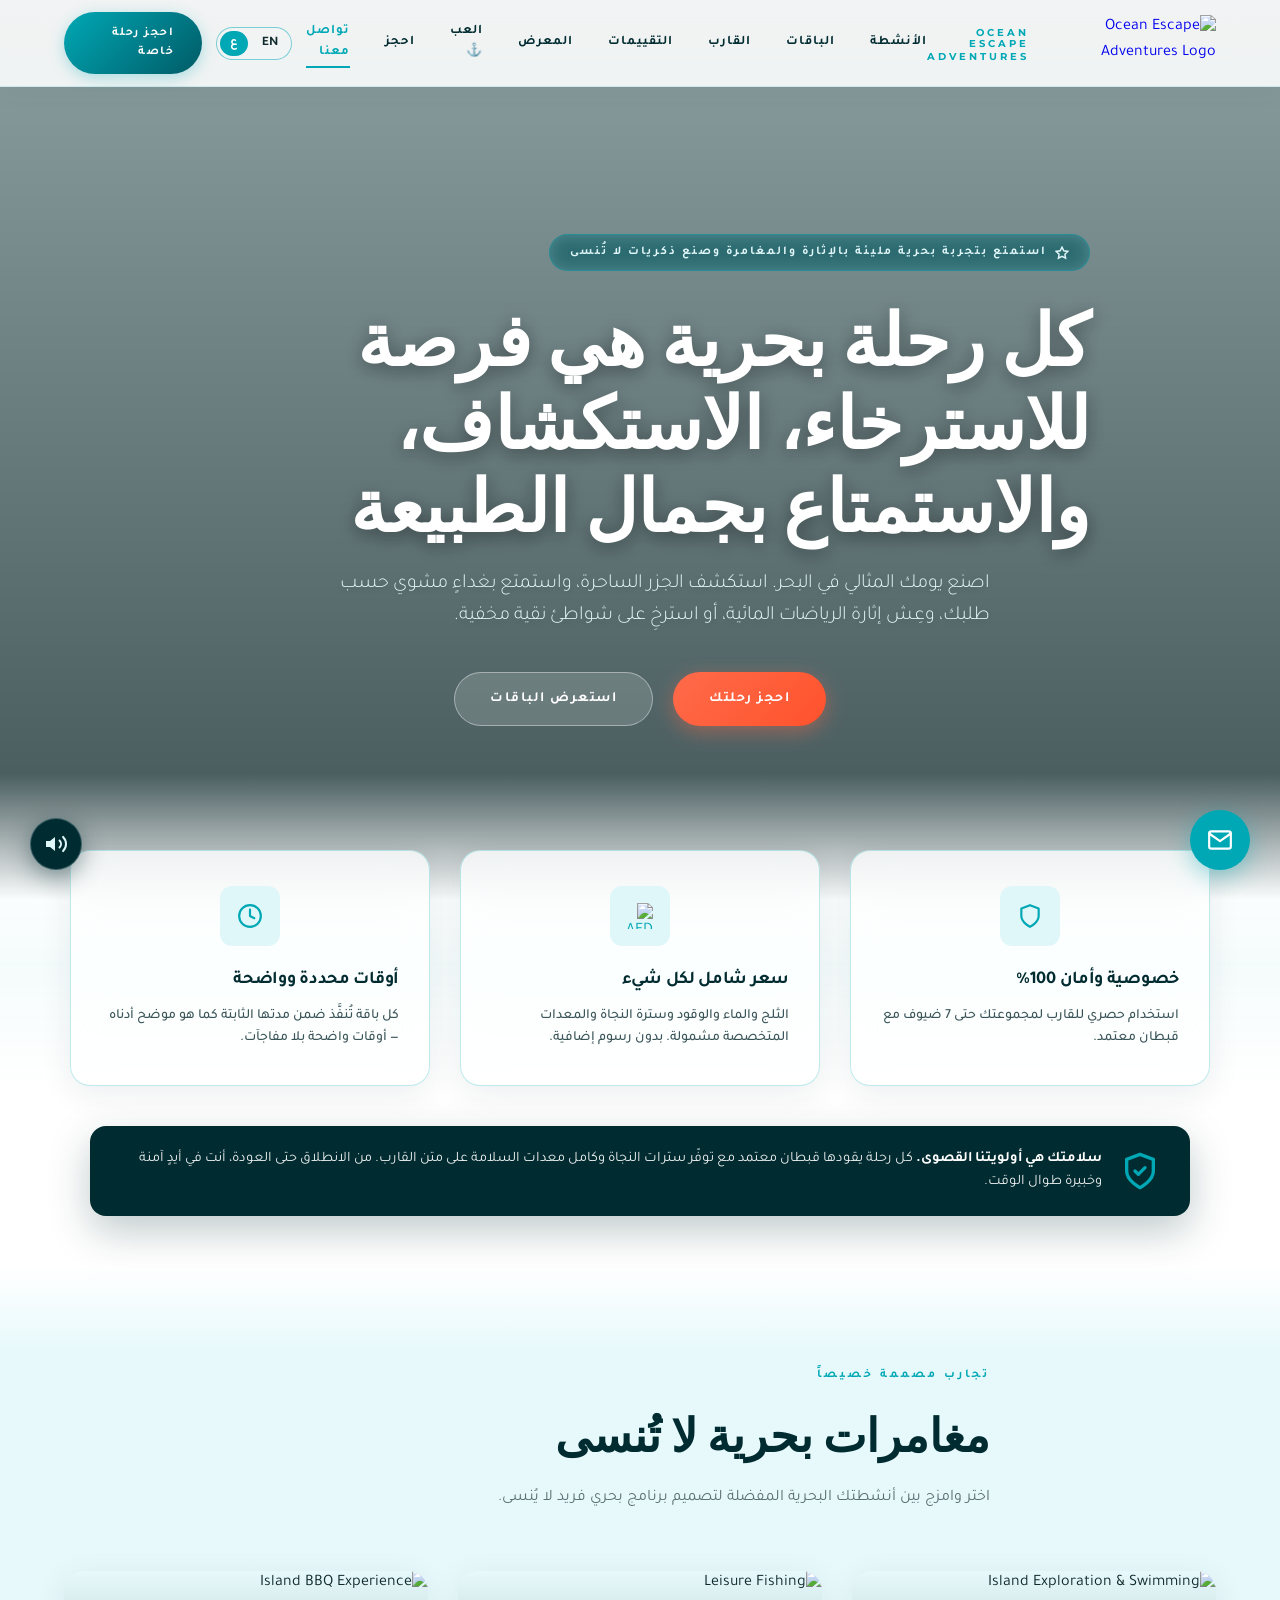
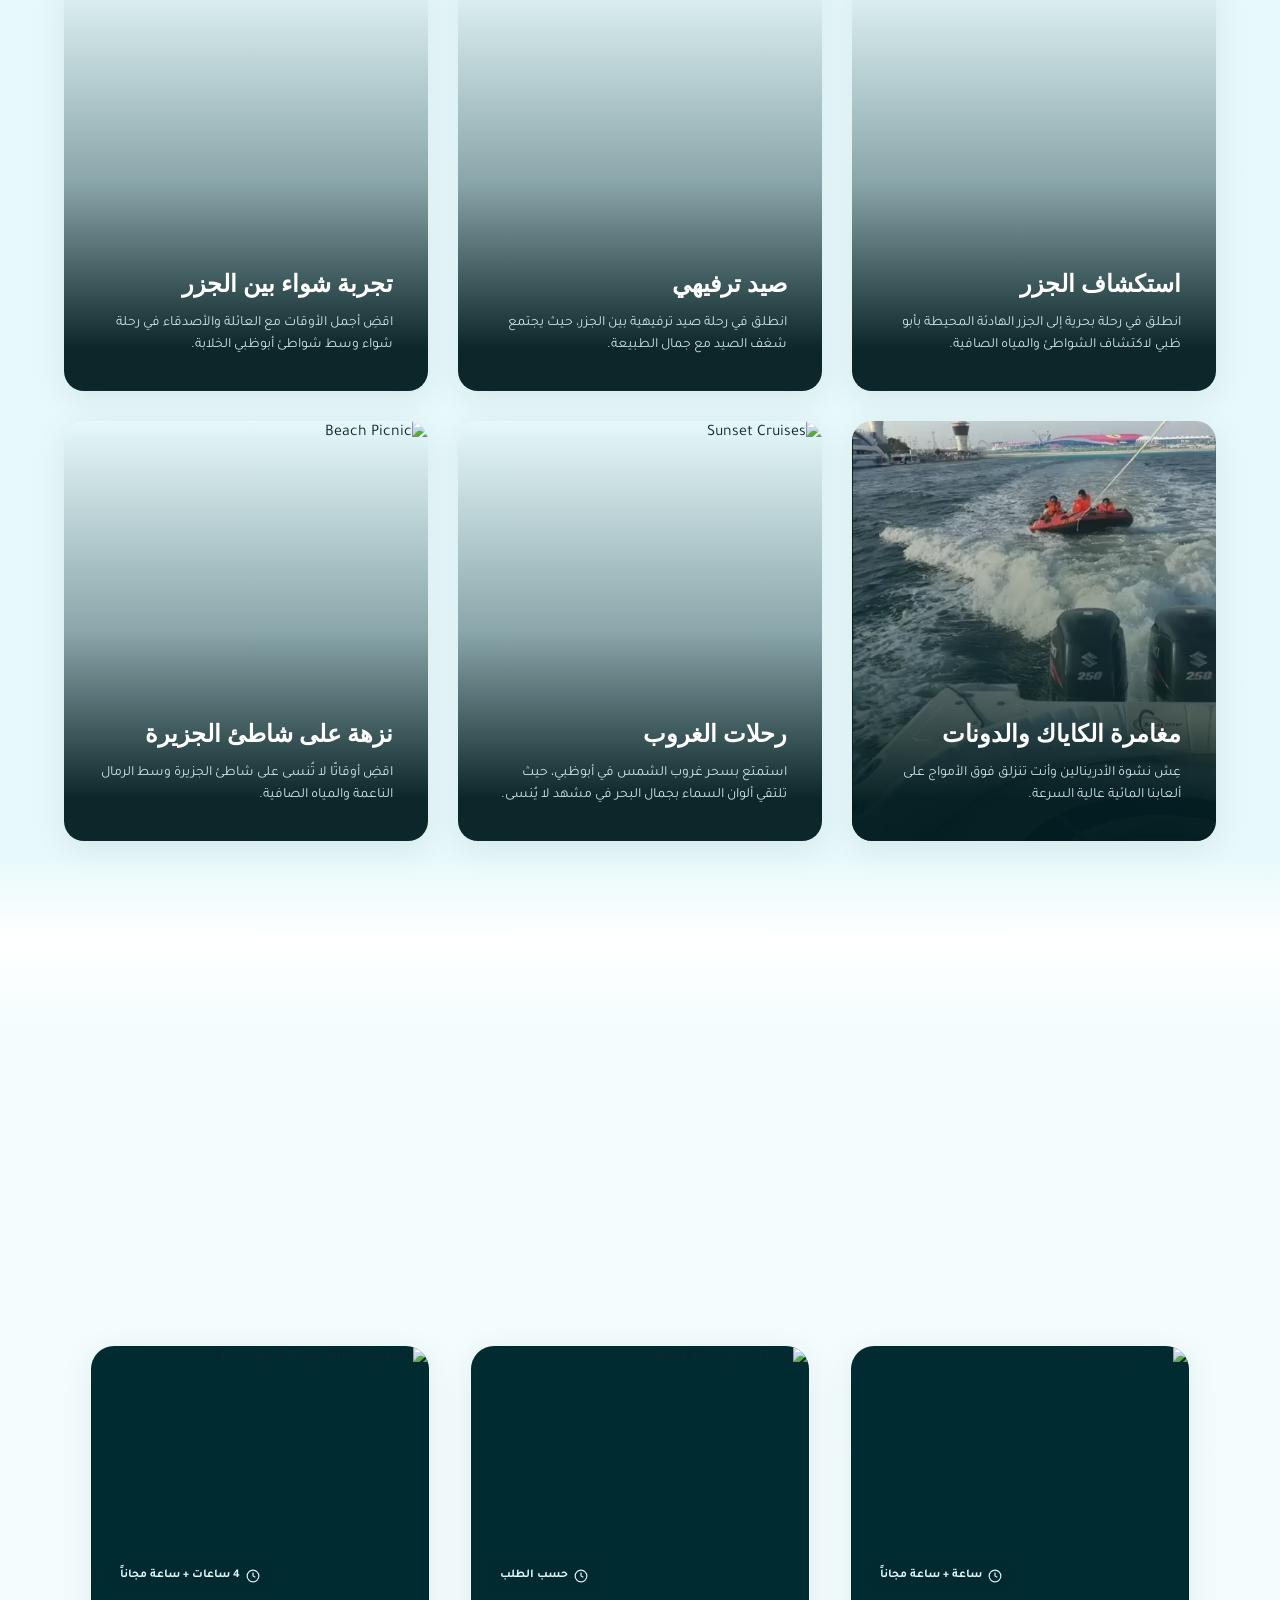
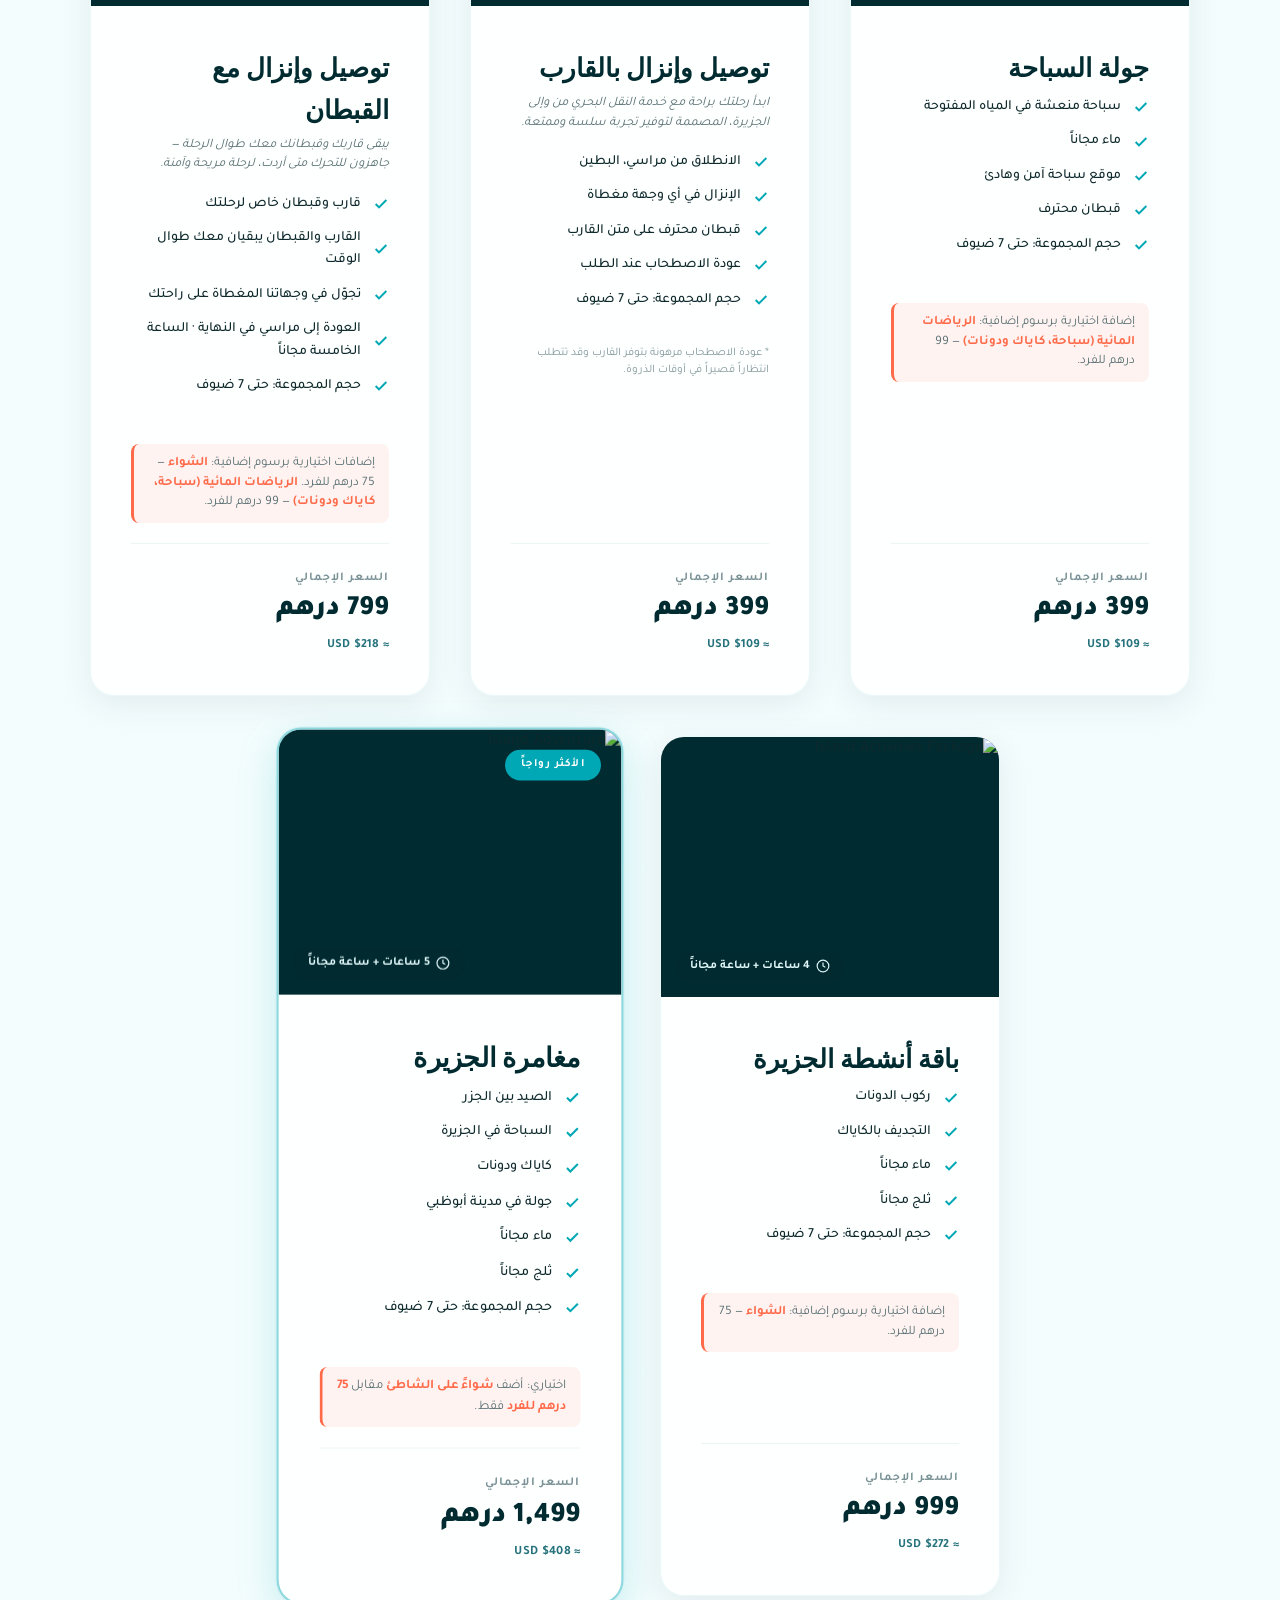
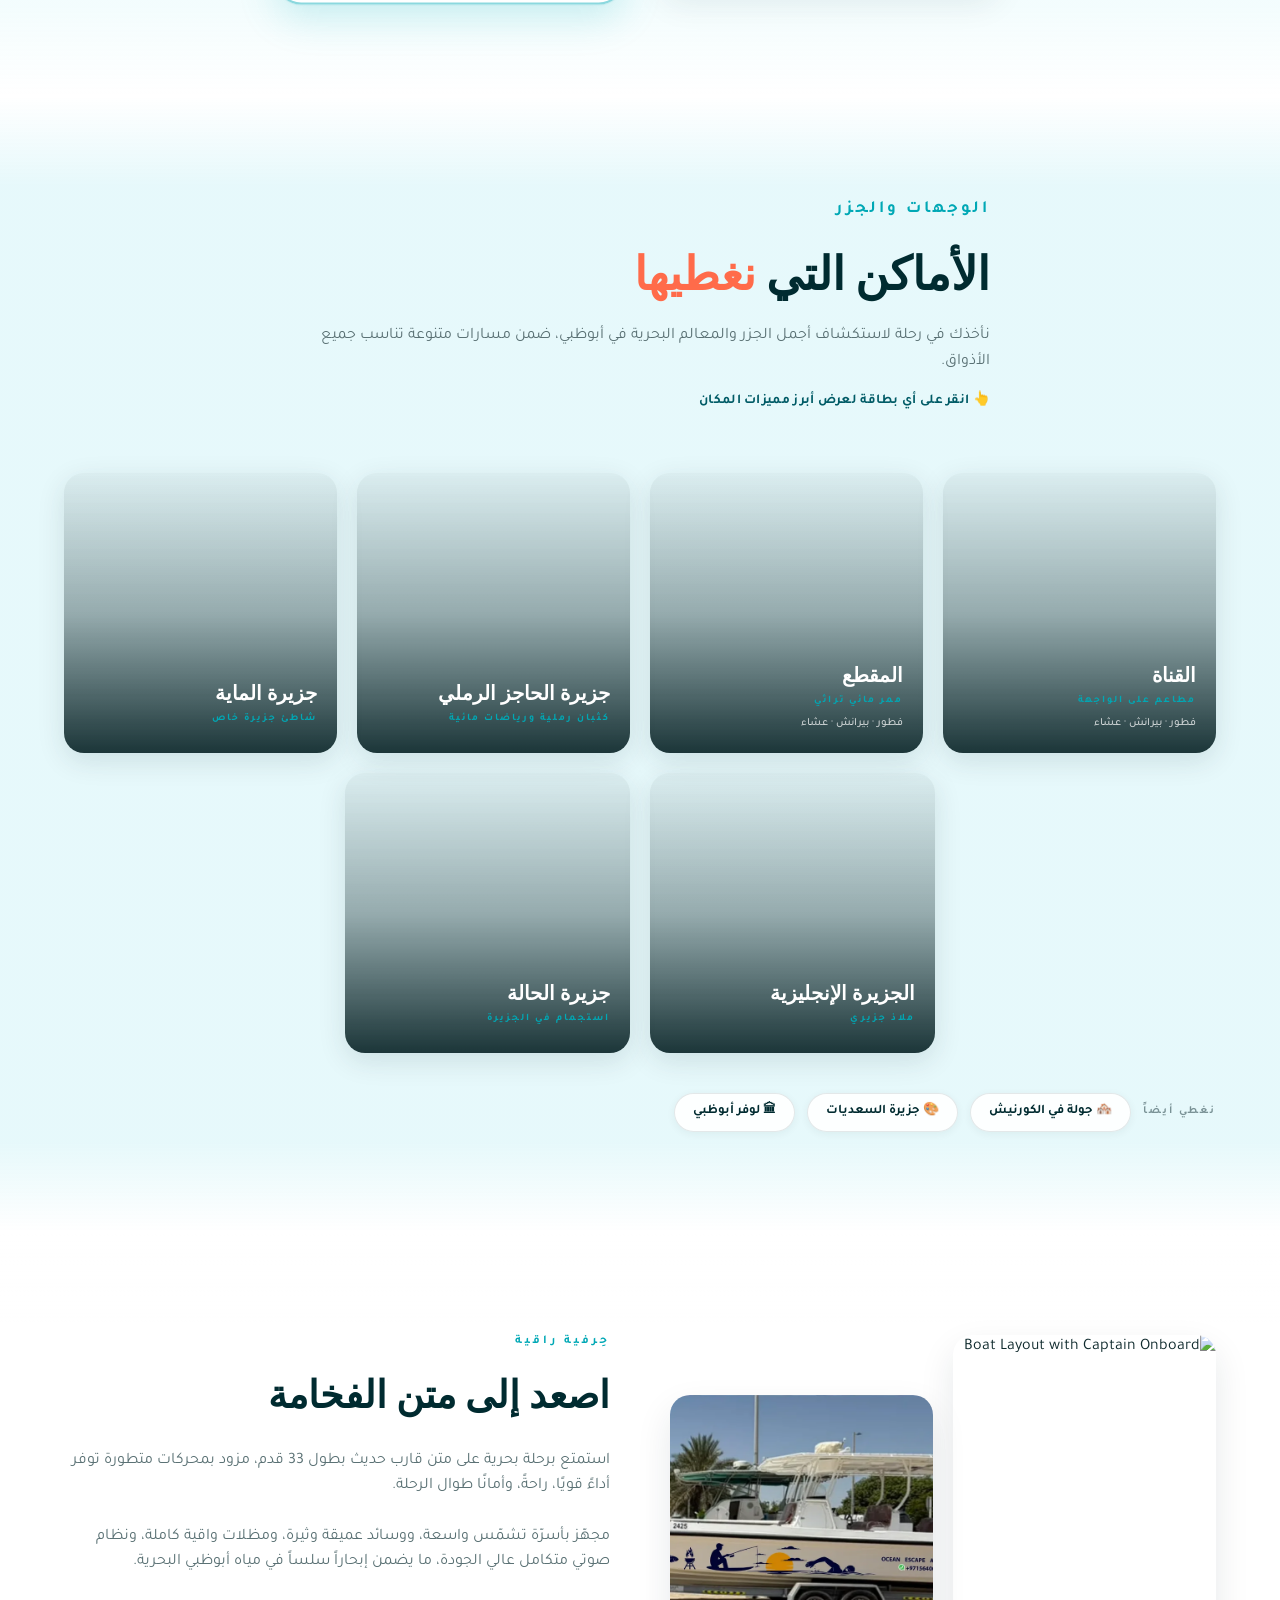
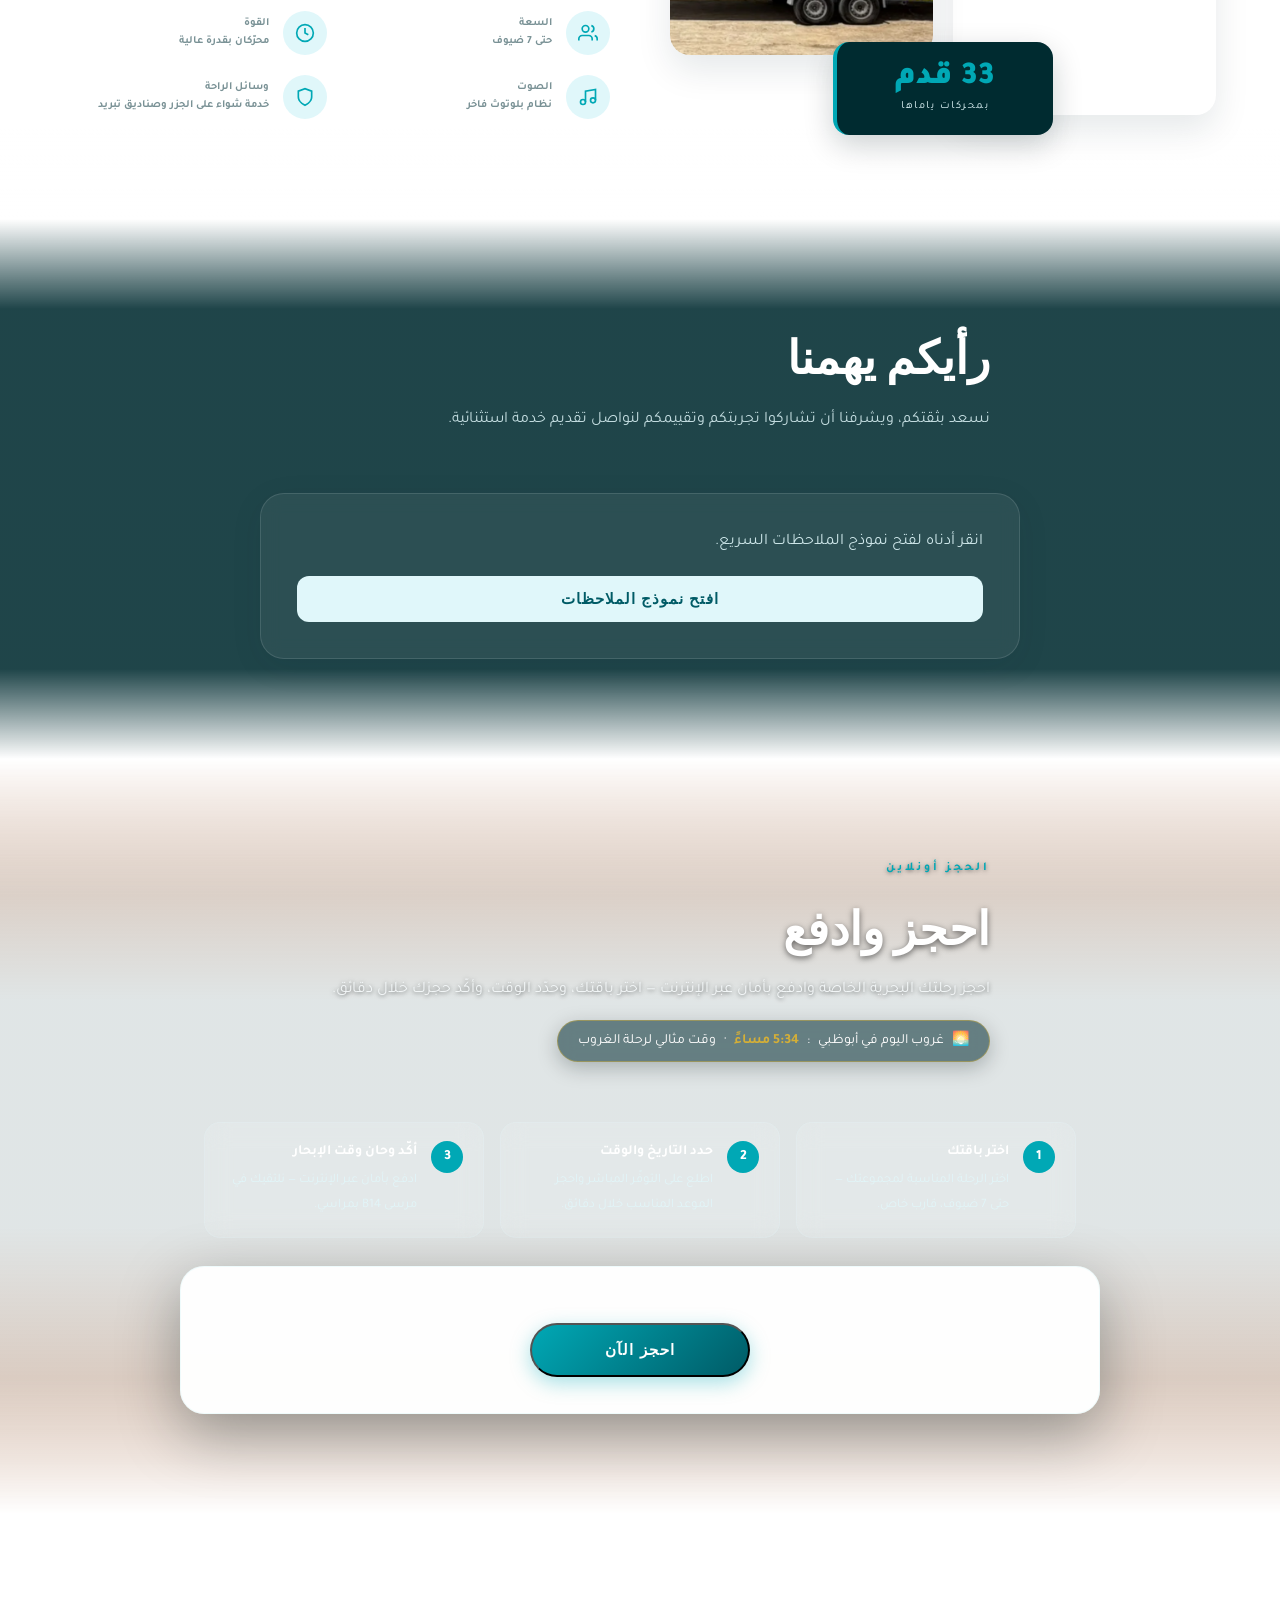
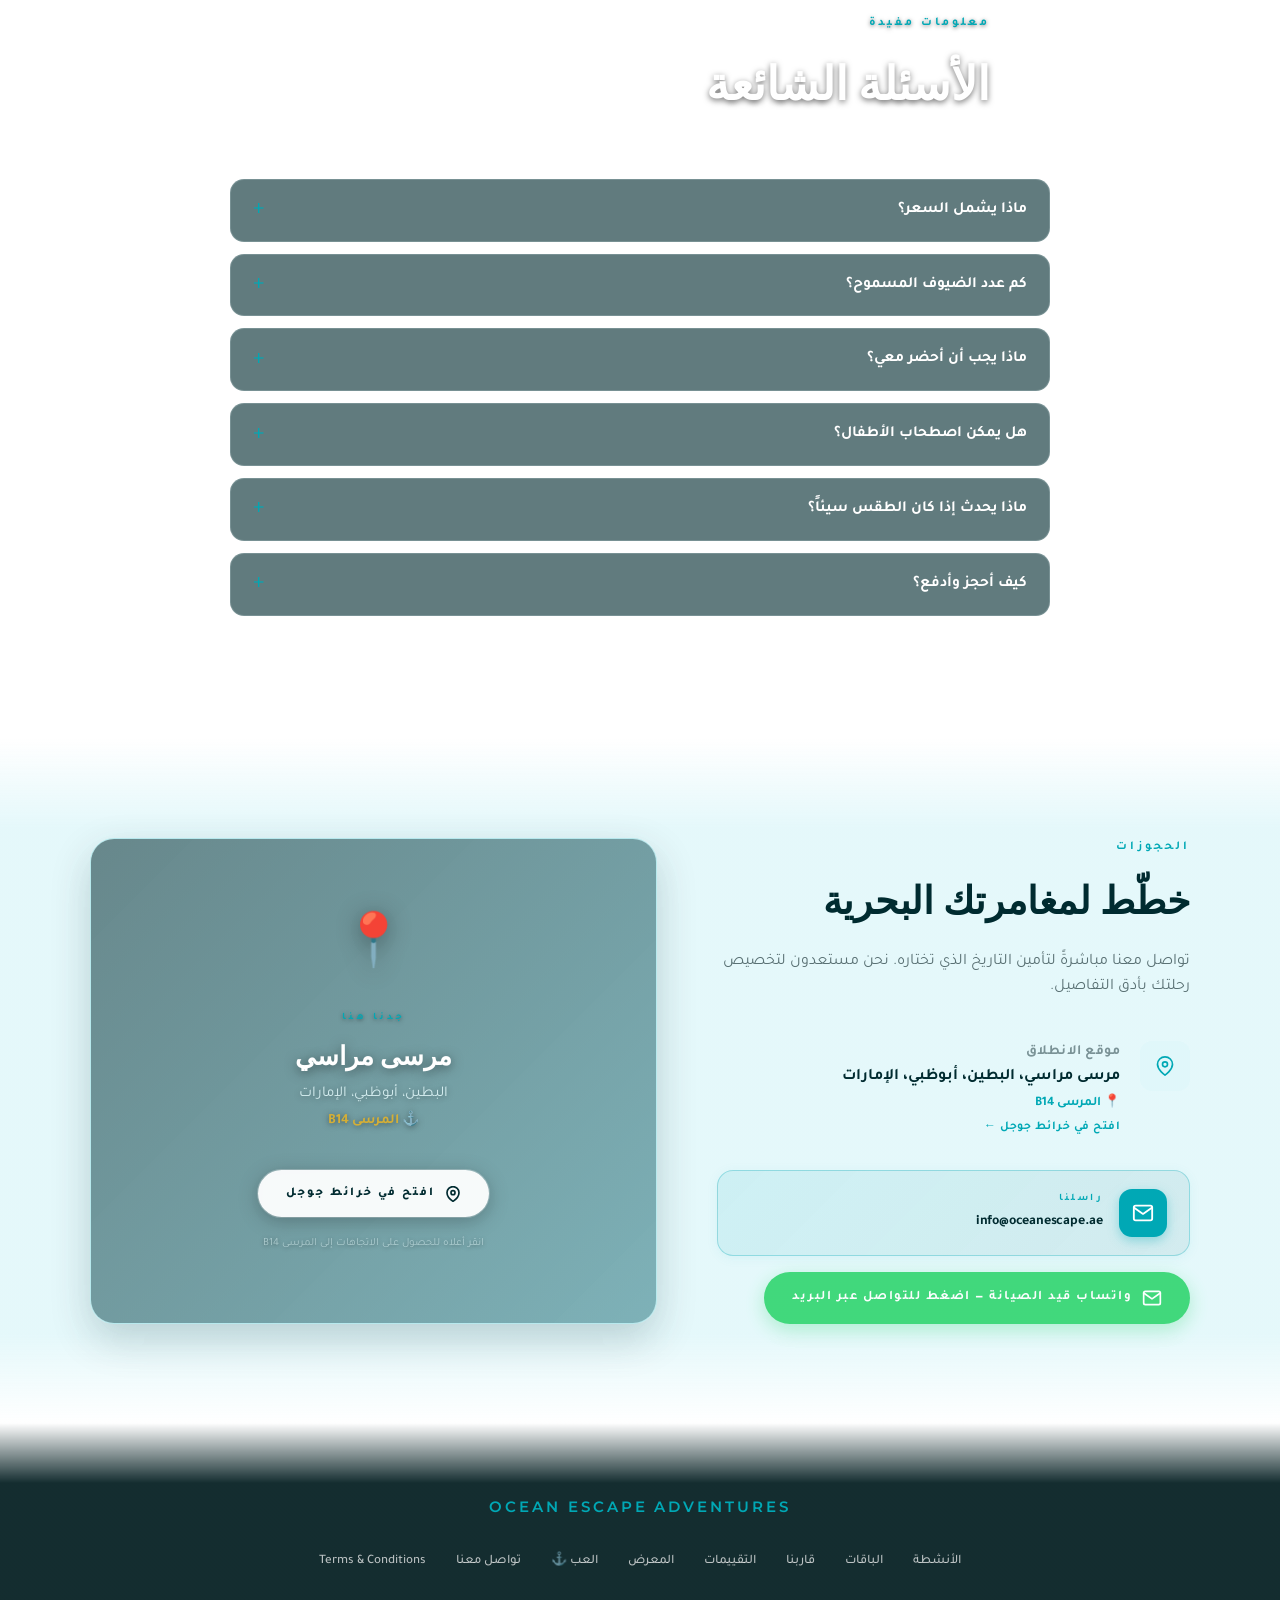
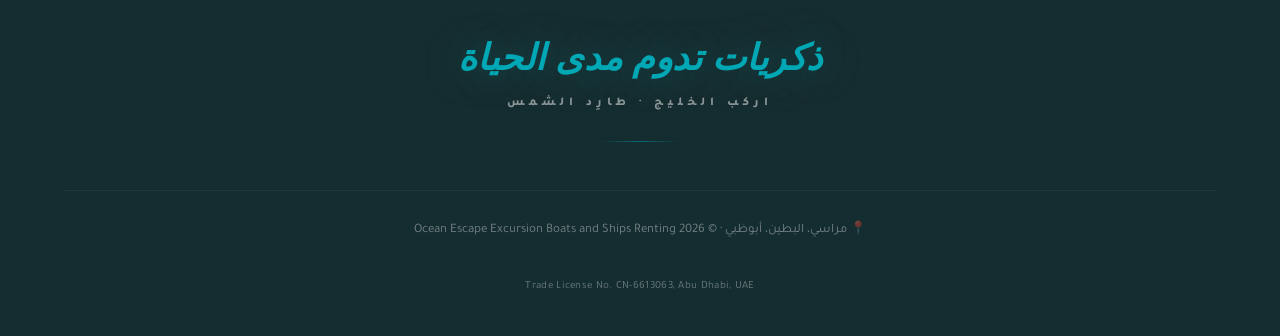
==== commit 4df27a97: "Add files via upload" ====
--- a/index.html
+++ b/index.html
@@ -1305,14 +1305,11 @@
 <div class="contact-email-value">info@oceanescape.ae</div>
 </div>
 </a>
-<!-- WhatsApp button -->
-<a class="contact-wa-btn" href="https://wa.me/971564004009" target="_blank" data-wa-generic="1">
-<svg fill="currentColor" height="20" viewbox="0 0 24 24" width="20">
-<path d="M17.472 14.382c-.297-.149-1.758-.867-2.03-.967-.273-.099-.471-.148-.67.15-.197.297-.767.966-.94 1.164-.173.199-.347.223-.644.075-.297-.15-1.255-.463-2.39-1.475-.883-.788-1.48-1.761-1.653-2.059-.173-.297-.018-.458.13-.606.134-.133.298-.347.446-.52.149-.174.198-.298.298-.497.099-.198.05-.371-.025-.52-.075-.149-.669-1.612-.916-2.207-.242-.579-.487-.5-.669-.51-.173-.008-.371-.01-.57-.01-.198 0-.52.074-.792.372-.272.297-1.04 1.016-1.04 2.479 0 1.462 1.065 2.875 1.213 3.074.149.198 2.096 3.2 5.077 4.487.709.306 1.262.489 1.694.625.712.227 1.36.195 1.871.118.571-.085 1.758-.719 2.006-1.413.248-.694.248-1.289.173-1.413-.074-.124-.272-.198-.57-.347z"></path>
-<path d="M12 0C5.373 0 0 5.373 0 12c0 2.107.549 4.09 1.51 5.817L0 24l6.336-1.51A11.96 11.96 0 0012 24c6.627 0 12-5.373 12-12S18.627 0 12 0zm0 22c-1.89 0-3.663-.518-5.18-1.42l-.37-.22-3.836.913.929-3.742-.24-.386A9.957 9.957 0 012 12c0-5.514 4.486-10 10-10s10 4.486 10 10-4.486 10-10 10z"></path>
-</svg> <span data-i18n="k175">Chat on WhatsApp</span> </a>
-<!-- QR Code -->
-<div class="contact-qr-wrap">
+<!-- WhatsApp button — TEMPORARY: WhatsApp integration under maintenance, routed to email. Restore href to https://wa.me/971564004009, re-add data-wa-generic="1", and swap the icon/label back once fixed. -->
+<a class="contact-wa-btn" href="mailto:info@oceanescape.ae" style="opacity:0.85;">
+<svg fill="none" height="20" stroke="currentColor" stroke-linecap="round" stroke-linejoin="round" stroke-width="2" viewbox="0 0 24 24" width="20"><path d="M4 4h16c1.1 0 2 .9 2 2v12c0 1.1-.9 2-2 2H4c-1.1 0-2-.9-2-2V6c0-1.1.9-2 2-2z"></path><polyline points="22,6 12,13 2,6"></polyline></svg> <span data-i18n="k175">WhatsApp Under Maintenance — Tap to Email Us</span> </a>
+<!-- QR Code — TEMPORARY: hidden while WhatsApp is under maintenance. Remove display:none to restore. -->
+<div class="contact-qr-wrap" style="display:none;">
 <img alt="Scan to WhatsApp" src="assets/qr.png"/>
 <div class="contact-qr-text">
 <div class="contact-qr-title"><span data-i18n="k176">Scan to Book</span></div>
@@ -1389,10 +1386,11 @@
 <div class="footer-legal" style="font-size:11px;opacity:0.6;margin-top:6px;letter-spacing:0.3px;">Trade License No. CN-6613063, Abu Dhabi, UAE</div>
 </div>
 </footer>
-<a class="wa-float" href="https://wa.me/971564004009" target="_blank" title="Chat on WhatsApp" data-wa-generic="1">
-<svg fill="white" height="30" viewbox="0 0 24 24" width="30"><path d="M17.472 14.382c-.297-.149-1.758-.867-2.03-.967-.273-.099-.471-.148-.67.15-.197.297-.767.966-.94 1.164-.173.199-.347.223-.644.075-.297-.15-1.255-.463-2.39-1.475-.883-.788-1.48-1.761-1.653-2.059-.173-.297-.018-.458.13-.606.134-.133.298-.347.446-.52.149-.174.198-.298.298-.497.099-.198.05-.371-.025-.52-.075-.149-.669-1.612-.916-2.207-.242-.579-.487-.5-.669-.51-.173-.008-.371-.01-.57-.01-.198 0-.52.074-.792.372-.272.297-1.04 1.016-1.04 2.479 0 1.462 1.065 2.875 1.213 3.074.149.198 2.096 3.2 5.077 4.487.709.306 1.262.489 1.694.625.712.227 1.36.195 1.871.118.571-.085 1.758-.719 2.006-1.413.248-.694.248-1.289.173-1.413-.074-.124-.272-.198-.57-.347m-5.421 7.403h-.004a9.87 9.87 0 01-5.031-1.378l-.361-.214-3.741.982.998-3.648-.235-.374a9.86 9.86 0 01-1.51-5.26c.001-5.45 4.436-9.884 9.888-9.884 2.64 0 5.122 1.03 6.988 2.898a9.825 9.825 0 012.893 6.994c-.003 5.45-4.437 9.884-9.885 9.884m8.413-18.297A11.815 11.815 0 0012.05 0C5.495 0 .16 5.335.157 11.892c0 2.096.547 4.142 1.588 5.945L0 24l6.335-1.662c1.746.953 3.71 1.444 5.703 1.445h.005c6.554 0 11.89-5.335 11.893-11.893a11.821 11.821 0 00-3.48-8.413z"></path></svg>
+<!-- TEMPORARY: WhatsApp integration under maintenance. Restore href to https://wa.me/971564004009, target="_blank", title="Chat on WhatsApp", data-wa-generic="1", background to #25D366, and the WhatsApp SVG path once fixed. -->
+<a class="wa-float" href="mailto:info@oceanescape.ae" title="WhatsApp temporarily unavailable — tap to email us / واتساب غير متاح مؤقتاً، اضغط للتواصل عبر البريد الإلكتروني" style="background:var(--turquoise);box-shadow:0 6px 25px rgba(0,168,181,0.4);">
+<svg fill="none" height="26" stroke="white" stroke-linecap="round" stroke-linejoin="round" stroke-width="2" viewbox="0 0 24 24" width="26"><path d="M4 4h16c1.1 0 2 .9 2 2v12c0 1.1-.9 2-2 2H4c-1.1 0-2-.9-2-2V6c0-1.1.9-2 2-2z"></path><polyline points="22,6 12,13 2,6"></polyline></svg>
 </a>
-<script>window.I18N={"en": {"k0": "Ocean Escape", "k1": "Adventures", "k2": "Activities", "k3": "Packages", "k4": "The Boat", "k5": "Reviews", "k6": "Contact", "k7": "Book Private Tour", "k8": "Enjoy a thrilling sea experience full of adventure and unforgettable memories", "k9": "Every sea trip is a chance to relax, explore, and enjoy nature's beauty", "k10": "Craft your perfect day at sea. Explore majestic islands, enjoy customized BBQ lunches, experience thrilling water sports, or relax on pristine hidden beaches.", "k11": "Book Your Escape", "k12": "Explore Packages", "k13": "100% Private & Safe", "k14": "Exclusive use of the boat for your group of up to 7 guests with certified captain.", "k15": "All-Inclusive Pricing", "k16": "Ice, water, fuel, life jacket, and specialized equipment included. No additional fees.", "k17": "Clear, Fixed Timings", "k18": "Each package runs for its fixed duration as listed below — clear timings, no surprises.", "k19": "Your safety is our highest priority.", "k20": "Every trip is led by a certified captain with life jackets and full safety equipment on board. From departure to return, you are in safe, experienced hands at all times.", "k21": "Tailored Experiences", "k22": "Unforgettable Ocean Adventures", "k23": "Mix and match your favorite ocean activities to design an unforgettable bespoke sea itinerary.", "k24": "Island Exploration", "k25": "Set off on a sea trip to the tranquil islands around Abu Dhabi and discover pristine beaches and crystal-clear waters.", "k26": "Leisure Fishing", "k27": "Enjoy a leisure fishing trip between the islands, where the passion of fishing meets the beauty of nature.", "k28": "Island BBQ Experience", "k29": "Spend the best of times with family and friends on a BBQ trip amid Abu Dhabi's stunning beaches.", "k30": "Kayak & Donut Adventure", "k31": "Feel the pure rush of adrenaline as you glide across the waves on our high-speed watersport towables.", "k32": "Sunset Cruises", "k33": "Enjoy the magic of Abu Dhabi's sunset, where the colors of the sky meet the beauty of the sea in an unforgettable scene.", "k34": "Island Beach Picnic", "k35": "Spend unforgettable times on the island beach amid soft sands and clear waters.", "k36": "Curated Charters", "k37": "Select Your Sea Package", "k38": "Fair, flat-rate pricing for the entire boat — up to 7 guests per trip. We also host private parties & celebrations with fully customized arrangements.", "k39": "Weekday Special: Enjoy 10% off any package on any weekday (excludes weekends & national holidays).", "k40": "1+1 Hrs Free", "k41": "Swimming Tour", "k42": "Refreshing Open-Water Swim", "k43": "Complimentary Water", "k44": "Safe, Calm Swimming Spot", "k45": "Professional Captain", "k46": "Group Size: Up to 7 Guests", "k47": "Total Price", "k48": "AED 399", "k49": "Select Package", "k50": "On Demand", "k51": "Boat Pick-Up & Drop", "k52": "Start your trip in comfort with our sea transfer service to and from the island, designed for a smooth and enjoyable experience.", "k53": "Pick-Up from Marasy, Al Bateen", "k54": "Drop-Off at Any Covered Destination", "k55": "Professional Captain Onboard", "k56": "Return Pick-Up On Call", "k57": "Group Size: Up to 7 Guests", "k58": "* Return pick-up is subject to boat availability and may involve a short wait during busy periods.", "k59": "Total Price", "k60": "AED 399", "k61": "Select Package", "k62": "4+1 Hrs Free", "k63": "Pick-Up & Drop with Captain", "k64": "Your boat and captain stay with you for the whole trip — ready to move whenever you are, for a comfortable and safe journey.", "k65": "Private Boat & Captain for Your Trip", "k66": "Boat & Captain Stay With You Throughout", "k67": "Cruise Our Covered Destinations at Your Pace", "k68": "Return to Marasy at the End · 5th Hour Free", "k69": "Group Size: Up to 7 Guests", "k70": "Optional add-ons at extra cost:", "k71": "BBQ", "k72": " — AED 75 per person.", "k73": "Water sports (Swimming, Kayak & Donut)", "k74": " — AED 99 per person.", "k75": "Total Price", "k76": "AED 799", "k77": "Select Package", "k78": "4+1 Hrs Free", "k79": "Island Activities Package", "k81": "Donut Ride", "k82": "Kayaking", "k83": "Beachside Island BBQ", "k84": "Group Size: Up to 7 Guests", "k85": "Total Price", "k86": "AED 999", "k87": "Select Package", "k88": "Most Popular", "k89": "5+1 Hrs Free", "k90": "Island Adventure", "k91": "Fishing Between the Islands", "k92": "Island Swimming", "k93": "Kayak & Donut", "k94": "Abu Dhabi City Tour", "k95": "Group Size: Up to 7 Guests", "k96": "Optional: add a", "k97": "beachside BBQ", "k98": "for just", "k99": "AED 75 per person", "k100": ".", "k101": "Total Price", "k102": "AED 1,499", "k103": "Select Package", "k104": "Destinations & Islands", "k105": "Places We", "k106": "Cover", "k107": "We take you on a journey to explore Abu Dhabi's most beautiful islands and coastal landmarks, with varied routes to suit every taste.", "k108": "Al Qana", "k109": "Cruise Dining", "k110": "Breakfast · Brunch · Dinner", "k111": "Maqta", "k112": "Heritage Waterway", "k113": "Breakfast · Brunch · Dinner", "k114": "Sandbar Island", "k115": "Sandbank & Watersports", "k116": "Al Maya Island", "k117": "Private Island Beach", "k118": "English Island", "k119": "Island Retreat", "k120": "Al Halah Island", "k121": "Island Escape", "k122": "Also Covering", "k123": "🏘️ Corniche City Tour", "k124": "🎨 Saadiyat Island", "k125": "🏛 Louvre Abu Dhabi", "k126": "33 FT", "k127": "Powered by Yamaha Engines", "k128": "Elite Craftsmanship", "k129": "Step Aboard Luxury", "k130": "Enjoy your trip aboard a modern 33ft vessel, fitted with advanced engines that deliver powerful performance, comfort, and safety throughout your journey.", "k131": "Equipped with expansive sunbeds, fresh deep cushions, full protective shade biminis, and a high-fidelity integrated sound system, it guarantees smooth navigation through Abu Dhabi's marine waters.", "k132": "Capacity", "k133": "Max 7 Guests", "k134": "Power", "k135": "Twin High-Output Engines", "k136": "Audio", "k137": "Premium Bluetooth Setup", "k138": "Amenities", "k139": "Island BBQ Service & Iceboxes", "k140": "Reviews", "k141": "What Our Guests Say", "k142": "We're a new operator building our reputation one trip at a time. Real guest reviews will appear here soon.", "k143": "Been out on the water with us? You could be our first featured review. Share your honest experience using the form below — we'd love to hear how your trip went.", "k144": "Your Turn", "k145": "Your Opinion Matters", "k146": "We're grateful for your trust — we'd be honored to have you share your experience and rating so we can keep delivering exceptional service.", "k147": "Tap below to open our quick feedback form.", "k148": "Open Feedback Form", "k149": "Name", "k150": "*", "k151": "Country", "k152": "Your Rating", "k153": "*", "k154": "★", "k155": "★", "k156": "★", "k157": "★", "k158": "★", "k159": "Your Experience", "k160": "*", "k161": "Submit Feedback", "k162": "Thank you! 🙏", "k163": "Your feedback means the world to us. We hope to welcome you aboard again soon.", "k164": "Reservations", "k165": "Plan Your Sea Adventure", "k166": "Reach out directly to secure your chosen date. We are ready to customize your cruise to perfection.", "k167": "Departure Location", "k168": "Marasy Marina, Al Bateen, Abu Dhabi, UAE", "k169": "📍 Berth B14", "k170": "Open in Google Maps →", "k171": "Direct Hotline & WhatsApp", "k172": "+971 56 400 400 9", "k173": "Email Us", "k174": "", "k175": "Chat on WhatsApp", "k176": "Scan to Book", "k177": "Opens WhatsApp instantly — no number needed", "k178": "📍", "k179": "Find Us Here", "k180": "Marasy Marina", "k181": "Al Bateen, Abu Dhabi, UAE", "k182": "⚓ Berth B14", "k183": "Open in Google Maps", "k184": "Tap above to get directions to Berth B14", "k185": "Ocean Escape", "k186": "Adventures", "k187": "Activities", "k188": "Packages", "k189": "Our Boat", "k190": "Reviews", "k191": "Contact", "k192": "Memories that last a lifetime", "k193": "RIDE THE GULF  ·  CHASE THE SUN", "k194": "📍 Marasy, Al Bateen, Abu Dhabi  ·  © 2026 Ocean Escape Excursion Boats and Ships Renting", "k195": "Your name", "k196": "Where are you visiting from?", "k197": "Tell us about your trip...", "k198": "Complimentary Ice", "k199": "Optional add-on at extra cost:", "title": "Ocean Escape Adventures — Premium Abu Dhabi Boat Tours", "nav_book": "Book", "bk_tag": "Book Online", "bk_title": "Book & Pay", "bk_sub": "Reserve your private boat tour and pay securely online — choose your package, pick a time, and confirm in minutes.", "bk_ph": "Pick your package and details below, then tap to send us a ready-made booking message on WhatsApp — just proofread and hit send.", "bk_btn": "Book via WhatsApp", "bkLblPackage": "Choose your package", "bkLblPax": "Number of guests", "bkLblWhen": "Preferred date & time", "bkWhenPh": "e.g. Friday, 4:00 PM", "bk_link_btn": "Book Now"}, "ar": {"k0": "Ocean Escape", "k1": "Adventures", "k2": "الأنشطة", "k3": "الباقات", "k4": "القارب", "k5": "التقييمات", "k6": "تواصل معنا", "k7": "احجز رحلة خاصة", "k8": "استمتع بتجربة بحرية مليئة بالإثارة والمغامرة وصنع ذكريات لا تُنسى", "k9": "كل رحلة بحرية هي فرصة للاسترخاء، الاستكشاف، والاستمتاع بجمال الطبيعة", "k10": "اصنع يومك المثالي في البحر. استكشف الجزر الساحرة، واستمتع بغداءٍ مشوي حسب طلبك، وعِش إثارة الرياضات المائية، أو استرخِ على شواطئ نقية مخفية.", "k11": "احجز رحلتك", "k12": "استعرض الباقات", "k13": "خصوصية وأمان 100%", "k14": "استخدام حصري للقارب لمجموعتك حتى 7 ضيوف مع قبطان معتمد.", "k15": "سعر شامل لكل شيء", "k16": "الثلج والماء والوقود وسترة النجاة والمعدات المتخصصة مشمولة. بدون رسوم إضافية.", "k17": "أوقات محددة وواضحة", "k18": "كل باقة تُنفَّذ ضمن مدتها الثابتة كما هو موضح أدناه — أوقات واضحة بلا مفاجآت.", "k19": "سلامتك هي أولويتنا القصوى.", "k20": "كل رحلة يقودها قبطان معتمد مع توفّر سترات النجاة وكامل معدات السلامة على متن القارب. من الانطلاق حتى العودة، أنت في أيدٍ آمنة وخبيرة طوال الوقت.", "k21": "تجارب مصممة خصيصاً", "k22": "مغامرات بحرية لا تُنسى", "k23": "اختر وامزج بين أنشطتك البحرية المفضلة لتصميم برنامج بحري فريد لا يُنسى.", "k24": "استكشاف الجزر", "k25": "انطلق في رحلة بحرية إلى الجزر الهادئة المحيطة بأبو ظبي لاكتشاف الشواطئ والمياه الصافية.", "k26": "صيد ترفيهي", "k27": "انطلق في رحلة صيد ترفيهية بين الجزر، حيث يجتمع شغف الصيد مع جمال الطبيعة.", "k28": "تجربة شواء بين الجزر", "k29": "اقضِ أجمل الأوقات مع العائلة والأصدقاء في رحلة شواء وسط شواطئ أبوظبي الخلابة.", "k30": "مغامرة الكاياك والدونات", "k31": "عِش نشوة الأدرينالين وأنت تنزلق فوق الأمواج على ألعابنا المائية عالية السرعة.", "k32": "رحلات الغروب", "k33": "استمتع بسحر غروب الشمس في أبوظبي، حيث تلتقي ألوان السماء بجمال البحر في مشهد لا يُنسى.", "k34": "نزهة على شاطئ الجزيرة", "k35": "اقضِ أوقاتًا لا تُنسى على شاطئ الجزيرة وسط الرمال الناعمة والمياه الصافية.", "k36": "رحلات مختارة بعناية", "k37": "اختر باقتك البحرية", "k38": "أسعار مناسبة وموحّدة للقارب بالكامل — حتى 7 ضيوف في الرحلة. كما ننظّم الحفلات والمناسبات الخاصة بترتيبات مخصصة بالكامل.", "k39": "عرض أيام الأسبوع: احصل على خصم 10% على أي باقة في أي يوم من أيام الأسبوع (باستثناء عطلات نهاية الأسبوع والأعياد الوطنية).", "k40": "ساعة + ساعة مجاناً", "k41": "جولة السباحة", "k42": "سباحة منعشة في المياه المفتوحة", "k43": "ماء مجاناً", "k44": "موقع سباحة آمن وهادئ", "k45": "قبطان محترف", "k46": "حجم المجموعة: حتى 7 ضيوف", "k47": "السعر الإجمالي", "k48": "399 درهم", "k49": "اختر الباقة", "k50": "حسب الطلب", "k51": "توصيل وإنزال بالقارب", "k52": "ابدأ رحلتك براحة مع خدمة النقل البحري من وإلى الجزيرة، المصممة لتوفير تجربة سلسة وممتعة.", "k53": "الانطلاق من مراسي، البطين", "k54": "الإنزال في أي وجهة مغطاة", "k55": "قبطان محترف على متن القارب", "k56": "عودة الاصطحاب عند الطلب", "k57": "حجم المجموعة: حتى 7 ضيوف", "k58": "* عودة الاصطحاب مرهونة بتوفر القارب وقد تتطلب انتظاراً قصيراً في أوقات الذروة.", "k59": "السعر الإجمالي", "k60": "399 درهم", "k61": "اختر الباقة", "k62": "4 ساعات + ساعة مجاناً", "k63": "توصيل وإنزال مع القبطان", "k64": "يبقى قاربك وقبطانك معك طوال الرحلة — جاهزون للتحرك متى أردت، لرحلة مريحة وآمنة.", "k65": "قارب وقبطان خاص لرحلتك", "k66": "القارب والقبطان يبقيان معك طوال الوقت", "k67": "تجوّل في وجهاتنا المغطاة على راحتك", "k68": "العودة إلى مراسي في النهاية · الساعة الخامسة مجاناً", "k69": "حجم المجموعة: حتى 7 ضيوف", "k70": "إضافات اختيارية برسوم إضافية:", "k71": "الشواء", "k72": " — 75 درهم للفرد.", "k73": "الرياضات المائية (سباحة، كاياك ودونات)", "k74": " — 99 درهم للفرد.", "k75": "السعر الإجمالي", "k76": "799 درهم", "k77": "اختر الباقة", "k78": "4 ساعات + ساعة مجاناً", "k79": "باقة أنشطة الجزيرة", "k81": "ركوب الدونات", "k82": "التجديف بالكاياك", "k83": "شواء على شاطئ الجزيرة", "k84": "حجم المجموعة: حتى 7 ضيوف", "k85": "السعر الإجمالي", "k86": "999 درهم", "k87": "اختر الباقة", "k88": "الأكثر رواجاً", "k89": "5 ساعات + ساعة مجاناً", "k90": "مغامرة الجزيرة", "k91": "الصيد بين الجزر", "k92": "السباحة في الجزيرة", "k93": "كاياك ودونات", "k94": "جولة في مدينة أبوظبي", "k95": "حجم المجموعة: حتى 7 ضيوف", "k96": "اختياري: أضف", "k97": "شواءً على الشاطئ", "k98": "مقابل", "k99": "75 درهم للفرد", "k100": " فقط.", "k101": "السعر الإجمالي", "k102": "1,499 درهم", "k103": "اختر الباقة", "k104": "الوجهات والجزر", "k105": "الأماكن التي", "k106": "نغطيها", "k107": "نأخذك في رحلة لاستكشاف أجمل الجزر والمعالم البحرية في أبوظبي، ضمن مسارات متنوعة تناسب جميع الأذواق.", "k108": "القناة", "k109": "مطاعم على الواجهة", "k110": "فطور · بيرانش · عشاء", "k111": "المقطع", "k112": "ممر مائي تراثي", "k113": "فطور · بيرانش · عشاء", "k114": "جزيرة الحاجز الرملي", "k115": "كثبان رملية ورياضات مائية", "k116": "جزيرة الماية", "k117": "شاطئ جزيرة خاص", "k118": "الجزيرة الإنجليزية", "k119": "ملاذ جزيري", "k120": "جزيرة الحالة", "k121": "استجمام في الجزيرة", "k122": "نغطي أيضاً", "k123": "🏘️ جولة في الكورنيش", "k124": "🎨 جزيرة السعديات", "k125": "🏛 لوفر أبوظبي", "k126": "33 قدم", "k127": "بمحركات ياماها", "k128": "حِرفية راقية", "k129": "اصعد إلى متن الفخامة", "k130": "استمتع برحلة بحرية على متن قارب حديث بطول 33 قدم، مزود بمحركات متطورة توفر أداءً قويًا، راحةً، وأمانًا طوال الرحلة.", "k131": "مجهّز بأسرّة تشمّس واسعة، ووسائد عميقة وثيرة، ومظلات واقية كاملة، ونظام صوتي متكامل عالي الجودة، ما يضمن إبحاراً سلساً في مياه أبوظبي البحرية.", "k132": "السعة", "k133": "حتى 7 ضيوف", "k134": "القوة", "k135": "محرّكان بقدرة عالية", "k136": "الصوت", "k137": "نظام بلوتوث فاخر", "k138": "وسائل الراحة", "k139": "خدمة شواء على الجزر وصناديق تبريد", "k140": "التقييمات", "k141": "ماذا يقول ضيوفنا", "k142": "نحن مشغّل جديد نبني سمعتنا رحلةً تلو الأخرى. ستظهر تقييمات الضيوف الحقيقية هنا قريباً.", "k143": "هل خضت رحلة معنا في البحر؟ قد تكون أول تقييم مميز لدينا. شارك تجربتك الصادقة عبر النموذج أدناه — يسعدنا أن نعرف كيف كانت رحلتك.", "k144": "دورك الآن", "k145": "رأيكم يهمنا", "k146": "نسعد بثقتكم، ويشرفنا أن تشاركوا تجربتكم وتقييمكم لنواصل تقديم خدمة استثنائية.", "k147": "انقر أدناه لفتح نموذج الملاحظات السريع.", "k148": "افتح نموذج الملاحظات", "k149": "الاسم", "k150": "*", "k151": "الدولة", "k152": "تقييمك", "k153": "*", "k154": "★", "k155": "★", "k156": "★", "k157": "★", "k158": "★", "k159": "تجربتك", "k160": "*", "k161": "إرسال الملاحظات", "k162": "شكراً لك! 🙏", "k163": "ملاحظاتك تعني لنا الكثير. نتطلّع إلى الترحيب بك على متن القارب مجدداً قريباً.", "k164": "الحجوزات", "k165": "خطّط لمغامرتك البحرية", "k166": "تواصل معنا مباشرةً لتأمين التاريخ الذي تختاره. نحن مستعدون لتخصيص رحلتك بأدق التفاصيل.", "k167": "موقع الانطلاق", "k168": "مرسى مراسي، البطين، أبوظبي، الإمارات", "k169": "📍 المرسى B14", "k170": "افتح في خرائط جوجل ←", "k171": "الخط المباشر وواتساب", "k172": "+971 56 400 400 9", "k173": "راسلنا", "k174": "", "k175": "تحدّث عبر واتساب", "k176": "امسح للحجز", "k177": "يفتح واتساب فوراً — دون الحاجة إلى رقم", "k178": "📍", "k179": "جدنا هنا", "k180": "مرسى مراسي", "k181": "البطين، أبوظبي، الإمارات", "k182": "⚓ المرسى B14", "k183": "افتح في خرائط جوجل", "k184": "انقر أعلاه للحصول على الاتجاهات إلى المرسى B14", "k185": "Ocean Escape", "k186": "Adventures", "k187": "الأنشطة", "k188": "الباقات", "k189": "قاربنا", "k190": "التقييمات", "k191": "تواصل معنا", "k192": "ذكريات تدوم مدى الحياة", "k193": "اركب الخليج · طارِد الشمس", "k194": "📍 مراسي، البطين، أبوظبي · © 2026 Ocean Escape Excursion Boats and Ships Renting", "k195": "اسمك", "k196": "من أين تزورنا؟", "k197": "أخبرنا عن رحلتك...", "k198": "ثلج مجاناً", "k199": "إضافة اختيارية برسوم إضافية:", "title": "Ocean Escape Adventures — رحلات بحرية فاخرة في أبوظبي", "nav_book": "احجز", "bk_tag": "الحجز أونلاين", "bk_title": "احجز وادفع", "bk_sub": "احجز رحلتك البحرية الخاصة وادفع بأمان عبر الإنترنت — اختر باقتك، وحدّد الوقت، وأكّد حجزك خلال دقائق.", "bk_ph": "اختر باقتك والتفاصيل أدناه، ثم اضغط لإرسال رسالة حجز جاهزة عبر واتساب — راجِعها فقط ثم أرسلها.", "bk_btn": "احجز عبر واتساب", "bkLblPackage": "اختر باقتك", "bkLblPax": "عدد الضيوف", "bkLblWhen": "التاريخ والوقت المفضّل", "bkWhenPh": "مثال: الجمعة، 4:00 مساءً", "bk_link_btn": "احجز الآن"}};
+<script>window.I18N={"en": {"k0": "Ocean Escape", "k1": "Adventures", "k2": "Activities", "k3": "Packages", "k4": "The Boat", "k5": "Reviews", "k6": "Contact", "k7": "Book Private Tour", "k8": "Enjoy a thrilling sea experience full of adventure and unforgettable memories", "k9": "Every sea trip is a chance to relax, explore, and enjoy nature's beauty", "k10": "Craft your perfect day at sea. Explore majestic islands, enjoy customized BBQ lunches, experience thrilling water sports, or relax on pristine hidden beaches.", "k11": "Book Your Escape", "k12": "Explore Packages", "k13": "100% Private & Safe", "k14": "Exclusive use of the boat for your group of up to 7 guests with certified captain.", "k15": "All-Inclusive Pricing", "k16": "Ice, water, fuel, life jacket, and specialized equipment included. No additional fees.", "k17": "Clear, Fixed Timings", "k18": "Each package runs for its fixed duration as listed below — clear timings, no surprises.", "k19": "Your safety is our highest priority.", "k20": "Every trip is led by a certified captain with life jackets and full safety equipment on board. From departure to return, you are in safe, experienced hands at all times.", "k21": "Tailored Experiences", "k22": "Unforgettable Ocean Adventures", "k23": "Mix and match your favorite ocean activities to design an unforgettable bespoke sea itinerary.", "k24": "Island Exploration", "k25": "Set off on a sea trip to the tranquil islands around Abu Dhabi and discover pristine beaches and crystal-clear waters.", "k26": "Leisure Fishing", "k27": "Enjoy a leisure fishing trip between the islands, where the passion of fishing meets the beauty of nature.", "k28": "Island BBQ Experience", "k29": "Spend the best of times with family and friends on a BBQ trip amid Abu Dhabi's stunning beaches.", "k30": "Kayak & Donut Adventure", "k31": "Feel the pure rush of adrenaline as you glide across the waves on our high-speed watersport towables.", "k32": "Sunset Cruises", "k33": "Enjoy the magic of Abu Dhabi's sunset, where the colors of the sky meet the beauty of the sea in an unforgettable scene.", "k34": "Island Beach Picnic", "k35": "Spend unforgettable times on the island beach amid soft sands and clear waters.", "k36": "Curated Charters", "k37": "Select Your Sea Package", "k38": "Fair, flat-rate pricing for the entire boat — up to 7 guests per trip. We also host private parties & celebrations with fully customized arrangements.", "k39": "Weekday Special: Enjoy 10% off any package on any weekday (excludes weekends & national holidays).", "k40": "1+1 Hrs Free", "k41": "Swimming Tour", "k42": "Refreshing Open-Water Swim", "k43": "Complimentary Water", "k44": "Safe, Calm Swimming Spot", "k45": "Professional Captain", "k46": "Group Size: Up to 7 Guests", "k47": "Total Price", "k48": "AED 399", "k49": "Select Package", "k50": "On Demand", "k51": "Boat Pick-Up & Drop", "k52": "Start your trip in comfort with our sea transfer service to and from the island, designed for a smooth and enjoyable experience.", "k53": "Pick-Up from Marasy, Al Bateen", "k54": "Drop-Off at Any Covered Destination", "k55": "Professional Captain Onboard", "k56": "Return Pick-Up On Call", "k57": "Group Size: Up to 7 Guests", "k58": "* Return pick-up is subject to boat availability and may involve a short wait during busy periods.", "k59": "Total Price", "k60": "AED 399", "k61": "Select Package", "k62": "4+1 Hrs Free", "k63": "Pick-Up & Drop with Captain", "k64": "Your boat and captain stay with you for the whole trip — ready to move whenever you are, for a comfortable and safe journey.", "k65": "Private Boat & Captain for Your Trip", "k66": "Boat & Captain Stay With You Throughout", "k67": "Cruise Our Covered Destinations at Your Pace", "k68": "Return to Marasy at the End · 5th Hour Free", "k69": "Group Size: Up to 7 Guests", "k70": "Optional add-ons at extra cost:", "k71": "BBQ", "k72": " — AED 75 per person.", "k73": "Water sports (Swimming, Kayak & Donut)", "k74": " — AED 99 per person.", "k75": "Total Price", "k76": "AED 799", "k77": "Select Package", "k78": "4+1 Hrs Free", "k79": "Island Activities Package", "k81": "Donut Ride", "k82": "Kayaking", "k83": "Beachside Island BBQ", "k84": "Group Size: Up to 7 Guests", "k85": "Total Price", "k86": "AED 999", "k87": "Select Package", "k88": "Most Popular", "k89": "5+1 Hrs Free", "k90": "Island Adventure", "k91": "Fishing Between the Islands", "k92": "Island Swimming", "k93": "Kayak & Donut", "k94": "Abu Dhabi City Tour", "k95": "Group Size: Up to 7 Guests", "k96": "Optional: add a", "k97": "beachside BBQ", "k98": "for just", "k99": "AED 75 per person", "k100": ".", "k101": "Total Price", "k102": "AED 1,499", "k103": "Select Package", "k104": "Destinations & Islands", "k105": "Places We", "k106": "Cover", "k107": "We take you on a journey to explore Abu Dhabi's most beautiful islands and coastal landmarks, with varied routes to suit every taste.", "k108": "Al Qana", "k109": "Cruise Dining", "k110": "Breakfast · Brunch · Dinner", "k111": "Maqta", "k112": "Heritage Waterway", "k113": "Breakfast · Brunch · Dinner", "k114": "Sandbar Island", "k115": "Sandbank & Watersports", "k116": "Al Maya Island", "k117": "Private Island Beach", "k118": "English Island", "k119": "Island Retreat", "k120": "Al Halah Island", "k121": "Island Escape", "k122": "Also Covering", "k123": "🏘️ Corniche City Tour", "k124": "🎨 Saadiyat Island", "k125": "🏛 Louvre Abu Dhabi", "k126": "33 FT", "k127": "Powered by Yamaha Engines", "k128": "Elite Craftsmanship", "k129": "Step Aboard Luxury", "k130": "Enjoy your trip aboard a modern 33ft vessel, fitted with advanced engines that deliver powerful performance, comfort, and safety throughout your journey.", "k131": "Equipped with expansive sunbeds, fresh deep cushions, full protective shade biminis, and a high-fidelity integrated sound system, it guarantees smooth navigation through Abu Dhabi's marine waters.", "k132": "Capacity", "k133": "Max 7 Guests", "k134": "Power", "k135": "Twin High-Output Engines", "k136": "Audio", "k137": "Premium Bluetooth Setup", "k138": "Amenities", "k139": "Island BBQ Service & Iceboxes", "k140": "Reviews", "k141": "What Our Guests Say", "k142": "We're a new operator building our reputation one trip at a time. Real guest reviews will appear here soon.", "k143": "Been out on the water with us? You could be our first featured review. Share your honest experience using the form below — we'd love to hear how your trip went.", "k144": "Your Turn", "k145": "Your Opinion Matters", "k146": "We're grateful for your trust — we'd be honored to have you share your experience and rating so we can keep delivering exceptional service.", "k147": "Tap below to open our quick feedback form.", "k148": "Open Feedback Form", "k149": "Name", "k150": "*", "k151": "Country", "k152": "Your Rating", "k153": "*", "k154": "★", "k155": "★", "k156": "★", "k157": "★", "k158": "★", "k159": "Your Experience", "k160": "*", "k161": "Submit Feedback", "k162": "Thank you! 🙏", "k163": "Your feedback means the world to us. We hope to welcome you aboard again soon.", "k164": "Reservations", "k165": "Plan Your Sea Adventure", "k166": "Reach out directly to secure your chosen date. We are ready to customize your cruise to perfection.", "k167": "Departure Location", "k168": "Marasy Marina, Al Bateen, Abu Dhabi, UAE", "k169": "📍 Berth B14", "k170": "Open in Google Maps →", "k171": "Direct Hotline & WhatsApp", "k172": "+971 56 400 400 9", "k173": "Email Us", "k174": "", "k175": "WhatsApp Under Maintenance — Tap to Email Us", "k176": "Scan to Book", "k177": "Opens WhatsApp instantly — no number needed", "k178": "📍", "k179": "Find Us Here", "k180": "Marasy Marina", "k181": "Al Bateen, Abu Dhabi, UAE", "k182": "⚓ Berth B14", "k183": "Open in Google Maps", "k184": "Tap above to get directions to Berth B14", "k185": "Ocean Escape", "k186": "Adventures", "k187": "Activities", "k188": "Packages", "k189": "Our Boat", "k190": "Reviews", "k191": "Contact", "k192": "Memories that last a lifetime", "k193": "RIDE THE GULF  ·  CHASE THE SUN", "k194": "📍 Marasy, Al Bateen, Abu Dhabi  ·  © 2026 Ocean Escape Excursion Boats and Ships Renting", "k195": "Your name", "k196": "Where are you visiting from?", "k197": "Tell us about your trip...", "k198": "Complimentary Ice", "k199": "Optional add-on at extra cost:", "title": "Ocean Escape Adventures — Premium Abu Dhabi Boat Tours", "nav_book": "Book", "bk_tag": "Book Online", "bk_title": "Book & Pay", "bk_sub": "Reserve your private boat tour and pay securely online — choose your package, pick a time, and confirm in minutes.", "bk_ph": "Pick your package and details below, then tap to send us a ready-made booking message on WhatsApp — just proofread and hit send.", "bk_btn": "Book via WhatsApp", "bkLblPackage": "Choose your package", "bkLblPax": "Number of guests", "bkLblWhen": "Preferred date & time", "bkWhenPh": "e.g. Friday, 4:00 PM", "bk_link_btn": "Book Now"}, "ar": {"k0": "Ocean Escape", "k1": "Adventures", "k2": "الأنشطة", "k3": "الباقات", "k4": "القارب", "k5": "التقييمات", "k6": "تواصل معنا", "k7": "احجز رحلة خاصة", "k8": "استمتع بتجربة بحرية مليئة بالإثارة والمغامرة وصنع ذكريات لا تُنسى", "k9": "كل رحلة بحرية هي فرصة للاسترخاء، الاستكشاف، والاستمتاع بجمال الطبيعة", "k10": "اصنع يومك المثالي في البحر. استكشف الجزر الساحرة، واستمتع بغداءٍ مشوي حسب طلبك، وعِش إثارة الرياضات المائية، أو استرخِ على شواطئ نقية مخفية.", "k11": "احجز رحلتك", "k12": "استعرض الباقات", "k13": "خصوصية وأمان 100%", "k14": "استخدام حصري للقارب لمجموعتك حتى 7 ضيوف مع قبطان معتمد.", "k15": "سعر شامل لكل شيء", "k16": "الثلج والماء والوقود وسترة النجاة والمعدات المتخصصة مشمولة. بدون رسوم إضافية.", "k17": "أوقات محددة وواضحة", "k18": "كل باقة تُنفَّذ ضمن مدتها الثابتة كما هو موضح أدناه — أوقات واضحة بلا مفاجآت.", "k19": "سلامتك هي أولويتنا القصوى.", "k20": "كل رحلة يقودها قبطان معتمد مع توفّر سترات النجاة وكامل معدات السلامة على متن القارب. من الانطلاق حتى العودة، أنت في أيدٍ آمنة وخبيرة طوال الوقت.", "k21": "تجارب مصممة خصيصاً", "k22": "مغامرات بحرية لا تُنسى", "k23": "اختر وامزج بين أنشطتك البحرية المفضلة لتصميم برنامج بحري فريد لا يُنسى.", "k24": "استكشاف الجزر", "k25": "انطلق في رحلة بحرية إلى الجزر الهادئة المحيطة بأبو ظبي لاكتشاف الشواطئ والمياه الصافية.", "k26": "صيد ترفيهي", "k27": "انطلق في رحلة صيد ترفيهية بين الجزر، حيث يجتمع شغف الصيد مع جمال الطبيعة.", "k28": "تجربة شواء بين الجزر", "k29": "اقضِ أجمل الأوقات مع العائلة والأصدقاء في رحلة شواء وسط شواطئ أبوظبي الخلابة.", "k30": "مغامرة الكاياك والدونات", "k31": "عِش نشوة الأدرينالين وأنت تنزلق فوق الأمواج على ألعابنا المائية عالية السرعة.", "k32": "رحلات الغروب", "k33": "استمتع بسحر غروب الشمس في أبوظبي، حيث تلتقي ألوان السماء بجمال البحر في مشهد لا يُنسى.", "k34": "نزهة على شاطئ الجزيرة", "k35": "اقضِ أوقاتًا لا تُنسى على شاطئ الجزيرة وسط الرمال الناعمة والمياه الصافية.", "k36": "رحلات مختارة بعناية", "k37": "اختر باقتك البحرية", "k38": "أسعار مناسبة وموحّدة للقارب بالكامل — حتى 7 ضيوف في الرحلة. كما ننظّم الحفلات والمناسبات الخاصة بترتيبات مخصصة بالكامل.", "k39": "عرض أيام الأسبوع: احصل على خصم 10% على أي باقة في أي يوم من أيام الأسبوع (باستثناء عطلات نهاية الأسبوع والأعياد الوطنية).", "k40": "ساعة + ساعة مجاناً", "k41": "جولة السباحة", "k42": "سباحة منعشة في المياه المفتوحة", "k43": "ماء مجاناً", "k44": "موقع سباحة آمن وهادئ", "k45": "قبطان محترف", "k46": "حجم المجموعة: حتى 7 ضيوف", "k47": "السعر الإجمالي", "k48": "399 درهم", "k49": "اختر الباقة", "k50": "حسب الطلب", "k51": "توصيل وإنزال بالقارب", "k52": "ابدأ رحلتك براحة مع خدمة النقل البحري من وإلى الجزيرة، المصممة لتوفير تجربة سلسة وممتعة.", "k53": "الانطلاق من مراسي، البطين", "k54": "الإنزال في أي وجهة مغطاة", "k55": "قبطان محترف على متن القارب", "k56": "عودة الاصطحاب عند الطلب", "k57": "حجم المجموعة: حتى 7 ضيوف", "k58": "* عودة الاصطحاب مرهونة بتوفر القارب وقد تتطلب انتظاراً قصيراً في أوقات الذروة.", "k59": "السعر الإجمالي", "k60": "399 درهم", "k61": "اختر الباقة", "k62": "4 ساعات + ساعة مجاناً", "k63": "توصيل وإنزال مع القبطان", "k64": "يبقى قاربك وقبطانك معك طوال الرحلة — جاهزون للتحرك متى أردت، لرحلة مريحة وآمنة.", "k65": "قارب وقبطان خاص لرحلتك", "k66": "القارب والقبطان يبقيان معك طوال الوقت", "k67": "تجوّل في وجهاتنا المغطاة على راحتك", "k68": "العودة إلى مراسي في النهاية · الساعة الخامسة مجاناً", "k69": "حجم المجموعة: حتى 7 ضيوف", "k70": "إضافات اختيارية برسوم إضافية:", "k71": "الشواء", "k72": " — 75 درهم للفرد.", "k73": "الرياضات المائية (سباحة، كاياك ودونات)", "k74": " — 99 درهم للفرد.", "k75": "السعر الإجمالي", "k76": "799 درهم", "k77": "اختر الباقة", "k78": "4 ساعات + ساعة مجاناً", "k79": "باقة أنشطة الجزيرة", "k81": "ركوب الدونات", "k82": "التجديف بالكاياك", "k83": "شواء على شاطئ الجزيرة", "k84": "حجم المجموعة: حتى 7 ضيوف", "k85": "السعر الإجمالي", "k86": "999 درهم", "k87": "اختر الباقة", "k88": "الأكثر رواجاً", "k89": "5 ساعات + ساعة مجاناً", "k90": "مغامرة الجزيرة", "k91": "الصيد بين الجزر", "k92": "السباحة في الجزيرة", "k93": "كاياك ودونات", "k94": "جولة في مدينة أبوظبي", "k95": "حجم المجموعة: حتى 7 ضيوف", "k96": "اختياري: أضف", "k97": "شواءً على الشاطئ", "k98": "مقابل", "k99": "75 درهم للفرد", "k100": " فقط.", "k101": "السعر الإجمالي", "k102": "1,499 درهم", "k103": "اختر الباقة", "k104": "الوجهات والجزر", "k105": "الأماكن التي", "k106": "نغطيها", "k107": "نأخذك في رحلة لاستكشاف أجمل الجزر والمعالم البحرية في أبوظبي، ضمن مسارات متنوعة تناسب جميع الأذواق.", "k108": "القناة", "k109": "مطاعم على الواجهة", "k110": "فطور · بيرانش · عشاء", "k111": "المقطع", "k112": "ممر مائي تراثي", "k113": "فطور · بيرانش · عشاء", "k114": "جزيرة الحاجز الرملي", "k115": "كثبان رملية ورياضات مائية", "k116": "جزيرة الماية", "k117": "شاطئ جزيرة خاص", "k118": "الجزيرة الإنجليزية", "k119": "ملاذ جزيري", "k120": "جزيرة الحالة", "k121": "استجمام في الجزيرة", "k122": "نغطي أيضاً", "k123": "🏘️ جولة في الكورنيش", "k124": "🎨 جزيرة السعديات", "k125": "🏛 لوفر أبوظبي", "k126": "33 قدم", "k127": "بمحركات ياماها", "k128": "حِرفية راقية", "k129": "اصعد إلى متن الفخامة", "k130": "استمتع برحلة بحرية على متن قارب حديث بطول 33 قدم، مزود بمحركات متطورة توفر أداءً قويًا، راحةً، وأمانًا طوال الرحلة.", "k131": "مجهّز بأسرّة تشمّس واسعة، ووسائد عميقة وثيرة، ومظلات واقية كاملة، ونظام صوتي متكامل عالي الجودة، ما يضمن إبحاراً سلساً في مياه أبوظبي البحرية.", "k132": "السعة", "k133": "حتى 7 ضيوف", "k134": "القوة", "k135": "محرّكان بقدرة عالية", "k136": "الصوت", "k137": "نظام بلوتوث فاخر", "k138": "وسائل الراحة", "k139": "خدمة شواء على الجزر وصناديق تبريد", "k140": "التقييمات", "k141": "ماذا يقول ضيوفنا", "k142": "نحن مشغّل جديد نبني سمعتنا رحلةً تلو الأخرى. ستظهر تقييمات الضيوف الحقيقية هنا قريباً.", "k143": "هل خضت رحلة معنا في البحر؟ قد تكون أول تقييم مميز لدينا. شارك تجربتك الصادقة عبر النموذج أدناه — يسعدنا أن نعرف كيف كانت رحلتك.", "k144": "دورك الآن", "k145": "رأيكم يهمنا", "k146": "نسعد بثقتكم، ويشرفنا أن تشاركوا تجربتكم وتقييمكم لنواصل تقديم خدمة استثنائية.", "k147": "انقر أدناه لفتح نموذج الملاحظات السريع.", "k148": "افتح نموذج الملاحظات", "k149": "الاسم", "k150": "*", "k151": "الدولة", "k152": "تقييمك", "k153": "*", "k154": "★", "k155": "★", "k156": "★", "k157": "★", "k158": "★", "k159": "تجربتك", "k160": "*", "k161": "إرسال الملاحظات", "k162": "شكراً لك! 🙏", "k163": "ملاحظاتك تعني لنا الكثير. نتطلّع إلى الترحيب بك على متن القارب مجدداً قريباً.", "k164": "الحجوزات", "k165": "خطّط لمغامرتك البحرية", "k166": "تواصل معنا مباشرةً لتأمين التاريخ الذي تختاره. نحن مستعدون لتخصيص رحلتك بأدق التفاصيل.", "k167": "موقع الانطلاق", "k168": "مرسى مراسي، البطين، أبوظبي، الإمارات", "k169": "📍 المرسى B14", "k170": "افتح في خرائط جوجل ←", "k171": "الخط المباشر وواتساب", "k172": "+971 56 400 400 9", "k173": "راسلنا", "k174": "", "k175": "واتساب قيد الصيانة — اضغط للتواصل عبر البريد", "k176": "امسح للحجز", "k177": "يفتح واتساب فوراً — دون الحاجة إلى رقم", "k178": "📍", "k179": "جدنا هنا", "k180": "مرسى مراسي", "k181": "البطين، أبوظبي، الإمارات", "k182": "⚓ المرسى B14", "k183": "افتح في خرائط جوجل", "k184": "انقر أعلاه للحصول على الاتجاهات إلى المرسى B14", "k185": "Ocean Escape", "k186": "Adventures", "k187": "الأنشطة", "k188": "الباقات", "k189": "قاربنا", "k190": "التقييمات", "k191": "تواصل معنا", "k192": "ذكريات تدوم مدى الحياة", "k193": "اركب الخليج · طارِد الشمس", "k194": "📍 مراسي، البطين، أبوظبي · © 2026 Ocean Escape Excursion Boats and Ships Renting", "k195": "اسمك", "k196": "من أين تزورنا؟", "k197": "أخبرنا عن رحلتك...", "k198": "ثلج مجاناً", "k199": "إضافة اختيارية برسوم إضافية:", "title": "Ocean Escape Adventures — رحلات بحرية فاخرة في أبوظبي", "nav_book": "احجز", "bk_tag": "الحجز أونلاين", "bk_title": "احجز وادفع", "bk_sub": "احجز رحلتك البحرية الخاصة وادفع بأمان عبر الإنترنت — اختر باقتك، وحدّد الوقت، وأكّد حجزك خلال دقائق.", "bk_ph": "اختر باقتك والتفاصيل أدناه، ثم اضغط لإرسال رسالة حجز جاهزة عبر واتساب — راجِعها فقط ثم أرسلها.", "bk_btn": "احجز عبر واتساب", "bkLblPackage": "اختر باقتك", "bkLblPax": "عدد الضيوف", "bkLblWhen": "التاريخ والوقت المفضّل", "bkWhenPh": "مثال: الجمعة، 4:00 مساءً", "bk_link_btn": "احجز الآن"}};
 
 (function(){
 function setLang(l){
--- a/assets/css/polish.css
+++ b/assets/css/polish.css
@@ -0,0 +1,354 @@
+/* ═══════════════════════════════════════════════════════════
+   Ocean Escape Adventures — Polish Layer
+   Scroll reveals, nav, hero, performance, micro-interactions
+   ═══════════════════════════════════════════════════════════ */
+
+/* ── Scroll progress ── */
+.scroll-progress {
+  position: fixed;
+  top: 0;
+  left: 0;
+  height: 3px;
+  width: 0;
+  z-index: 10001;
+  background: linear-gradient(90deg, var(--turquoise, #00A8B5), var(--gold-premium, #D4AF37));
+  pointer-events: none;
+  transition: width 0.08s linear;
+}
+
+/* ── Nav on scroll ── */
+#siteNav {
+  transition: padding 0.35s cubic-bezier(0.16, 1, 0.3, 1),
+              box-shadow 0.35s cubic-bezier(0.16, 1, 0.3, 1),
+              background 0.35s ease;
+}
+#siteNav.nav-scrolled {
+  padding-top: 8px;
+  padding-bottom: 8px;
+  box-shadow: 0 8px 32px rgba(0, 43, 48, 0.12);
+  background: rgba(255, 255, 255, 0.96);
+}
+#siteNav.nav-scrolled .nav-logo img {
+  height: 48px;
+}
+#siteNav .nav-links a.active,
+#siteNav .mobile-menu a.active {
+  color: var(--turquoise, #00A8B5);
+}
+#siteNav .nav-links a.active::after {
+  width: 100%;
+}
+
+/* ── Section scroll offset (fixed nav) ── */
+section,
+main.hero,
+#activities,
+#packages,
+#places,
+#about,
+#feedback,
+#booking,
+#faq,
+#contact {
+  scroll-margin-top: 88px;
+}
+
+/* ── Scroll reveal ── */
+.reveal {
+  opacity: 0;
+  transform: translateY(28px);
+  transition: opacity 0.75s cubic-bezier(0.16, 1, 0.3, 1),
+              transform 0.75s cubic-bezier(0.16, 1, 0.3, 1);
+}
+.reveal.visible {
+  opacity: 1;
+  transform: none;
+}
+.reveal-delay-1 { transition-delay: 0.08s; }
+.reveal-delay-2 { transition-delay: 0.16s; }
+.reveal-delay-3 { transition-delay: 0.24s; }
+.reveal-delay-4 { transition-delay: 0.32s; }
+.reveal-delay-5 { transition-delay: 0.4s; }
+
+/* ── Hero entrance ── */
+.hero-enter {
+  opacity: 0;
+  transform: translateY(22px);
+}
+.hero-enter.play {
+  animation: heroFadeUp 0.85s cubic-bezier(0.16, 1, 0.3, 1) forwards;
+}
+.hero-enter-1.play { animation-delay: 0.1s; }
+.hero-enter-2.play { animation-delay: 0.25s; }
+.hero-enter-3.play { animation-delay: 0.4s; }
+.hero-enter-4.play { animation-delay: 0.55s; }
+@keyframes heroFadeUp {
+  to { opacity: 1; transform: none; }
+}
+
+/* ── Performance: mobile fixed background ── */
+@media (max-width: 768px) {
+  body {
+    background-attachment: scroll !important;
+  }
+}
+
+/* ── Unified elevation system ── */
+.prop-card,
+.package-card,
+.activity-card,
+.feedback-card,
+.booking-card {
+  box-shadow: 0 8px 32px rgba(0, 43, 48, 0.08);
+}
+.prop-card:hover,
+.package-card:hover,
+.activity-card:hover {
+  box-shadow: 0 20px 48px rgba(0, 43, 48, 0.14);
+}
+
+/* ── Featured package highlight ── */
+.package-card.featured {
+  border: 2px solid rgba(0, 168, 181, 0.45);
+  box-shadow: 0 12px 40px rgba(0, 168, 181, 0.2), 0 0 0 1px rgba(0, 168, 181, 0.08);
+  transform: scale(1.02);
+}
+.package-card.featured:hover {
+  transform: scale(1.02) translateY(-10px);
+  box-shadow: 0 28px 64px rgba(0, 168, 181, 0.28);
+}
+
+/* ── Booking section wrapper ── */
+.booking-trust {
+  display: flex;
+  flex-wrap: wrap;
+  justify-content: center;
+  gap: 16px;
+  max-width: 920px;
+  margin: 0 auto 28px;
+  padding: 0 20px;
+}
+.trust-step {
+  flex: 1 1 200px;
+  max-width: 280px;
+  display: flex;
+  align-items: flex-start;
+  gap: 14px;
+  padding: 18px 20px;
+  background: rgba(255, 255, 255, 0.12);
+  backdrop-filter: blur(12px);
+  -webkit-backdrop-filter: blur(12px);
+  border: 1px solid rgba(224, 247, 250, 0.22);
+  border-radius: 16px;
+  text-align: start;
+}
+.trust-num {
+  flex-shrink: 0;
+  width: 32px;
+  height: 32px;
+  border-radius: 50%;
+  background: var(--turquoise, #00A8B5);
+  color: #fff;
+  font-size: 14px;
+  font-weight: 800;
+  display: flex;
+  align-items: center;
+  justify-content: center;
+}
+.trust-step strong {
+  display: block;
+  font-size: 14px;
+  font-weight: 700;
+  color: #fff;
+  margin-bottom: 4px;
+}
+.trust-step span {
+  font-size: 13px;
+  color: rgba(224, 247, 250, 0.85);
+  line-height: 1.5;
+}
+.booking-card {
+  max-width: 920px;
+  margin: 0 auto;
+  padding: 36px 28px;
+  background: rgba(255, 255, 255, 0.97);
+  border-radius: 24px;
+  box-shadow: 0 20px 60px rgba(0, 20, 24, 0.35);
+  border: 1px solid rgba(224, 247, 250, 0.5);
+  text-align: center;
+}
+.booking-card .package-btn {
+  display: inline-block;
+  width: auto;
+  min-width: 220px;
+  padding: 16px 44px;
+  font-size: 15px;
+  background: linear-gradient(135deg, var(--turquoise, #00A8B5), var(--sea-teal, #005B66));
+  color: #fff;
+  border-radius: 50px;
+  box-shadow: 0 6px 20px rgba(0, 168, 181, 0.35);
+}
+.booking-card .package-btn:hover {
+  background: linear-gradient(135deg, var(--sea-teal, #005B66), var(--deep-ocean, #002B30));
+  color: #fff;
+}
+@media (max-width: 600px) {
+  .booking-card { padding: 28px 20px; }
+  .trust-step { flex: 1 1 100%; max-width: none; }
+}
+
+/* ── FAQ smooth open ── */
+.faq-item summary {
+  transition: color 0.2s;
+}
+.faq-item[open] summary {
+  color: var(--turquoise, #00A8B5);
+}
+.faq-item p {
+  animation: faqOpen 0.35s cubic-bezier(0.16, 1, 0.3, 1);
+}
+@keyframes faqOpen {
+  from { opacity: 0; transform: translateY(-6px); }
+  to { opacity: 0.92; transform: none; }
+}
+
+/* ── Global button micro-interactions ── */
+.btn-primary,
+.btn-secondary,
+.nav-cta,
+.package-btn,
+.contact-wa-btn,
+.contact-email-btn,
+.fb-submit,
+.home {
+  transition: transform 0.2s cubic-bezier(0.16, 1, 0.3, 1),
+              box-shadow 0.2s ease,
+              background 0.2s ease;
+}
+.btn-primary:active,
+.btn-secondary:active,
+.nav-cta:active,
+.package-btn:active,
+.contact-wa-btn:active,
+.fb-submit:active:not(:disabled),
+.home:active {
+  transform: scale(0.97) translateY(0) !important;
+}
+
+/* ── Focus visible (accessibility) ── */
+a:focus-visible,
+button:focus-visible,
+summary:focus-visible,
+.place-card-photo:focus-visible {
+  outline: 2px solid var(--turquoise, #00A8B5);
+  outline-offset: 3px;
+}
+
+/* ── Feedback submit spinner ── */
+.fb-submit {
+  position: relative;
+  display: inline-flex;
+  align-items: center;
+  justify-content: center;
+  gap: 10px;
+}
+.fb-submit.is-loading {
+  pointer-events: none;
+  opacity: 0.85;
+}
+.fb-submit.is-loading .fb-btn-text {
+  opacity: 0.7;
+}
+.fb-spinner {
+  display: none;
+  width: 18px;
+  height: 18px;
+  border: 2px solid rgba(0, 43, 48, 0.2);
+  border-top-color: var(--deep-ocean, #002B30);
+  border-radius: 50%;
+  animation: spin 0.7s linear infinite;
+}
+.fb-submit.is-loading .fb-spinner {
+  display: block;
+}
+@keyframes spin {
+  to { transform: rotate(360deg); }
+}
+
+/* ── WhatsApp one-time pulse ── */
+.wa-float.wa-pulse {
+  animation: waPulse 2s ease-out 1;
+}
+@keyframes waPulse {
+  0% { box-shadow: 0 6px 25px rgba(37, 211, 102, 0.4); }
+  40% { box-shadow: 0 6px 25px rgba(37, 211, 102, 0.4), 0 0 0 12px rgba(37, 211, 102, 0.25); }
+  100% { box-shadow: 0 6px 25px rgba(37, 211, 102, 0.4), 0 0 0 0 rgba(37, 211, 102, 0); }
+}
+
+/* ── Mobile float button spacing ── */
+@media (max-width: 520px) {
+  .wa-float {
+    bottom: 22px;
+    inset-inline-end: 16px;
+    width: 52px;
+    height: 52px;
+  }
+  .sound-float {
+    bottom: 86px;
+    inset-inline-end: 16px;
+    width: 44px;
+    height: 44px;
+  }
+}
+
+/* ── Subpage polish (gallery, play, 404) ── */
+.subpage-header {
+  transition: box-shadow 0.3s ease, background 0.3s ease;
+}
+.subpage-header.header-scrolled {
+  box-shadow: 0 8px 24px rgba(0, 20, 24, 0.35);
+  background: rgba(0, 43, 48, 0.95);
+}
+.g-card,
+.page-head {
+  /* reveal handled by JS */
+}
+.g-card {
+  transition: transform 0.35s cubic-bezier(0.16, 1, 0.3, 1),
+              box-shadow 0.35s ease;
+}
+.g-card:hover {
+  box-shadow: 0 16px 40px rgba(0, 20, 24, 0.45);
+}
+.back:focus-visible,
+.home:focus-visible {
+  outline-offset: 4px;
+}
+
+/* ── Reduced motion ── */
+@media (prefers-reduced-motion: reduce) {
+  .reveal {
+    opacity: 1;
+    transform: none;
+    transition: none;
+  }
+  .hero-enter {
+    opacity: 1;
+    transform: none;
+    animation: none !important;
+  }
+  .scroll-progress {
+    display: none;
+  }
+  .faq-item p {
+    animation: none;
+  }
+  .wa-float.wa-pulse {
+    animation: none;
+  }
+  #siteNav,
+  #siteNav.nav-scrolled,
+  #siteNav.nav-scrolled .nav-logo img {
+    transition: none;
+  }
+}
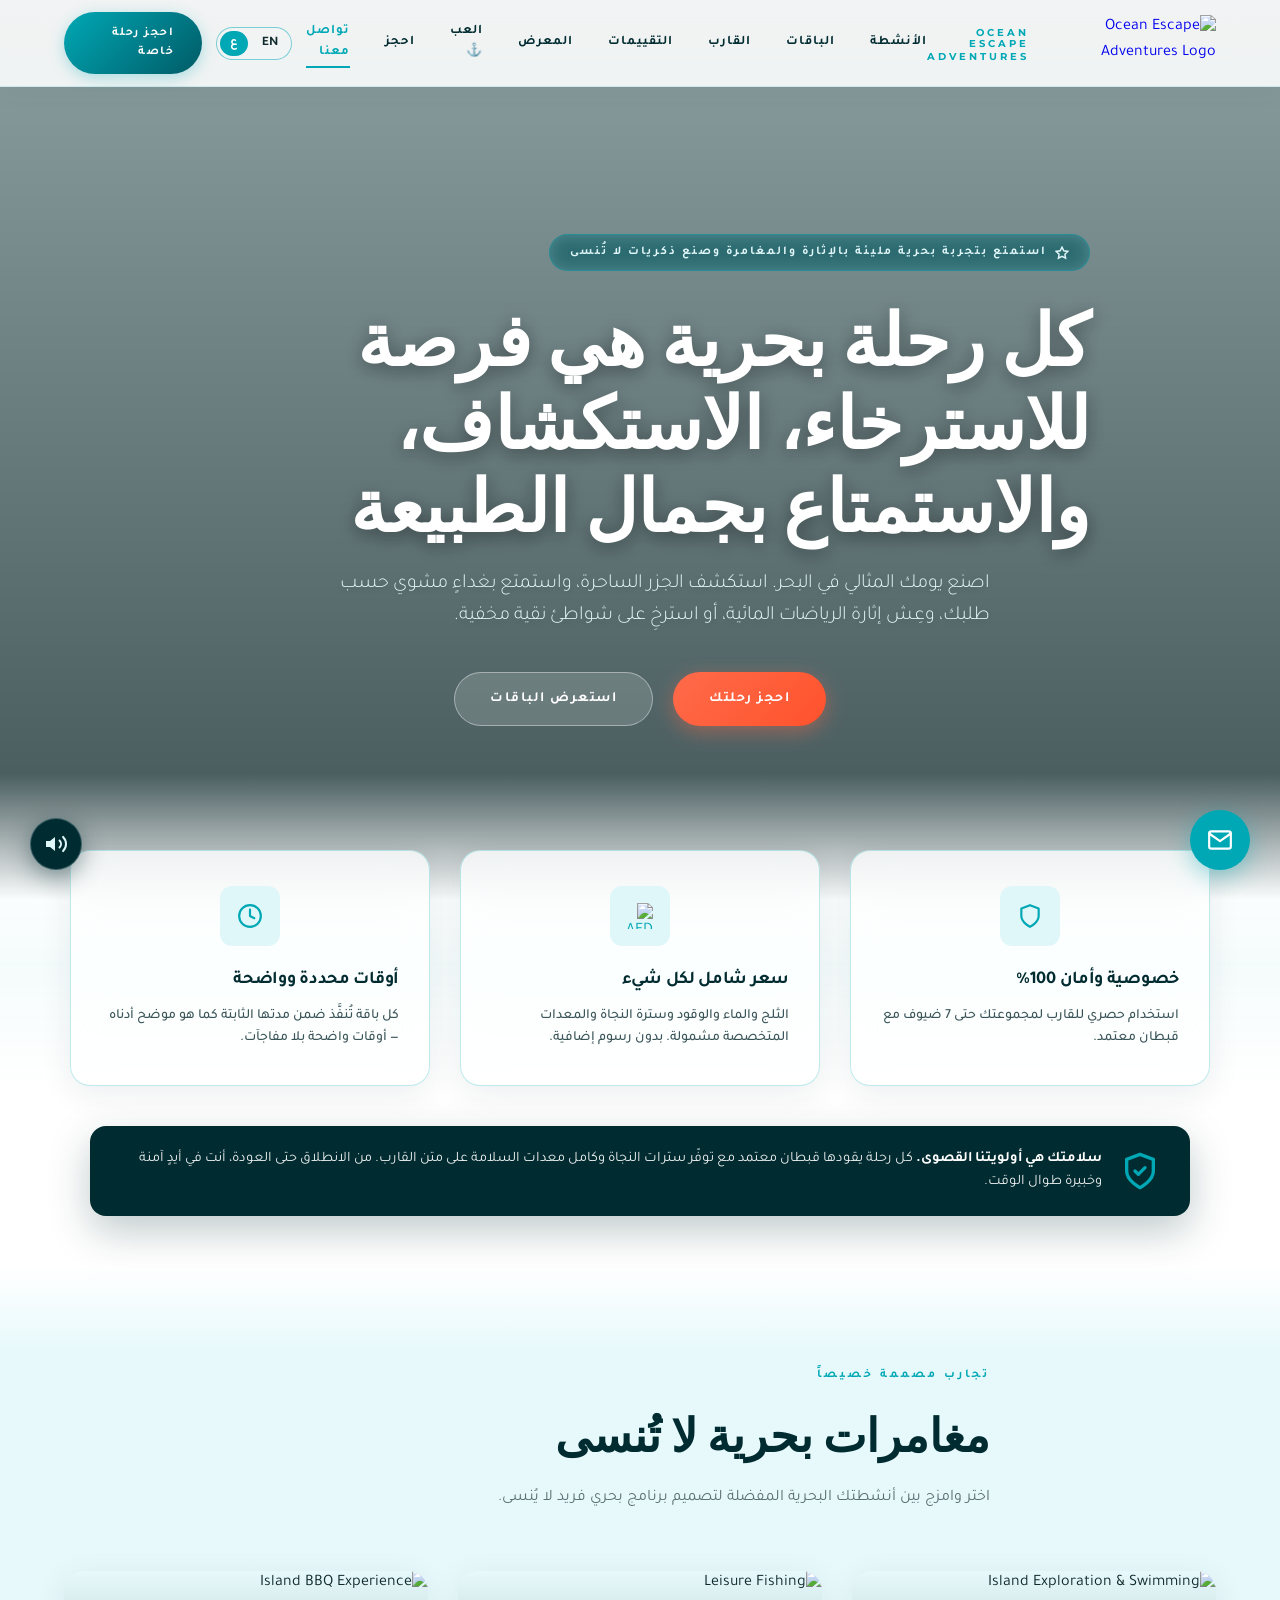
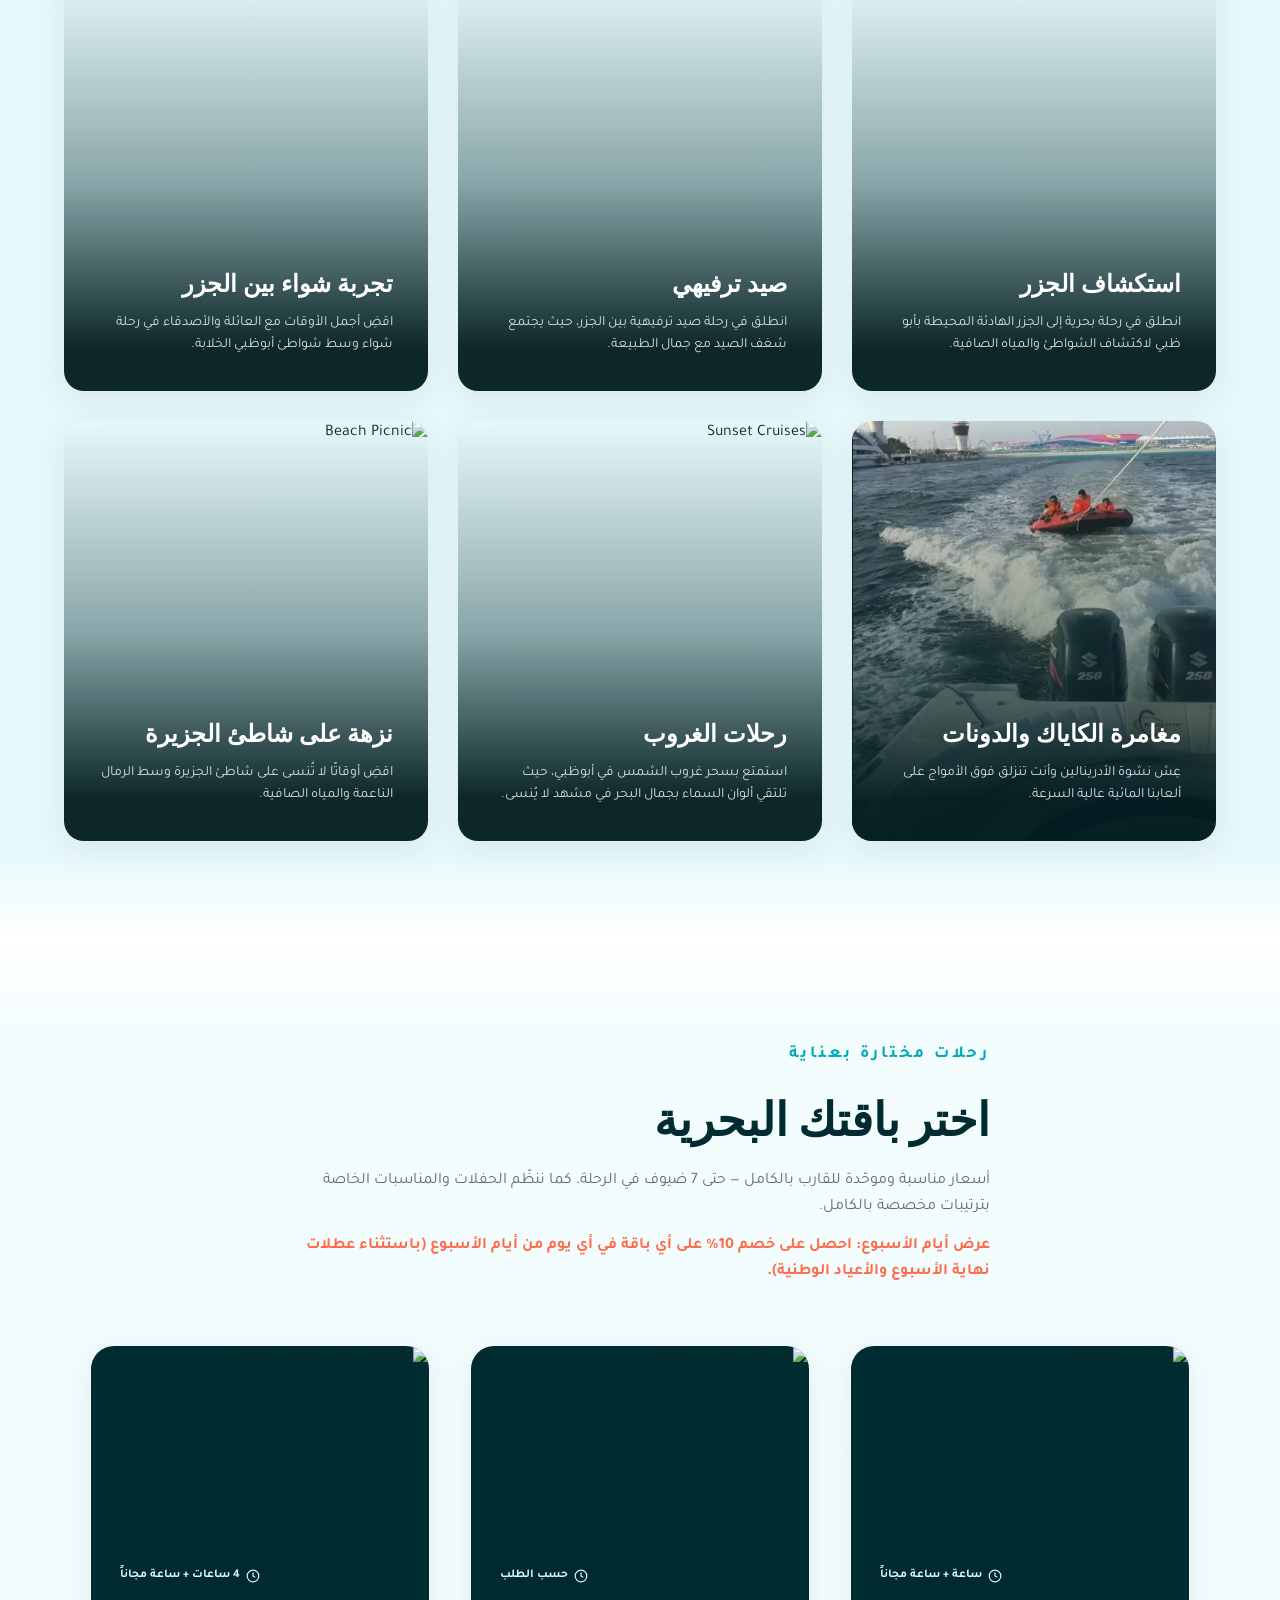
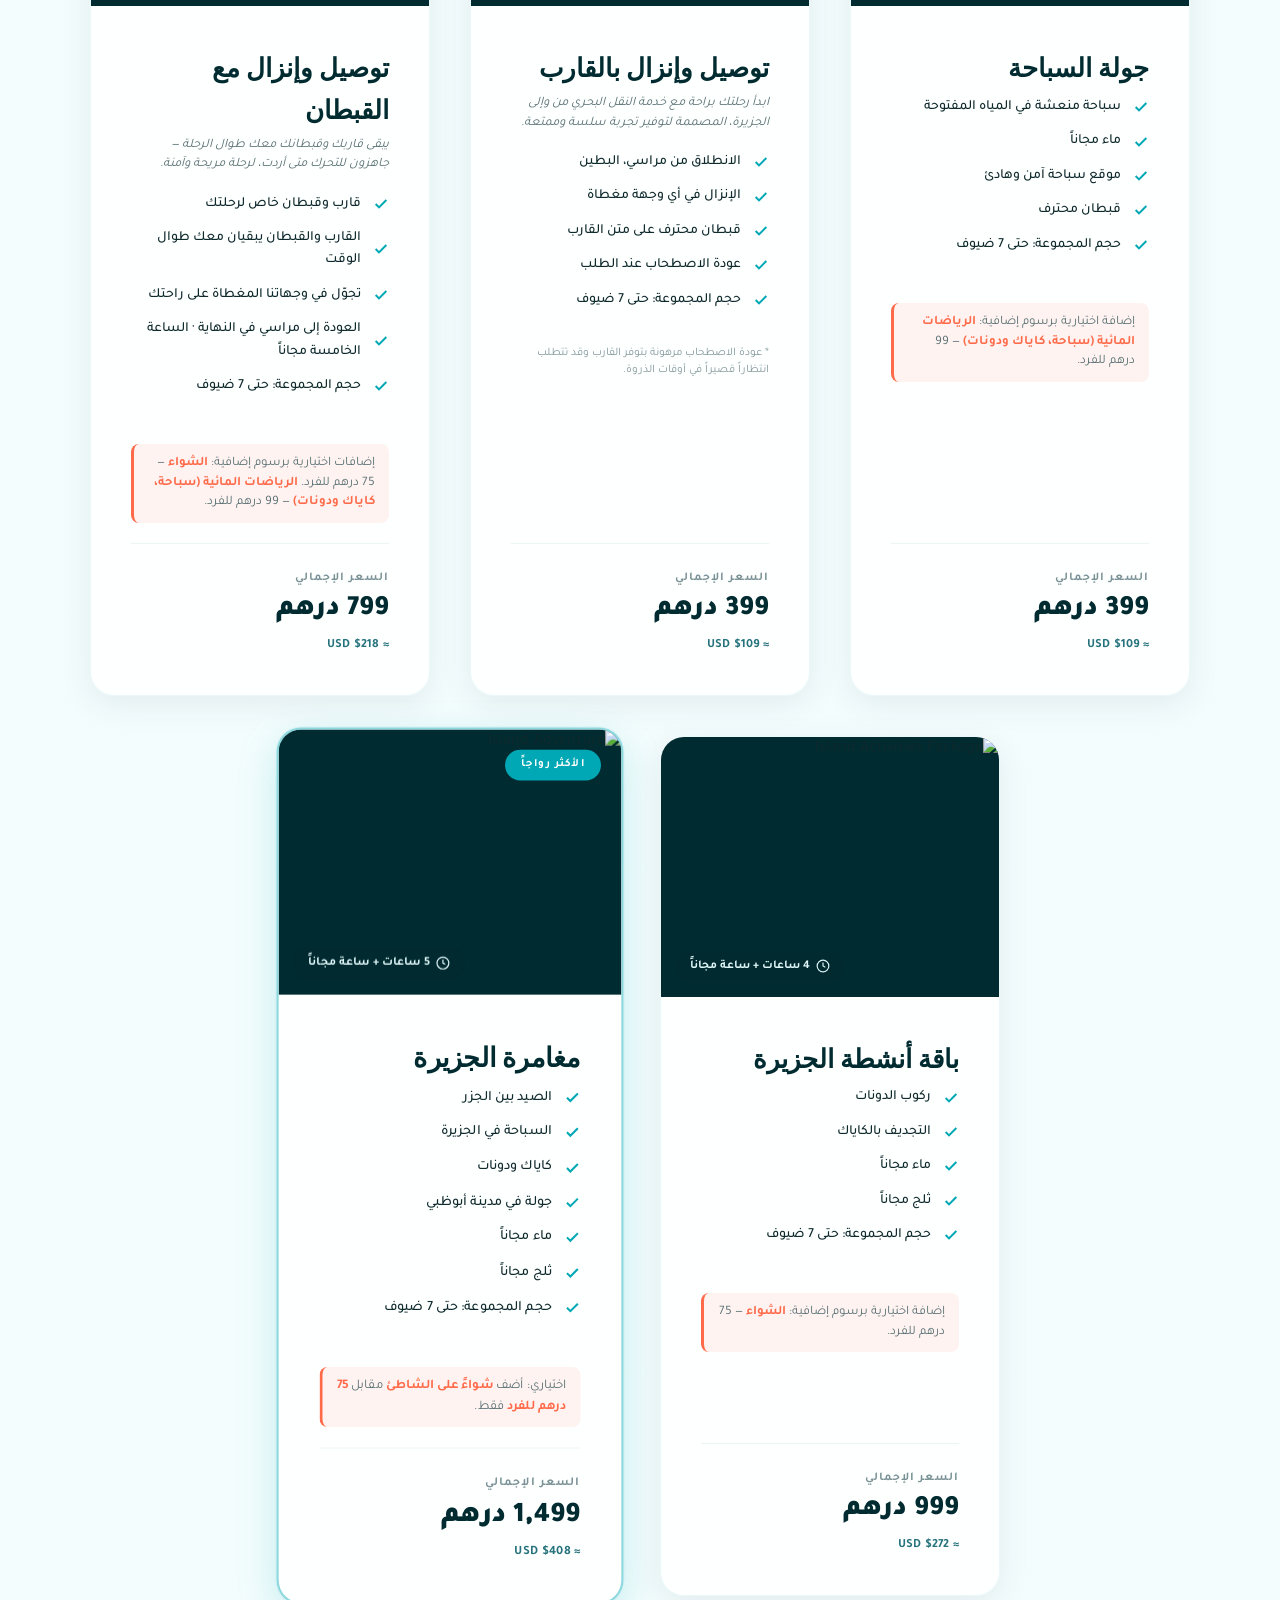
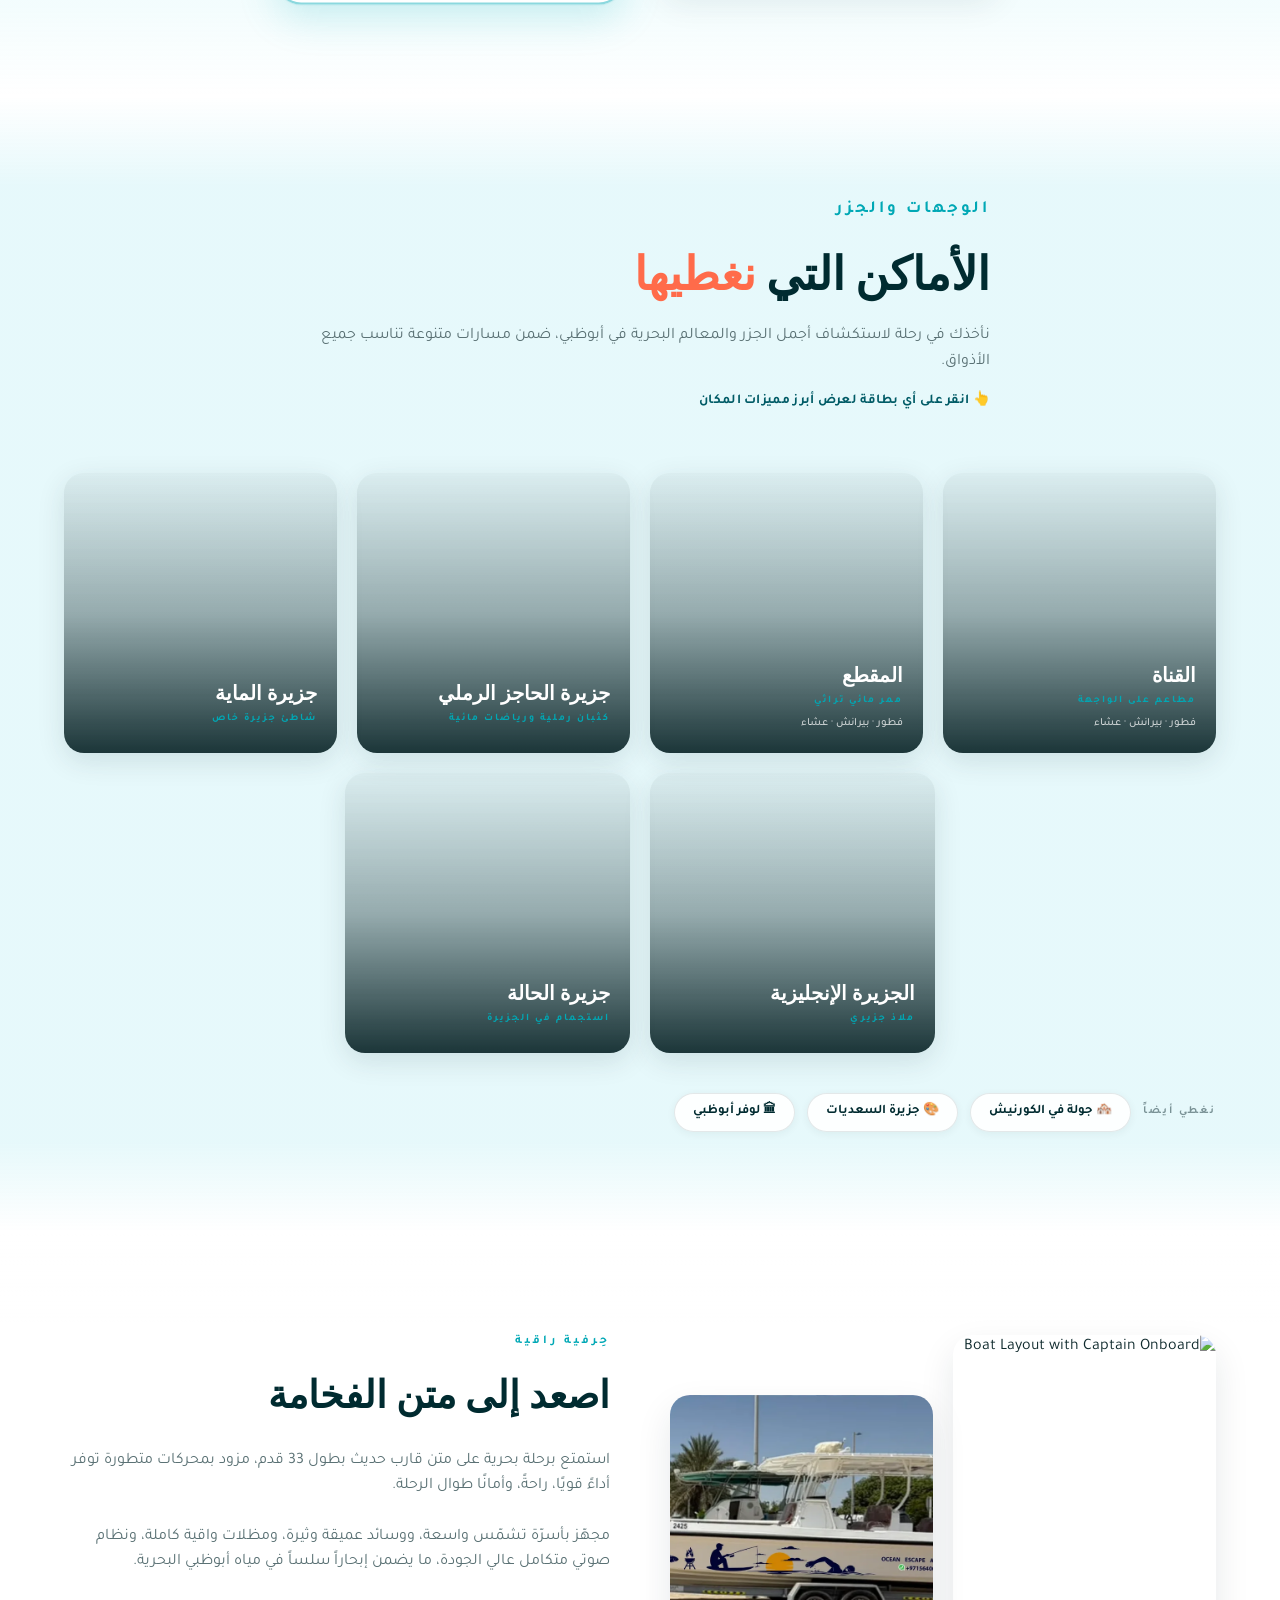
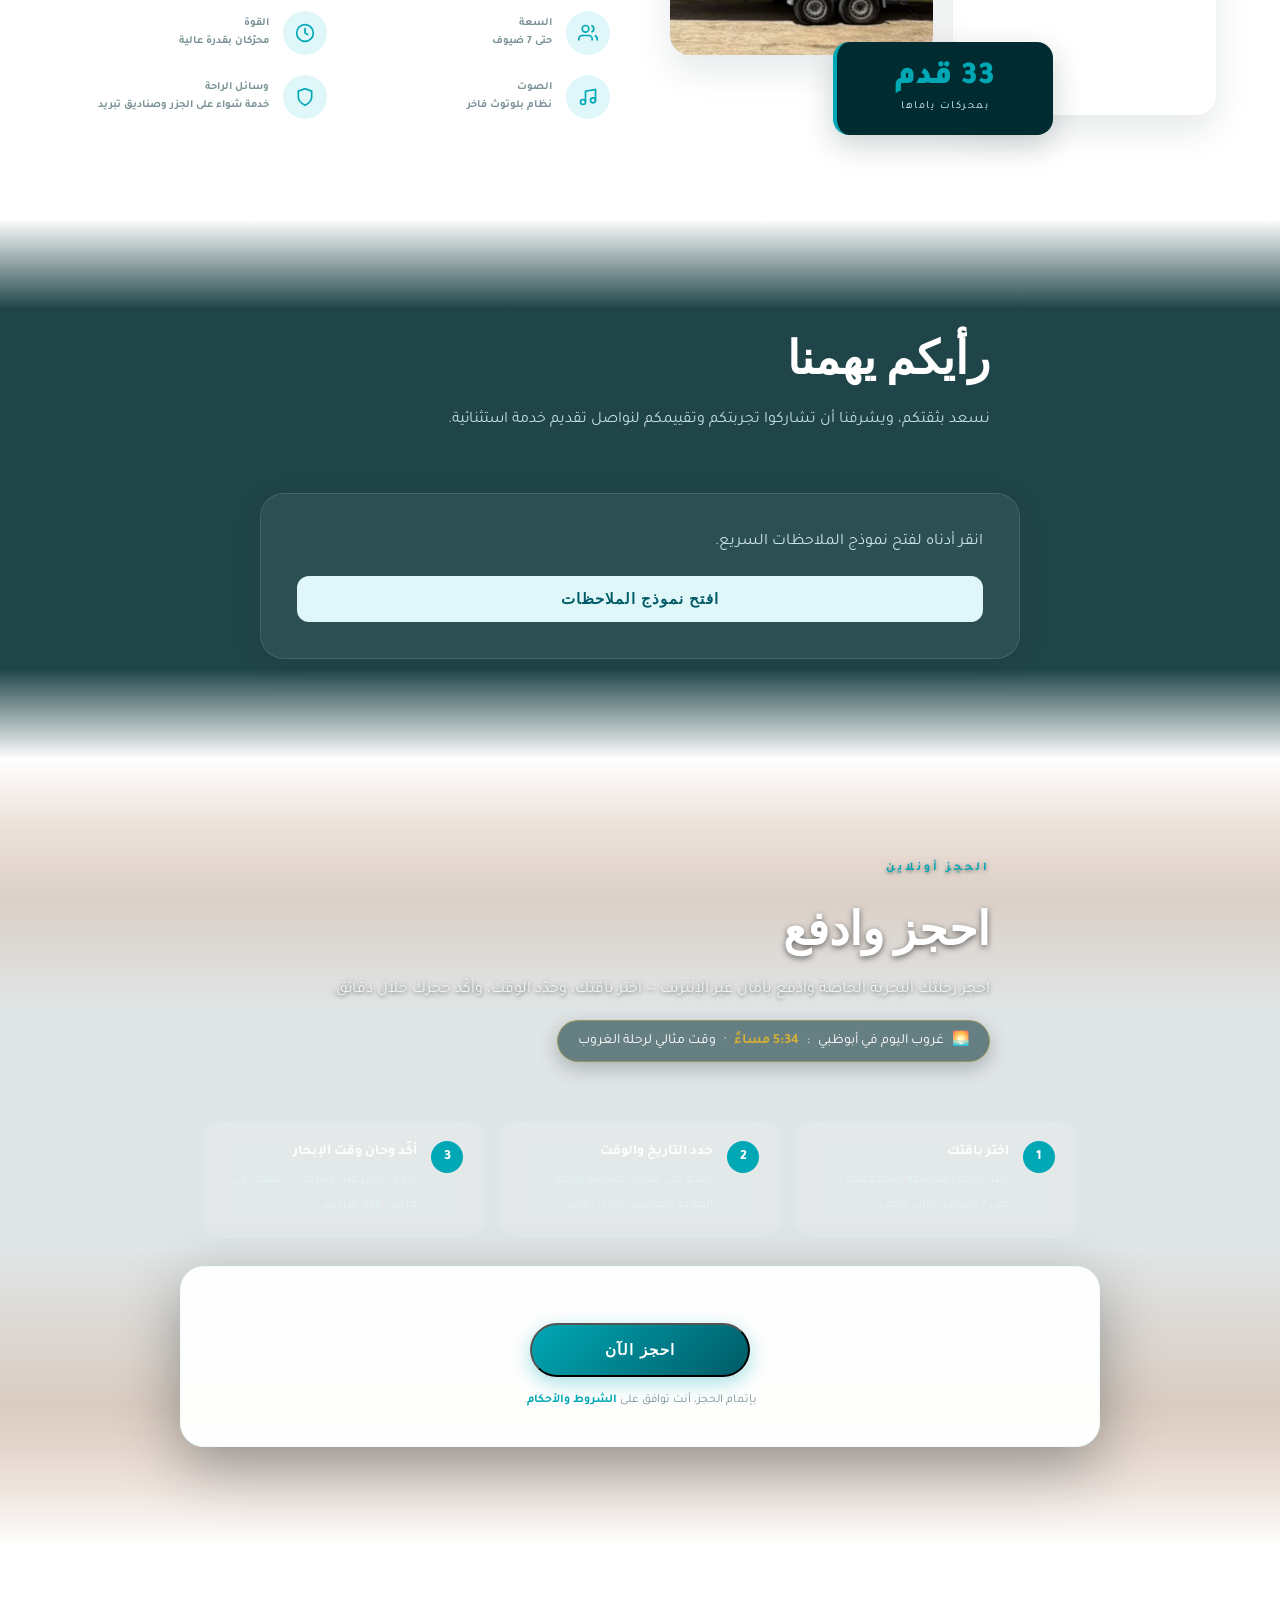
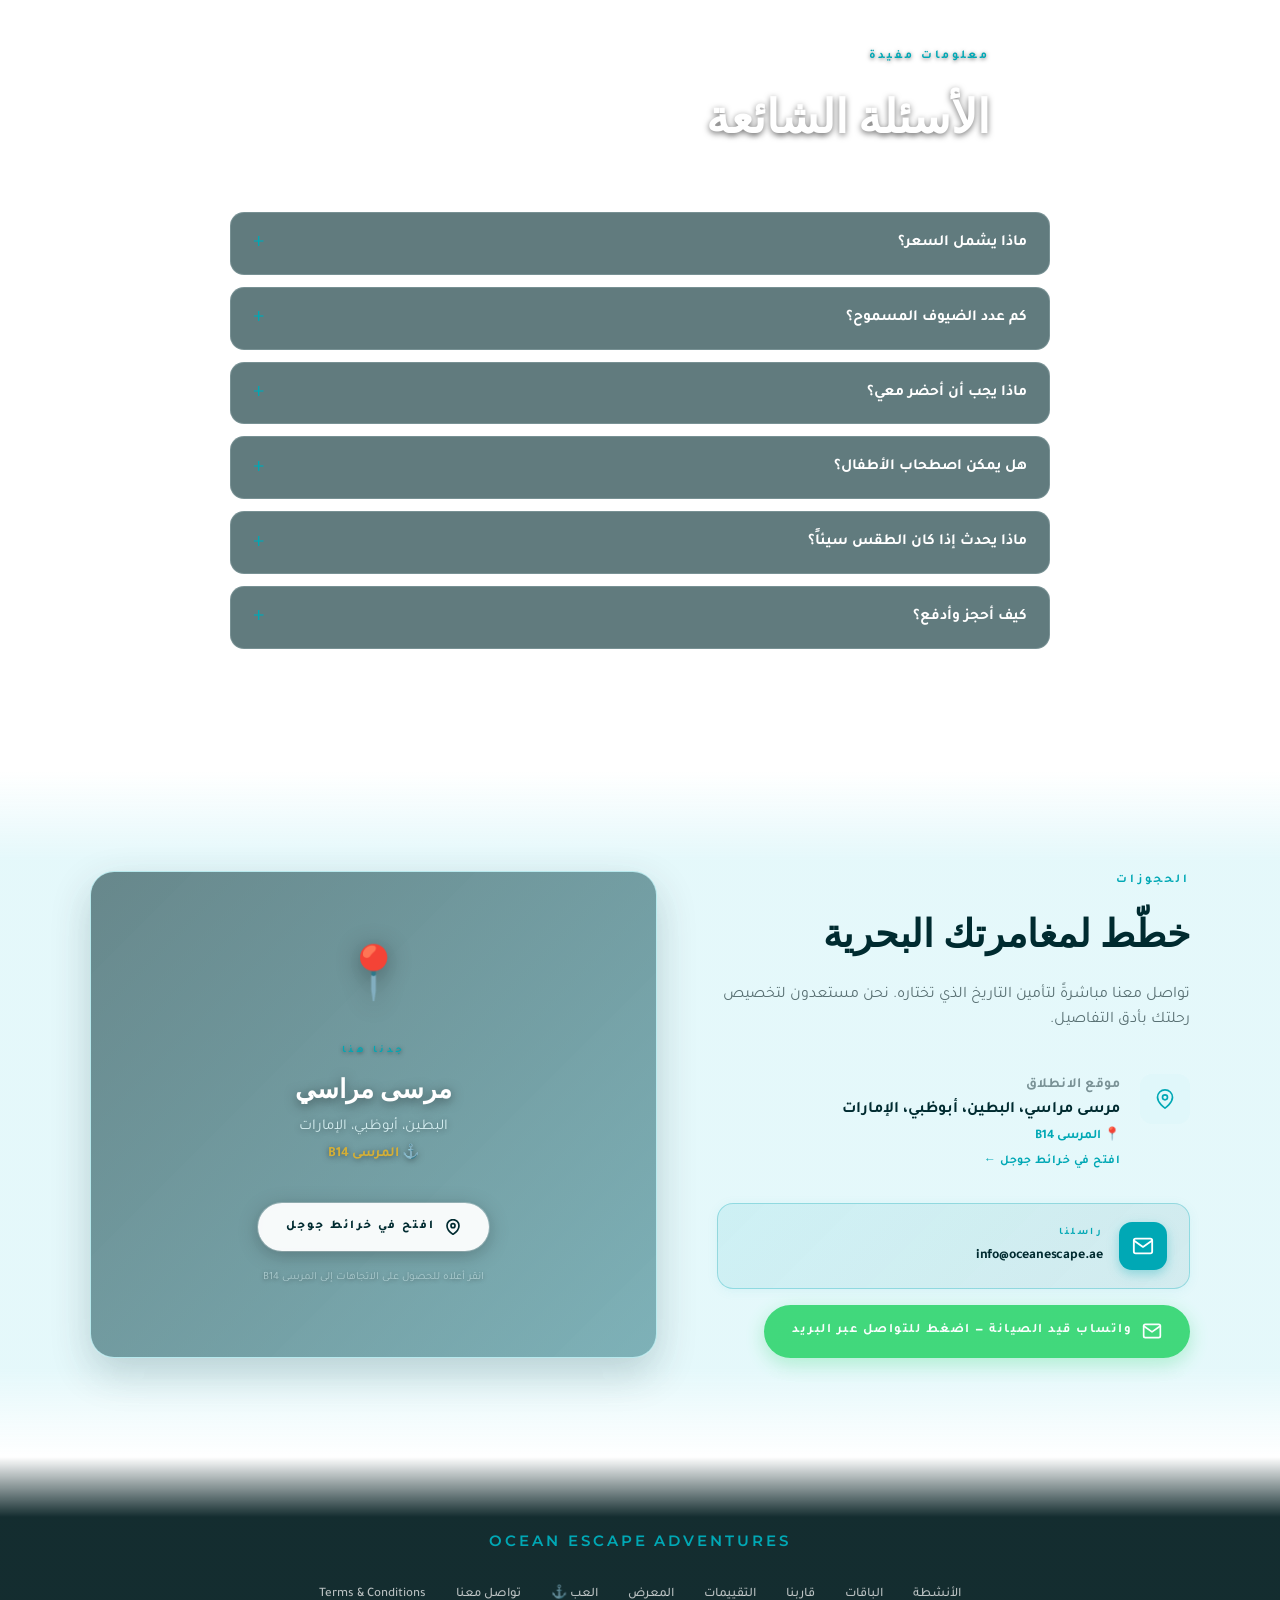
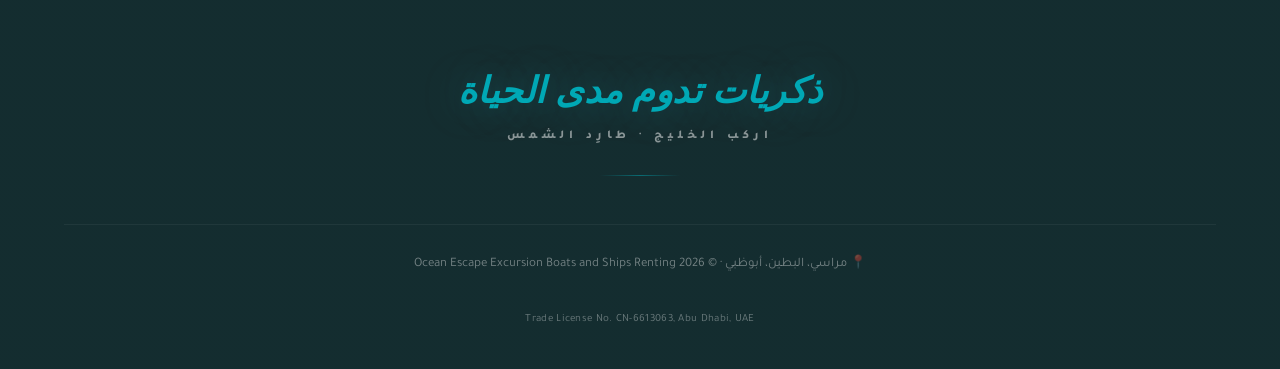
==== commit ddbf56b0: "Add files via upload" ====
--- a/index.html
+++ b/index.html
@@ -1255,6 +1255,7 @@
 <div class="booking-card" id="zohoBookingsEmbed">
 <script src="https://bookings.nimbuspop.com/assets/embed.js"></script>
 <button class="package-btn" id="bookingLinkBtn" type="button"><span data-i18n="bk_link_btn">Book Now</span></button>
+<p style="font-size:12px;color:#7A9296;margin-top:14px;text-align:center;"><span data-i18n="bk_terms_pre">By booking, you agree to our</span> <a href="terms.html" style="color:var(--turquoise);font-weight:600;text-decoration:none;"><span data-i18n="bk_terms_link">Terms &amp; Conditions</span></a>.</p>
 <script>
   document.getElementById('bookingLinkBtn').onclick = Bookings.linkModal({
     url: "https://oceanescapeadventures.zohobookings.com/portal-embed#/oceanescapeadventures",
@@ -1390,7 +1391,7 @@
 <a class="wa-float" href="mailto:info@oceanescape.ae" title="WhatsApp temporarily unavailable — tap to email us / واتساب غير متاح مؤقتاً، اضغط للتواصل عبر البريد الإلكتروني" style="background:var(--turquoise);box-shadow:0 6px 25px rgba(0,168,181,0.4);">
 <svg fill="none" height="26" stroke="white" stroke-linecap="round" stroke-linejoin="round" stroke-width="2" viewbox="0 0 24 24" width="26"><path d="M4 4h16c1.1 0 2 .9 2 2v12c0 1.1-.9 2-2 2H4c-1.1 0-2-.9-2-2V6c0-1.1.9-2 2-2z"></path><polyline points="22,6 12,13 2,6"></polyline></svg>
 </a>
-<script>window.I18N={"en": {"k0": "Ocean Escape", "k1": "Adventures", "k2": "Activities", "k3": "Packages", "k4": "The Boat", "k5": "Reviews", "k6": "Contact", "k7": "Book Private Tour", "k8": "Enjoy a thrilling sea experience full of adventure and unforgettable memories", "k9": "Every sea trip is a chance to relax, explore, and enjoy nature's beauty", "k10": "Craft your perfect day at sea. Explore majestic islands, enjoy customized BBQ lunches, experience thrilling water sports, or relax on pristine hidden beaches.", "k11": "Book Your Escape", "k12": "Explore Packages", "k13": "100% Private & Safe", "k14": "Exclusive use of the boat for your group of up to 7 guests with certified captain.", "k15": "All-Inclusive Pricing", "k16": "Ice, water, fuel, life jacket, and specialized equipment included. No additional fees.", "k17": "Clear, Fixed Timings", "k18": "Each package runs for its fixed duration as listed below — clear timings, no surprises.", "k19": "Your safety is our highest priority.", "k20": "Every trip is led by a certified captain with life jackets and full safety equipment on board. From departure to return, you are in safe, experienced hands at all times.", "k21": "Tailored Experiences", "k22": "Unforgettable Ocean Adventures", "k23": "Mix and match your favorite ocean activities to design an unforgettable bespoke sea itinerary.", "k24": "Island Exploration", "k25": "Set off on a sea trip to the tranquil islands around Abu Dhabi and discover pristine beaches and crystal-clear waters.", "k26": "Leisure Fishing", "k27": "Enjoy a leisure fishing trip between the islands, where the passion of fishing meets the beauty of nature.", "k28": "Island BBQ Experience", "k29": "Spend the best of times with family and friends on a BBQ trip amid Abu Dhabi's stunning beaches.", "k30": "Kayak & Donut Adventure", "k31": "Feel the pure rush of adrenaline as you glide across the waves on our high-speed watersport towables.", "k32": "Sunset Cruises", "k33": "Enjoy the magic of Abu Dhabi's sunset, where the colors of the sky meet the beauty of the sea in an unforgettable scene.", "k34": "Island Beach Picnic", "k35": "Spend unforgettable times on the island beach amid soft sands and clear waters.", "k36": "Curated Charters", "k37": "Select Your Sea Package", "k38": "Fair, flat-rate pricing for the entire boat — up to 7 guests per trip. We also host private parties & celebrations with fully customized arrangements.", "k39": "Weekday Special: Enjoy 10% off any package on any weekday (excludes weekends & national holidays).", "k40": "1+1 Hrs Free", "k41": "Swimming Tour", "k42": "Refreshing Open-Water Swim", "k43": "Complimentary Water", "k44": "Safe, Calm Swimming Spot", "k45": "Professional Captain", "k46": "Group Size: Up to 7 Guests", "k47": "Total Price", "k48": "AED 399", "k49": "Select Package", "k50": "On Demand", "k51": "Boat Pick-Up & Drop", "k52": "Start your trip in comfort with our sea transfer service to and from the island, designed for a smooth and enjoyable experience.", "k53": "Pick-Up from Marasy, Al Bateen", "k54": "Drop-Off at Any Covered Destination", "k55": "Professional Captain Onboard", "k56": "Return Pick-Up On Call", "k57": "Group Size: Up to 7 Guests", "k58": "* Return pick-up is subject to boat availability and may involve a short wait during busy periods.", "k59": "Total Price", "k60": "AED 399", "k61": "Select Package", "k62": "4+1 Hrs Free", "k63": "Pick-Up & Drop with Captain", "k64": "Your boat and captain stay with you for the whole trip — ready to move whenever you are, for a comfortable and safe journey.", "k65": "Private Boat & Captain for Your Trip", "k66": "Boat & Captain Stay With You Throughout", "k67": "Cruise Our Covered Destinations at Your Pace", "k68": "Return to Marasy at the End · 5th Hour Free", "k69": "Group Size: Up to 7 Guests", "k70": "Optional add-ons at extra cost:", "k71": "BBQ", "k72": " — AED 75 per person.", "k73": "Water sports (Swimming, Kayak & Donut)", "k74": " — AED 99 per person.", "k75": "Total Price", "k76": "AED 799", "k77": "Select Package", "k78": "4+1 Hrs Free", "k79": "Island Activities Package", "k81": "Donut Ride", "k82": "Kayaking", "k83": "Beachside Island BBQ", "k84": "Group Size: Up to 7 Guests", "k85": "Total Price", "k86": "AED 999", "k87": "Select Package", "k88": "Most Popular", "k89": "5+1 Hrs Free", "k90": "Island Adventure", "k91": "Fishing Between the Islands", "k92": "Island Swimming", "k93": "Kayak & Donut", "k94": "Abu Dhabi City Tour", "k95": "Group Size: Up to 7 Guests", "k96": "Optional: add a", "k97": "beachside BBQ", "k98": "for just", "k99": "AED 75 per person", "k100": ".", "k101": "Total Price", "k102": "AED 1,499", "k103": "Select Package", "k104": "Destinations & Islands", "k105": "Places We", "k106": "Cover", "k107": "We take you on a journey to explore Abu Dhabi's most beautiful islands and coastal landmarks, with varied routes to suit every taste.", "k108": "Al Qana", "k109": "Cruise Dining", "k110": "Breakfast · Brunch · Dinner", "k111": "Maqta", "k112": "Heritage Waterway", "k113": "Breakfast · Brunch · Dinner", "k114": "Sandbar Island", "k115": "Sandbank & Watersports", "k116": "Al Maya Island", "k117": "Private Island Beach", "k118": "English Island", "k119": "Island Retreat", "k120": "Al Halah Island", "k121": "Island Escape", "k122": "Also Covering", "k123": "🏘️ Corniche City Tour", "k124": "🎨 Saadiyat Island", "k125": "🏛 Louvre Abu Dhabi", "k126": "33 FT", "k127": "Powered by Yamaha Engines", "k128": "Elite Craftsmanship", "k129": "Step Aboard Luxury", "k130": "Enjoy your trip aboard a modern 33ft vessel, fitted with advanced engines that deliver powerful performance, comfort, and safety throughout your journey.", "k131": "Equipped with expansive sunbeds, fresh deep cushions, full protective shade biminis, and a high-fidelity integrated sound system, it guarantees smooth navigation through Abu Dhabi's marine waters.", "k132": "Capacity", "k133": "Max 7 Guests", "k134": "Power", "k135": "Twin High-Output Engines", "k136": "Audio", "k137": "Premium Bluetooth Setup", "k138": "Amenities", "k139": "Island BBQ Service & Iceboxes", "k140": "Reviews", "k141": "What Our Guests Say", "k142": "We're a new operator building our reputation one trip at a time. Real guest reviews will appear here soon.", "k143": "Been out on the water with us? You could be our first featured review. Share your honest experience using the form below — we'd love to hear how your trip went.", "k144": "Your Turn", "k145": "Your Opinion Matters", "k146": "We're grateful for your trust — we'd be honored to have you share your experience and rating so we can keep delivering exceptional service.", "k147": "Tap below to open our quick feedback form.", "k148": "Open Feedback Form", "k149": "Name", "k150": "*", "k151": "Country", "k152": "Your Rating", "k153": "*", "k154": "★", "k155": "★", "k156": "★", "k157": "★", "k158": "★", "k159": "Your Experience", "k160": "*", "k161": "Submit Feedback", "k162": "Thank you! 🙏", "k163": "Your feedback means the world to us. We hope to welcome you aboard again soon.", "k164": "Reservations", "k165": "Plan Your Sea Adventure", "k166": "Reach out directly to secure your chosen date. We are ready to customize your cruise to perfection.", "k167": "Departure Location", "k168": "Marasy Marina, Al Bateen, Abu Dhabi, UAE", "k169": "📍 Berth B14", "k170": "Open in Google Maps →", "k171": "Direct Hotline & WhatsApp", "k172": "+971 56 400 400 9", "k173": "Email Us", "k174": "", "k175": "WhatsApp Under Maintenance — Tap to Email Us", "k176": "Scan to Book", "k177": "Opens WhatsApp instantly — no number needed", "k178": "📍", "k179": "Find Us Here", "k180": "Marasy Marina", "k181": "Al Bateen, Abu Dhabi, UAE", "k182": "⚓ Berth B14", "k183": "Open in Google Maps", "k184": "Tap above to get directions to Berth B14", "k185": "Ocean Escape", "k186": "Adventures", "k187": "Activities", "k188": "Packages", "k189": "Our Boat", "k190": "Reviews", "k191": "Contact", "k192": "Memories that last a lifetime", "k193": "RIDE THE GULF  ·  CHASE THE SUN", "k194": "📍 Marasy, Al Bateen, Abu Dhabi  ·  © 2026 Ocean Escape Excursion Boats and Ships Renting", "k195": "Your name", "k196": "Where are you visiting from?", "k197": "Tell us about your trip...", "k198": "Complimentary Ice", "k199": "Optional add-on at extra cost:", "title": "Ocean Escape Adventures — Premium Abu Dhabi Boat Tours", "nav_book": "Book", "bk_tag": "Book Online", "bk_title": "Book & Pay", "bk_sub": "Reserve your private boat tour and pay securely online — choose your package, pick a time, and confirm in minutes.", "bk_ph": "Pick your package and details below, then tap to send us a ready-made booking message on WhatsApp — just proofread and hit send.", "bk_btn": "Book via WhatsApp", "bkLblPackage": "Choose your package", "bkLblPax": "Number of guests", "bkLblWhen": "Preferred date & time", "bkWhenPh": "e.g. Friday, 4:00 PM", "bk_link_btn": "Book Now"}, "ar": {"k0": "Ocean Escape", "k1": "Adventures", "k2": "الأنشطة", "k3": "الباقات", "k4": "القارب", "k5": "التقييمات", "k6": "تواصل معنا", "k7": "احجز رحلة خاصة", "k8": "استمتع بتجربة بحرية مليئة بالإثارة والمغامرة وصنع ذكريات لا تُنسى", "k9": "كل رحلة بحرية هي فرصة للاسترخاء، الاستكشاف، والاستمتاع بجمال الطبيعة", "k10": "اصنع يومك المثالي في البحر. استكشف الجزر الساحرة، واستمتع بغداءٍ مشوي حسب طلبك، وعِش إثارة الرياضات المائية، أو استرخِ على شواطئ نقية مخفية.", "k11": "احجز رحلتك", "k12": "استعرض الباقات", "k13": "خصوصية وأمان 100%", "k14": "استخدام حصري للقارب لمجموعتك حتى 7 ضيوف مع قبطان معتمد.", "k15": "سعر شامل لكل شيء", "k16": "الثلج والماء والوقود وسترة النجاة والمعدات المتخصصة مشمولة. بدون رسوم إضافية.", "k17": "أوقات محددة وواضحة", "k18": "كل باقة تُنفَّذ ضمن مدتها الثابتة كما هو موضح أدناه — أوقات واضحة بلا مفاجآت.", "k19": "سلامتك هي أولويتنا القصوى.", "k20": "كل رحلة يقودها قبطان معتمد مع توفّر سترات النجاة وكامل معدات السلامة على متن القارب. من الانطلاق حتى العودة، أنت في أيدٍ آمنة وخبيرة طوال الوقت.", "k21": "تجارب مصممة خصيصاً", "k22": "مغامرات بحرية لا تُنسى", "k23": "اختر وامزج بين أنشطتك البحرية المفضلة لتصميم برنامج بحري فريد لا يُنسى.", "k24": "استكشاف الجزر", "k25": "انطلق في رحلة بحرية إلى الجزر الهادئة المحيطة بأبو ظبي لاكتشاف الشواطئ والمياه الصافية.", "k26": "صيد ترفيهي", "k27": "انطلق في رحلة صيد ترفيهية بين الجزر، حيث يجتمع شغف الصيد مع جمال الطبيعة.", "k28": "تجربة شواء بين الجزر", "k29": "اقضِ أجمل الأوقات مع العائلة والأصدقاء في رحلة شواء وسط شواطئ أبوظبي الخلابة.", "k30": "مغامرة الكاياك والدونات", "k31": "عِش نشوة الأدرينالين وأنت تنزلق فوق الأمواج على ألعابنا المائية عالية السرعة.", "k32": "رحلات الغروب", "k33": "استمتع بسحر غروب الشمس في أبوظبي، حيث تلتقي ألوان السماء بجمال البحر في مشهد لا يُنسى.", "k34": "نزهة على شاطئ الجزيرة", "k35": "اقضِ أوقاتًا لا تُنسى على شاطئ الجزيرة وسط الرمال الناعمة والمياه الصافية.", "k36": "رحلات مختارة بعناية", "k37": "اختر باقتك البحرية", "k38": "أسعار مناسبة وموحّدة للقارب بالكامل — حتى 7 ضيوف في الرحلة. كما ننظّم الحفلات والمناسبات الخاصة بترتيبات مخصصة بالكامل.", "k39": "عرض أيام الأسبوع: احصل على خصم 10% على أي باقة في أي يوم من أيام الأسبوع (باستثناء عطلات نهاية الأسبوع والأعياد الوطنية).", "k40": "ساعة + ساعة مجاناً", "k41": "جولة السباحة", "k42": "سباحة منعشة في المياه المفتوحة", "k43": "ماء مجاناً", "k44": "موقع سباحة آمن وهادئ", "k45": "قبطان محترف", "k46": "حجم المجموعة: حتى 7 ضيوف", "k47": "السعر الإجمالي", "k48": "399 درهم", "k49": "اختر الباقة", "k50": "حسب الطلب", "k51": "توصيل وإنزال بالقارب", "k52": "ابدأ رحلتك براحة مع خدمة النقل البحري من وإلى الجزيرة، المصممة لتوفير تجربة سلسة وممتعة.", "k53": "الانطلاق من مراسي، البطين", "k54": "الإنزال في أي وجهة مغطاة", "k55": "قبطان محترف على متن القارب", "k56": "عودة الاصطحاب عند الطلب", "k57": "حجم المجموعة: حتى 7 ضيوف", "k58": "* عودة الاصطحاب مرهونة بتوفر القارب وقد تتطلب انتظاراً قصيراً في أوقات الذروة.", "k59": "السعر الإجمالي", "k60": "399 درهم", "k61": "اختر الباقة", "k62": "4 ساعات + ساعة مجاناً", "k63": "توصيل وإنزال مع القبطان", "k64": "يبقى قاربك وقبطانك معك طوال الرحلة — جاهزون للتحرك متى أردت، لرحلة مريحة وآمنة.", "k65": "قارب وقبطان خاص لرحلتك", "k66": "القارب والقبطان يبقيان معك طوال الوقت", "k67": "تجوّل في وجهاتنا المغطاة على راحتك", "k68": "العودة إلى مراسي في النهاية · الساعة الخامسة مجاناً", "k69": "حجم المجموعة: حتى 7 ضيوف", "k70": "إضافات اختيارية برسوم إضافية:", "k71": "الشواء", "k72": " — 75 درهم للفرد.", "k73": "الرياضات المائية (سباحة، كاياك ودونات)", "k74": " — 99 درهم للفرد.", "k75": "السعر الإجمالي", "k76": "799 درهم", "k77": "اختر الباقة", "k78": "4 ساعات + ساعة مجاناً", "k79": "باقة أنشطة الجزيرة", "k81": "ركوب الدونات", "k82": "التجديف بالكاياك", "k83": "شواء على شاطئ الجزيرة", "k84": "حجم المجموعة: حتى 7 ضيوف", "k85": "السعر الإجمالي", "k86": "999 درهم", "k87": "اختر الباقة", "k88": "الأكثر رواجاً", "k89": "5 ساعات + ساعة مجاناً", "k90": "مغامرة الجزيرة", "k91": "الصيد بين الجزر", "k92": "السباحة في الجزيرة", "k93": "كاياك ودونات", "k94": "جولة في مدينة أبوظبي", "k95": "حجم المجموعة: حتى 7 ضيوف", "k96": "اختياري: أضف", "k97": "شواءً على الشاطئ", "k98": "مقابل", "k99": "75 درهم للفرد", "k100": " فقط.", "k101": "السعر الإجمالي", "k102": "1,499 درهم", "k103": "اختر الباقة", "k104": "الوجهات والجزر", "k105": "الأماكن التي", "k106": "نغطيها", "k107": "نأخذك في رحلة لاستكشاف أجمل الجزر والمعالم البحرية في أبوظبي، ضمن مسارات متنوعة تناسب جميع الأذواق.", "k108": "القناة", "k109": "مطاعم على الواجهة", "k110": "فطور · بيرانش · عشاء", "k111": "المقطع", "k112": "ممر مائي تراثي", "k113": "فطور · بيرانش · عشاء", "k114": "جزيرة الحاجز الرملي", "k115": "كثبان رملية ورياضات مائية", "k116": "جزيرة الماية", "k117": "شاطئ جزيرة خاص", "k118": "الجزيرة الإنجليزية", "k119": "ملاذ جزيري", "k120": "جزيرة الحالة", "k121": "استجمام في الجزيرة", "k122": "نغطي أيضاً", "k123": "🏘️ جولة في الكورنيش", "k124": "🎨 جزيرة السعديات", "k125": "🏛 لوفر أبوظبي", "k126": "33 قدم", "k127": "بمحركات ياماها", "k128": "حِرفية راقية", "k129": "اصعد إلى متن الفخامة", "k130": "استمتع برحلة بحرية على متن قارب حديث بطول 33 قدم، مزود بمحركات متطورة توفر أداءً قويًا، راحةً، وأمانًا طوال الرحلة.", "k131": "مجهّز بأسرّة تشمّس واسعة، ووسائد عميقة وثيرة، ومظلات واقية كاملة، ونظام صوتي متكامل عالي الجودة، ما يضمن إبحاراً سلساً في مياه أبوظبي البحرية.", "k132": "السعة", "k133": "حتى 7 ضيوف", "k134": "القوة", "k135": "محرّكان بقدرة عالية", "k136": "الصوت", "k137": "نظام بلوتوث فاخر", "k138": "وسائل الراحة", "k139": "خدمة شواء على الجزر وصناديق تبريد", "k140": "التقييمات", "k141": "ماذا يقول ضيوفنا", "k142": "نحن مشغّل جديد نبني سمعتنا رحلةً تلو الأخرى. ستظهر تقييمات الضيوف الحقيقية هنا قريباً.", "k143": "هل خضت رحلة معنا في البحر؟ قد تكون أول تقييم مميز لدينا. شارك تجربتك الصادقة عبر النموذج أدناه — يسعدنا أن نعرف كيف كانت رحلتك.", "k144": "دورك الآن", "k145": "رأيكم يهمنا", "k146": "نسعد بثقتكم، ويشرفنا أن تشاركوا تجربتكم وتقييمكم لنواصل تقديم خدمة استثنائية.", "k147": "انقر أدناه لفتح نموذج الملاحظات السريع.", "k148": "افتح نموذج الملاحظات", "k149": "الاسم", "k150": "*", "k151": "الدولة", "k152": "تقييمك", "k153": "*", "k154": "★", "k155": "★", "k156": "★", "k157": "★", "k158": "★", "k159": "تجربتك", "k160": "*", "k161": "إرسال الملاحظات", "k162": "شكراً لك! 🙏", "k163": "ملاحظاتك تعني لنا الكثير. نتطلّع إلى الترحيب بك على متن القارب مجدداً قريباً.", "k164": "الحجوزات", "k165": "خطّط لمغامرتك البحرية", "k166": "تواصل معنا مباشرةً لتأمين التاريخ الذي تختاره. نحن مستعدون لتخصيص رحلتك بأدق التفاصيل.", "k167": "موقع الانطلاق", "k168": "مرسى مراسي، البطين، أبوظبي، الإمارات", "k169": "📍 المرسى B14", "k170": "افتح في خرائط جوجل ←", "k171": "الخط المباشر وواتساب", "k172": "+971 56 400 400 9", "k173": "راسلنا", "k174": "", "k175": "واتساب قيد الصيانة — اضغط للتواصل عبر البريد", "k176": "امسح للحجز", "k177": "يفتح واتساب فوراً — دون الحاجة إلى رقم", "k178": "📍", "k179": "جدنا هنا", "k180": "مرسى مراسي", "k181": "البطين، أبوظبي، الإمارات", "k182": "⚓ المرسى B14", "k183": "افتح في خرائط جوجل", "k184": "انقر أعلاه للحصول على الاتجاهات إلى المرسى B14", "k185": "Ocean Escape", "k186": "Adventures", "k187": "الأنشطة", "k188": "الباقات", "k189": "قاربنا", "k190": "التقييمات", "k191": "تواصل معنا", "k192": "ذكريات تدوم مدى الحياة", "k193": "اركب الخليج · طارِد الشمس", "k194": "📍 مراسي، البطين، أبوظبي · © 2026 Ocean Escape Excursion Boats and Ships Renting", "k195": "اسمك", "k196": "من أين تزورنا؟", "k197": "أخبرنا عن رحلتك...", "k198": "ثلج مجاناً", "k199": "إضافة اختيارية برسوم إضافية:", "title": "Ocean Escape Adventures — رحلات بحرية فاخرة في أبوظبي", "nav_book": "احجز", "bk_tag": "الحجز أونلاين", "bk_title": "احجز وادفع", "bk_sub": "احجز رحلتك البحرية الخاصة وادفع بأمان عبر الإنترنت — اختر باقتك، وحدّد الوقت، وأكّد حجزك خلال دقائق.", "bk_ph": "اختر باقتك والتفاصيل أدناه، ثم اضغط لإرسال رسالة حجز جاهزة عبر واتساب — راجِعها فقط ثم أرسلها.", "bk_btn": "احجز عبر واتساب", "bkLblPackage": "اختر باقتك", "bkLblPax": "عدد الضيوف", "bkLblWhen": "التاريخ والوقت المفضّل", "bkWhenPh": "مثال: الجمعة، 4:00 مساءً", "bk_link_btn": "احجز الآن"}};
+<script>window.I18N={"en": {"k0": "Ocean Escape", "k1": "Adventures", "k2": "Activities", "k3": "Packages", "k4": "The Boat", "k5": "Reviews", "k6": "Contact", "k7": "Book Private Tour", "k8": "Enjoy a thrilling sea experience full of adventure and unforgettable memories", "k9": "Every sea trip is a chance to relax, explore, and enjoy nature's beauty", "k10": "Craft your perfect day at sea. Explore majestic islands, enjoy customized BBQ lunches, experience thrilling water sports, or relax on pristine hidden beaches.", "k11": "Book Your Escape", "k12": "Explore Packages", "k13": "100% Private & Safe", "k14": "Exclusive use of the boat for your group of up to 7 guests with certified captain.", "k15": "All-Inclusive Pricing", "k16": "Ice, water, fuel, life jacket, and specialized equipment included. No additional fees.", "k17": "Clear, Fixed Timings", "k18": "Each package runs for its fixed duration as listed below — clear timings, no surprises.", "k19": "Your safety is our highest priority.", "k20": "Every trip is led by a certified captain with life jackets and full safety equipment on board. From departure to return, you are in safe, experienced hands at all times.", "k21": "Tailored Experiences", "k22": "Unforgettable Ocean Adventures", "k23": "Mix and match your favorite ocean activities to design an unforgettable bespoke sea itinerary.", "k24": "Island Exploration", "k25": "Set off on a sea trip to the tranquil islands around Abu Dhabi and discover pristine beaches and crystal-clear waters.", "k26": "Leisure Fishing", "k27": "Enjoy a leisure fishing trip between the islands, where the passion of fishing meets the beauty of nature.", "k28": "Island BBQ Experience", "k29": "Spend the best of times with family and friends on a BBQ trip amid Abu Dhabi's stunning beaches.", "k30": "Kayak & Donut Adventure", "k31": "Feel the pure rush of adrenaline as you glide across the waves on our high-speed watersport towables.", "k32": "Sunset Cruises", "k33": "Enjoy the magic of Abu Dhabi's sunset, where the colors of the sky meet the beauty of the sea in an unforgettable scene.", "k34": "Island Beach Picnic", "k35": "Spend unforgettable times on the island beach amid soft sands and clear waters.", "k36": "Curated Charters", "k37": "Select Your Sea Package", "k38": "Fair, flat-rate pricing for the entire boat — up to 7 guests per trip. We also host private parties & celebrations with fully customized arrangements.", "k39": "Weekday Special: Enjoy 10% off any package on any weekday (excludes weekends & national holidays).", "k40": "1+1 Hrs Free", "k41": "Swimming Tour", "k42": "Refreshing Open-Water Swim", "k43": "Complimentary Water", "k44": "Safe, Calm Swimming Spot", "k45": "Professional Captain", "k46": "Group Size: Up to 7 Guests", "k47": "Total Price", "k48": "AED 399", "k49": "Select Package", "k50": "On Demand", "k51": "Boat Pick-Up & Drop", "k52": "Start your trip in comfort with our sea transfer service to and from the island, designed for a smooth and enjoyable experience.", "k53": "Pick-Up from Marasy, Al Bateen", "k54": "Drop-Off at Any Covered Destination", "k55": "Professional Captain Onboard", "k56": "Return Pick-Up On Call", "k57": "Group Size: Up to 7 Guests", "k58": "* Return pick-up is subject to boat availability and may involve a short wait during busy periods.", "k59": "Total Price", "k60": "AED 399", "k61": "Select Package", "k62": "4+1 Hrs Free", "k63": "Pick-Up & Drop with Captain", "k64": "Your boat and captain stay with you for the whole trip — ready to move whenever you are, for a comfortable and safe journey.", "k65": "Private Boat & Captain for Your Trip", "k66": "Boat & Captain Stay With You Throughout", "k67": "Cruise Our Covered Destinations at Your Pace", "k68": "Return to Marasy at the End · 5th Hour Free", "k69": "Group Size: Up to 7 Guests", "k70": "Optional add-ons at extra cost:", "k71": "BBQ", "k72": " — AED 75 per person.", "k73": "Water sports (Swimming, Kayak & Donut)", "k74": " — AED 99 per person.", "k75": "Total Price", "k76": "AED 799", "k77": "Select Package", "k78": "4+1 Hrs Free", "k79": "Island Activities Package", "k81": "Donut Ride", "k82": "Kayaking", "k83": "Beachside Island BBQ", "k84": "Group Size: Up to 7 Guests", "k85": "Total Price", "k86": "AED 999", "k87": "Select Package", "k88": "Most Popular", "k89": "5+1 Hrs Free", "k90": "Island Adventure", "k91": "Fishing Between the Islands", "k92": "Island Swimming", "k93": "Kayak & Donut", "k94": "Abu Dhabi City Tour", "k95": "Group Size: Up to 7 Guests", "k96": "Optional: add a", "k97": "beachside BBQ", "k98": "for just", "k99": "AED 75 per person", "k100": ".", "k101": "Total Price", "k102": "AED 1,499", "k103": "Select Package", "k104": "Destinations & Islands", "k105": "Places We", "k106": "Cover", "k107": "We take you on a journey to explore Abu Dhabi's most beautiful islands and coastal landmarks, with varied routes to suit every taste.", "k108": "Al Qana", "k109": "Cruise Dining", "k110": "Breakfast · Brunch · Dinner", "k111": "Maqta", "k112": "Heritage Waterway", "k113": "Breakfast · Brunch · Dinner", "k114": "Sandbar Island", "k115": "Sandbank & Watersports", "k116": "Al Maya Island", "k117": "Private Island Beach", "k118": "English Island", "k119": "Island Retreat", "k120": "Al Halah Island", "k121": "Island Escape", "k122": "Also Covering", "k123": "🏘️ Corniche City Tour", "k124": "🎨 Saadiyat Island", "k125": "🏛 Louvre Abu Dhabi", "k126": "33 FT", "k127": "Powered by Yamaha Engines", "k128": "Elite Craftsmanship", "k129": "Step Aboard Luxury", "k130": "Enjoy your trip aboard a modern 33ft vessel, fitted with advanced engines that deliver powerful performance, comfort, and safety throughout your journey.", "k131": "Equipped with expansive sunbeds, fresh deep cushions, full protective shade biminis, and a high-fidelity integrated sound system, it guarantees smooth navigation through Abu Dhabi's marine waters.", "k132": "Capacity", "k133": "Max 7 Guests", "k134": "Power", "k135": "Twin High-Output Engines", "k136": "Audio", "k137": "Premium Bluetooth Setup", "k138": "Amenities", "k139": "Island BBQ Service & Iceboxes", "k140": "Reviews", "k141": "What Our Guests Say", "k142": "We're a new operator building our reputation one trip at a time. Real guest reviews will appear here soon.", "k143": "Been out on the water with us? You could be our first featured review. Share your honest experience using the form below — we'd love to hear how your trip went.", "k144": "Your Turn", "k145": "Your Opinion Matters", "k146": "We're grateful for your trust — we'd be honored to have you share your experience and rating so we can keep delivering exceptional service.", "k147": "Tap below to open our quick feedback form.", "k148": "Open Feedback Form", "k149": "Name", "k150": "*", "k151": "Country", "k152": "Your Rating", "k153": "*", "k154": "★", "k155": "★", "k156": "★", "k157": "★", "k158": "★", "k159": "Your Experience", "k160": "*", "k161": "Submit Feedback", "k162": "Thank you! 🙏", "k163": "Your feedback means the world to us. We hope to welcome you aboard again soon.", "k164": "Reservations", "k165": "Plan Your Sea Adventure", "k166": "Reach out directly to secure your chosen date. We are ready to customize your cruise to perfection.", "k167": "Departure Location", "k168": "Marasy Marina, Al Bateen, Abu Dhabi, UAE", "k169": "📍 Berth B14", "k170": "Open in Google Maps →", "k171": "Direct Hotline & WhatsApp", "k172": "+971 56 400 400 9", "k173": "Email Us", "k174": "", "k175": "WhatsApp Under Maintenance — Tap to Email Us", "k176": "Scan to Book", "k177": "Opens WhatsApp instantly — no number needed", "k178": "📍", "k179": "Find Us Here", "k180": "Marasy Marina", "k181": "Al Bateen, Abu Dhabi, UAE", "k182": "⚓ Berth B14", "k183": "Open in Google Maps", "k184": "Tap above to get directions to Berth B14", "k185": "Ocean Escape", "k186": "Adventures", "k187": "Activities", "k188": "Packages", "k189": "Our Boat", "k190": "Reviews", "k191": "Contact", "k192": "Memories that last a lifetime", "k193": "RIDE THE GULF  ·  CHASE THE SUN", "k194": "📍 Marasy, Al Bateen, Abu Dhabi  ·  © 2026 Ocean Escape Excursion Boats and Ships Renting", "k195": "Your name", "k196": "Where are you visiting from?", "k197": "Tell us about your trip...", "k198": "Complimentary Ice", "k199": "Optional add-on at extra cost:", "title": "Ocean Escape Adventures — Premium Abu Dhabi Boat Tours", "nav_book": "Book", "bk_tag": "Book Online", "bk_title": "Book & Pay", "bk_sub": "Reserve your private boat tour and pay securely online — choose your package, pick a time, and confirm in minutes.", "bk_ph": "Pick your package and details below, then tap to send us a ready-made booking message on WhatsApp — just proofread and hit send.", "bk_btn": "Book via WhatsApp", "bkLblPackage": "Choose your package", "bkLblPax": "Number of guests", "bkLblWhen": "Preferred date & time", "bkWhenPh": "e.g. Friday, 4:00 PM", "bk_link_btn": "Book Now", "bk_terms_pre": "By booking, you agree to our", "bk_terms_link": "Terms & Conditions"}, "ar": {"k0": "Ocean Escape", "k1": "Adventures", "k2": "الأنشطة", "k3": "الباقات", "k4": "القارب", "k5": "التقييمات", "k6": "تواصل معنا", "k7": "احجز رحلة خاصة", "k8": "استمتع بتجربة بحرية مليئة بالإثارة والمغامرة وصنع ذكريات لا تُنسى", "k9": "كل رحلة بحرية هي فرصة للاسترخاء، الاستكشاف، والاستمتاع بجمال الطبيعة", "k10": "اصنع يومك المثالي في البحر. استكشف الجزر الساحرة، واستمتع بغداءٍ مشوي حسب طلبك، وعِش إثارة الرياضات المائية، أو استرخِ على شواطئ نقية مخفية.", "k11": "احجز رحلتك", "k12": "استعرض الباقات", "k13": "خصوصية وأمان 100%", "k14": "استخدام حصري للقارب لمجموعتك حتى 7 ضيوف مع قبطان معتمد.", "k15": "سعر شامل لكل شيء", "k16": "الثلج والماء والوقود وسترة النجاة والمعدات المتخصصة مشمولة. بدون رسوم إضافية.", "k17": "أوقات محددة وواضحة", "k18": "كل باقة تُنفَّذ ضمن مدتها الثابتة كما هو موضح أدناه — أوقات واضحة بلا مفاجآت.", "k19": "سلامتك هي أولويتنا القصوى.", "k20": "كل رحلة يقودها قبطان معتمد مع توفّر سترات النجاة وكامل معدات السلامة على متن القارب. من الانطلاق حتى العودة، أنت في أيدٍ آمنة وخبيرة طوال الوقت.", "k21": "تجارب مصممة خصيصاً", "k22": "مغامرات بحرية لا تُنسى", "k23": "اختر وامزج بين أنشطتك البحرية المفضلة لتصميم برنامج بحري فريد لا يُنسى.", "k24": "استكشاف الجزر", "k25": "انطلق في رحلة بحرية إلى الجزر الهادئة المحيطة بأبو ظبي لاكتشاف الشواطئ والمياه الصافية.", "k26": "صيد ترفيهي", "k27": "انطلق في رحلة صيد ترفيهية بين الجزر، حيث يجتمع شغف الصيد مع جمال الطبيعة.", "k28": "تجربة شواء بين الجزر", "k29": "اقضِ أجمل الأوقات مع العائلة والأصدقاء في رحلة شواء وسط شواطئ أبوظبي الخلابة.", "k30": "مغامرة الكاياك والدونات", "k31": "عِش نشوة الأدرينالين وأنت تنزلق فوق الأمواج على ألعابنا المائية عالية السرعة.", "k32": "رحلات الغروب", "k33": "استمتع بسحر غروب الشمس في أبوظبي، حيث تلتقي ألوان السماء بجمال البحر في مشهد لا يُنسى.", "k34": "نزهة على شاطئ الجزيرة", "k35": "اقضِ أوقاتًا لا تُنسى على شاطئ الجزيرة وسط الرمال الناعمة والمياه الصافية.", "k36": "رحلات مختارة بعناية", "k37": "اختر باقتك البحرية", "k38": "أسعار مناسبة وموحّدة للقارب بالكامل — حتى 7 ضيوف في الرحلة. كما ننظّم الحفلات والمناسبات الخاصة بترتيبات مخصصة بالكامل.", "k39": "عرض أيام الأسبوع: احصل على خصم 10% على أي باقة في أي يوم من أيام الأسبوع (باستثناء عطلات نهاية الأسبوع والأعياد الوطنية).", "k40": "ساعة + ساعة مجاناً", "k41": "جولة السباحة", "k42": "سباحة منعشة في المياه المفتوحة", "k43": "ماء مجاناً", "k44": "موقع سباحة آمن وهادئ", "k45": "قبطان محترف", "k46": "حجم المجموعة: حتى 7 ضيوف", "k47": "السعر الإجمالي", "k48": "399 درهم", "k49": "اختر الباقة", "k50": "حسب الطلب", "k51": "توصيل وإنزال بالقارب", "k52": "ابدأ رحلتك براحة مع خدمة النقل البحري من وإلى الجزيرة، المصممة لتوفير تجربة سلسة وممتعة.", "k53": "الانطلاق من مراسي، البطين", "k54": "الإنزال في أي وجهة مغطاة", "k55": "قبطان محترف على متن القارب", "k56": "عودة الاصطحاب عند الطلب", "k57": "حجم المجموعة: حتى 7 ضيوف", "k58": "* عودة الاصطحاب مرهونة بتوفر القارب وقد تتطلب انتظاراً قصيراً في أوقات الذروة.", "k59": "السعر الإجمالي", "k60": "399 درهم", "k61": "اختر الباقة", "k62": "4 ساعات + ساعة مجاناً", "k63": "توصيل وإنزال مع القبطان", "k64": "يبقى قاربك وقبطانك معك طوال الرحلة — جاهزون للتحرك متى أردت، لرحلة مريحة وآمنة.", "k65": "قارب وقبطان خاص لرحلتك", "k66": "القارب والقبطان يبقيان معك طوال الوقت", "k67": "تجوّل في وجهاتنا المغطاة على راحتك", "k68": "العودة إلى مراسي في النهاية · الساعة الخامسة مجاناً", "k69": "حجم المجموعة: حتى 7 ضيوف", "k70": "إضافات اختيارية برسوم إضافية:", "k71": "الشواء", "k72": " — 75 درهم للفرد.", "k73": "الرياضات المائية (سباحة، كاياك ودونات)", "k74": " — 99 درهم للفرد.", "k75": "السعر الإجمالي", "k76": "799 درهم", "k77": "اختر الباقة", "k78": "4 ساعات + ساعة مجاناً", "k79": "باقة أنشطة الجزيرة", "k81": "ركوب الدونات", "k82": "التجديف بالكاياك", "k83": "شواء على شاطئ الجزيرة", "k84": "حجم المجموعة: حتى 7 ضيوف", "k85": "السعر الإجمالي", "k86": "999 درهم", "k87": "اختر الباقة", "k88": "الأكثر رواجاً", "k89": "5 ساعات + ساعة مجاناً", "k90": "مغامرة الجزيرة", "k91": "الصيد بين الجزر", "k92": "السباحة في الجزيرة", "k93": "كاياك ودونات", "k94": "جولة في مدينة أبوظبي", "k95": "حجم المجموعة: حتى 7 ضيوف", "k96": "اختياري: أضف", "k97": "شواءً على الشاطئ", "k98": "مقابل", "k99": "75 درهم للفرد", "k100": " فقط.", "k101": "السعر الإجمالي", "k102": "1,499 درهم", "k103": "اختر الباقة", "k104": "الوجهات والجزر", "k105": "الأماكن التي", "k106": "نغطيها", "k107": "نأخذك في رحلة لاستكشاف أجمل الجزر والمعالم البحرية في أبوظبي، ضمن مسارات متنوعة تناسب جميع الأذواق.", "k108": "القناة", "k109": "مطاعم على الواجهة", "k110": "فطور · بيرانش · عشاء", "k111": "المقطع", "k112": "ممر مائي تراثي", "k113": "فطور · بيرانش · عشاء", "k114": "جزيرة الحاجز الرملي", "k115": "كثبان رملية ورياضات مائية", "k116": "جزيرة الماية", "k117": "شاطئ جزيرة خاص", "k118": "الجزيرة الإنجليزية", "k119": "ملاذ جزيري", "k120": "جزيرة الحالة", "k121": "استجمام في الجزيرة", "k122": "نغطي أيضاً", "k123": "🏘️ جولة في الكورنيش", "k124": "🎨 جزيرة السعديات", "k125": "🏛 لوفر أبوظبي", "k126": "33 قدم", "k127": "بمحركات ياماها", "k128": "حِرفية راقية", "k129": "اصعد إلى متن الفخامة", "k130": "استمتع برحلة بحرية على متن قارب حديث بطول 33 قدم، مزود بمحركات متطورة توفر أداءً قويًا، راحةً، وأمانًا طوال الرحلة.", "k131": "مجهّز بأسرّة تشمّس واسعة، ووسائد عميقة وثيرة، ومظلات واقية كاملة، ونظام صوتي متكامل عالي الجودة، ما يضمن إبحاراً سلساً في مياه أبوظبي البحرية.", "k132": "السعة", "k133": "حتى 7 ضيوف", "k134": "القوة", "k135": "محرّكان بقدرة عالية", "k136": "الصوت", "k137": "نظام بلوتوث فاخر", "k138": "وسائل الراحة", "k139": "خدمة شواء على الجزر وصناديق تبريد", "k140": "التقييمات", "k141": "ماذا يقول ضيوفنا", "k142": "نحن مشغّل جديد نبني سمعتنا رحلةً تلو الأخرى. ستظهر تقييمات الضيوف الحقيقية هنا قريباً.", "k143": "هل خضت رحلة معنا في البحر؟ قد تكون أول تقييم مميز لدينا. شارك تجربتك الصادقة عبر النموذج أدناه — يسعدنا أن نعرف كيف كانت رحلتك.", "k144": "دورك الآن", "k145": "رأيكم يهمنا", "k146": "نسعد بثقتكم، ويشرفنا أن تشاركوا تجربتكم وتقييمكم لنواصل تقديم خدمة استثنائية.", "k147": "انقر أدناه لفتح نموذج الملاحظات السريع.", "k148": "افتح نموذج الملاحظات", "k149": "الاسم", "k150": "*", "k151": "الدولة", "k152": "تقييمك", "k153": "*", "k154": "★", "k155": "★", "k156": "★", "k157": "★", "k158": "★", "k159": "تجربتك", "k160": "*", "k161": "إرسال الملاحظات", "k162": "شكراً لك! 🙏", "k163": "ملاحظاتك تعني لنا الكثير. نتطلّع إلى الترحيب بك على متن القارب مجدداً قريباً.", "k164": "الحجوزات", "k165": "خطّط لمغامرتك البحرية", "k166": "تواصل معنا مباشرةً لتأمين التاريخ الذي تختاره. نحن مستعدون لتخصيص رحلتك بأدق التفاصيل.", "k167": "موقع الانطلاق", "k168": "مرسى مراسي، البطين، أبوظبي، الإمارات", "k169": "📍 المرسى B14", "k170": "افتح في خرائط جوجل ←", "k171": "الخط المباشر وواتساب", "k172": "+971 56 400 400 9", "k173": "راسلنا", "k174": "", "k175": "واتساب قيد الصيانة — اضغط للتواصل عبر البريد", "k176": "امسح للحجز", "k177": "يفتح واتساب فوراً — دون الحاجة إلى رقم", "k178": "📍", "k179": "جدنا هنا", "k180": "مرسى مراسي", "k181": "البطين، أبوظبي، الإمارات", "k182": "⚓ المرسى B14", "k183": "افتح في خرائط جوجل", "k184": "انقر أعلاه للحصول على الاتجاهات إلى المرسى B14", "k185": "Ocean Escape", "k186": "Adventures", "k187": "الأنشطة", "k188": "الباقات", "k189": "قاربنا", "k190": "التقييمات", "k191": "تواصل معنا", "k192": "ذكريات تدوم مدى الحياة", "k193": "اركب الخليج · طارِد الشمس", "k194": "📍 مراسي، البطين، أبوظبي · © 2026 Ocean Escape Excursion Boats and Ships Renting", "k195": "اسمك", "k196": "من أين تزورنا؟", "k197": "أخبرنا عن رحلتك...", "k198": "ثلج مجاناً", "k199": "إضافة اختيارية برسوم إضافية:", "title": "Ocean Escape Adventures — رحلات بحرية فاخرة في أبوظبي", "nav_book": "احجز", "bk_tag": "الحجز أونلاين", "bk_title": "احجز وادفع", "bk_sub": "احجز رحلتك البحرية الخاصة وادفع بأمان عبر الإنترنت — اختر باقتك، وحدّد الوقت، وأكّد حجزك خلال دقائق.", "bk_ph": "اختر باقتك والتفاصيل أدناه، ثم اضغط لإرسال رسالة حجز جاهزة عبر واتساب — راجِعها فقط ثم أرسلها.", "bk_btn": "احجز عبر واتساب", "bkLblPackage": "اختر باقتك", "bkLblPax": "عدد الضيوف", "bkLblWhen": "التاريخ والوقت المفضّل", "bkWhenPh": "مثال: الجمعة، 4:00 مساءً", "bk_link_btn": "احجز الآن", "bk_terms_pre": "بإتمام الحجز، أنت توافق على", "bk_terms_link": "الشروط والأحكام"}};
 
 (function(){
 function setLang(l){
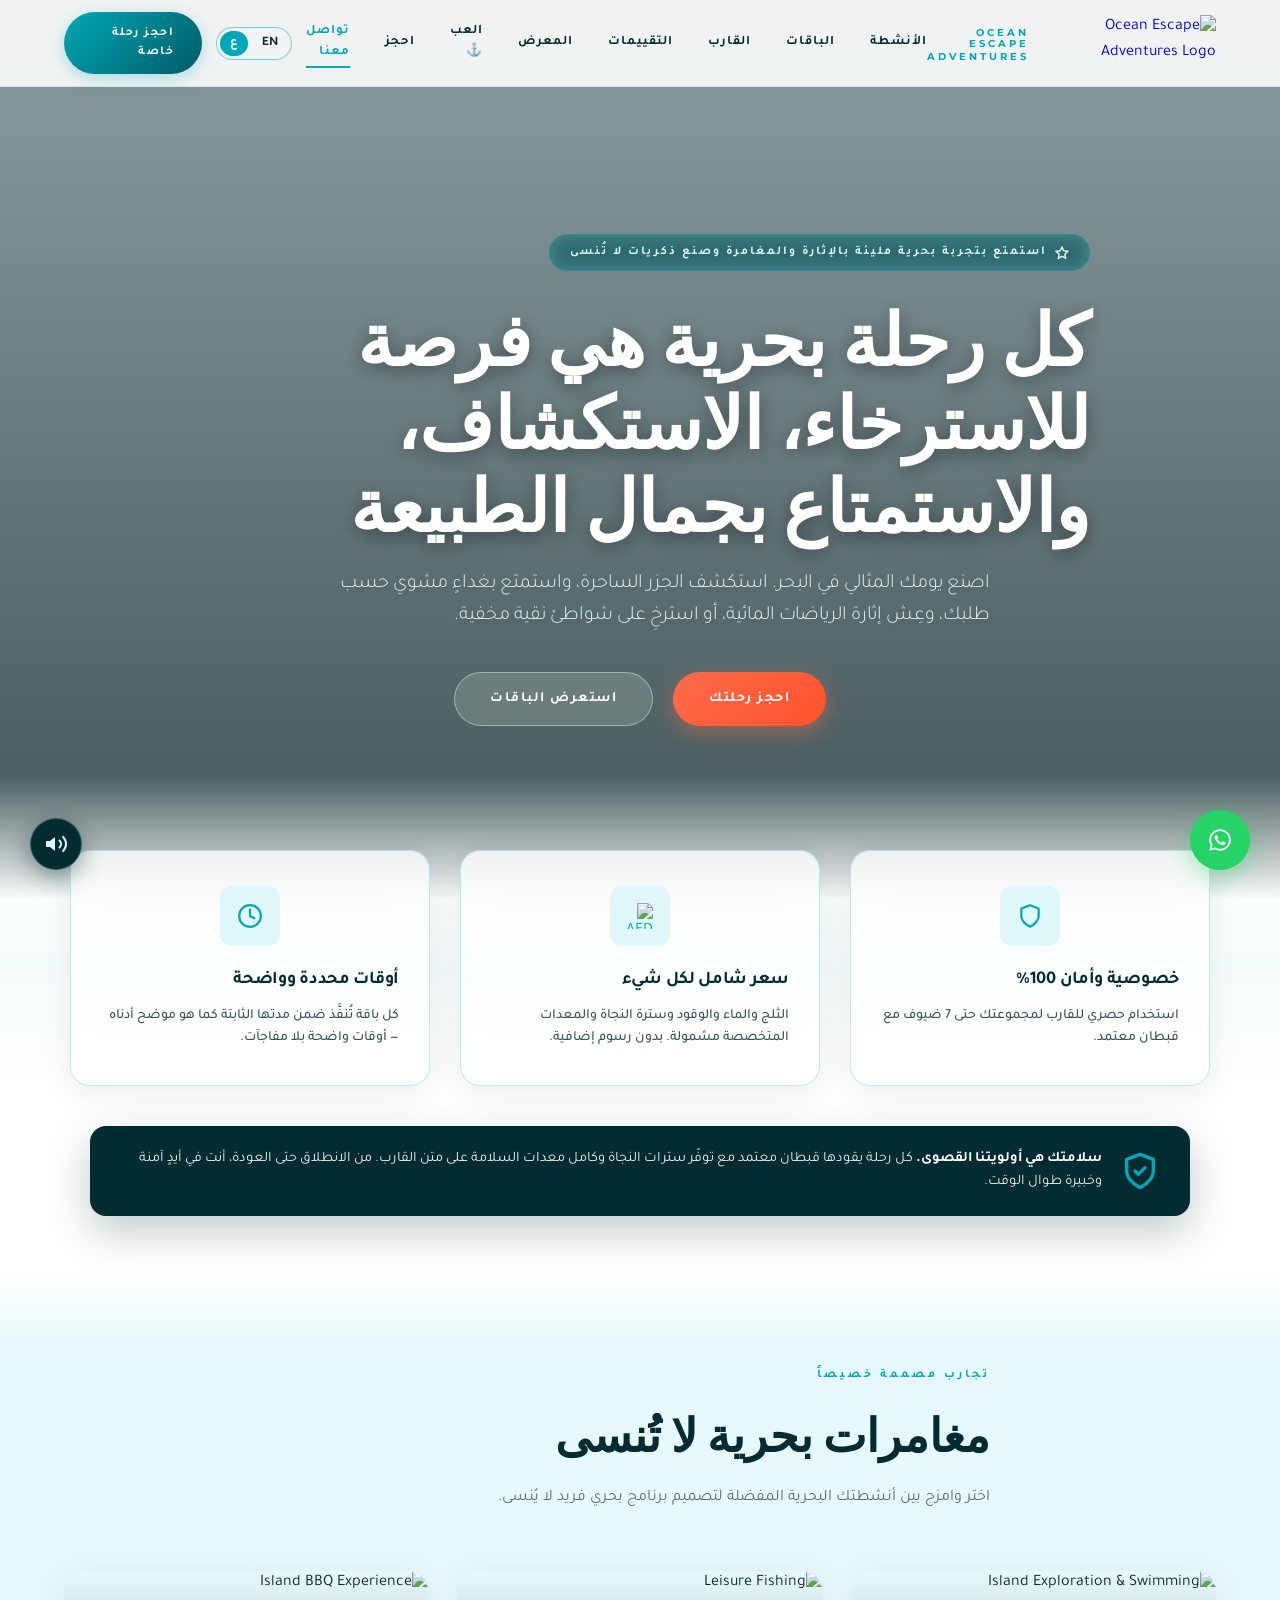
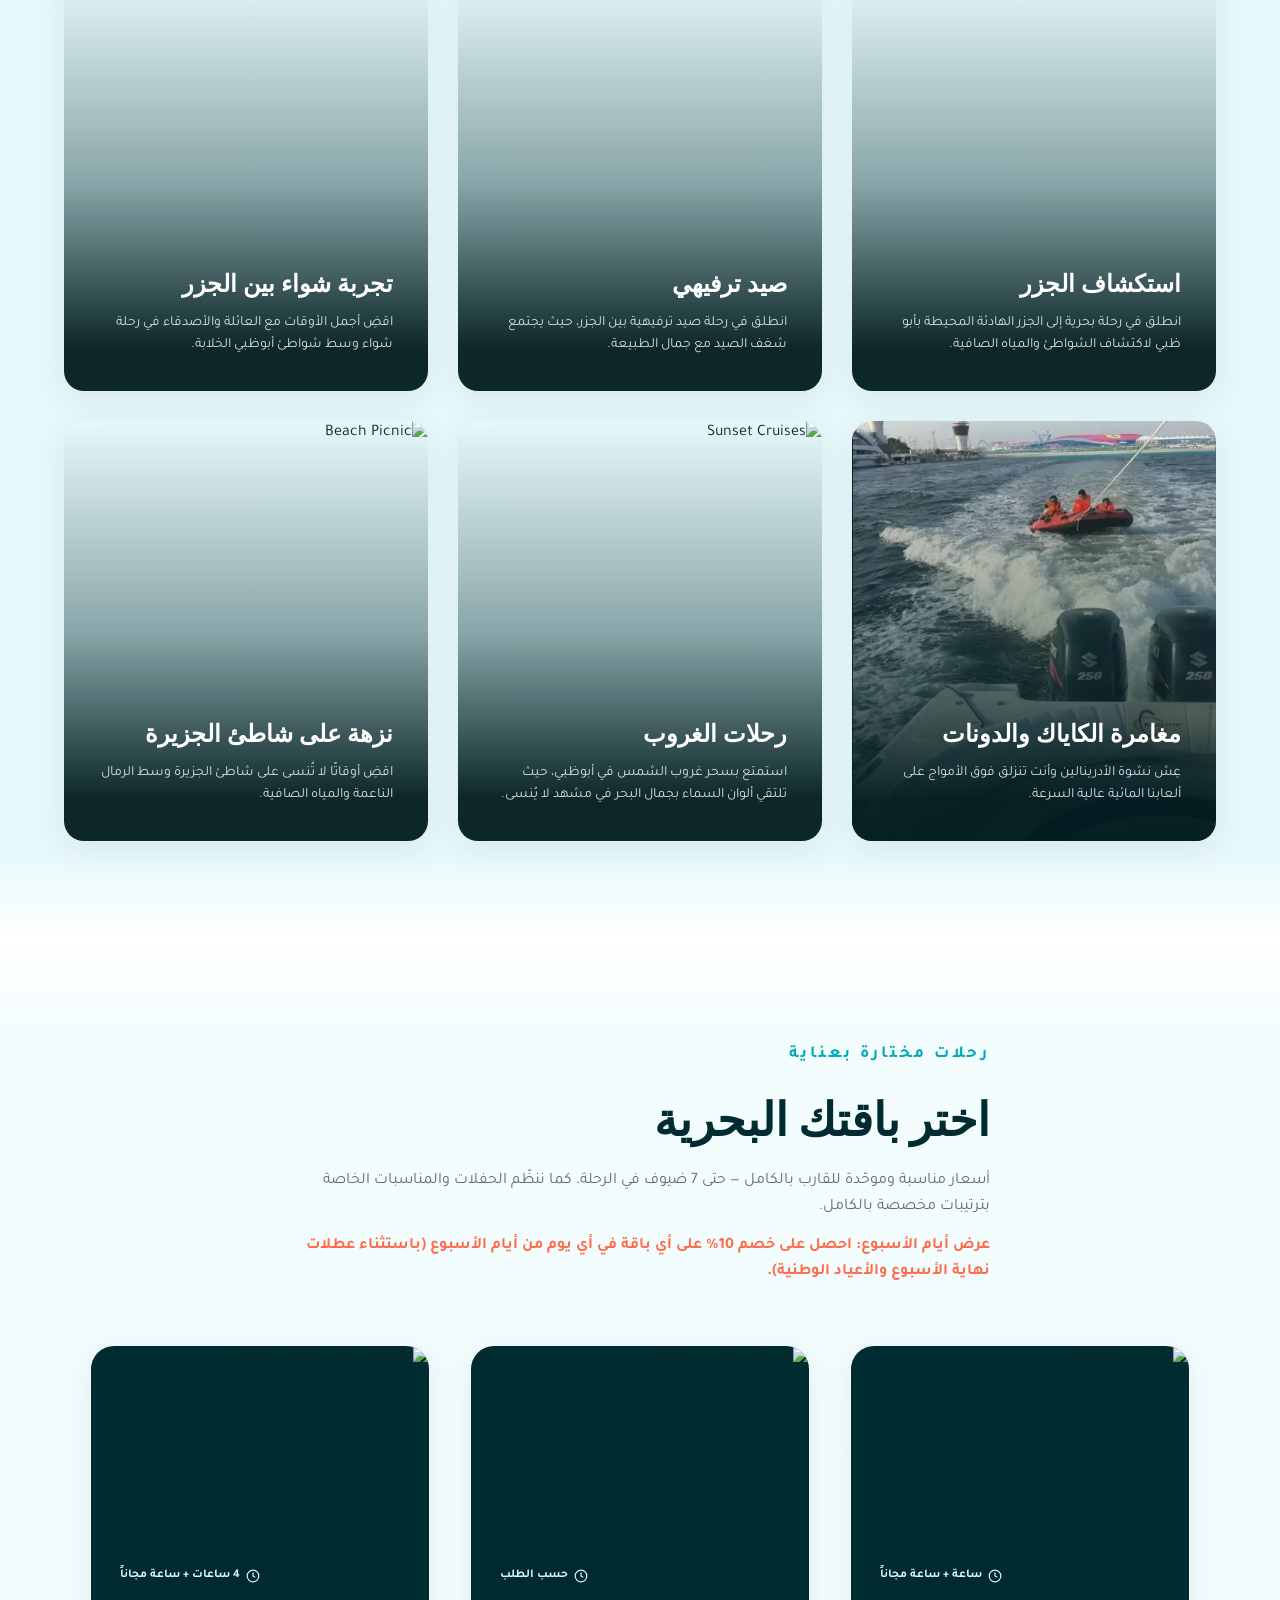
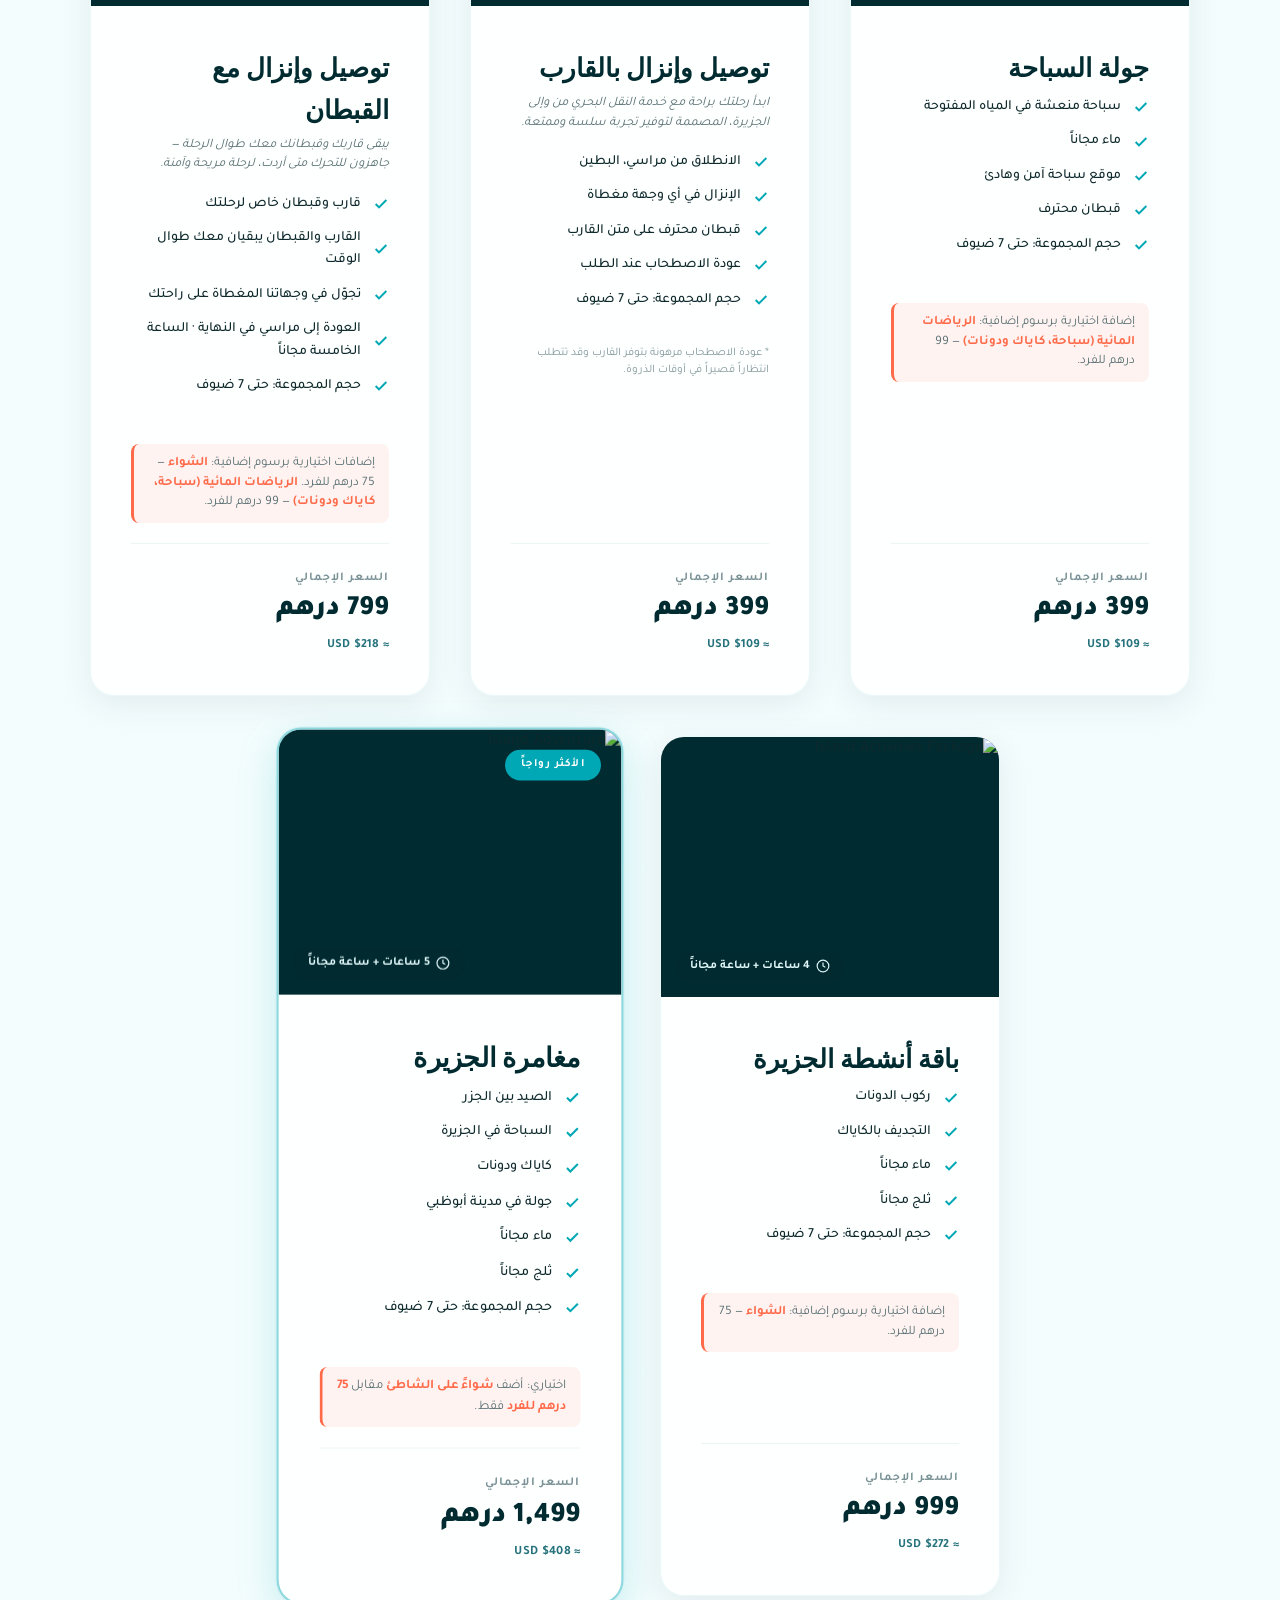
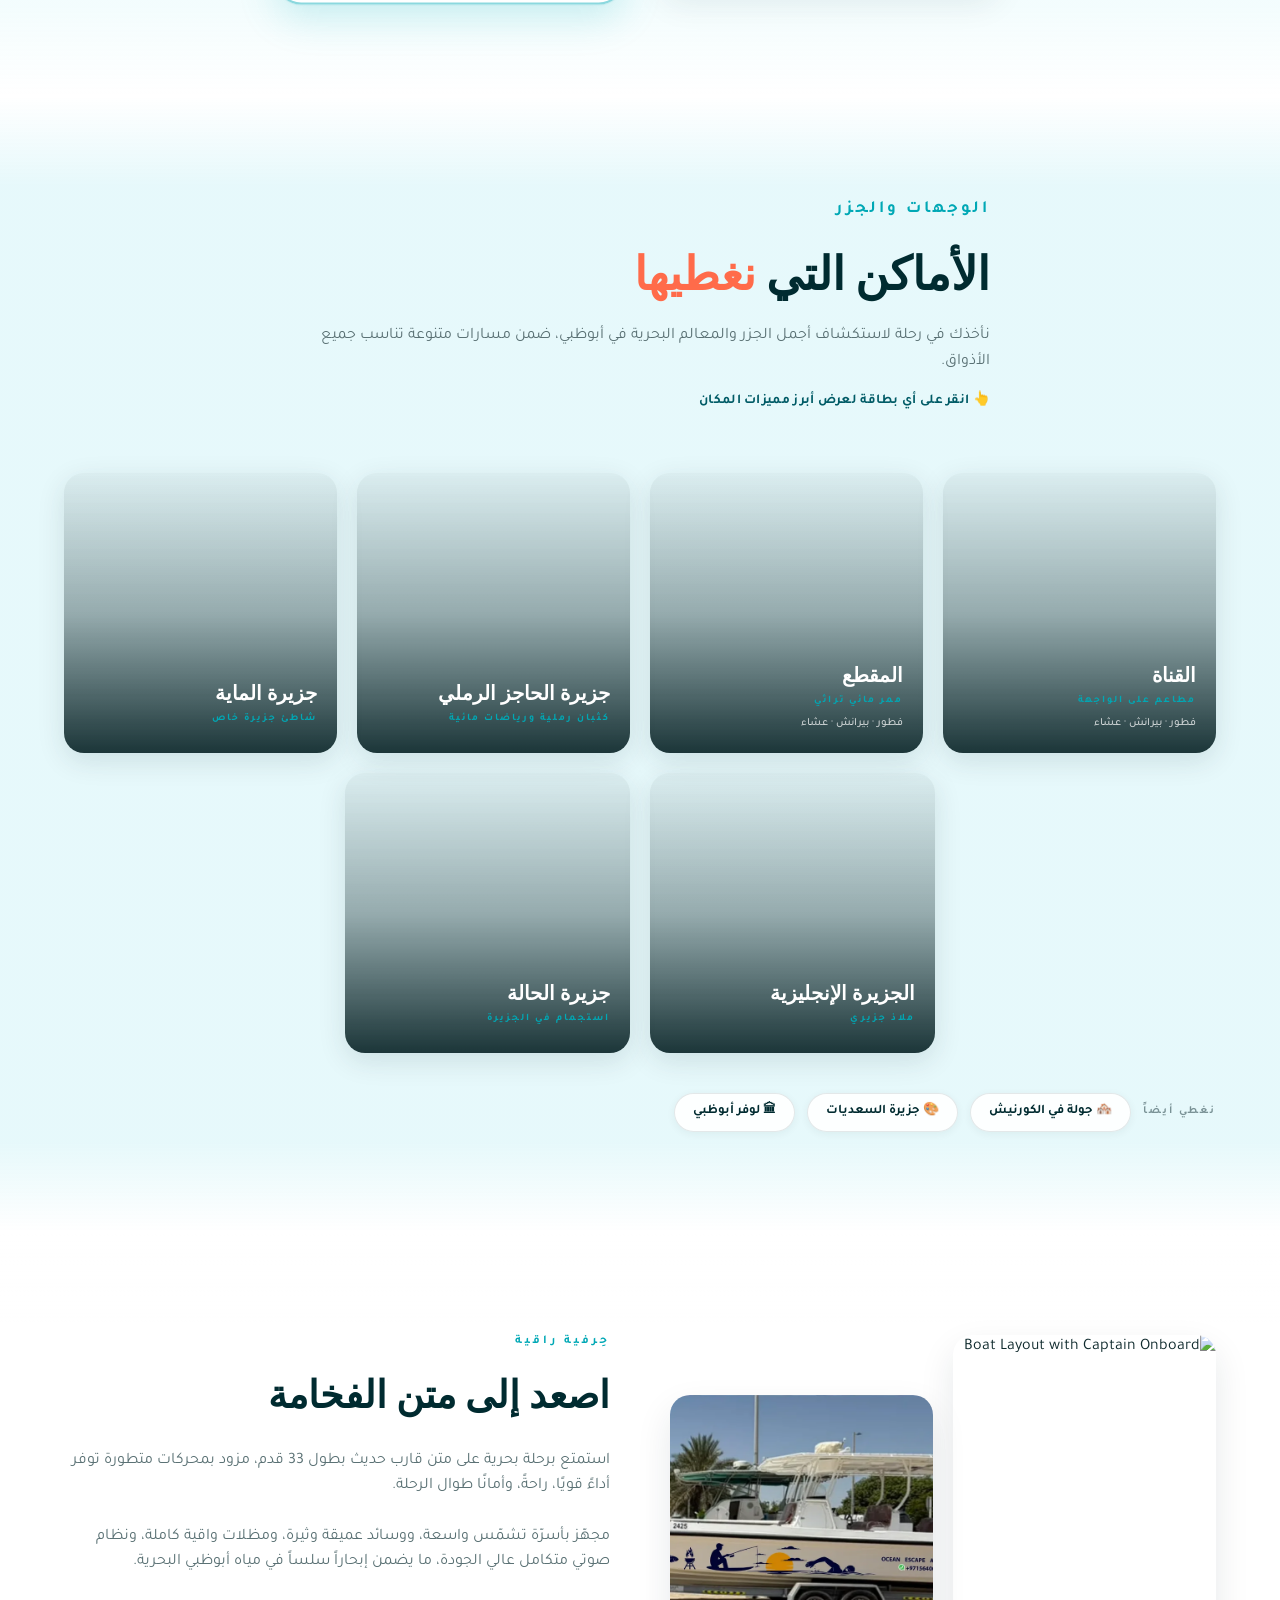
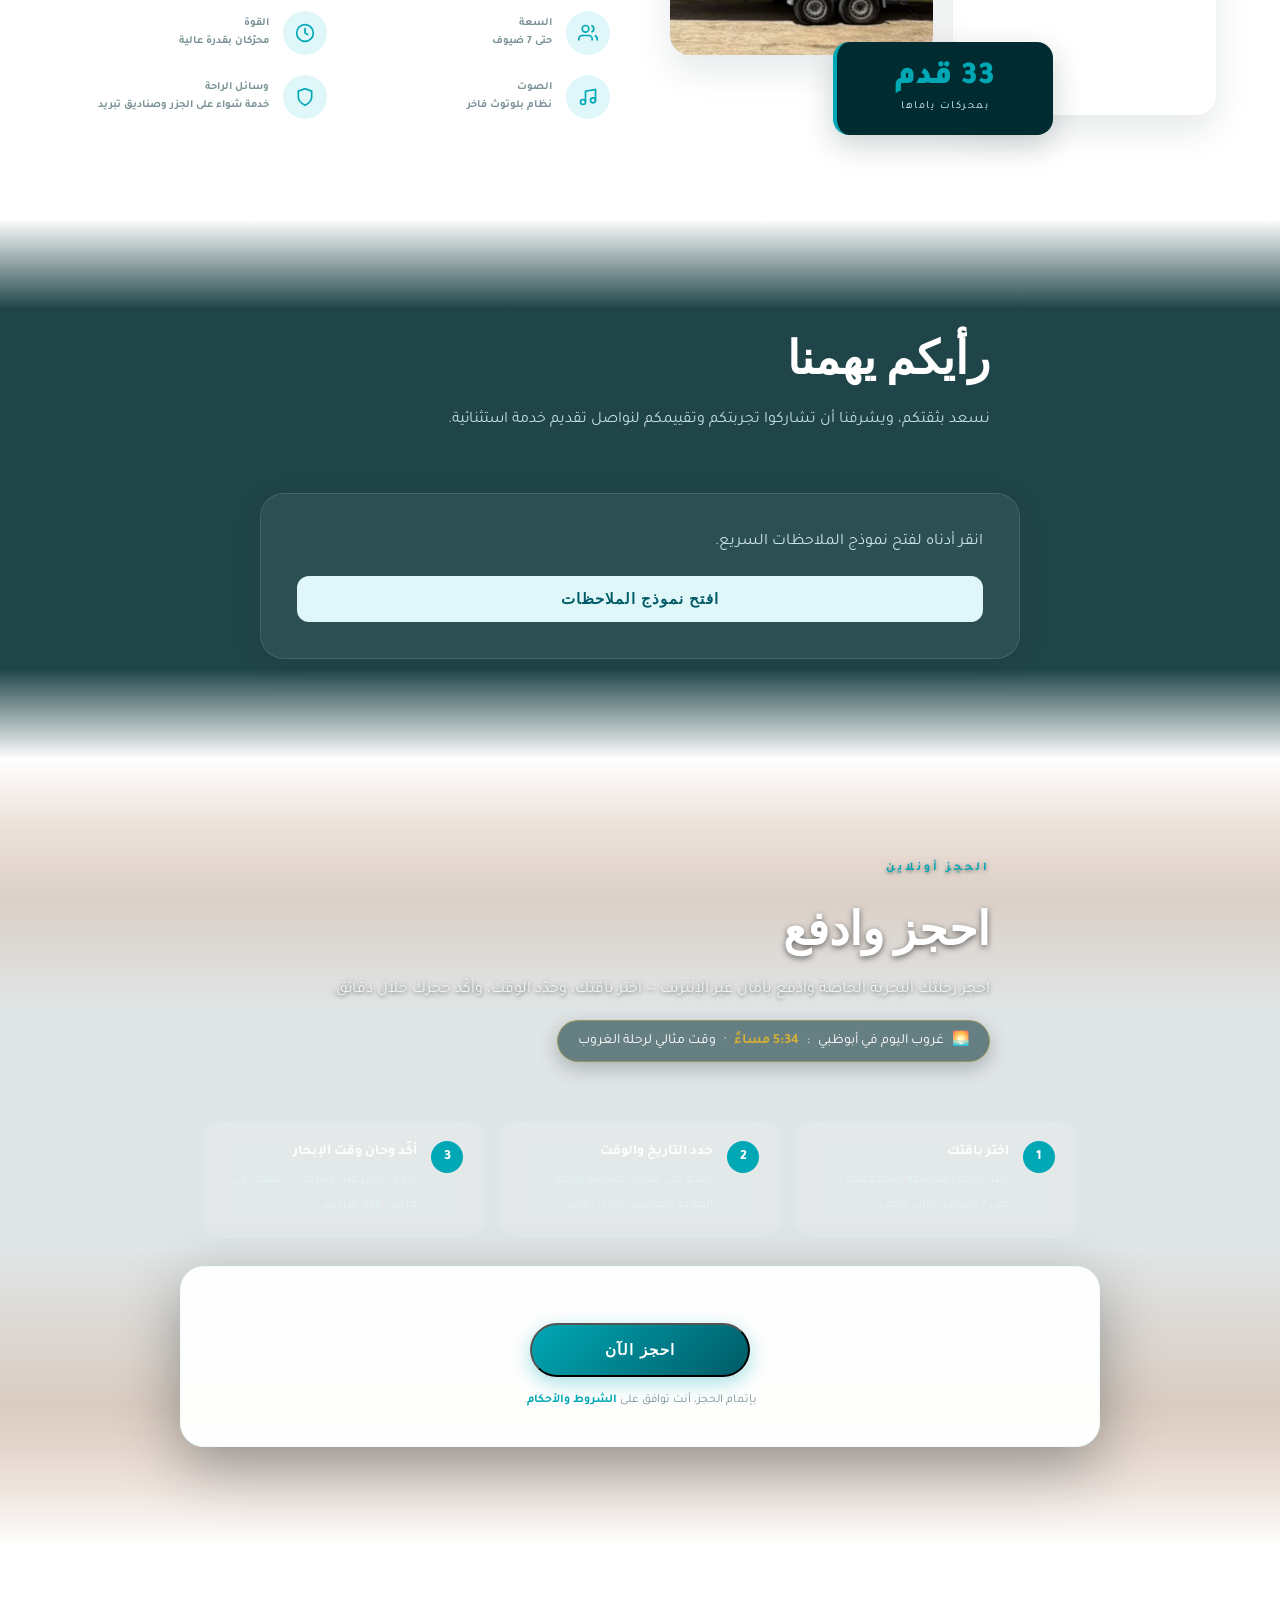
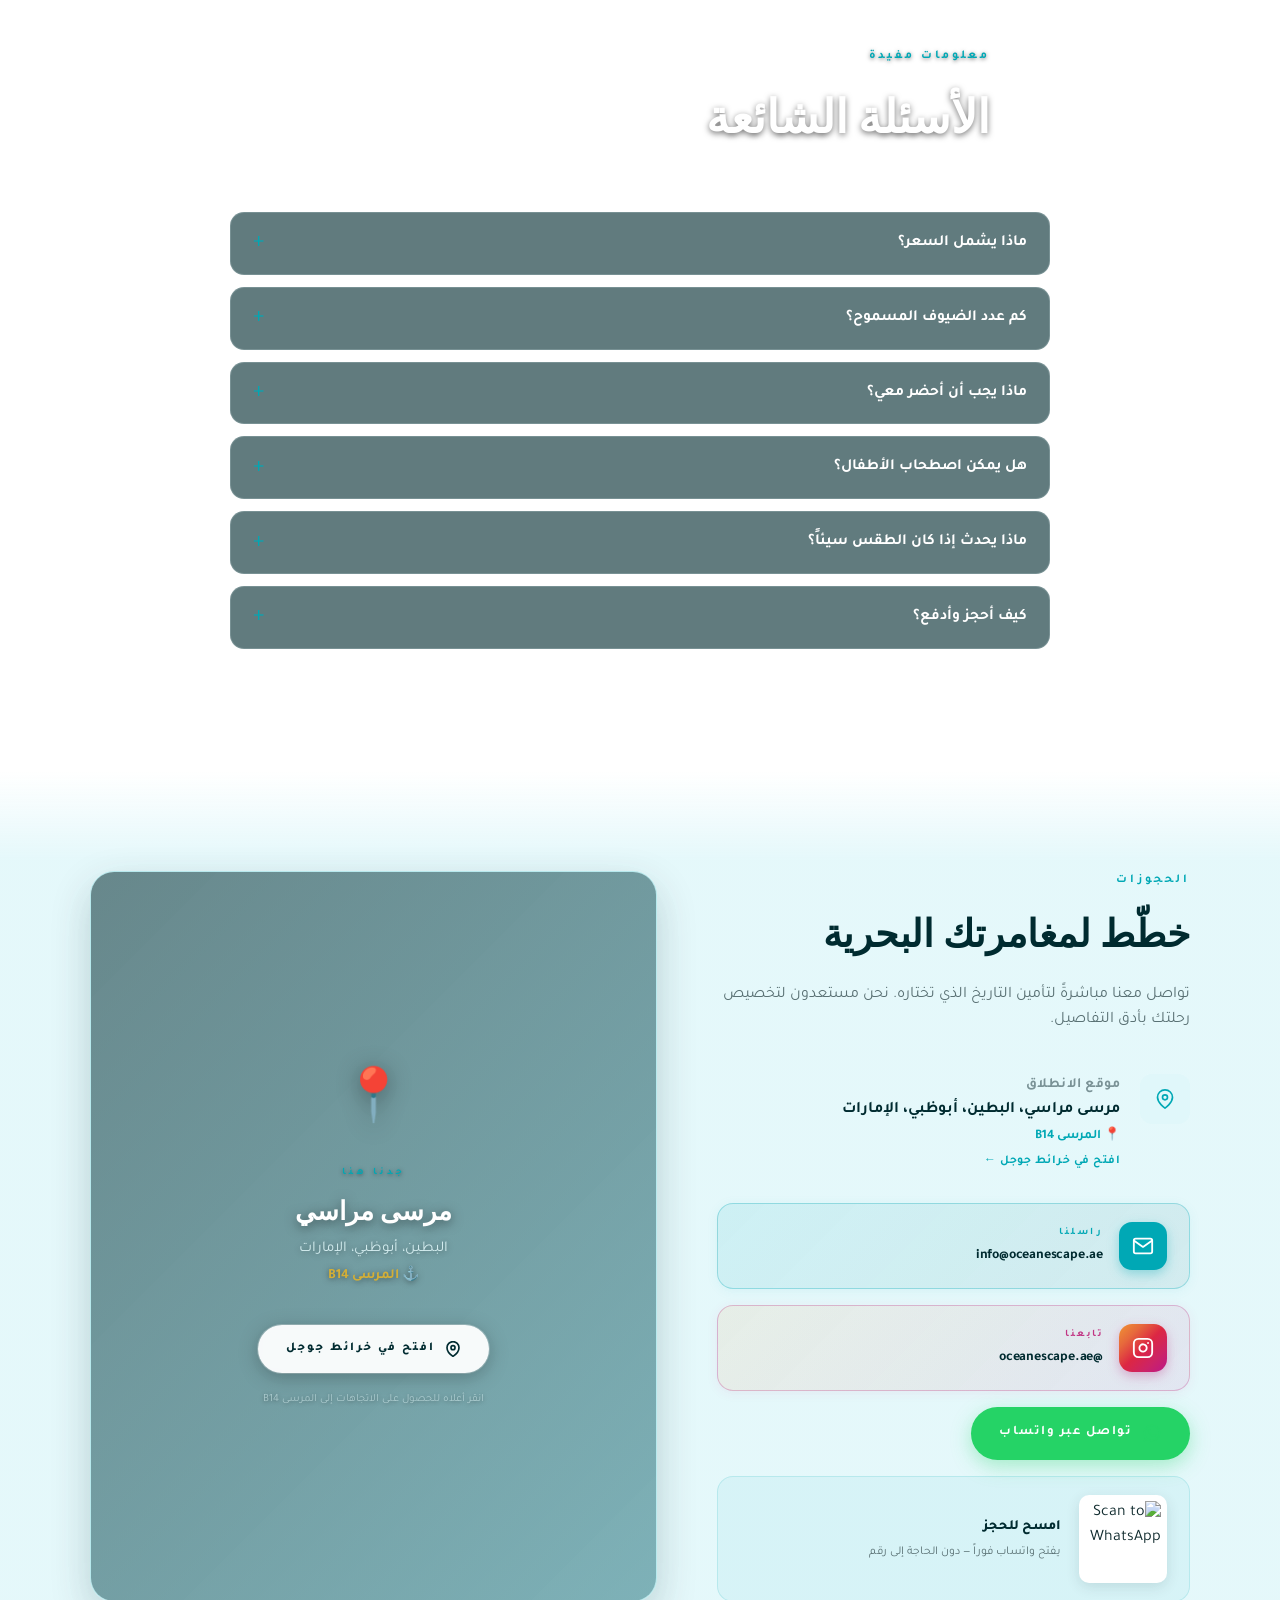
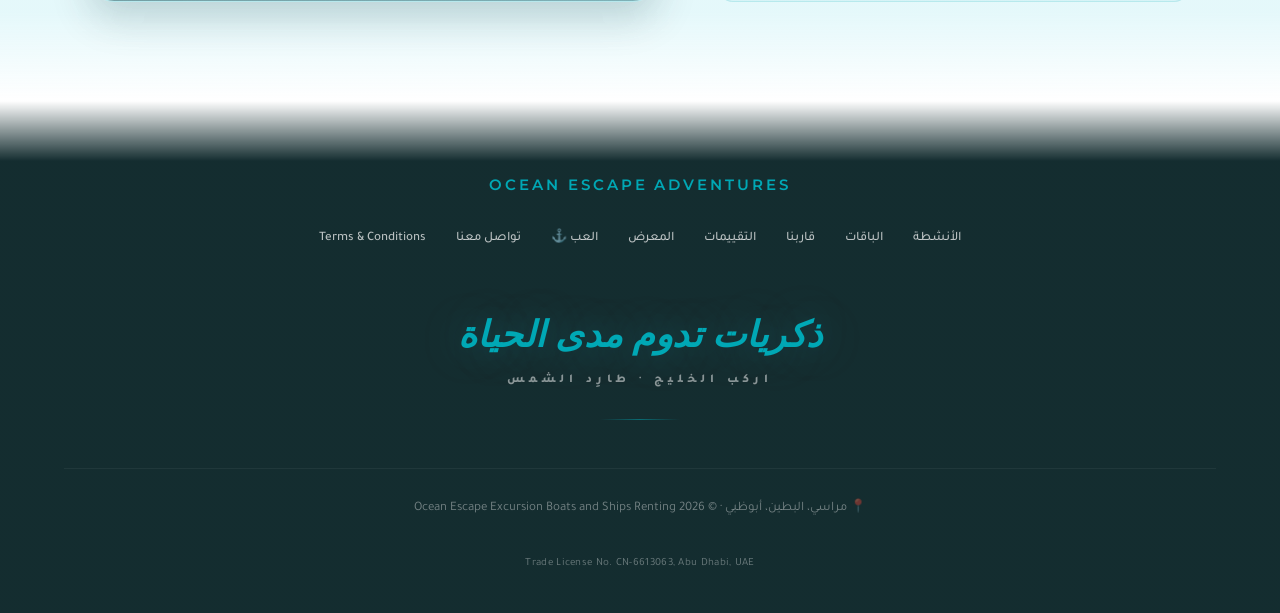
==== commit 5680b72e: "Add files via upload" ====
--- a/index.html
+++ b/index.html
@@ -430,6 +430,85 @@
 }
 .contact-wa-btn:hover { transform: translateY(-2px); box-shadow: 0 10px 28px rgba(37,211,102,0.45); }
 
+.contact-ig-btn {
+  display: flex; align-items: center; gap: 16px;
+  background: linear-gradient(135deg, rgba(240,148,51,0.1), rgba(188,24,136,0.08));
+  border: 1.5px solid rgba(193,53,132,0.3);
+  border-radius: 16px; padding: 18px 22px;
+  text-decoration: none; transition: all 0.25s;
+  box-shadow: 0 2px 12px rgba(193,53,132,0.08);
+}
+.contact-ig-btn:hover {
+  background: linear-gradient(135deg, rgba(240,148,51,0.18), rgba(188,24,136,0.14));
+  border-color: rgba(193,53,132,0.55);
+  transform: translateY(-2px);
+  box-shadow: 0 6px 20px rgba(193,53,132,0.15);
+}
+.contact-ig-icon {
+  width: 48px; height: 48px; border-radius: 13px; flex-shrink: 0;
+  background: linear-gradient(135deg, #f09433, #e6683c, #dc2743, #cc2366, #bc1888);
+  color: #FFFFFF;
+  display: flex; align-items: center; justify-content: center;
+  box-shadow: 0 4px 12px rgba(193,53,132,0.35);
+}
+.contact-ig-label {
+  font-size: 10px; font-weight: 700; letter-spacing: 2.5px;
+  text-transform: uppercase; color: #C13584; margin-bottom: 4px;
+}
+.contact-ig-value {
+  font-size: 14px; font-weight: 700; color: var(--deep-ocean);
+  letter-spacing: -0.2px;
+}
+
+/* ── QUICK EMAIL MODAL ── */
+.qe-overlay {
+  display: none; position: fixed; inset: 0; z-index: 2000;
+  background: rgba(0,43,48,0.55); backdrop-filter: blur(4px);
+  align-items: center; justify-content: center; padding: 20px;
+}
+.qe-overlay.active { display: flex; }
+.qe-card {
+  background: #FFFFFF; border-radius: 20px; padding: 32px;
+  max-width: 440px; width: 100%; position: relative;
+  box-shadow: 0 25px 60px rgba(0,43,48,0.35);
+}
+.qe-close {
+  position: absolute; top: 16px; right: 16px; width: 32px; height: 32px;
+  border-radius: 50%; border: none; background: var(--crystal-cyan);
+  color: var(--deep-ocean); cursor: pointer; font-size: 16px;
+  display: flex; align-items: center; justify-content: center;
+}
+.qe-card h3 {
+  font-family: "Playfair Display", serif; font-size: 24px;
+  color: var(--deep-ocean); margin-bottom: 6px; font-weight: 800;
+}
+.qe-card p.qe-sub { color: #5A7174; font-size: 13px; margin-bottom: 22px; }
+.qe-field { margin-bottom: 16px; }
+.qe-field label {
+  display: block; font-size: 11px; font-weight: 700; letter-spacing: 1px;
+  text-transform: uppercase; color: #7A9296; margin-bottom: 6px;
+}
+.qe-field input, .qe-field textarea {
+  width: 100%; border: 1.5px solid rgba(0,91,102,0.18); border-radius: 10px;
+  padding: 11px 14px; font-size: 14px; font-family: inherit; color: var(--deep-ocean);
+  background: rgba(224,247,250,0.3); resize: vertical;
+}
+.qe-field input:focus, .qe-field textarea:focus {
+  outline: none; border-color: var(--turquoise);
+}
+.qe-submit {
+  width: 100%; background: var(--turquoise); color: #FFFFFF; border: none;
+  font-size: 13px; font-weight: 700; letter-spacing: 1.5px; text-transform: uppercase;
+  padding: 14px; border-radius: 50px; cursor: pointer; transition: background 0.2s;
+}
+.qe-submit:hover { background: var(--sea-teal); }
+.qe-submit:disabled { opacity: 0.6; cursor: not-allowed; }
+.qe-error { display: none; color: #C0392B; font-size: 12px; margin-bottom: 14px; }
+.qe-thankyou { display: none; text-align: center; padding: 10px 0; }
+.qe-thankyou svg { color: var(--turquoise); margin-bottom: 12px; }
+.qe-thankyou h4 { font-family: "Playfair Display", serif; font-size: 20px; color: var(--deep-ocean); margin-bottom: 8px; }
+.qe-thankyou p { color: #5A7174; font-size: 13px; }
+
 .contact-qr-wrap {
   display: flex; align-items: center; gap: 18px;
   background: rgba(0,168,181,0.06);
@@ -1297,7 +1376,7 @@
 <div class="contact-reach">
 <!-- Email — prominent -->
 
-<a class="contact-email-btn" href="mailto:info@oceanescape.ae">
+<a class="contact-email-btn" href="mailto:bookings@oceanescape.ae?cc=info@oceanescape.ae" id="qeOpenBtn">
 <div class="contact-email-icon">
 <svg fill="none" height="22" stroke="currentColor" stroke-linecap="round" stroke-linejoin="round" stroke-width="2" viewbox="0 0 24 24" width="22"><path d="M4 4h16c1.1 0 2 .9 2 2v12c0 1.1-.9 2-2 2H4c-1.1 0-2-.9-2-2V6c0-1.1.9-2 2-2z"></path><polyline points="22,6 12,13 2,6"></polyline></svg>
 </div>
@@ -1306,11 +1385,21 @@
 <div class="contact-email-value">info@oceanescape.ae</div>
 </div>
 </a>
-<!-- WhatsApp button — TEMPORARY: WhatsApp integration under maintenance, routed to email. Restore href to https://wa.me/971564004009, re-add data-wa-generic="1", and swap the icon/label back once fixed. -->
-<a class="contact-wa-btn" href="mailto:info@oceanescape.ae" style="opacity:0.85;">
-<svg fill="none" height="20" stroke="currentColor" stroke-linecap="round" stroke-linejoin="round" stroke-width="2" viewbox="0 0 24 24" width="20"><path d="M4 4h16c1.1 0 2 .9 2 2v12c0 1.1-.9 2-2 2H4c-1.1 0-2-.9-2-2V6c0-1.1.9-2 2-2z"></path><polyline points="22,6 12,13 2,6"></polyline></svg> <span data-i18n="k175">WhatsApp Under Maintenance — Tap to Email Us</span> </a>
-<!-- QR Code — TEMPORARY: hidden while WhatsApp is under maintenance. Remove display:none to restore. -->
-<div class="contact-qr-wrap" style="display:none;">
+<!-- Instagram — official business account. -->
+<a class="contact-ig-btn" href="https://www.instagram.com/oceanescape.ae/" target="_blank" rel="noopener">
+<div class="contact-ig-icon">
+<svg fill="none" height="22" stroke="currentColor" stroke-linecap="round" stroke-linejoin="round" stroke-width="2" viewbox="0 0 24 24" width="22"><rect height="20" rx="5" ry="5" width="20" x="2" y="2"></rect><path d="M16 11.37A4 4 0 1 1 12.63 8 4 4 0 0 1 16 11.37z"></path><line x1="17.5" x2="17.51" y1="6.5" y2="6.5"></line></svg>
+</div>
+<div>
+<div class="contact-ig-label"><span data-i18n="k200">Follow Us</span></div>
+<div class="contact-ig-value">@oceanescape.ae</div>
+</div>
+</a>
+<!-- WhatsApp button — restored to live WhatsApp; also fires a background email notification via notifyEmails() in the script below. -->
+<a class="contact-wa-btn" href="https://wa.me/971564004009" target="_blank" data-wa-generic="1">
+<svg viewbox="0 0 24 24" width="20" height="20" fill="#25D366"><path d="M12.04 2C6.58 2 2.13 6.45 2.13 11.91C2.13 13.66 2.59 15.36 3.45 16.86L2.05 22L7.3 20.62C8.75 21.41 10.38 21.82 12.04 21.82C17.5 21.82 21.95 17.37 21.95 11.91C21.95 9.27 20.92 6.78 19.05 4.91C17.18 3.03 14.68 2 12.04 2ZM12.04 20.15C10.56 20.15 9.11 19.76 7.85 19L7.55 18.82L4.43 19.64L5.27 16.61L5.07 16.29C4.24 14.98 3.8 13.47 3.8 11.91C3.8 7.37 7.5 3.67 12.05 3.67C14.25 3.67 16.31 4.53 17.87 6.09C19.42 7.65 20.28 9.71 20.28 11.91C20.27 16.46 16.58 20.15 12.04 20.15ZM16.56 13.99C16.31 13.87 15.09 13.27 14.87 13.19C14.65 13.11 14.49 13.07 14.33 13.32C14.17 13.57 13.71 14.11 13.57 14.27C13.43 14.43 13.29 14.45 13.04 14.33C12.79 14.21 11.99 13.94 11.04 13.1C10.31 12.45 9.81 11.64 9.67 11.39C9.53 11.14 9.65 11.01 9.77 10.89C9.88 10.78 10.02 10.6 10.14 10.46C10.26 10.32 10.3 10.22 10.38 10.06C10.46 9.9 10.42 9.76 10.36 9.64C10.3 9.52 9.81 8.29 9.61 7.79C9.41 7.31 9.21 7.37 9.06 7.36C8.92 7.35 8.76 7.35 8.6 7.35C8.44 7.35 8.18 7.41 7.96 7.66C7.74 7.91 7.13 8.48 7.13 9.71C7.13 10.94 7.98 12.13 8.1 12.29C8.22 12.45 9.8 14.91 12.24 15.98C12.82 16.24 13.28 16.39 13.63 16.5C14.21 16.69 14.75 16.66 15.17 16.6C15.64 16.53 16.63 16 16.83 15.41C17.03 14.82 17.03 14.32 16.97 14.21C16.91 14.1 16.75 14.03 16.56 13.99Z"></path></svg> <span data-i18n="k175">Chat on WhatsApp</span> </a>
+<!-- QR Code — restored. -->
+<div class="contact-qr-wrap">
 <img alt="Scan to WhatsApp" src="assets/qr.png"/>
 <div class="contact-qr-text">
 <div class="contact-qr-title"><span data-i18n="k176">Scan to Book</span></div>
@@ -1366,6 +1455,45 @@
 </div>
 </div>
 </section>
+<!-- ═══════════════ QUICK EMAIL MODAL (sends via Web3Forms — no mail client required) ═══════════════ -->
+<div class="qe-overlay" id="qeOverlay">
+<div class="qe-card">
+<button aria-label="Close" class="qe-close" id="qeCloseBtn" type="button">✕</button>
+<div id="qeFormWrap">
+<h3><span data-i18n="k201">Send Us a Message</span></h3>
+<p class="qe-sub"><span data-i18n="k202">We'll reply to bookings@oceanescape.ae — a copy also goes to info@oceanescape.ae.</span></p>
+<div class="qe-error" id="qeError"></div>
+<form id="qeForm">
+<div class="qe-field">
+<label for="qeName"><span data-i18n="k203">Your Name</span></label>
+<input id="qeName" name="name" required="" type="text"/>
+</div>
+<div class="qe-field">
+<label for="qeEmail"><span data-i18n="k204">Your Email</span></label>
+<input id="qeEmail" name="email" required="" type="email"/>
+</div>
+<div class="qe-field">
+<label for="qeMessage"><span data-i18n="k205">Message</span></label>
+<textarea id="qeMessage" name="message" required="" rows="4">Hi Ocean Escape Adventures team,
+
+I'd like to enquire about booking a boat charter.
+
+Preferred date:
+Number of guests:
+Package of interest:
+
+Thanks!</textarea>
+</div>
+<button class="qe-submit" id="qeSubmitBtn" type="submit"><span id="qeSubmitText"><span data-i18n="k206">Send Message</span></span></button>
+</form>
+</div>
+<div class="qe-thankyou" id="qeThankyou">
+<svg fill="none" height="44" stroke="currentColor" stroke-width="2" viewbox="0 0 24 24" width="44"><path d="M22 11.08V12a10 10 0 1 1-5.93-9.14"></path><polyline points="22 4 12 14.01 9 11.01"></polyline></svg>
+<h4><span data-i18n="k207">Message Sent!</span></h4>
+<p><span data-i18n="k208">Thanks for reaching out — we'll get back to you shortly.</span></p>
+</div>
+</div>
+</div>
 <footer>
 <div class="footer-grid">
 <div class="footer-brand"> <span data-i18n="k185">Ocean Escape</span> <span><span data-i18n="k186">Adventures</span></span>
@@ -1387,11 +1515,11 @@
 <div class="footer-legal" style="font-size:11px;opacity:0.6;margin-top:6px;letter-spacing:0.3px;">Trade License No. CN-6613063, Abu Dhabi, UAE</div>
 </div>
 </footer>
-<!-- TEMPORARY: WhatsApp integration under maintenance. Restore href to https://wa.me/971564004009, target="_blank", title="Chat on WhatsApp", data-wa-generic="1", background to #25D366, and the WhatsApp SVG path once fixed. -->
-<a class="wa-float" href="mailto:info@oceanescape.ae" title="WhatsApp temporarily unavailable — tap to email us / واتساب غير متاح مؤقتاً، اضغط للتواصل عبر البريد الإلكتروني" style="background:var(--turquoise);box-shadow:0 6px 25px rgba(0,168,181,0.4);">
-<svg fill="none" height="26" stroke="white" stroke-linecap="round" stroke-linejoin="round" stroke-width="2" viewbox="0 0 24 24" width="26"><path d="M4 4h16c1.1 0 2 .9 2 2v12c0 1.1-.9 2-2 2H4c-1.1 0-2-.9-2-2V6c0-1.1.9-2 2-2z"></path><polyline points="22,6 12,13 2,6"></polyline></svg>
+<!-- WhatsApp floating button — restored to live WhatsApp; also fires a background email notification via notifyEmails() in the script below. -->
+<a class="wa-float" href="https://wa.me/971564004009" target="_blank" title="Chat on WhatsApp" data-wa-generic="1" style="background:#25D366;box-shadow:0 6px 25px rgba(37,211,102,0.4);">
+<svg viewbox="0 0 24 24" width="26" height="26" fill="white"><path d="M12.04 2C6.58 2 2.13 6.45 2.13 11.91C2.13 13.66 2.59 15.36 3.45 16.86L2.05 22L7.3 20.62C8.75 21.41 10.38 21.82 12.04 21.82C17.5 21.82 21.95 17.37 21.95 11.91C21.95 9.27 20.92 6.78 19.05 4.91C17.18 3.03 14.68 2 12.04 2ZM12.04 20.15C10.56 20.15 9.11 19.76 7.85 19L7.55 18.82L4.43 19.64L5.27 16.61L5.07 16.29C4.24 14.98 3.8 13.47 3.8 11.91C3.8 7.37 7.5 3.67 12.05 3.67C14.25 3.67 16.31 4.53 17.87 6.09C19.42 7.65 20.28 9.71 20.28 11.91C20.27 16.46 16.58 20.15 12.04 20.15ZM16.56 13.99C16.31 13.87 15.09 13.27 14.87 13.19C14.65 13.11 14.49 13.07 14.33 13.32C14.17 13.57 13.71 14.11 13.57 14.27C13.43 14.43 13.29 14.45 13.04 14.33C12.79 14.21 11.99 13.94 11.04 13.1C10.31 12.45 9.81 11.64 9.67 11.39C9.53 11.14 9.65 11.01 9.77 10.89C9.88 10.78 10.02 10.6 10.14 10.46C10.26 10.32 10.3 10.22 10.38 10.06C10.46 9.9 10.42 9.76 10.36 9.64C10.3 9.52 9.81 8.29 9.61 7.79C9.41 7.31 9.21 7.37 9.06 7.36C8.92 7.35 8.76 7.35 8.6 7.35C8.44 7.35 8.18 7.41 7.96 7.66C7.74 7.91 7.13 8.48 7.13 9.71C7.13 10.94 7.98 12.13 8.1 12.29C8.22 12.45 9.8 14.91 12.24 15.98C12.82 16.24 13.28 16.39 13.63 16.5C14.21 16.69 14.75 16.66 15.17 16.6C15.64 16.53 16.63 16 16.83 15.41C17.03 14.82 17.03 14.32 16.97 14.21C16.91 14.1 16.75 14.03 16.56 13.99Z"></path></svg>
 </a>
-<script>window.I18N={"en": {"k0": "Ocean Escape", "k1": "Adventures", "k2": "Activities", "k3": "Packages", "k4": "The Boat", "k5": "Reviews", "k6": "Contact", "k7": "Book Private Tour", "k8": "Enjoy a thrilling sea experience full of adventure and unforgettable memories", "k9": "Every sea trip is a chance to relax, explore, and enjoy nature's beauty", "k10": "Craft your perfect day at sea. Explore majestic islands, enjoy customized BBQ lunches, experience thrilling water sports, or relax on pristine hidden beaches.", "k11": "Book Your Escape", "k12": "Explore Packages", "k13": "100% Private & Safe", "k14": "Exclusive use of the boat for your group of up to 7 guests with certified captain.", "k15": "All-Inclusive Pricing", "k16": "Ice, water, fuel, life jacket, and specialized equipment included. No additional fees.", "k17": "Clear, Fixed Timings", "k18": "Each package runs for its fixed duration as listed below — clear timings, no surprises.", "k19": "Your safety is our highest priority.", "k20": "Every trip is led by a certified captain with life jackets and full safety equipment on board. From departure to return, you are in safe, experienced hands at all times.", "k21": "Tailored Experiences", "k22": "Unforgettable Ocean Adventures", "k23": "Mix and match your favorite ocean activities to design an unforgettable bespoke sea itinerary.", "k24": "Island Exploration", "k25": "Set off on a sea trip to the tranquil islands around Abu Dhabi and discover pristine beaches and crystal-clear waters.", "k26": "Leisure Fishing", "k27": "Enjoy a leisure fishing trip between the islands, where the passion of fishing meets the beauty of nature.", "k28": "Island BBQ Experience", "k29": "Spend the best of times with family and friends on a BBQ trip amid Abu Dhabi's stunning beaches.", "k30": "Kayak & Donut Adventure", "k31": "Feel the pure rush of adrenaline as you glide across the waves on our high-speed watersport towables.", "k32": "Sunset Cruises", "k33": "Enjoy the magic of Abu Dhabi's sunset, where the colors of the sky meet the beauty of the sea in an unforgettable scene.", "k34": "Island Beach Picnic", "k35": "Spend unforgettable times on the island beach amid soft sands and clear waters.", "k36": "Curated Charters", "k37": "Select Your Sea Package", "k38": "Fair, flat-rate pricing for the entire boat — up to 7 guests per trip. We also host private parties & celebrations with fully customized arrangements.", "k39": "Weekday Special: Enjoy 10% off any package on any weekday (excludes weekends & national holidays).", "k40": "1+1 Hrs Free", "k41": "Swimming Tour", "k42": "Refreshing Open-Water Swim", "k43": "Complimentary Water", "k44": "Safe, Calm Swimming Spot", "k45": "Professional Captain", "k46": "Group Size: Up to 7 Guests", "k47": "Total Price", "k48": "AED 399", "k49": "Select Package", "k50": "On Demand", "k51": "Boat Pick-Up & Drop", "k52": "Start your trip in comfort with our sea transfer service to and from the island, designed for a smooth and enjoyable experience.", "k53": "Pick-Up from Marasy, Al Bateen", "k54": "Drop-Off at Any Covered Destination", "k55": "Professional Captain Onboard", "k56": "Return Pick-Up On Call", "k57": "Group Size: Up to 7 Guests", "k58": "* Return pick-up is subject to boat availability and may involve a short wait during busy periods.", "k59": "Total Price", "k60": "AED 399", "k61": "Select Package", "k62": "4+1 Hrs Free", "k63": "Pick-Up & Drop with Captain", "k64": "Your boat and captain stay with you for the whole trip — ready to move whenever you are, for a comfortable and safe journey.", "k65": "Private Boat & Captain for Your Trip", "k66": "Boat & Captain Stay With You Throughout", "k67": "Cruise Our Covered Destinations at Your Pace", "k68": "Return to Marasy at the End · 5th Hour Free", "k69": "Group Size: Up to 7 Guests", "k70": "Optional add-ons at extra cost:", "k71": "BBQ", "k72": " — AED 75 per person.", "k73": "Water sports (Swimming, Kayak & Donut)", "k74": " — AED 99 per person.", "k75": "Total Price", "k76": "AED 799", "k77": "Select Package", "k78": "4+1 Hrs Free", "k79": "Island Activities Package", "k81": "Donut Ride", "k82": "Kayaking", "k83": "Beachside Island BBQ", "k84": "Group Size: Up to 7 Guests", "k85": "Total Price", "k86": "AED 999", "k87": "Select Package", "k88": "Most Popular", "k89": "5+1 Hrs Free", "k90": "Island Adventure", "k91": "Fishing Between the Islands", "k92": "Island Swimming", "k93": "Kayak & Donut", "k94": "Abu Dhabi City Tour", "k95": "Group Size: Up to 7 Guests", "k96": "Optional: add a", "k97": "beachside BBQ", "k98": "for just", "k99": "AED 75 per person", "k100": ".", "k101": "Total Price", "k102": "AED 1,499", "k103": "Select Package", "k104": "Destinations & Islands", "k105": "Places We", "k106": "Cover", "k107": "We take you on a journey to explore Abu Dhabi's most beautiful islands and coastal landmarks, with varied routes to suit every taste.", "k108": "Al Qana", "k109": "Cruise Dining", "k110": "Breakfast · Brunch · Dinner", "k111": "Maqta", "k112": "Heritage Waterway", "k113": "Breakfast · Brunch · Dinner", "k114": "Sandbar Island", "k115": "Sandbank & Watersports", "k116": "Al Maya Island", "k117": "Private Island Beach", "k118": "English Island", "k119": "Island Retreat", "k120": "Al Halah Island", "k121": "Island Escape", "k122": "Also Covering", "k123": "🏘️ Corniche City Tour", "k124": "🎨 Saadiyat Island", "k125": "🏛 Louvre Abu Dhabi", "k126": "33 FT", "k127": "Powered by Yamaha Engines", "k128": "Elite Craftsmanship", "k129": "Step Aboard Luxury", "k130": "Enjoy your trip aboard a modern 33ft vessel, fitted with advanced engines that deliver powerful performance, comfort, and safety throughout your journey.", "k131": "Equipped with expansive sunbeds, fresh deep cushions, full protective shade biminis, and a high-fidelity integrated sound system, it guarantees smooth navigation through Abu Dhabi's marine waters.", "k132": "Capacity", "k133": "Max 7 Guests", "k134": "Power", "k135": "Twin High-Output Engines", "k136": "Audio", "k137": "Premium Bluetooth Setup", "k138": "Amenities", "k139": "Island BBQ Service & Iceboxes", "k140": "Reviews", "k141": "What Our Guests Say", "k142": "We're a new operator building our reputation one trip at a time. Real guest reviews will appear here soon.", "k143": "Been out on the water with us? You could be our first featured review. Share your honest experience using the form below — we'd love to hear how your trip went.", "k144": "Your Turn", "k145": "Your Opinion Matters", "k146": "We're grateful for your trust — we'd be honored to have you share your experience and rating so we can keep delivering exceptional service.", "k147": "Tap below to open our quick feedback form.", "k148": "Open Feedback Form", "k149": "Name", "k150": "*", "k151": "Country", "k152": "Your Rating", "k153": "*", "k154": "★", "k155": "★", "k156": "★", "k157": "★", "k158": "★", "k159": "Your Experience", "k160": "*", "k161": "Submit Feedback", "k162": "Thank you! 🙏", "k163": "Your feedback means the world to us. We hope to welcome you aboard again soon.", "k164": "Reservations", "k165": "Plan Your Sea Adventure", "k166": "Reach out directly to secure your chosen date. We are ready to customize your cruise to perfection.", "k167": "Departure Location", "k168": "Marasy Marina, Al Bateen, Abu Dhabi, UAE", "k169": "📍 Berth B14", "k170": "Open in Google Maps →", "k171": "Direct Hotline & WhatsApp", "k172": "+971 56 400 400 9", "k173": "Email Us", "k174": "", "k175": "WhatsApp Under Maintenance — Tap to Email Us", "k176": "Scan to Book", "k177": "Opens WhatsApp instantly — no number needed", "k178": "📍", "k179": "Find Us Here", "k180": "Marasy Marina", "k181": "Al Bateen, Abu Dhabi, UAE", "k182": "⚓ Berth B14", "k183": "Open in Google Maps", "k184": "Tap above to get directions to Berth B14", "k185": "Ocean Escape", "k186": "Adventures", "k187": "Activities", "k188": "Packages", "k189": "Our Boat", "k190": "Reviews", "k191": "Contact", "k192": "Memories that last a lifetime", "k193": "RIDE THE GULF  ·  CHASE THE SUN", "k194": "📍 Marasy, Al Bateen, Abu Dhabi  ·  © 2026 Ocean Escape Excursion Boats and Ships Renting", "k195": "Your name", "k196": "Where are you visiting from?", "k197": "Tell us about your trip...", "k198": "Complimentary Ice", "k199": "Optional add-on at extra cost:", "title": "Ocean Escape Adventures — Premium Abu Dhabi Boat Tours", "nav_book": "Book", "bk_tag": "Book Online", "bk_title": "Book & Pay", "bk_sub": "Reserve your private boat tour and pay securely online — choose your package, pick a time, and confirm in minutes.", "bk_ph": "Pick your package and details below, then tap to send us a ready-made booking message on WhatsApp — just proofread and hit send.", "bk_btn": "Book via WhatsApp", "bkLblPackage": "Choose your package", "bkLblPax": "Number of guests", "bkLblWhen": "Preferred date & time", "bkWhenPh": "e.g. Friday, 4:00 PM", "bk_link_btn": "Book Now", "bk_terms_pre": "By booking, you agree to our", "bk_terms_link": "Terms & Conditions"}, "ar": {"k0": "Ocean Escape", "k1": "Adventures", "k2": "الأنشطة", "k3": "الباقات", "k4": "القارب", "k5": "التقييمات", "k6": "تواصل معنا", "k7": "احجز رحلة خاصة", "k8": "استمتع بتجربة بحرية مليئة بالإثارة والمغامرة وصنع ذكريات لا تُنسى", "k9": "كل رحلة بحرية هي فرصة للاسترخاء، الاستكشاف، والاستمتاع بجمال الطبيعة", "k10": "اصنع يومك المثالي في البحر. استكشف الجزر الساحرة، واستمتع بغداءٍ مشوي حسب طلبك، وعِش إثارة الرياضات المائية، أو استرخِ على شواطئ نقية مخفية.", "k11": "احجز رحلتك", "k12": "استعرض الباقات", "k13": "خصوصية وأمان 100%", "k14": "استخدام حصري للقارب لمجموعتك حتى 7 ضيوف مع قبطان معتمد.", "k15": "سعر شامل لكل شيء", "k16": "الثلج والماء والوقود وسترة النجاة والمعدات المتخصصة مشمولة. بدون رسوم إضافية.", "k17": "أوقات محددة وواضحة", "k18": "كل باقة تُنفَّذ ضمن مدتها الثابتة كما هو موضح أدناه — أوقات واضحة بلا مفاجآت.", "k19": "سلامتك هي أولويتنا القصوى.", "k20": "كل رحلة يقودها قبطان معتمد مع توفّر سترات النجاة وكامل معدات السلامة على متن القارب. من الانطلاق حتى العودة، أنت في أيدٍ آمنة وخبيرة طوال الوقت.", "k21": "تجارب مصممة خصيصاً", "k22": "مغامرات بحرية لا تُنسى", "k23": "اختر وامزج بين أنشطتك البحرية المفضلة لتصميم برنامج بحري فريد لا يُنسى.", "k24": "استكشاف الجزر", "k25": "انطلق في رحلة بحرية إلى الجزر الهادئة المحيطة بأبو ظبي لاكتشاف الشواطئ والمياه الصافية.", "k26": "صيد ترفيهي", "k27": "انطلق في رحلة صيد ترفيهية بين الجزر، حيث يجتمع شغف الصيد مع جمال الطبيعة.", "k28": "تجربة شواء بين الجزر", "k29": "اقضِ أجمل الأوقات مع العائلة والأصدقاء في رحلة شواء وسط شواطئ أبوظبي الخلابة.", "k30": "مغامرة الكاياك والدونات", "k31": "عِش نشوة الأدرينالين وأنت تنزلق فوق الأمواج على ألعابنا المائية عالية السرعة.", "k32": "رحلات الغروب", "k33": "استمتع بسحر غروب الشمس في أبوظبي، حيث تلتقي ألوان السماء بجمال البحر في مشهد لا يُنسى.", "k34": "نزهة على شاطئ الجزيرة", "k35": "اقضِ أوقاتًا لا تُنسى على شاطئ الجزيرة وسط الرمال الناعمة والمياه الصافية.", "k36": "رحلات مختارة بعناية", "k37": "اختر باقتك البحرية", "k38": "أسعار مناسبة وموحّدة للقارب بالكامل — حتى 7 ضيوف في الرحلة. كما ننظّم الحفلات والمناسبات الخاصة بترتيبات مخصصة بالكامل.", "k39": "عرض أيام الأسبوع: احصل على خصم 10% على أي باقة في أي يوم من أيام الأسبوع (باستثناء عطلات نهاية الأسبوع والأعياد الوطنية).", "k40": "ساعة + ساعة مجاناً", "k41": "جولة السباحة", "k42": "سباحة منعشة في المياه المفتوحة", "k43": "ماء مجاناً", "k44": "موقع سباحة آمن وهادئ", "k45": "قبطان محترف", "k46": "حجم المجموعة: حتى 7 ضيوف", "k47": "السعر الإجمالي", "k48": "399 درهم", "k49": "اختر الباقة", "k50": "حسب الطلب", "k51": "توصيل وإنزال بالقارب", "k52": "ابدأ رحلتك براحة مع خدمة النقل البحري من وإلى الجزيرة، المصممة لتوفير تجربة سلسة وممتعة.", "k53": "الانطلاق من مراسي، البطين", "k54": "الإنزال في أي وجهة مغطاة", "k55": "قبطان محترف على متن القارب", "k56": "عودة الاصطحاب عند الطلب", "k57": "حجم المجموعة: حتى 7 ضيوف", "k58": "* عودة الاصطحاب مرهونة بتوفر القارب وقد تتطلب انتظاراً قصيراً في أوقات الذروة.", "k59": "السعر الإجمالي", "k60": "399 درهم", "k61": "اختر الباقة", "k62": "4 ساعات + ساعة مجاناً", "k63": "توصيل وإنزال مع القبطان", "k64": "يبقى قاربك وقبطانك معك طوال الرحلة — جاهزون للتحرك متى أردت، لرحلة مريحة وآمنة.", "k65": "قارب وقبطان خاص لرحلتك", "k66": "القارب والقبطان يبقيان معك طوال الوقت", "k67": "تجوّل في وجهاتنا المغطاة على راحتك", "k68": "العودة إلى مراسي في النهاية · الساعة الخامسة مجاناً", "k69": "حجم المجموعة: حتى 7 ضيوف", "k70": "إضافات اختيارية برسوم إضافية:", "k71": "الشواء", "k72": " — 75 درهم للفرد.", "k73": "الرياضات المائية (سباحة، كاياك ودونات)", "k74": " — 99 درهم للفرد.", "k75": "السعر الإجمالي", "k76": "799 درهم", "k77": "اختر الباقة", "k78": "4 ساعات + ساعة مجاناً", "k79": "باقة أنشطة الجزيرة", "k81": "ركوب الدونات", "k82": "التجديف بالكاياك", "k83": "شواء على شاطئ الجزيرة", "k84": "حجم المجموعة: حتى 7 ضيوف", "k85": "السعر الإجمالي", "k86": "999 درهم", "k87": "اختر الباقة", "k88": "الأكثر رواجاً", "k89": "5 ساعات + ساعة مجاناً", "k90": "مغامرة الجزيرة", "k91": "الصيد بين الجزر", "k92": "السباحة في الجزيرة", "k93": "كاياك ودونات", "k94": "جولة في مدينة أبوظبي", "k95": "حجم المجموعة: حتى 7 ضيوف", "k96": "اختياري: أضف", "k97": "شواءً على الشاطئ", "k98": "مقابل", "k99": "75 درهم للفرد", "k100": " فقط.", "k101": "السعر الإجمالي", "k102": "1,499 درهم", "k103": "اختر الباقة", "k104": "الوجهات والجزر", "k105": "الأماكن التي", "k106": "نغطيها", "k107": "نأخذك في رحلة لاستكشاف أجمل الجزر والمعالم البحرية في أبوظبي، ضمن مسارات متنوعة تناسب جميع الأذواق.", "k108": "القناة", "k109": "مطاعم على الواجهة", "k110": "فطور · بيرانش · عشاء", "k111": "المقطع", "k112": "ممر مائي تراثي", "k113": "فطور · بيرانش · عشاء", "k114": "جزيرة الحاجز الرملي", "k115": "كثبان رملية ورياضات مائية", "k116": "جزيرة الماية", "k117": "شاطئ جزيرة خاص", "k118": "الجزيرة الإنجليزية", "k119": "ملاذ جزيري", "k120": "جزيرة الحالة", "k121": "استجمام في الجزيرة", "k122": "نغطي أيضاً", "k123": "🏘️ جولة في الكورنيش", "k124": "🎨 جزيرة السعديات", "k125": "🏛 لوفر أبوظبي", "k126": "33 قدم", "k127": "بمحركات ياماها", "k128": "حِرفية راقية", "k129": "اصعد إلى متن الفخامة", "k130": "استمتع برحلة بحرية على متن قارب حديث بطول 33 قدم، مزود بمحركات متطورة توفر أداءً قويًا، راحةً، وأمانًا طوال الرحلة.", "k131": "مجهّز بأسرّة تشمّس واسعة، ووسائد عميقة وثيرة، ومظلات واقية كاملة، ونظام صوتي متكامل عالي الجودة، ما يضمن إبحاراً سلساً في مياه أبوظبي البحرية.", "k132": "السعة", "k133": "حتى 7 ضيوف", "k134": "القوة", "k135": "محرّكان بقدرة عالية", "k136": "الصوت", "k137": "نظام بلوتوث فاخر", "k138": "وسائل الراحة", "k139": "خدمة شواء على الجزر وصناديق تبريد", "k140": "التقييمات", "k141": "ماذا يقول ضيوفنا", "k142": "نحن مشغّل جديد نبني سمعتنا رحلةً تلو الأخرى. ستظهر تقييمات الضيوف الحقيقية هنا قريباً.", "k143": "هل خضت رحلة معنا في البحر؟ قد تكون أول تقييم مميز لدينا. شارك تجربتك الصادقة عبر النموذج أدناه — يسعدنا أن نعرف كيف كانت رحلتك.", "k144": "دورك الآن", "k145": "رأيكم يهمنا", "k146": "نسعد بثقتكم، ويشرفنا أن تشاركوا تجربتكم وتقييمكم لنواصل تقديم خدمة استثنائية.", "k147": "انقر أدناه لفتح نموذج الملاحظات السريع.", "k148": "افتح نموذج الملاحظات", "k149": "الاسم", "k150": "*", "k151": "الدولة", "k152": "تقييمك", "k153": "*", "k154": "★", "k155": "★", "k156": "★", "k157": "★", "k158": "★", "k159": "تجربتك", "k160": "*", "k161": "إرسال الملاحظات", "k162": "شكراً لك! 🙏", "k163": "ملاحظاتك تعني لنا الكثير. نتطلّع إلى الترحيب بك على متن القارب مجدداً قريباً.", "k164": "الحجوزات", "k165": "خطّط لمغامرتك البحرية", "k166": "تواصل معنا مباشرةً لتأمين التاريخ الذي تختاره. نحن مستعدون لتخصيص رحلتك بأدق التفاصيل.", "k167": "موقع الانطلاق", "k168": "مرسى مراسي، البطين، أبوظبي، الإمارات", "k169": "📍 المرسى B14", "k170": "افتح في خرائط جوجل ←", "k171": "الخط المباشر وواتساب", "k172": "+971 56 400 400 9", "k173": "راسلنا", "k174": "", "k175": "واتساب قيد الصيانة — اضغط للتواصل عبر البريد", "k176": "امسح للحجز", "k177": "يفتح واتساب فوراً — دون الحاجة إلى رقم", "k178": "📍", "k179": "جدنا هنا", "k180": "مرسى مراسي", "k181": "البطين، أبوظبي، الإمارات", "k182": "⚓ المرسى B14", "k183": "افتح في خرائط جوجل", "k184": "انقر أعلاه للحصول على الاتجاهات إلى المرسى B14", "k185": "Ocean Escape", "k186": "Adventures", "k187": "الأنشطة", "k188": "الباقات", "k189": "قاربنا", "k190": "التقييمات", "k191": "تواصل معنا", "k192": "ذكريات تدوم مدى الحياة", "k193": "اركب الخليج · طارِد الشمس", "k194": "📍 مراسي، البطين، أبوظبي · © 2026 Ocean Escape Excursion Boats and Ships Renting", "k195": "اسمك", "k196": "من أين تزورنا؟", "k197": "أخبرنا عن رحلتك...", "k198": "ثلج مجاناً", "k199": "إضافة اختيارية برسوم إضافية:", "title": "Ocean Escape Adventures — رحلات بحرية فاخرة في أبوظبي", "nav_book": "احجز", "bk_tag": "الحجز أونلاين", "bk_title": "احجز وادفع", "bk_sub": "احجز رحلتك البحرية الخاصة وادفع بأمان عبر الإنترنت — اختر باقتك، وحدّد الوقت، وأكّد حجزك خلال دقائق.", "bk_ph": "اختر باقتك والتفاصيل أدناه، ثم اضغط لإرسال رسالة حجز جاهزة عبر واتساب — راجِعها فقط ثم أرسلها.", "bk_btn": "احجز عبر واتساب", "bkLblPackage": "اختر باقتك", "bkLblPax": "عدد الضيوف", "bkLblWhen": "التاريخ والوقت المفضّل", "bkWhenPh": "مثال: الجمعة، 4:00 مساءً", "bk_link_btn": "احجز الآن", "bk_terms_pre": "بإتمام الحجز، أنت توافق على", "bk_terms_link": "الشروط والأحكام"}};
+<script>window.I18N={"en": {"k0": "Ocean Escape", "k1": "Adventures", "k2": "Activities", "k3": "Packages", "k4": "The Boat", "k5": "Reviews", "k6": "Contact", "k7": "Book Private Tour", "k8": "Enjoy a thrilling sea experience full of adventure and unforgettable memories", "k9": "Every sea trip is a chance to relax, explore, and enjoy nature's beauty", "k10": "Craft your perfect day at sea. Explore majestic islands, enjoy customized BBQ lunches, experience thrilling water sports, or relax on pristine hidden beaches.", "k11": "Book Your Escape", "k12": "Explore Packages", "k13": "100% Private & Safe", "k14": "Exclusive use of the boat for your group of up to 7 guests with certified captain.", "k15": "All-Inclusive Pricing", "k16": "Ice, water, fuel, life jacket, and specialized equipment included. No additional fees.", "k17": "Clear, Fixed Timings", "k18": "Each package runs for its fixed duration as listed below — clear timings, no surprises.", "k19": "Your safety is our highest priority.", "k20": "Every trip is led by a certified captain with life jackets and full safety equipment on board. From departure to return, you are in safe, experienced hands at all times.", "k21": "Tailored Experiences", "k22": "Unforgettable Ocean Adventures", "k23": "Mix and match your favorite ocean activities to design an unforgettable bespoke sea itinerary.", "k24": "Island Exploration", "k25": "Set off on a sea trip to the tranquil islands around Abu Dhabi and discover pristine beaches and crystal-clear waters.", "k26": "Leisure Fishing", "k27": "Enjoy a leisure fishing trip between the islands, where the passion of fishing meets the beauty of nature.", "k28": "Island BBQ Experience", "k29": "Spend the best of times with family and friends on a BBQ trip amid Abu Dhabi's stunning beaches.", "k30": "Kayak & Donut Adventure", "k31": "Feel the pure rush of adrenaline as you glide across the waves on our high-speed watersport towables.", "k32": "Sunset Cruises", "k33": "Enjoy the magic of Abu Dhabi's sunset, where the colors of the sky meet the beauty of the sea in an unforgettable scene.", "k34": "Island Beach Picnic", "k35": "Spend unforgettable times on the island beach amid soft sands and clear waters.", "k36": "Curated Charters", "k37": "Select Your Sea Package", "k38": "Fair, flat-rate pricing for the entire boat — up to 7 guests per trip. We also host private parties & celebrations with fully customized arrangements.", "k39": "Weekday Special: Enjoy 10% off any package on any weekday (excludes weekends & national holidays).", "k40": "1+1 Hrs Free", "k41": "Swimming Tour", "k42": "Refreshing Open-Water Swim", "k43": "Complimentary Water", "k44": "Safe, Calm Swimming Spot", "k45": "Professional Captain", "k46": "Group Size: Up to 7 Guests", "k47": "Total Price", "k48": "AED 399", "k49": "Select Package", "k50": "On Demand", "k51": "Boat Pick-Up & Drop", "k52": "Start your trip in comfort with our sea transfer service to and from the island, designed for a smooth and enjoyable experience.", "k53": "Pick-Up from Marasy, Al Bateen", "k54": "Drop-Off at Any Covered Destination", "k55": "Professional Captain Onboard", "k56": "Return Pick-Up On Call", "k57": "Group Size: Up to 7 Guests", "k58": "* Return pick-up is subject to boat availability and may involve a short wait during busy periods.", "k59": "Total Price", "k60": "AED 399", "k61": "Select Package", "k62": "4+1 Hrs Free", "k63": "Pick-Up & Drop with Captain", "k64": "Your boat and captain stay with you for the whole trip — ready to move whenever you are, for a comfortable and safe journey.", "k65": "Private Boat & Captain for Your Trip", "k66": "Boat & Captain Stay With You Throughout", "k67": "Cruise Our Covered Destinations at Your Pace", "k68": "Return to Marasy at the End · 5th Hour Free", "k69": "Group Size: Up to 7 Guests", "k70": "Optional add-ons at extra cost:", "k71": "BBQ", "k72": " — AED 75 per person.", "k73": "Water sports (Swimming, Kayak & Donut)", "k74": " — AED 99 per person.", "k75": "Total Price", "k76": "AED 799", "k77": "Select Package", "k78": "4+1 Hrs Free", "k79": "Island Activities Package", "k81": "Donut Ride", "k82": "Kayaking", "k83": "Beachside Island BBQ", "k84": "Group Size: Up to 7 Guests", "k85": "Total Price", "k86": "AED 999", "k87": "Select Package", "k88": "Most Popular", "k89": "5+1 Hrs Free", "k90": "Island Adventure", "k91": "Fishing Between the Islands", "k92": "Island Swimming", "k93": "Kayak & Donut", "k94": "Abu Dhabi City Tour", "k95": "Group Size: Up to 7 Guests", "k96": "Optional: add a", "k97": "beachside BBQ", "k98": "for just", "k99": "AED 75 per person", "k100": ".", "k101": "Total Price", "k102": "AED 1,499", "k103": "Select Package", "k104": "Destinations & Islands", "k105": "Places We", "k106": "Cover", "k107": "We take you on a journey to explore Abu Dhabi's most beautiful islands and coastal landmarks, with varied routes to suit every taste.", "k108": "Al Qana", "k109": "Cruise Dining", "k110": "Breakfast · Brunch · Dinner", "k111": "Maqta", "k112": "Heritage Waterway", "k113": "Breakfast · Brunch · Dinner", "k114": "Sandbar Island", "k115": "Sandbank & Watersports", "k116": "Al Maya Island", "k117": "Private Island Beach", "k118": "English Island", "k119": "Island Retreat", "k120": "Al Halah Island", "k121": "Island Escape", "k122": "Also Covering", "k123": "🏘️ Corniche City Tour", "k124": "🎨 Saadiyat Island", "k125": "🏛 Louvre Abu Dhabi", "k126": "33 FT", "k127": "Powered by Yamaha Engines", "k128": "Elite Craftsmanship", "k129": "Step Aboard Luxury", "k130": "Enjoy your trip aboard a modern 33ft vessel, fitted with advanced engines that deliver powerful performance, comfort, and safety throughout your journey.", "k131": "Equipped with expansive sunbeds, fresh deep cushions, full protective shade biminis, and a high-fidelity integrated sound system, it guarantees smooth navigation through Abu Dhabi's marine waters.", "k132": "Capacity", "k133": "Max 7 Guests", "k134": "Power", "k135": "Twin High-Output Engines", "k136": "Audio", "k137": "Premium Bluetooth Setup", "k138": "Amenities", "k139": "Island BBQ Service & Iceboxes", "k140": "Reviews", "k141": "What Our Guests Say", "k142": "We're a new operator building our reputation one trip at a time. Real guest reviews will appear here soon.", "k143": "Been out on the water with us? You could be our first featured review. Share your honest experience using the form below — we'd love to hear how your trip went.", "k144": "Your Turn", "k145": "Your Opinion Matters", "k146": "We're grateful for your trust — we'd be honored to have you share your experience and rating so we can keep delivering exceptional service.", "k147": "Tap below to open our quick feedback form.", "k148": "Open Feedback Form", "k149": "Name", "k150": "*", "k151": "Country", "k152": "Your Rating", "k153": "*", "k154": "★", "k155": "★", "k156": "★", "k157": "★", "k158": "★", "k159": "Your Experience", "k160": "*", "k161": "Submit Feedback", "k162": "Thank you! 🙏", "k163": "Your feedback means the world to us. We hope to welcome you aboard again soon.", "k164": "Reservations", "k165": "Plan Your Sea Adventure", "k166": "Reach out directly to secure your chosen date. We are ready to customize your cruise to perfection.", "k167": "Departure Location", "k168": "Marasy Marina, Al Bateen, Abu Dhabi, UAE", "k169": "📍 Berth B14", "k170": "Open in Google Maps →", "k171": "Direct Hotline & WhatsApp", "k172": "+971 56 400 400 9", "k173": "Email Us", "k174": "", "k175": "Chat on WhatsApp", "k176": "Scan to Book", "k177": "Opens WhatsApp instantly — no number needed", "k178": "📍", "k179": "Find Us Here", "k180": "Marasy Marina", "k181": "Al Bateen, Abu Dhabi, UAE", "k182": "⚓ Berth B14", "k183": "Open in Google Maps", "k184": "Tap above to get directions to Berth B14", "k185": "Ocean Escape", "k186": "Adventures", "k187": "Activities", "k188": "Packages", "k189": "Our Boat", "k190": "Reviews", "k191": "Contact", "k192": "Memories that last a lifetime", "k193": "RIDE THE GULF  ·  CHASE THE SUN", "k194": "📍 Marasy, Al Bateen, Abu Dhabi  ·  © 2026 Ocean Escape Excursion Boats and Ships Renting", "k195": "Your name", "k196": "Where are you visiting from?", "k197": "Tell us about your trip...", "k198": "Complimentary Ice", "k199": "Optional add-on at extra cost:", "k200": "Follow Us", "k201": "Send Us a Message", "k202": "We'll reply to bookings@oceanescape.ae — a copy also goes to info@oceanescape.ae.", "k203": "Your Name", "k204": "Your Email", "k205": "Message", "k206": "Send Message", "k207": "Message Sent!", "k208": "Thanks for reaching out — we'll get back to you shortly.", "title": "Ocean Escape Adventures — Premium Abu Dhabi Boat Tours", "nav_book": "Book", "bk_tag": "Book Online", "bk_title": "Book & Pay", "bk_sub": "Reserve your private boat tour and pay securely online — choose your package, pick a time, and confirm in minutes.", "bk_ph": "Pick your package and details below, then tap to send us a ready-made booking message on WhatsApp — just proofread and hit send.", "bk_btn": "Book via WhatsApp", "bkLblPackage": "Choose your package", "bkLblPax": "Number of guests", "bkLblWhen": "Preferred date & time", "bkWhenPh": "e.g. Friday, 4:00 PM", "bk_link_btn": "Book Now", "bk_terms_pre": "By booking, you agree to our", "bk_terms_link": "Terms & Conditions"}, "ar": {"k0": "Ocean Escape", "k1": "Adventures", "k2": "الأنشطة", "k3": "الباقات", "k4": "القارب", "k5": "التقييمات", "k6": "تواصل معنا", "k7": "احجز رحلة خاصة", "k8": "استمتع بتجربة بحرية مليئة بالإثارة والمغامرة وصنع ذكريات لا تُنسى", "k9": "كل رحلة بحرية هي فرصة للاسترخاء، الاستكشاف، والاستمتاع بجمال الطبيعة", "k10": "اصنع يومك المثالي في البحر. استكشف الجزر الساحرة، واستمتع بغداءٍ مشوي حسب طلبك، وعِش إثارة الرياضات المائية، أو استرخِ على شواطئ نقية مخفية.", "k11": "احجز رحلتك", "k12": "استعرض الباقات", "k13": "خصوصية وأمان 100%", "k14": "استخدام حصري للقارب لمجموعتك حتى 7 ضيوف مع قبطان معتمد.", "k15": "سعر شامل لكل شيء", "k16": "الثلج والماء والوقود وسترة النجاة والمعدات المتخصصة مشمولة. بدون رسوم إضافية.", "k17": "أوقات محددة وواضحة", "k18": "كل باقة تُنفَّذ ضمن مدتها الثابتة كما هو موضح أدناه — أوقات واضحة بلا مفاجآت.", "k19": "سلامتك هي أولويتنا القصوى.", "k20": "كل رحلة يقودها قبطان معتمد مع توفّر سترات النجاة وكامل معدات السلامة على متن القارب. من الانطلاق حتى العودة، أنت في أيدٍ آمنة وخبيرة طوال الوقت.", "k21": "تجارب مصممة خصيصاً", "k22": "مغامرات بحرية لا تُنسى", "k23": "اختر وامزج بين أنشطتك البحرية المفضلة لتصميم برنامج بحري فريد لا يُنسى.", "k24": "استكشاف الجزر", "k25": "انطلق في رحلة بحرية إلى الجزر الهادئة المحيطة بأبو ظبي لاكتشاف الشواطئ والمياه الصافية.", "k26": "صيد ترفيهي", "k27": "انطلق في رحلة صيد ترفيهية بين الجزر، حيث يجتمع شغف الصيد مع جمال الطبيعة.", "k28": "تجربة شواء بين الجزر", "k29": "اقضِ أجمل الأوقات مع العائلة والأصدقاء في رحلة شواء وسط شواطئ أبوظبي الخلابة.", "k30": "مغامرة الكاياك والدونات", "k31": "عِش نشوة الأدرينالين وأنت تنزلق فوق الأمواج على ألعابنا المائية عالية السرعة.", "k32": "رحلات الغروب", "k33": "استمتع بسحر غروب الشمس في أبوظبي، حيث تلتقي ألوان السماء بجمال البحر في مشهد لا يُنسى.", "k34": "نزهة على شاطئ الجزيرة", "k35": "اقضِ أوقاتًا لا تُنسى على شاطئ الجزيرة وسط الرمال الناعمة والمياه الصافية.", "k36": "رحلات مختارة بعناية", "k37": "اختر باقتك البحرية", "k38": "أسعار مناسبة وموحّدة للقارب بالكامل — حتى 7 ضيوف في الرحلة. كما ننظّم الحفلات والمناسبات الخاصة بترتيبات مخصصة بالكامل.", "k39": "عرض أيام الأسبوع: احصل على خصم 10% على أي باقة في أي يوم من أيام الأسبوع (باستثناء عطلات نهاية الأسبوع والأعياد الوطنية).", "k40": "ساعة + ساعة مجاناً", "k41": "جولة السباحة", "k42": "سباحة منعشة في المياه المفتوحة", "k43": "ماء مجاناً", "k44": "موقع سباحة آمن وهادئ", "k45": "قبطان محترف", "k46": "حجم المجموعة: حتى 7 ضيوف", "k47": "السعر الإجمالي", "k48": "399 درهم", "k49": "اختر الباقة", "k50": "حسب الطلب", "k51": "توصيل وإنزال بالقارب", "k52": "ابدأ رحلتك براحة مع خدمة النقل البحري من وإلى الجزيرة، المصممة لتوفير تجربة سلسة وممتعة.", "k53": "الانطلاق من مراسي، البطين", "k54": "الإنزال في أي وجهة مغطاة", "k55": "قبطان محترف على متن القارب", "k56": "عودة الاصطحاب عند الطلب", "k57": "حجم المجموعة: حتى 7 ضيوف", "k58": "* عودة الاصطحاب مرهونة بتوفر القارب وقد تتطلب انتظاراً قصيراً في أوقات الذروة.", "k59": "السعر الإجمالي", "k60": "399 درهم", "k61": "اختر الباقة", "k62": "4 ساعات + ساعة مجاناً", "k63": "توصيل وإنزال مع القبطان", "k64": "يبقى قاربك وقبطانك معك طوال الرحلة — جاهزون للتحرك متى أردت، لرحلة مريحة وآمنة.", "k65": "قارب وقبطان خاص لرحلتك", "k66": "القارب والقبطان يبقيان معك طوال الوقت", "k67": "تجوّل في وجهاتنا المغطاة على راحتك", "k68": "العودة إلى مراسي في النهاية · الساعة الخامسة مجاناً", "k69": "حجم المجموعة: حتى 7 ضيوف", "k70": "إضافات اختيارية برسوم إضافية:", "k71": "الشواء", "k72": " — 75 درهم للفرد.", "k73": "الرياضات المائية (سباحة، كاياك ودونات)", "k74": " — 99 درهم للفرد.", "k75": "السعر الإجمالي", "k76": "799 درهم", "k77": "اختر الباقة", "k78": "4 ساعات + ساعة مجاناً", "k79": "باقة أنشطة الجزيرة", "k81": "ركوب الدونات", "k82": "التجديف بالكاياك", "k83": "شواء على شاطئ الجزيرة", "k84": "حجم المجموعة: حتى 7 ضيوف", "k85": "السعر الإجمالي", "k86": "999 درهم", "k87": "اختر الباقة", "k88": "الأكثر رواجاً", "k89": "5 ساعات + ساعة مجاناً", "k90": "مغامرة الجزيرة", "k91": "الصيد بين الجزر", "k92": "السباحة في الجزيرة", "k93": "كاياك ودونات", "k94": "جولة في مدينة أبوظبي", "k95": "حجم المجموعة: حتى 7 ضيوف", "k96": "اختياري: أضف", "k97": "شواءً على الشاطئ", "k98": "مقابل", "k99": "75 درهم للفرد", "k100": " فقط.", "k101": "السعر الإجمالي", "k102": "1,499 درهم", "k103": "اختر الباقة", "k104": "الوجهات والجزر", "k105": "الأماكن التي", "k106": "نغطيها", "k107": "نأخذك في رحلة لاستكشاف أجمل الجزر والمعالم البحرية في أبوظبي، ضمن مسارات متنوعة تناسب جميع الأذواق.", "k108": "القناة", "k109": "مطاعم على الواجهة", "k110": "فطور · بيرانش · عشاء", "k111": "المقطع", "k112": "ممر مائي تراثي", "k113": "فطور · بيرانش · عشاء", "k114": "جزيرة الحاجز الرملي", "k115": "كثبان رملية ورياضات مائية", "k116": "جزيرة الماية", "k117": "شاطئ جزيرة خاص", "k118": "الجزيرة الإنجليزية", "k119": "ملاذ جزيري", "k120": "جزيرة الحالة", "k121": "استجمام في الجزيرة", "k122": "نغطي أيضاً", "k123": "🏘️ جولة في الكورنيش", "k124": "🎨 جزيرة السعديات", "k125": "🏛 لوفر أبوظبي", "k126": "33 قدم", "k127": "بمحركات ياماها", "k128": "حِرفية راقية", "k129": "اصعد إلى متن الفخامة", "k130": "استمتع برحلة بحرية على متن قارب حديث بطول 33 قدم، مزود بمحركات متطورة توفر أداءً قويًا، راحةً، وأمانًا طوال الرحلة.", "k131": "مجهّز بأسرّة تشمّس واسعة، ووسائد عميقة وثيرة، ومظلات واقية كاملة، ونظام صوتي متكامل عالي الجودة، ما يضمن إبحاراً سلساً في مياه أبوظبي البحرية.", "k132": "السعة", "k133": "حتى 7 ضيوف", "k134": "القوة", "k135": "محرّكان بقدرة عالية", "k136": "الصوت", "k137": "نظام بلوتوث فاخر", "k138": "وسائل الراحة", "k139": "خدمة شواء على الجزر وصناديق تبريد", "k140": "التقييمات", "k141": "ماذا يقول ضيوفنا", "k142": "نحن مشغّل جديد نبني سمعتنا رحلةً تلو الأخرى. ستظهر تقييمات الضيوف الحقيقية هنا قريباً.", "k143": "هل خضت رحلة معنا في البحر؟ قد تكون أول تقييم مميز لدينا. شارك تجربتك الصادقة عبر النموذج أدناه — يسعدنا أن نعرف كيف كانت رحلتك.", "k144": "دورك الآن", "k145": "رأيكم يهمنا", "k146": "نسعد بثقتكم، ويشرفنا أن تشاركوا تجربتكم وتقييمكم لنواصل تقديم خدمة استثنائية.", "k147": "انقر أدناه لفتح نموذج الملاحظات السريع.", "k148": "افتح نموذج الملاحظات", "k149": "الاسم", "k150": "*", "k151": "الدولة", "k152": "تقييمك", "k153": "*", "k154": "★", "k155": "★", "k156": "★", "k157": "★", "k158": "★", "k159": "تجربتك", "k160": "*", "k161": "إرسال الملاحظات", "k162": "شكراً لك! 🙏", "k163": "ملاحظاتك تعني لنا الكثير. نتطلّع إلى الترحيب بك على متن القارب مجدداً قريباً.", "k164": "الحجوزات", "k165": "خطّط لمغامرتك البحرية", "k166": "تواصل معنا مباشرةً لتأمين التاريخ الذي تختاره. نحن مستعدون لتخصيص رحلتك بأدق التفاصيل.", "k167": "موقع الانطلاق", "k168": "مرسى مراسي، البطين، أبوظبي، الإمارات", "k169": "📍 المرسى B14", "k170": "افتح في خرائط جوجل ←", "k171": "الخط المباشر وواتساب", "k172": "+971 56 400 400 9", "k173": "راسلنا", "k174": "", "k175": "تواصل عبر واتساب", "k176": "امسح للحجز", "k177": "يفتح واتساب فوراً — دون الحاجة إلى رقم", "k178": "📍", "k179": "جدنا هنا", "k180": "مرسى مراسي", "k181": "البطين، أبوظبي، الإمارات", "k182": "⚓ المرسى B14", "k183": "افتح في خرائط جوجل", "k184": "انقر أعلاه للحصول على الاتجاهات إلى المرسى B14", "k185": "Ocean Escape", "k186": "Adventures", "k187": "الأنشطة", "k188": "الباقات", "k189": "قاربنا", "k190": "التقييمات", "k191": "تواصل معنا", "k192": "ذكريات تدوم مدى الحياة", "k193": "اركب الخليج · طارِد الشمس", "k194": "📍 مراسي، البطين، أبوظبي · © 2026 Ocean Escape Excursion Boats and Ships Renting", "k195": "اسمك", "k196": "من أين تزورنا؟", "k197": "أخبرنا عن رحلتك...", "k198": "ثلج مجاناً", "k199": "إضافة اختيارية برسوم إضافية:", "k200": "تابعنا", "k201": "أرسل لنا رسالة", "k202": "سنرد من bookings@oceanescape.ae — وتصل نسخة أيضاً إلى info@oceanescape.ae.", "k203": "اسمك", "k204": "بريدك الإلكتروني", "k205": "الرسالة", "k206": "إرسال الرسالة", "k207": "تم إرسال رسالتك!", "k208": "شكراً لتواصلك معنا — سنرد عليك في أقرب وقت.", "title": "Ocean Escape Adventures — رحلات بحرية فاخرة في أبوظبي", "nav_book": "احجز", "bk_tag": "الحجز أونلاين", "bk_title": "احجز وادفع", "bk_sub": "احجز رحلتك البحرية الخاصة وادفع بأمان عبر الإنترنت — اختر باقتك، وحدّد الوقت، وأكّد حجزك خلال دقائق.", "bk_ph": "اختر باقتك والتفاصيل أدناه، ثم اضغط لإرسال رسالة حجز جاهزة عبر واتساب — راجِعها فقط ثم أرسلها.", "bk_btn": "احجز عبر واتساب", "bkLblPackage": "اختر باقتك", "bkLblPax": "عدد الضيوف", "bkLblWhen": "التاريخ والوقت المفضّل", "bkWhenPh": "مثال: الجمعة، 4:00 مساءً", "bk_link_btn": "احجز الآن", "bk_terms_pre": "بإتمام الحجز، أنت توافق على", "bk_terms_link": "الشروط والأحكام"}};
 
 (function(){
 function setLang(l){
@@ -1420,13 +1548,133 @@
     : 'Hello Ocean Escape Adventures, I\'d like to enquire about booking a private boat tour. Could you please share availability and details? Thank you.';}
   function openWa(t){window.open('https://wa.me/'+WA+'?text='+encodeURIComponent(t),'_blank');}
   function scrollBook(){var b=document.getElementById('booking'); if(b) b.scrollIntoView({behavior:'smooth',block:'start'});}
+
+  // ── Background email notification (Web3Forms) ──────────────────────────
+  // Fires alongside every WhatsApp click so info@ and bookings@ get an email
+  // copy of the same ready-made enquiry message. Web3Forms' free tier ties
+  // one access key to one recipient inbox, so we use two keys — one signed
+  // up with info@oceanescape.ae, one with bookings@oceanescape.ae — and send
+  // two parallel requests. Get a free key at https://web3forms.com/
+  // (enter the inbox's email address, verify via the link it emails you,
+  // and it gives you the access key). Paste each key below once obtained.
+  var W3F_KEY_INFO = 'a6c22891-137a-4818-9ce3-f488ce3be04e';
+  var W3F_KEY_BOOKINGS = 'e640be0b-94e4-47a4-ac83-1f20b950a2ec';
+  function sendW3F(key, msg){
+    if(!key || key.indexOf('YOUR_WEB3FORMS_ACCESS_KEY') === 0) return; // not configured yet — silently skip
+    fetch('https://api.web3forms.com/submit', {
+      method: 'POST',
+      headers: {'Content-Type':'application/json','Accept':'application/json'},
+      body: JSON.stringify({
+        access_key: key,
+        subject: 'New WhatsApp Enquiry — Ocean Escape Adventures Website',
+        from_name: 'Ocean Escape Website',
+        message: msg,
+        page: location.href
+      })
+    }).catch(function(err){ console.warn('Web3Forms notify failed', err); });
+  }
+  function notifyEmails(msg){
+    sendW3F(W3F_KEY_INFO, msg);
+    sendW3F(W3F_KEY_BOOKINGS, msg);
+  }
+
+  // ── Quick Email modal (replaces mailto: — no local mail client required) ──
+  // Sends straight to bookings@oceanescape.ae via Web3Forms, with a duplicate
+  // request to the info@ key so info@oceanescape.ae gets a copy too (same
+  // two-key workaround used above for the WhatsApp notifications).
+  function sendW3FForm(label, key, name, email, message){
+    if(!key) return Promise.resolve({success:false});
+    return fetch('https://api.web3forms.com/submit', {
+      method: 'POST',
+      headers: {'Content-Type':'application/json','Accept':'application/json'},
+      body: JSON.stringify({
+        access_key: key,
+        subject: 'New Website Enquiry — Ocean Escape Adventures',
+        from_name: name || 'Ocean Escape Website Visitor',
+        name: name,
+        email: email,
+        replyto: email,
+        message: message,
+        page: location.href
+      })
+    }).then(function(r){ return r.json(); }).then(function(res){
+      // Logged so a failed/blocked leg (e.g. an unverified Web3Forms recipient)
+      // is visible in the browser console instead of failing silently.
+      console.info('Web3Forms ['+label+']', res);
+      return res;
+    }).catch(function(err){ console.warn('Web3Forms submit failed ['+label+']', err); return {success:false}; });
+  }
+
   document.addEventListener('DOMContentLoaded',function(){
     // "Select Package" buttons now just jump to the live Zoho booking calendar —
     // they no longer pre-fill a package name, since that field was part of the
     // old WhatsApp-draft form and doesn't exist in the Zoho widget.
     document.querySelectorAll('[data-pkg-key]').forEach(function(el){el.addEventListener('click',function(e){e.preventDefault();scrollBook();});});
     document.querySelectorAll('[data-book-scroll]').forEach(function(el){el.addEventListener('click',function(e){e.preventDefault();scrollBook();});});
-    document.querySelectorAll('[data-wa-generic]').forEach(function(el){el.addEventListener('click',function(e){e.preventDefault();openWa(generic());});});
+    document.querySelectorAll('[data-wa-generic]').forEach(function(el){el.addEventListener('click',function(e){e.preventDefault();var msg=generic();openWa(msg);notifyEmails(msg);});});
+
+    // Quick Email modal wiring
+    var qeOpenBtn=document.getElementById('qeOpenBtn');
+    var qeOverlay=document.getElementById('qeOverlay');
+    var qeCloseBtn=document.getElementById('qeCloseBtn');
+    var qeForm=document.getElementById('qeForm');
+    var qeError=document.getElementById('qeError');
+    var qeFormWrap=document.getElementById('qeFormWrap');
+    var qeThankyou=document.getElementById('qeThankyou');
+    var qeSubmitBtn=document.getElementById('qeSubmitBtn');
+    var qeSubmitText=document.getElementById('qeSubmitText');
+
+    function openQe(e){
+      if(e) e.preventDefault();
+      if(qeOverlay) qeOverlay.classList.add('active');
+    }
+    function closeQe(){
+      if(qeOverlay) qeOverlay.classList.remove('active');
+    }
+    if(qeOpenBtn) qeOpenBtn.addEventListener('click', openQe);
+    if(qeCloseBtn) qeCloseBtn.addEventListener('click', closeQe);
+    if(qeOverlay) qeOverlay.addEventListener('click', function(e){ if(e.target===qeOverlay) closeQe(); });
+
+    if(qeForm){
+      qeForm.addEventListener('submit', function(e){
+        e.preventDefault();
+        if(qeError) qeError.style.display='none';
+        var data=new FormData(qeForm);
+        var name=(data.get('name')||'').trim();
+        var email=(data.get('email')||'').trim();
+        var message=(data.get('message')||'').trim();
+        if(!name || !email || !message){
+          if(qeError){ qeError.textContent='Please fill in your name, email, and message.'; qeError.style.display='block'; }
+          return;
+        }
+        qeSubmitBtn.disabled=true;
+        if(qeSubmitText) qeSubmitText.textContent='Sending...';
+        // Staggered slightly (not fired in the same instant) — some spam filters
+        // flag two near-identical submissions arriving at once. Also logs both
+        // results to the console so a silently-failing leg (e.g. an unverified
+        // Web3Forms recipient) is diagnosable — see console.info('Web3Forms [...]').
+        var bookingsPromise = sendW3FForm('bookings', W3F_KEY_BOOKINGS, name, email, message);
+        var infoPromise = new Promise(function(resolve){
+          setTimeout(function(){ resolve(sendW3FForm('info', W3F_KEY_INFO, name, email, message)); }, 600);
+        });
+        Promise.all([bookingsPromise, infoPromise]).then(function(results){
+          var ok=results.some(function(r){ return r && r.success; });
+          var bookingsOk = results[0] && results[0].success;
+          var infoOk = results[1] && results[1].success;
+          if(!bookingsOk || !infoOk){
+            console.warn('Web3Forms delivery check — bookings@:', bookingsOk, ' info@:', infoOk, results);
+          }
+          if(ok){
+            if(qeFormWrap) qeFormWrap.style.display='none';
+            if(qeThankyou) qeThankyou.style.display='block';
+          } else {
+            if(qeError){ qeError.textContent='Sorry, something went wrong. Please try again or WhatsApp us.'; qeError.style.display='block'; }
+            qeSubmitBtn.disabled=false;
+            if(qeSubmitText) qeSubmitText.textContent='Send Message';
+          }
+        });
+      });
+    }
   });
 })();
 </script>
